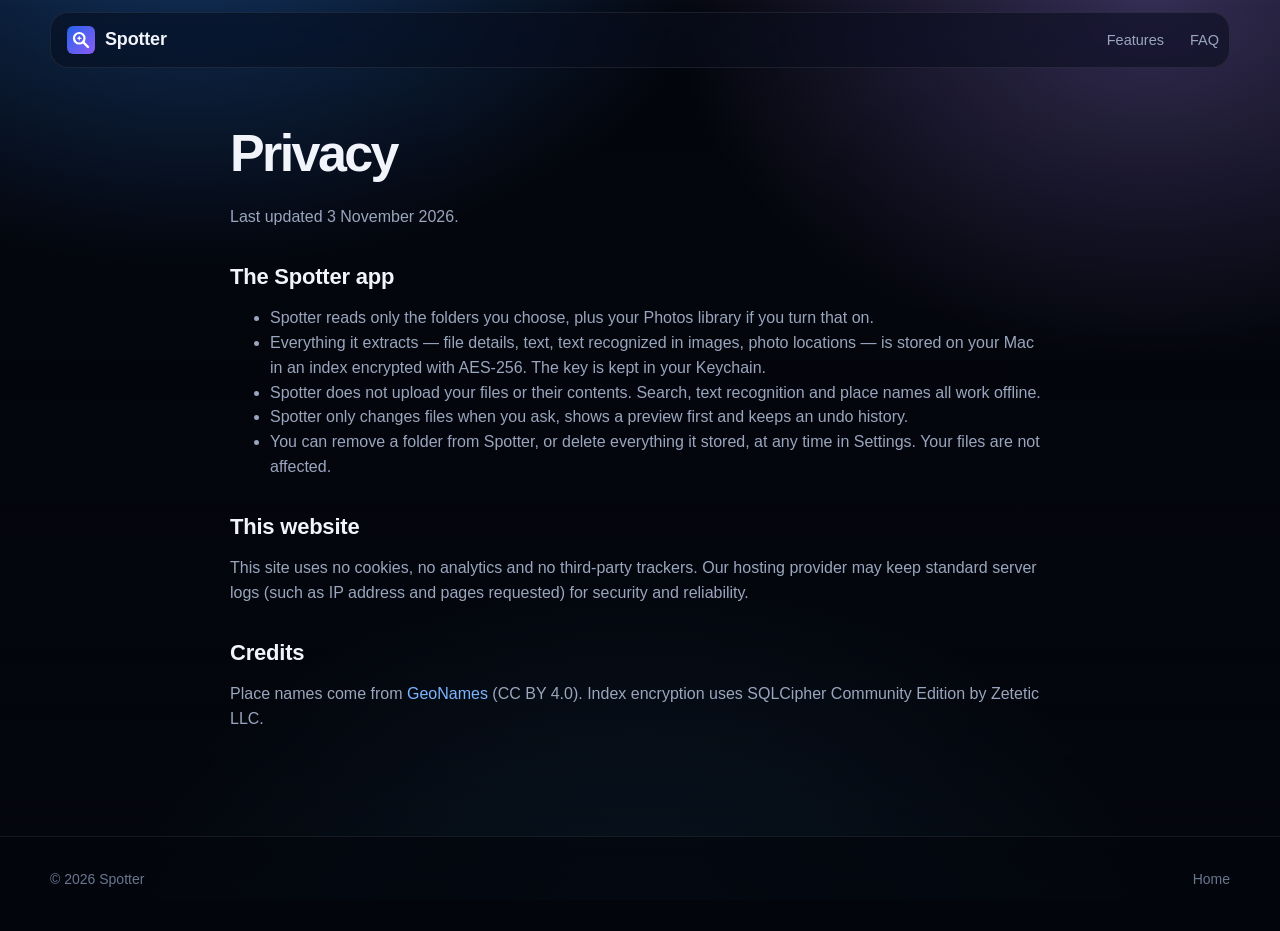
==== privacy.html @ 15b6519f "Website: motion background, Match Score, Spotter Clean, file manager Dark redesign with a WebGL flow" ====
<!doctype html>
<html lang="en">
<head>
<meta charset="utf-8">
<meta name="viewport" content="width=device-width, initial-scale=1">
<title>Privacy — Spotter</title>
<meta name="description" content="How Spotter handles your data: everything stays on your Mac.">
<link rel="icon" href="favicon.svg" type="image/svg+xml">
<link rel="stylesheet" href="styles.css">
</head>
<body>
<div class="bg-fallback" aria-hidden="true"></div>
<header class="nav">
  <div class="wrap nav-inner">
    <a class="brand" href="/"><img src="favicon.svg" alt="" width="28" height="28"> Spotter</a>
    <nav><a href="/#features">Features</a><a href="/#faq">FAQ</a></nav>
  </div>
</header>
<main class="policy">
  <div class="wrap narrow">
    <h1>Privacy</h1>
    <p>Last updated 3 November 2026.</p>

    <h2>The Spotter app</h2>
    <ul>
      <li>Spotter reads only the folders you choose, plus your Photos library if you turn that on.</li>
      <li>Everything it extracts — file details, text, text recognized in images, photo locations — is stored on your Mac in an index encrypted with AES‑256. The key is kept in your Keychain.</li>
      <li>Spotter does not upload your files or their contents. Search, text recognition and place names all work offline.</li>
      <li>Spotter only changes files when you ask, shows a preview first and keeps an undo history.</li>
      <li>You can remove a folder from Spotter, or delete everything it stored, at any time in Settings. Your files are not affected.</li>
    </ul>

    <h2>This website</h2>
    <p>This site uses no cookies, no analytics and no third‑party trackers. Our hosting provider may keep standard server logs (such as IP address and pages requested) for security and reliability.</p>

    <h2>Credits</h2>
    <p>Place names come from <a href="https://www.geonames.org">GeoNames</a> (CC BY 4.0). Index encryption uses SQLCipher Community Edition by Zetetic LLC.</p>
  </div>
</main>
<footer class="footer">
  <div class="wrap footer-inner"><span>© 2026 Spotter</span><a href="/">Home</a></div>
</footer>
</body>
</html>
---- styles.css ----
:root {
  --bg: #04060d;
  --ink: #f1f4fa;
  --ink-soft: #9aa6bd;
  --ink-dim: #6b778f;
  --line: rgba(255, 255, 255, 0.08);
  --line-2: rgba(255, 255, 255, 0.14);
  --blue: #2f8cff;
  --violet: #a78bfa;
  --cyan: #38bdf8;
  --green: #34d399;
  --card: rgba(13, 18, 32, 0.66);
  --card-2: rgba(20, 27, 46, 0.78);
  --chip: rgba(47, 140, 255, 0.14);
  --shadow: 0 30px 80px -30px rgba(0, 0, 0, 0.8);
  color-scheme: dark;
}

* { box-sizing: border-box; }
html { scroll-behavior: smooth; background: var(--bg); }
body {
  margin: 0;
  font-family: -apple-system, BlinkMacSystemFont, "SF Pro Text", "Inter", "Helvetica Neue", Arial, sans-serif;
  color: var(--ink);
  background: transparent;
  line-height: 1.55;
  -webkit-font-smoothing: antialiased;
  overflow-x: hidden;
}
a { color: inherit; text-decoration: none; }
button { font: inherit; color: inherit; }
svg { width: 18px; height: 18px; fill: none; stroke: currentColor; stroke-width: 1.7; stroke-linecap: round; stroke-linejoin: round; flex: none; }
.wrap { width: min(1180px, calc(100% - 32px)); margin: 0 auto; position: relative; }
.narrow { width: min(820px, calc(100% - 32px)); }
.center { text-align: center; }
.center .section-lede { margin-left: auto; margin-right: auto; }
mark { background: none; color: #fff; font-weight: 700; }

/* Background */
#bg { position: fixed; inset: 0; width: 100vw; height: 100vh; z-index: -2; display: block; }
.bg-fallback { position: fixed; inset: 0; z-index: -3; background:
  radial-gradient(900px 600px at 15% -10%, rgba(47, 140, 255, 0.35), transparent 60%),
  radial-gradient(800px 600px at 90% 0%, rgba(167, 139, 250, 0.3), transparent 60%),
  radial-gradient(900px 700px at 50% 110%, rgba(56, 189, 248, 0.18), transparent 60%), var(--bg); }
.has-gl .bg-fallback { display: none; }
main::before { content: ""; position: fixed; inset: 0; z-index: -1; pointer-events: none;
  background: linear-gradient(180deg, transparent 0, rgba(4, 6, 13, 0.25) 60vh, rgba(4, 6, 13, 0.55) 100vh); }

/* Glass */
.glass { background: var(--card); border: 1px solid var(--line); border-radius: 24px; box-shadow: var(--shadow), inset 0 1px 0 rgba(255, 255, 255, 0.05); }

/* Nav */
.nav { position: sticky; top: 0; z-index: 30; padding: 12px 0; }
.nav-inner { display: flex; align-items: center; gap: 20px; height: 56px; padding: 0 10px 0 16px; border-radius: 18px; background: rgba(10, 14, 26, 0.6); border: 1px solid var(--line); backdrop-filter: blur(22px) saturate(160%); -webkit-backdrop-filter: blur(22px) saturate(160%); }
.brand { display: flex; align-items: center; gap: 10px; font-weight: 700; font-size: 18px; letter-spacing: -0.01em; }
.nav nav { display: flex; gap: 26px; font-size: 14.5px; color: var(--ink-soft); margin-left: auto; }
.nav nav a:hover { color: var(--ink); }
.nav-cta { font-size: 14px; font-weight: 600; background: #fff; color: #05070e; padding: 9px 16px; border-radius: 12px; }

/* Hero */
.hero { padding: 72px 0 30px; }
.hero-inner { text-align: center; }
.eyebrow { display: inline-flex; align-items: center; gap: 10px; font-size: 13px; font-weight: 600; color: #c7d7ff; background: rgba(255, 255, 255, 0.06); border: 1px solid var(--line-2); padding: 7px 14px; border-radius: 999px; margin: 0 0 28px; }
.pulse { width: 8px; height: 8px; border-radius: 50%; background: var(--green); box-shadow: 0 0 0 0 rgba(52, 211, 153, 0.6); animation: pulse 2s infinite; }
@keyframes pulse { 70% { box-shadow: 0 0 0 10px rgba(52, 211, 153, 0); } 100% { box-shadow: 0 0 0 0 rgba(52, 211, 153, 0); } }
h1 { font-size: clamp(46px, 8.2vw, 108px); line-height: 0.98; letter-spacing: -0.05em; margin: 0 0 26px; font-weight: 800; }
.grad { background: linear-gradient(100deg, #5aa9ff 0%, #8b8cff 30%, #c084fc 55%, #67e8f9 80%, #5aa9ff 100%); background-size: 220% auto; -webkit-background-clip: text; background-clip: text; color: transparent; animation: shine 9s linear infinite; }
.grad-green { background: linear-gradient(100deg, #6ee7b7, #34d399 40%, #67e8f9); -webkit-background-clip: text; background-clip: text; color: transparent; }
@keyframes shine { to { background-position: 220% center; } }
.lede { font-size: clamp(17px, 2vw, 21px); color: var(--ink-soft); max-width: 720px; margin: 0 auto 34px; }
.cta-row { display: flex; gap: 12px; justify-content: center; flex-wrap: wrap; }
.btn { display: inline-flex; align-items: center; justify-content: center; gap: 8px; height: 52px; padding: 0 26px; border-radius: 14px; font-weight: 600; font-size: 16px; transition: transform .2s, box-shadow .2s, border-color .2s; }
.btn-primary { background: #fff; color: #05070e; cursor: default; box-shadow: 0 0 0 1px rgba(255, 255, 255, 0.2), 0 12px 40px -10px rgba(120, 160, 255, 0.6); }
.btn-glass { background: rgba(255, 255, 255, 0.06); border: 1px solid var(--line-2); }
.btn-glass:hover { border-color: rgba(255, 255, 255, 0.35); transform: translateY(-1px); }
.btn-green { background: linear-gradient(135deg, #34d399, #10b981); color: #03110b; cursor: default; box-shadow: 0 12px 40px -12px rgba(52, 211, 153, 0.7); }
.btn.wide { width: 100%; margin-top: 26px; }
.fine { font-size: 13px; color: var(--ink-dim); margin: 18px 0 60px; }

/* Desktop mock */
.desk { max-width: 1120px; margin: 0 auto; border-radius: 22px; padding: 0 28px 34px; border: 1px solid var(--line-2); background: linear-gradient(180deg, rgba(255, 255, 255, 0.06), rgba(255, 255, 255, 0.015)); box-shadow: 0 60px 140px -50px rgba(47, 140, 255, 0.45), 0 30px 80px -40px rgba(0, 0, 0, 0.9); transition: transform .4s cubic-bezier(.2, .8, .2, 1); transform-style: preserve-3d; }
.menubar { display: flex; align-items: center; gap: 18px; height: 30px; font-size: 12.5px; color: rgba(255, 255, 255, 0.85); margin: 0 -28px 26px; padding: 0 18px; border-bottom: 1px solid var(--line); border-radius: 22px 22px 0 0; background: rgba(255, 255, 255, 0.05); }
.menubar i { flex: 1; }
.app { border-radius: 16px; overflow: hidden; background: rgba(14, 19, 34, 0.72); border: 1px solid var(--line-2); backdrop-filter: blur(28px) saturate(170%); -webkit-backdrop-filter: blur(28px) saturate(170%); text-align: left; box-shadow: 0 40px 90px -30px rgba(0, 0, 0, 0.9); }
.app-bar { display: flex; align-items: center; gap: 14px; height: 46px; padding: 0 16px; border-bottom: 1px solid var(--line); background: rgba(255, 255, 255, 0.03); }
.lights { display: flex; gap: 8px; }
.lights i { width: 12px; height: 12px; border-radius: 50%; background: #ff5f57; }
.lights i:nth-child(2) { background: #febc2e; }
.lights i:nth-child(3) { background: #28c840; }
.app-title { display: flex; align-items: center; gap: 8px; font-weight: 600; font-size: 13.5px; margin-left: 6px; }
.app-status { margin-left: auto; display: flex; align-items: center; gap: 7px; font-size: 12px; font-weight: 600; color: var(--ink-soft); background: rgba(255, 255, 255, 0.05); border: 1px solid var(--line); padding: 4px 10px; border-radius: 999px; }
.dot { width: 7px; height: 7px; border-radius: 50%; background: var(--green); box-shadow: 0 0 10px var(--green); }
.app-body { display: grid; grid-template-columns: 200px 1fr; min-height: 500px; }
.side { padding: 12px 10px; border-right: 1px solid var(--line); background: rgba(255, 255, 255, 0.02); font-size: 13px; }
.side p { margin: 14px 10px 6px; font-size: 10.5px; font-weight: 700; letter-spacing: 0.07em; text-transform: uppercase; color: var(--ink-dim); }
.side p:first-child { margin-top: 2px; }
.side a { display: flex; align-items: center; gap: 10px; padding: 6px 10px; border-radius: 8px; color: var(--ink-soft); }
.side a svg { width: 16px; height: 16px; color: var(--blue); }
.side a.on { background: rgba(47, 140, 255, 0.9); color: #fff; }
.side a.on svg { color: #fff; }
.pane { padding: 22px 24px 24px; }
.askbar { position: relative; display: flex; align-items: center; gap: 12px; height: 56px; padding: 0 16px; border-radius: 15px; background: rgba(255, 255, 255, 0.05); border: 1px solid rgba(120, 170, 255, 0.35); box-shadow: 0 0 0 4px rgba(47, 140, 255, 0.12), 0 0 40px -8px rgba(47, 140, 255, 0.5); font-size: 17px; }
.ab-ico { width: 22px; height: 22px; color: #8fb8ff; }
.typed { white-space: nowrap; overflow: hidden; text-overflow: ellipsis; }
.caret { width: 2px; height: 22px; background: #8fb8ff; animation: blink 1s steps(1) infinite; flex: none; }
@keyframes blink { 50% { opacity: 0; } }
.ab-keys { margin-left: auto; display: flex; gap: 3px; }
.try { display: flex; flex-wrap: wrap; gap: 7px; margin: 14px 0 18px; }
.try button { border: 1px solid var(--line); background: rgba(255, 255, 255, 0.04); border-radius: 9px; padding: 5px 11px; font-size: 12.5px; color: var(--ink-soft); cursor: pointer; transition: all .15s; }
.try button:hover { color: var(--ink); border-color: var(--line-2); }
.try button.on { background: rgba(47, 140, 255, 0.9); border-color: transparent; color: #fff; }
.answer { opacity: 0; transform: translateY(8px); transition: opacity .35s, transform .35s; min-height: 270px; }
.answer.in { opacity: 1; transform: none; }
.chips { display: flex; flex-wrap: wrap; gap: 7px; margin-bottom: 12px; }
.chips span { font-size: 12px; color: var(--ink-soft); background: var(--chip); padding: 4px 10px; border-radius: 999px; }
.chips span.m { background: rgba(167, 139, 250, 0.16); }
.chips b { color: var(--ink); }
.files { list-style: none; margin: 0; padding: 0; border-radius: 13px; overflow: hidden; border: 1px solid var(--line); background: rgba(255, 255, 255, 0.025); }
.files li { display: grid; grid-template-columns: 38px 1fr 46px; gap: 12px; align-items: center; padding: 11px 14px; border-top: 1px solid var(--line); animation: rise .4s ease both; }
.files li:nth-child(2) { animation-delay: .07s; }
.files li:nth-child(3) { animation-delay: .14s; }
@keyframes rise { from { opacity: 0; transform: translateY(6px); } }
.files li:first-child { border-top: 0; }
.f-main b { display: block; font-size: 13.5px; overflow-wrap: anywhere; }
.f-main small { display: block; font-size: 12px; color: var(--ink-dim); }
.f-main .snip { color: var(--ink-soft); }
.f-main .tags { margin-top: 5px; }
.ico { width: 38px; height: 46px; border-radius: 7px; display: grid; place-items: center; font-size: 9.5px; font-weight: 700; color: #fff; font-style: normal; box-shadow: inset 0 -12px 20px rgba(0, 0, 0, 0.15); }
.ico.pdf { background: linear-gradient(160deg, #ff7a7a, #e5484d); }
.ico.img { background: linear-gradient(160deg, #2dd4bf, #0d9488); }
.ico.vid { background: linear-gradient(160deg, #a78bfa, #7c3aed); }
.tags { display: flex; gap: 5px; flex-wrap: wrap; }
.tags em, .sc-why span { font-style: normal; font-size: 11px; font-weight: 600; padding: 2px 8px; border-radius: 999px; white-space: nowrap; }
.t-name { color: #93c5fd; background: rgba(59, 130, 246, 0.16); }
.t-text { color: #6ee7b7; background: rgba(16, 185, 129, 0.15); }
.t-ocr { color: #fcd34d; background: rgba(245, 158, 11, 0.15); }
.t-mean { color: #d8b4fe; background: rgba(168, 85, 247, 0.18); }
.t-meta { color: #5eead4; background: rgba(20, 184, 166, 0.16); }
.t-src { color: #a5b4fc; background: rgba(99, 102, 241, 0.18); }

/* Score ring */
.score { position: relative; width: 44px; height: 44px; display: grid; place-items: center; }
.score svg { position: absolute; inset: 0; width: 100%; height: 100%; transform: rotate(-90deg); stroke-width: 3; }
.score circle { stroke: rgba(255, 255, 255, 0.1); }
.score .fill { stroke: hsl(calc(var(--v) * 1.4) 80% 60%); stroke-dasharray: var(--v) 100; animation: fillring 1.1s cubic-bezier(.2, .8, .2, 1) both; }
@keyframes fillring { from { stroke-dasharray: 0 100; } }
.score b { font-size: 12.5px; font-weight: 700; }
.score.big { width: 76px; height: 76px; }
.score.big svg { stroke-width: 2.6; }
.score.big b { font-size: 22px; letter-spacing: -0.02em; }
.score-card:not(.in) .score .fill { animation: none; stroke-dasharray: 0 100; }

.ai-answer { padding: 18px 20px; border-radius: 15px; background: rgba(255, 255, 255, 0.04); border: 1px solid rgba(167, 139, 250, 0.35); box-shadow: 0 0 40px -15px rgba(167, 139, 250, 0.6); }
.ai-answer p { margin: 10px 0 0; font-size: 15px; }
.ai-badge { display: inline-flex; align-items: center; gap: 6px; font-size: 12px; font-weight: 700; color: #d8b4fe; background: rgba(168, 85, 247, 0.16); padding: 3px 10px; border-radius: 999px; }
.ai-badge svg { width: 14px; height: 14px; }
.cite { display: inline-block; margin: 10px 6px 0 0; font-size: 12px; font-weight: 600; color: #93c5fd; background: var(--chip); padding: 3px 9px; border-radius: 999px; }
.ai-more { color: var(--ink-soft); font-size: 13.5px !important; }
.ai-more a { color: #93c5fd; font-weight: 600; }
.ai-list { list-style: none; padding: 0; margin: 12px 0 0; display: grid; gap: 6px; }
.ai-list li { display: flex; justify-content: space-between; padding: 8px 12px; border-radius: 10px; background: rgba(255, 255, 255, 0.04); font-size: 13.5px; }
.ai-list b { color: var(--green); }
kbd { font-family: inherit; font-size: 11.5px; font-weight: 600; min-width: 22px; text-align: center; border: 1px solid var(--line-2); border-bottom-width: 2px; border-radius: 6px; padding: 1px 6px; background: rgba(255, 255, 255, 0.05); color: var(--ink-soft); display: inline-block; }

/* Marquee */
.marquee { overflow: hidden; padding: 46px 0 10px; -webkit-mask: linear-gradient(90deg, transparent, #000 12%, #000 88%, transparent); mask: linear-gradient(90deg, transparent, #000 12%, #000 88%, transparent); }
.track { display: flex; gap: 14px; width: max-content; animation: scroll 60s linear infinite; }
.track span { white-space: nowrap; font-size: 15px; color: var(--ink-soft); padding: 10px 18px; border-radius: 999px; border: 1px solid var(--line); background: rgba(255, 255, 255, 0.035); }
@keyframes scroll { to { transform: translateX(-50%); } }

/* Sections */
.section { padding: 120px 0; position: relative; }
h2 { font-size: clamp(36px, 5.4vw, 66px); letter-spacing: -0.045em; line-height: 1.02; margin: 0 0 18px; font-weight: 800; }
.section-lede { font-size: 19px; color: var(--ink-soft); max-width: 660px; margin: 0 0 48px; }
.kicker { font-size: 12.5px; font-weight: 700; text-transform: uppercase; letter-spacing: .12em; margin: 0 0 16px; }
.k-blue { color: #7cb5ff; } .k-violet { color: #c4b5fd; } .k-green { color: #6ee7b7; } .k-orange { color: #fdba74; } .k-pink { color: #f9a8d4; } .k-cyan { color: #67e8f9; }
.note { font-size: 13px; color: var(--ink-dim); margin: 20px 0 0; }
.cap { color: var(--ink-dim); font-size: 13px; margin: 6px 0 0; }
.ticks { list-style: none; padding: 0; margin: 0; display: grid; gap: 12px; text-align: left; }
.ticks li { padding-left: 30px; position: relative; color: var(--ink-soft); }
.ticks li::before { content: ""; position: absolute; left: 0; top: 3px; width: 18px; height: 18px; border-radius: 50%; background: rgba(47, 140, 255, 0.18) url("data:image/svg+xml,%3Csvg xmlns='http://www.w3.org/2000/svg' viewBox='0 0 24 24' fill='none' stroke='%237cb5ff' stroke-width='3' stroke-linecap='round' stroke-linejoin='round'%3E%3Cpath d='M6 12.5l4 4L18 8'/%3E%3C/svg%3E") center / 12px no-repeat; }

/* Reveal */
.reveal { opacity: 0; transform: translateY(28px); transition: opacity .9s cubic-bezier(.2, .8, .2, 1), transform .9s cubic-bezier(.2, .8, .2, 1); }
.reveal.in { opacity: 1; transform: none; }

/* Pillars */
.pillars { display: grid; grid-template-columns: repeat(4, 1fr); gap: 16px; }
.pillar { position: relative; overflow: hidden; display: grid; gap: 6px; padding: 26px; border-radius: 22px; border: 1px solid var(--line); background: var(--card); transition: transform .3s, border-color .3s; }
.pillar::after { content: ""; position: absolute; inset: auto -30% -60% -30%; height: 120%; background: radial-gradient(closest-side, var(--c), transparent); opacity: .22; transition: opacity .3s; }
.pillar:hover { transform: translateY(-4px); border-color: var(--line-2); }
.pillar:hover::after { opacity: .4; }
.pillar svg { width: 30px; height: 30px; color: var(--c); stroke-width: 1.6; margin-bottom: 10px; }
.pillar b { font-size: 22px; letter-spacing: -0.02em; }
.pillar span { color: var(--ink-soft); font-size: 15px; position: relative; z-index: 1; }
.p-find { --c: #2f8cff; } .p-ask { --c: #a78bfa; } .p-clean { --c: #34d399; } .p-manage { --c: #38bdf8; }

/* Split rows */
.split { display: grid; grid-template-columns: 1fr 1fr; gap: 64px; align-items: center; }
.row { display: grid; grid-template-columns: 1fr 1fr; gap: 64px; align-items: center; margin-bottom: 120px; }
.row:last-child { margin-bottom: 0; }
.row.flip .row-copy { order: 2; }
.row h2 { font-size: clamp(32px, 4.2vw, 52px); }
.row .section-lede { margin-bottom: 0; }

/* Score card */
.score-card { padding: 24px; display: grid; gap: 16px; }
.sc-q, .mini-search { display: flex; align-items: center; gap: 10px; padding: 11px 14px; border-radius: 12px; background: rgba(255, 255, 255, 0.05); border: 1px solid var(--line); font-size: 15.5px; }
.sc-q svg, .mini-search svg { color: #8fb8ff; }
.sc-top { display: grid; grid-template-columns: 38px 1fr auto; gap: 14px; align-items: center; }
.sc-top b { display: block; font-size: 15.5px; overflow-wrap: anywhere; }
.sc-top small { color: var(--ink-dim); font-size: 13px; }
.sc-snip { margin: 0; color: var(--ink-soft); font-size: 14px; padding: 12px 14px; border-radius: 12px; background: rgba(255, 255, 255, 0.03); border-left: 2px solid var(--green); }
.bars { display: grid; gap: 11px; }
.bars div { display: grid; grid-template-columns: 170px 1fr 130px; gap: 12px; align-items: center; font-size: 13.5px; }
.bars span { color: var(--ink-soft); }
.bars b { font-weight: 600; text-align: right; font-size: 13px; }
.bars i { height: 6px; border-radius: 6px; background: rgba(255, 255, 255, 0.08); position: relative; overflow: hidden; }
.bars i::after { content: ""; position: absolute; inset: 0; width: 0; border-radius: inherit; background: linear-gradient(90deg, #2f8cff, #67e8f9); transition: width 1.4s cubic-bezier(.2, .8, .2, 1) .3s; }
.bars i.v::after { background: linear-gradient(90deg, #8b5cf6, #d8b4fe); }
.bars i.t::after { background: linear-gradient(90deg, #14b8a6, #6ee7b7); }
.score-card.in .bars i::after { width: var(--w); }
.sc-why { display: flex; gap: 6px; flex-wrap: wrap; }

/* Intelligence grid */
.intel { display: grid; grid-template-columns: repeat(3, 1fr); gap: 16px; }
.intel article, .clean-grid article, .every article { position: relative; background: var(--card); border: 1px solid var(--line); border-radius: 20px; padding: 26px; transition: border-color .3s, transform .3s; overflow: hidden; }
.intel article:hover, .clean-grid article:hover, .every article:hover { border-color: rgba(124, 181, 255, 0.4); transform: translateY(-3px); }
.intel svg, .every svg { width: 28px; height: 28px; color: #8fb8ff; stroke-width: 1.5; }
.intel h3, .clean-grid h3, .every h3 { margin: 14px 0 8px; font-size: 18px; letter-spacing: -0.01em; }
.intel p, .clean-grid p, .every p { margin: 0; color: var(--ink-soft); font-size: 15px; }

/* Mocks */
.mock { padding: 22px; display: grid; gap: 12px; }
.chat { background: var(--card); }
.bubble { max-width: 92%; padding: 11px 15px; border-radius: 16px; font-size: 14.5px; }
.bubble.me { justify-self: end; background: linear-gradient(135deg, #2f8cff, #5b6cff); color: #fff; border-bottom-right-radius: 5px; }
.bubble.ai { background: rgba(255, 255, 255, 0.05); border: 1px solid var(--line); border-bottom-left-radius: 5px; width: 92%; }
.mini-table { width: 100%; border-collapse: collapse; margin-top: 10px; font-size: 13.5px; }
.mini-table th { text-align: left; color: var(--ink-dim); font-weight: 600; font-size: 12px; padding: 6px 4px; border-bottom: 1px solid var(--line); }
.mini-table td { padding: 7px 4px; border-bottom: 1px solid var(--line); }
.mini-table td:last-child, .mini-table th:last-child { text-align: right; }
.mini-table .muted td { color: var(--ink-soft); border-bottom: 0; }
.mini-table b { color: var(--green); }
.plan { border: 1px solid var(--line); border-radius: 14px; overflow: hidden; font-size: 13.5px; }
.plan p { margin: 0; padding: 10px 12px; background: rgba(255, 255, 255, 0.04); }
.plan div { display: flex; justify-content: space-between; gap: 10px; padding: 9px 12px; border-top: 1px solid var(--line); }
.plan div span:last-child { color: var(--green); font-weight: 600; text-align: right; }
.plan .muted { color: var(--ink-soft); }
.btns { display: flex; gap: 8px; justify-content: flex-end; }
.mini { border: 0; background: linear-gradient(135deg, #2f8cff, #5b6cff); color: #fff; font-size: 13px; font-weight: 600; padding: 8px 14px; border-radius: 10px; }
.mini.ghost { background: rgba(255, 255, 255, 0.06); border: 1px solid var(--line-2); }
.versions { display: grid; gap: 8px; font-size: 14px; }
.versions div { display: grid; grid-template-columns: 64px 1fr auto; gap: 10px; align-items: center; padding: 11px 13px; border: 1px solid var(--line); border-radius: 12px; background: rgba(255, 255, 255, 0.03); }
.versions .hit { border-color: rgba(244, 114, 182, 0.6); background: rgba(244, 114, 182, 0.08); box-shadow: 0 0 30px -12px rgba(244, 114, 182, 0.7); }
.versions em { font-style: normal; font-size: 11.5px; font-weight: 700; color: #f9a8d4; background: rgba(244, 114, 182, 0.15); padding: 2px 8px; border-radius: 999px; }

/* Clean */
.clean::before { content: ""; position: absolute; inset: 0; z-index: -1; background: radial-gradient(800px 500px at 50% 30%, rgba(16, 185, 129, 0.16), transparent 70%); }
.clean-hero { display: grid; grid-template-columns: 1fr 1fr; gap: 56px; align-items: center; padding: 40px; border-radius: 28px; background: var(--card); border: 1px solid rgba(52, 211, 153, 0.22); box-shadow: 0 50px 120px -50px rgba(16, 185, 129, 0.45); margin-bottom: 18px; }
.orb-wrap { position: relative; width: min(380px, 100%); aspect-ratio: 1; margin: 0 auto; display: grid; place-items: center; }
.orb { position: absolute; inset: 16%; border-radius: 50%; background: radial-gradient(circle at 35% 30%, #a7f3d0, #10b981 45%, #064e3b 80%); box-shadow: 0 0 80px rgba(52, 211, 153, 0.55), inset -20px -30px 60px rgba(0, 0, 0, 0.35); }
.orb i { position: absolute; inset: -14%; border-radius: 50%; border: 1px solid rgba(110, 231, 183, 0.35); animation: ripple 3.6s ease-out infinite; }
.orb i:nth-child(2) { animation-delay: 1.2s; }
.orb i:nth-child(3) { animation-delay: 2.4s; }
@keyframes ripple { from { transform: scale(.85); opacity: .9; } to { transform: scale(1.35); opacity: 0; } }
.donut { position: absolute; inset: 0; width: 100%; height: 100%; transform: rotate(-90deg); stroke-width: 9; }
.donut .track { stroke: rgba(255, 255, 255, 0.06); }
.donut .seg { stroke-dasharray: 0 100; stroke-dashoffset: calc(var(--off) * -1); transition: stroke-dasharray 1.4s cubic-bezier(.2, .8, .2, 1); stroke-linecap: butt; }
.clean-hero.in .seg { stroke-dasharray: calc(var(--len) - 1) 100; }
.clean-hero.in .s2 { transition-delay: .15s; } .clean-hero.in .s3 { transition-delay: .3s; } .clean-hero.in .s4 { transition-delay: .45s; } .clean-hero.in .s5 { transition-delay: .6s; }
.s1, .c1 { stroke: #34d399; background: #34d399; } .s2, .c2 { stroke: #38bdf8; background: #38bdf8; } .s3, .c3 { stroke: #a78bfa; background: #a78bfa; } .s4, .c4 { stroke: #fbbf24; background: #fbbf24; } .s5, .c5 { stroke: #f472b6; background: #f472b6; }
.orb-text { position: relative; text-align: center; color: #022c22; }
.orb-text b { display: block; font-size: clamp(34px, 5vw, 50px); letter-spacing: -0.04em; line-height: 1; color: #fff; text-shadow: 0 2px 20px rgba(0, 0, 0, 0.35); }
.orb-text > span { color: rgba(255, 255, 255, 0.85); font-weight: 600; font-size: 14px; }
.clean-list { display: grid; gap: 10px; }
.clean-list div { display: grid; grid-template-columns: 12px 1fr auto; gap: 12px; align-items: center; padding: 13px 16px; border-radius: 14px; background: rgba(255, 255, 255, 0.04); border: 1px solid var(--line); }
.clean-list i { width: 10px; height: 10px; border-radius: 3px; }
.clean-list b { font-variant-numeric: tabular-nums; }
.clean-list .btn { justify-self: start; margin-top: 8px; }
.clean-grid { display: grid; grid-template-columns: repeat(3, 1fr); gap: 16px; }
.clean-grid svg { width: 28px; height: 28px; color: var(--green); stroke-width: 1.5; }
.honest { display: grid; grid-template-columns: repeat(3, 1fr); gap: 16px; margin-top: 18px; }
.honest div { padding: 20px 22px; border-radius: 18px; border: 1px dashed rgba(52, 211, 153, 0.35); display: grid; gap: 4px; }
.honest b { color: #a7f3d0; }
.honest span { color: var(--ink-soft); font-size: 14.5px; }

/* File manager mock */
.fm { overflow: hidden; margin-bottom: 18px; }
.fm-bar { display: flex; align-items: center; gap: 18px; height: 48px; padding: 0 16px; border-bottom: 1px solid var(--line); background: rgba(255, 255, 255, 0.03); }
.tabs { display: flex; gap: 4px; flex: 1; overflow: hidden; }
.tabs span { font-size: 12.5px; padding: 5px 14px; border-radius: 8px; color: var(--ink-soft); white-space: nowrap; }
.tabs span.on { background: rgba(255, 255, 255, 0.08); color: var(--ink); }
.tabs .plus { color: var(--ink-dim); }
.views { display: flex; gap: 4px; }
.views svg { width: 28px; height: 24px; padding: 4px 6px; border-radius: 6px; color: var(--ink-soft); }
.views svg.on { background: rgba(255, 255, 255, 0.1); color: var(--ink); }
.fm-panes { display: grid; grid-template-columns: 1fr 1fr; }
.fm-pane { padding: 14px 16px 18px; }
.fm-pane + .fm-pane { border-left: 1px solid var(--line); }
.crumb { margin: 0 0 10px; font-size: 12px; color: var(--ink-dim); }
.crumb b { color: var(--ink); }
.fm-pane ul { list-style: none; margin: 0; padding: 0; display: grid; gap: 2px; }
.fm-pane li { display: grid; grid-template-columns: 20px 1fr auto; gap: 10px; align-items: center; padding: 7px 10px; border-radius: 8px; font-size: 13.5px; }
.fm-pane li svg { width: 17px; height: 17px; color: var(--cyan); }
.fm-pane li em { font-style: normal; color: var(--ink-dim); font-size: 12.5px; font-variant-numeric: tabular-nums; }
.fm-pane li.sel { background: rgba(47, 140, 255, 0.28); }
.fm-pane li.sel em { color: var(--ink-soft); }
.fm-pane li.drop { border: 1px dashed rgba(56, 189, 248, 0.6); color: #7dd3fc; margin-top: 6px; animation: glowdash 2.4s ease-in-out infinite; }
@keyframes glowdash { 50% { background: rgba(56, 189, 248, 0.08); } }
.rename { border-top: 1px solid var(--line); padding: 16px 18px; display: grid; gap: 8px; background: rgba(255, 255, 255, 0.02); }
.rn-head { display: flex; align-items: center; gap: 10px; font-size: 14px; }
.rn-head svg { color: var(--violet); }
.rn-head span { margin-left: auto; color: var(--ink-dim); font-size: 12.5px; }
.rn-row { display: grid; grid-template-columns: 1fr 24px 1.4fr; gap: 10px; font-size: 13.5px; padding: 6px 10px; border-radius: 8px; background: rgba(255, 255, 255, 0.03); }
.rn-row s { color: var(--ink-dim); }
.rn-row span { color: var(--ink-dim); text-align: center; }
.rn-row b { color: #c4b5fd; font-weight: 600; }
.icons { display: grid; grid-template-columns: repeat(4, 1fr); gap: 14px; }
.icons div { background: var(--card); border: 1px solid var(--line); border-radius: 18px; padding: 20px; display: grid; gap: 4px; align-content: start; transition: border-color .3s; }
.icons div:hover { border-color: rgba(56, 189, 248, 0.4); }
.icons svg { width: 26px; height: 26px; color: var(--cyan); stroke-width: 1.5; margin-bottom: 8px; }
.icons b { font-size: 15.5px; }
.icons span { color: var(--ink-soft); font-size: 14px; }

/* Everywhere */
.every { display: grid; grid-template-columns: repeat(3, 1fr); gap: 16px; margin-top: 16px; }

/* Compare */
.table-wrap { overflow-x: auto; padding: 0; }
.compare { width: 100%; border-collapse: collapse; font-size: 14.5px; min-width: 760px; }
.compare th, .compare td { padding: 15px 18px; border-bottom: 1px solid var(--line); text-align: center; }
.compare td:first-child, .compare th:first-child { text-align: left; }
.compare tr:last-child td { border-bottom: 0; }
.compare th { font-size: 12px; text-transform: uppercase; letter-spacing: .06em; color: var(--ink-dim); font-weight: 700; }
.compare th.us { color: #fff; }
.compare td:nth-child(2), .compare th:nth-child(2) { background: rgba(47, 140, 255, 0.1); }
.compare td.y::before, .compare td.n::before { content: ""; display: inline-block; width: 20px; height: 20px; vertical-align: middle; background: center / contain no-repeat; }
.compare td.y::before { background-image: url("data:image/svg+xml,%3Csvg xmlns='http://www.w3.org/2000/svg' viewBox='0 0 24 24' fill='none' stroke='%2334d399' stroke-width='2.6' stroke-linecap='round' stroke-linejoin='round'%3E%3Cpath d='M5 12.5l4.5 4.5L19 7.5'/%3E%3C/svg%3E"); }
.compare td.n::before { background-image: url("data:image/svg+xml,%3Csvg xmlns='http://www.w3.org/2000/svg' viewBox='0 0 24 24' fill='none' stroke='%23586378' stroke-width='2.2' stroke-linecap='round'%3E%3Cpath d='M7 12h10'/%3E%3C/svg%3E"); }
.compare td.p { color: var(--ink-dim); font-size: 13px; }

/* Privacy */
.facts { display: grid; grid-template-columns: repeat(3, 1fr); gap: 12px; margin-top: 36px; }
.facts div { padding: 16px; border-radius: 16px; border: 1px solid var(--line); background: var(--card); }
.facts b { display: block; font-size: 24px; letter-spacing: -0.03em; }
.facts span { color: var(--ink-soft); font-size: 13.5px; }
.tiers { display: grid; gap: 10px; }
.tier { display: flex; gap: 14px; align-items: flex-start; background: var(--card); border: 1px solid var(--line); border-radius: 16px; padding: 15px 18px; }
.tier svg { width: 24px; height: 24px; color: #8fb8ff; margin-top: 2px; }
.tier b { display: block; }
.tier span { color: var(--ink-soft); font-size: 14.5px; }
.tier.on { border-color: rgba(124, 181, 255, 0.55); background: rgba(47, 140, 255, 0.14); box-shadow: 0 0 50px -15px rgba(47, 140, 255, 0.6); }

/* Price */
.price-card { max-width: 440px; margin: 0 auto; padding: 38px; text-align: center; border-color: var(--line-2); box-shadow: 0 50px 120px -40px rgba(47, 140, 255, 0.5); }
.price-card h3 { font-size: 30px; margin: 14px 0 2px; letter-spacing: -0.02em; }
.pc-sub { margin: 0 0 24px; color: #7cb5ff; font-weight: 600; }

/* FAQ */
.faq { padding: 6px 28px; margin-top: 36px; }
details { border-bottom: 1px solid var(--line); padding: 20px 0; }
details:last-child { border-bottom: 0; }
summary { cursor: pointer; font-weight: 600; font-size: 17px; list-style: none; display: flex; justify-content: space-between; gap: 16px; }
summary::-webkit-details-marker { display: none; }
summary::after { content: "+"; color: var(--ink-soft); font-weight: 400; font-size: 22px; line-height: 1; transition: transform .2s; }
details[open] summary::after { transform: rotate(45deg); }
details p { color: var(--ink-soft); margin: 12px 0 0; }

.final { padding: 160px 0; }
.final h2 { font-size: clamp(42px, 7vw, 88px); }
.final-icon { filter: drop-shadow(0 20px 60px rgba(47, 140, 255, 0.7)); margin-bottom: 28px; animation: float 6s ease-in-out infinite; }
@keyframes float { 50% { transform: translateY(-10px); } }

/* Footer */
.footer { padding: 32px 0 40px; color: var(--ink-dim); font-size: 14px; border-top: 1px solid var(--line); background: rgba(4, 6, 13, 0.7); }
.footer-inner { display: flex; justify-content: space-between; gap: 16px; }
.footer .links { display: flex; gap: 20px; }
.footer a:hover { color: var(--ink); }

/* Policy page */
.policy { padding: 48px 0 88px; }
.policy h1 { font-size: clamp(34px, 5vw, 52px); }
.policy h2 { font-size: 22px; margin-top: 36px; letter-spacing: -0.01em; }
.policy p, .policy li { color: var(--ink-soft); }
.policy a { color: #7cb5ff; }

@media (max-width: 1040px) {
  .pillars, .icons { grid-template-columns: repeat(2, 1fr); }
  .hide-md { display: none; }
}
@media (max-width: 880px) {
  .app-body { grid-template-columns: 1fr; }
  .side, .app-status, .ab-keys, .menubar span:not(.mb-r) { display: none; }
  .desk { padding: 0 10px 12px; }
  .menubar { margin: 0 -10px 12px; }
  .pane { padding: 16px 14px; }
  .askbar { font-size: 15px; height: 52px; }
  .split, .row, .clean-hero { grid-template-columns: 1fr; gap: 36px; }
  .row { margin-bottom: 88px; }
  .row.flip .row-copy { order: 0; }
  .intel, .clean-grid, .every, .honest { grid-template-columns: 1fr; }
  .clean-hero { padding: 24px; }
  .fm-panes { grid-template-columns: 1fr; }
  .fm-pane + .fm-pane { border-left: 0; border-top: 1px solid var(--line); }
  .bars div { grid-template-columns: 1fr 90px; }
  .bars div i { grid-column: 1 / -1; grid-row: 2; }
  .hide-sm { display: none; }
  .nav nav { gap: 16px; font-size: 14px; }
  .section { padding: 84px 0; }
  .rn-row { grid-template-columns: 1fr; gap: 0; }
  .rn-row span { display: none; }
}
@media (max-width: 560px) {
  .pillars, .icons, .facts { grid-template-columns: 1fr; }
  .nav-cta { display: none; }
  .files li { grid-template-columns: 34px 1fr 40px; gap: 10px; }
  .footer-inner { flex-direction: column; }
  .tabs span:nth-child(n+3) { display: none; }
}
@media (prefers-reduced-motion: reduce) {
  *, *::before, *::after { animation: none !important; transition: none !important; scroll-behavior: auto !important; }
  .reveal { opacity: 1; transform: none; }
  .donut .seg { stroke-dasharray: calc(var(--len) - 1) 100; }
  .bars i::after { width: var(--w); }
}
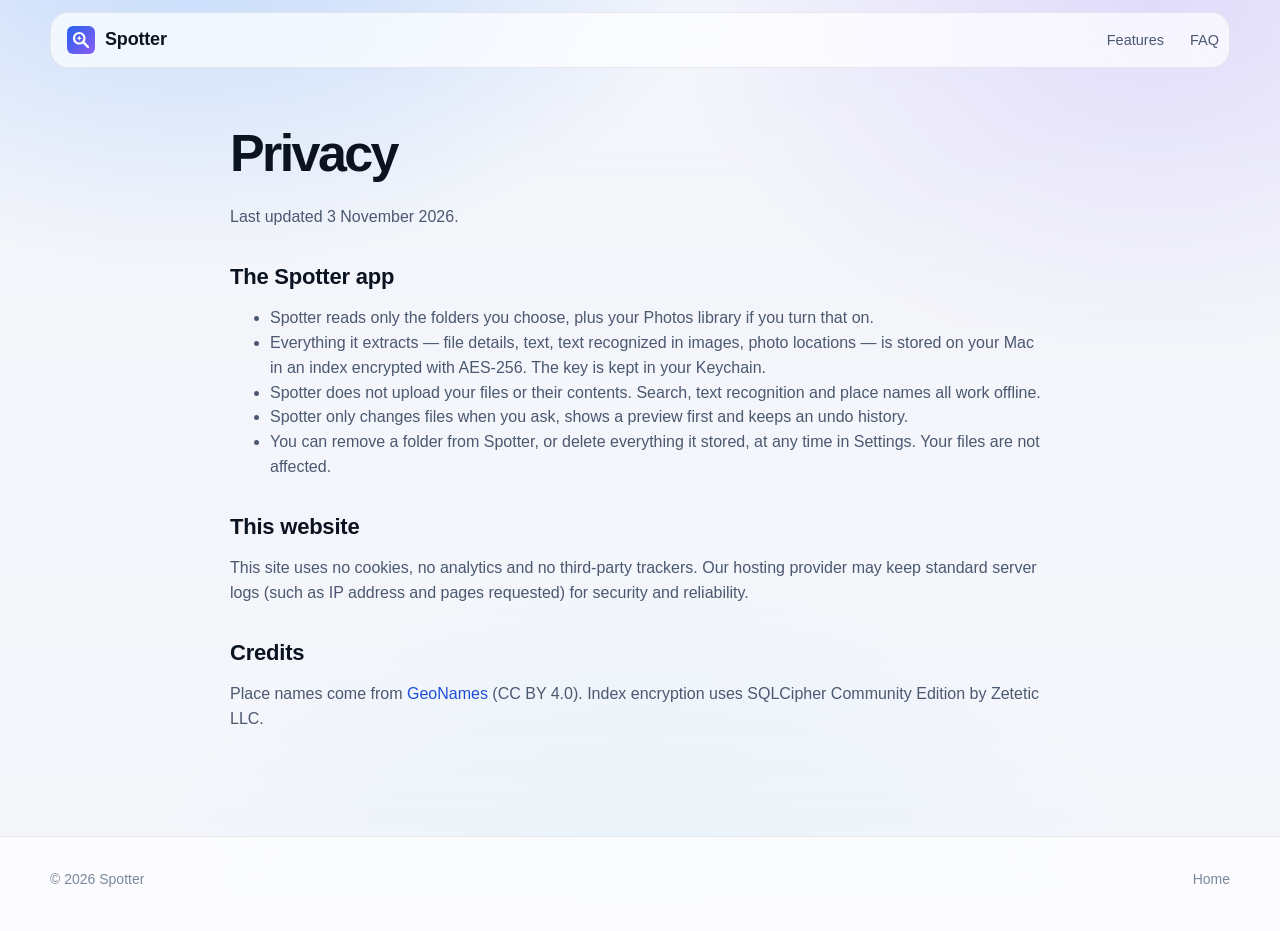
==== commit 3a3b2e47: "Website: add light mode Follows the system appearance by default, with a toggle in the nav that reme" ====
--- a/privacy.html
+++ b/privacy.html
@@ -6,6 +6,7 @@
 <title>Privacy — Spotter</title>
 <meta name="description" content="How Spotter handles your data: everything stays on your Mac.">
 <link rel="icon" href="favicon.svg" type="image/svg+xml">
+<script>(()=>{let t;try{t=localStorage.getItem('theme')}catch(e){}if(t!=='light'&&t!=='dark')t=matchMedia('(prefers-color-scheme: light)').matches?'light':'dark';document.documentElement.dataset.theme=t})()</script>
 <link rel="stylesheet" href="styles.css">
 </head>
 <body>
--- a/styles.css
+++ b/styles.css
@@ -3,7 +3,7 @@
   --ink: #f1f4fa;
   --ink-soft: #9aa6bd;
   --ink-dim: #6b778f;
-  --line: rgba(255, 255, 255, 0.08);
+  --line: var(--fill-3);
   --line-2: rgba(255, 255, 255, 0.14);
   --blue: #2f8cff;
   --violet: #a78bfa;
@@ -13,6 +13,17 @@
   --card-2: rgba(20, 27, 46, 0.78);
   --chip: rgba(47, 140, 255, 0.14);
   --shadow: 0 30px 80px -30px rgba(0, 0, 0, 0.8);
+  --fill: rgba(255, 255, 255, 0.035);
+  --fill-2: rgba(255, 255, 255, 0.055);
+  --fill-3: rgba(255, 255, 255, 0.09);
+  --nav: rgba(10, 14, 26, 0.6);
+  --app-bg: rgba(14, 19, 34, 0.72);
+  --btn-bg: #fff;
+  --btn-ink: #05070e;
+  --strong: #fff;
+  --accent-text: #8fb8ff;
+  --veil: linear-gradient(180deg, transparent 0, rgba(4, 6, 13, 0.25) 60vh, rgba(4, 6, 13, 0.55) 100vh);
+  --footer: rgba(4, 6, 13, 0.7);
   color-scheme: dark;
 }
 
@@ -34,7 +45,7 @@
 .narrow { width: min(820px, calc(100% - 32px)); }
 .center { text-align: center; }
 .center .section-lede { margin-left: auto; margin-right: auto; }
-mark { background: none; color: #fff; font-weight: 700; }
+mark { background: none; color: var(--strong); font-weight: 700; }
 
 /* Background */
 #bg { position: fixed; inset: 0; width: 100vw; height: 100vh; z-index: -2; display: block; }
@@ -44,23 +55,23 @@
   radial-gradient(900px 700px at 50% 110%, rgba(56, 189, 248, 0.18), transparent 60%), var(--bg); }
 .has-gl .bg-fallback { display: none; }
 main::before { content: ""; position: fixed; inset: 0; z-index: -1; pointer-events: none;
-  background: linear-gradient(180deg, transparent 0, rgba(4, 6, 13, 0.25) 60vh, rgba(4, 6, 13, 0.55) 100vh); }
+  background: var(--veil); }
 
 /* Glass */
-.glass { background: var(--card); border: 1px solid var(--line); border-radius: 24px; box-shadow: var(--shadow), inset 0 1px 0 rgba(255, 255, 255, 0.05); }
+.glass { background: var(--card); border: 1px solid var(--line); border-radius: 24px; box-shadow: var(--shadow), inset 0 1px 0 var(--fill-2); }
 
 /* Nav */
 .nav { position: sticky; top: 0; z-index: 30; padding: 12px 0; }
-.nav-inner { display: flex; align-items: center; gap: 20px; height: 56px; padding: 0 10px 0 16px; border-radius: 18px; background: rgba(10, 14, 26, 0.6); border: 1px solid var(--line); backdrop-filter: blur(22px) saturate(160%); -webkit-backdrop-filter: blur(22px) saturate(160%); }
+.nav-inner { display: flex; align-items: center; gap: 20px; height: 56px; padding: 0 10px 0 16px; border-radius: 18px; background: var(--nav); border: 1px solid var(--line); backdrop-filter: blur(22px) saturate(160%); -webkit-backdrop-filter: blur(22px) saturate(160%); }
 .brand { display: flex; align-items: center; gap: 10px; font-weight: 700; font-size: 18px; letter-spacing: -0.01em; }
 .nav nav { display: flex; gap: 26px; font-size: 14.5px; color: var(--ink-soft); margin-left: auto; }
 .nav nav a:hover { color: var(--ink); }
-.nav-cta { font-size: 14px; font-weight: 600; background: #fff; color: #05070e; padding: 9px 16px; border-radius: 12px; }
+.nav-cta { font-size: 14px; font-weight: 600; background: var(--btn-bg); color: var(--btn-ink); padding: 9px 16px; border-radius: 12px; }
 
 /* Hero */
 .hero { padding: 72px 0 30px; }
 .hero-inner { text-align: center; }
-.eyebrow { display: inline-flex; align-items: center; gap: 10px; font-size: 13px; font-weight: 600; color: #c7d7ff; background: rgba(255, 255, 255, 0.06); border: 1px solid var(--line-2); padding: 7px 14px; border-radius: 999px; margin: 0 0 28px; }
+.eyebrow { display: inline-flex; align-items: center; gap: 10px; font-size: 13px; font-weight: 600; color: #c7d7ff; background: var(--fill-2); border: 1px solid var(--line-2); padding: 7px 14px; border-radius: 999px; margin: 0 0 28px; }
 .pulse { width: 8px; height: 8px; border-radius: 50%; background: var(--green); box-shadow: 0 0 0 0 rgba(52, 211, 153, 0.6); animation: pulse 2s infinite; }
 @keyframes pulse { 70% { box-shadow: 0 0 0 10px rgba(52, 211, 153, 0); } 100% { box-shadow: 0 0 0 0 rgba(52, 211, 153, 0); } }
 h1 { font-size: clamp(46px, 8.2vw, 108px); line-height: 0.98; letter-spacing: -0.05em; margin: 0 0 26px; font-weight: 800; }
@@ -70,28 +81,28 @@
 .lede { font-size: clamp(17px, 2vw, 21px); color: var(--ink-soft); max-width: 720px; margin: 0 auto 34px; }
 .cta-row { display: flex; gap: 12px; justify-content: center; flex-wrap: wrap; }
 .btn { display: inline-flex; align-items: center; justify-content: center; gap: 8px; height: 52px; padding: 0 26px; border-radius: 14px; font-weight: 600; font-size: 16px; transition: transform .2s, box-shadow .2s, border-color .2s; }
-.btn-primary { background: #fff; color: #05070e; cursor: default; box-shadow: 0 0 0 1px rgba(255, 255, 255, 0.2), 0 12px 40px -10px rgba(120, 160, 255, 0.6); }
-.btn-glass { background: rgba(255, 255, 255, 0.06); border: 1px solid var(--line-2); }
+.btn-primary { background: var(--btn-bg); color: var(--btn-ink); cursor: default; box-shadow: 0 0 0 1px rgba(255, 255, 255, 0.2), 0 12px 40px -10px rgba(120, 160, 255, 0.6); }
+.btn-glass { background: var(--fill-2); border: 1px solid var(--line-2); }
 .btn-glass:hover { border-color: rgba(255, 255, 255, 0.35); transform: translateY(-1px); }
 .btn-green { background: linear-gradient(135deg, #34d399, #10b981); color: #03110b; cursor: default; box-shadow: 0 12px 40px -12px rgba(52, 211, 153, 0.7); }
 .btn.wide { width: 100%; margin-top: 26px; }
 .fine { font-size: 13px; color: var(--ink-dim); margin: 18px 0 60px; }
 
 /* Desktop mock */
-.desk { max-width: 1120px; margin: 0 auto; border-radius: 22px; padding: 0 28px 34px; border: 1px solid var(--line-2); background: linear-gradient(180deg, rgba(255, 255, 255, 0.06), rgba(255, 255, 255, 0.015)); box-shadow: 0 60px 140px -50px rgba(47, 140, 255, 0.45), 0 30px 80px -40px rgba(0, 0, 0, 0.9); transition: transform .4s cubic-bezier(.2, .8, .2, 1); transform-style: preserve-3d; }
-.menubar { display: flex; align-items: center; gap: 18px; height: 30px; font-size: 12.5px; color: rgba(255, 255, 255, 0.85); margin: 0 -28px 26px; padding: 0 18px; border-bottom: 1px solid var(--line); border-radius: 22px 22px 0 0; background: rgba(255, 255, 255, 0.05); }
+.desk { max-width: 1120px; margin: 0 auto; border-radius: 22px; padding: 0 28px 34px; border: 1px solid var(--line-2); background: linear-gradient(180deg, var(--fill-2), var(--fill)); box-shadow: 0 60px 140px -50px rgba(47, 140, 255, 0.45), 0 30px 80px -40px rgba(0, 0, 0, 0.9); transition: transform .4s cubic-bezier(.2, .8, .2, 1); transform-style: preserve-3d; }
+.menubar { display: flex; align-items: center; gap: 18px; height: 30px; font-size: 12.5px; color: var(--ink-soft); margin: 0 -28px 26px; padding: 0 18px; border-bottom: 1px solid var(--line); border-radius: 22px 22px 0 0; background: var(--fill-2); }
 .menubar i { flex: 1; }
-.app { border-radius: 16px; overflow: hidden; background: rgba(14, 19, 34, 0.72); border: 1px solid var(--line-2); backdrop-filter: blur(28px) saturate(170%); -webkit-backdrop-filter: blur(28px) saturate(170%); text-align: left; box-shadow: 0 40px 90px -30px rgba(0, 0, 0, 0.9); }
-.app-bar { display: flex; align-items: center; gap: 14px; height: 46px; padding: 0 16px; border-bottom: 1px solid var(--line); background: rgba(255, 255, 255, 0.03); }
+.app { border-radius: 16px; overflow: hidden; background: var(--app-bg); border: 1px solid var(--line-2); backdrop-filter: blur(28px) saturate(170%); -webkit-backdrop-filter: blur(28px) saturate(170%); text-align: left; box-shadow: 0 40px 90px -30px rgba(0, 0, 0, 0.9); }
+.app-bar { display: flex; align-items: center; gap: 14px; height: 46px; padding: 0 16px; border-bottom: 1px solid var(--line); background: var(--fill); }
 .lights { display: flex; gap: 8px; }
 .lights i { width: 12px; height: 12px; border-radius: 50%; background: #ff5f57; }
 .lights i:nth-child(2) { background: #febc2e; }
 .lights i:nth-child(3) { background: #28c840; }
 .app-title { display: flex; align-items: center; gap: 8px; font-weight: 600; font-size: 13.5px; margin-left: 6px; }
-.app-status { margin-left: auto; display: flex; align-items: center; gap: 7px; font-size: 12px; font-weight: 600; color: var(--ink-soft); background: rgba(255, 255, 255, 0.05); border: 1px solid var(--line); padding: 4px 10px; border-radius: 999px; }
+.app-status { margin-left: auto; display: flex; align-items: center; gap: 7px; font-size: 12px; font-weight: 600; color: var(--ink-soft); background: var(--fill-2); border: 1px solid var(--line); padding: 4px 10px; border-radius: 999px; }
 .dot { width: 7px; height: 7px; border-radius: 50%; background: var(--green); box-shadow: 0 0 10px var(--green); }
 .app-body { display: grid; grid-template-columns: 200px 1fr; min-height: 500px; }
-.side { padding: 12px 10px; border-right: 1px solid var(--line); background: rgba(255, 255, 255, 0.02); font-size: 13px; }
+.side { padding: 12px 10px; border-right: 1px solid var(--line); background: var(--fill); font-size: 13px; }
 .side p { margin: 14px 10px 6px; font-size: 10.5px; font-weight: 700; letter-spacing: 0.07em; text-transform: uppercase; color: var(--ink-dim); }
 .side p:first-child { margin-top: 2px; }
 .side a { display: flex; align-items: center; gap: 10px; padding: 6px 10px; border-radius: 8px; color: var(--ink-soft); }
@@ -99,14 +110,14 @@
 .side a.on { background: rgba(47, 140, 255, 0.9); color: #fff; }
 .side a.on svg { color: #fff; }
 .pane { padding: 22px 24px 24px; }
-.askbar { position: relative; display: flex; align-items: center; gap: 12px; height: 56px; padding: 0 16px; border-radius: 15px; background: rgba(255, 255, 255, 0.05); border: 1px solid rgba(120, 170, 255, 0.35); box-shadow: 0 0 0 4px rgba(47, 140, 255, 0.12), 0 0 40px -8px rgba(47, 140, 255, 0.5); font-size: 17px; }
-.ab-ico { width: 22px; height: 22px; color: #8fb8ff; }
+.askbar { position: relative; display: flex; align-items: center; gap: 12px; height: 56px; padding: 0 16px; border-radius: 15px; background: var(--fill-2); border: 1px solid rgba(120, 170, 255, 0.35); box-shadow: 0 0 0 4px rgba(47, 140, 255, 0.12), 0 0 40px -8px rgba(47, 140, 255, 0.5); font-size: 17px; }
+.ab-ico { width: 22px; height: 22px; color: var(--accent-text); }
 .typed { white-space: nowrap; overflow: hidden; text-overflow: ellipsis; }
 .caret { width: 2px; height: 22px; background: #8fb8ff; animation: blink 1s steps(1) infinite; flex: none; }
 @keyframes blink { 50% { opacity: 0; } }
 .ab-keys { margin-left: auto; display: flex; gap: 3px; }
 .try { display: flex; flex-wrap: wrap; gap: 7px; margin: 14px 0 18px; }
-.try button { border: 1px solid var(--line); background: rgba(255, 255, 255, 0.04); border-radius: 9px; padding: 5px 11px; font-size: 12.5px; color: var(--ink-soft); cursor: pointer; transition: all .15s; }
+.try button { border: 1px solid var(--line); background: var(--fill); border-radius: 9px; padding: 5px 11px; font-size: 12.5px; color: var(--ink-soft); cursor: pointer; transition: all .15s; }
 .try button:hover { color: var(--ink); border-color: var(--line-2); }
 .try button.on { background: rgba(47, 140, 255, 0.9); border-color: transparent; color: #fff; }
 .answer { opacity: 0; transform: translateY(8px); transition: opacity .35s, transform .35s; min-height: 270px; }
@@ -115,7 +126,7 @@
 .chips span { font-size: 12px; color: var(--ink-soft); background: var(--chip); padding: 4px 10px; border-radius: 999px; }
 .chips span.m { background: rgba(167, 139, 250, 0.16); }
 .chips b { color: var(--ink); }
-.files { list-style: none; margin: 0; padding: 0; border-radius: 13px; overflow: hidden; border: 1px solid var(--line); background: rgba(255, 255, 255, 0.025); }
+.files { list-style: none; margin: 0; padding: 0; border-radius: 13px; overflow: hidden; border: 1px solid var(--line); background: var(--fill); }
 .files li { display: grid; grid-template-columns: 38px 1fr 46px; gap: 12px; align-items: center; padding: 11px 14px; border-top: 1px solid var(--line); animation: rise .4s ease both; }
 .files li:nth-child(2) { animation-delay: .07s; }
 .files li:nth-child(3) { animation-delay: .14s; }
@@ -141,7 +152,7 @@
 /* Score ring */
 .score { position: relative; width: 44px; height: 44px; display: grid; place-items: center; }
 .score svg { position: absolute; inset: 0; width: 100%; height: 100%; transform: rotate(-90deg); stroke-width: 3; }
-.score circle { stroke: rgba(255, 255, 255, 0.1); }
+.score circle { stroke: var(--line-2); }
 .score .fill { stroke: hsl(calc(var(--v) * 1.4) 80% 60%); stroke-dasharray: var(--v) 100; animation: fillring 1.1s cubic-bezier(.2, .8, .2, 1) both; }
 @keyframes fillring { from { stroke-dasharray: 0 100; } }
 .score b { font-size: 12.5px; font-weight: 700; }
@@ -150,7 +161,7 @@
 .score.big b { font-size: 22px; letter-spacing: -0.02em; }
 .score-card:not(.in) .score .fill { animation: none; stroke-dasharray: 0 100; }
 
-.ai-answer { padding: 18px 20px; border-radius: 15px; background: rgba(255, 255, 255, 0.04); border: 1px solid rgba(167, 139, 250, 0.35); box-shadow: 0 0 40px -15px rgba(167, 139, 250, 0.6); }
+.ai-answer { padding: 18px 20px; border-radius: 15px; background: var(--fill); border: 1px solid rgba(167, 139, 250, 0.35); box-shadow: 0 0 40px -15px rgba(167, 139, 250, 0.6); }
 .ai-answer p { margin: 10px 0 0; font-size: 15px; }
 .ai-badge { display: inline-flex; align-items: center; gap: 6px; font-size: 12px; font-weight: 700; color: #d8b4fe; background: rgba(168, 85, 247, 0.16); padding: 3px 10px; border-radius: 999px; }
 .ai-badge svg { width: 14px; height: 14px; }
@@ -158,14 +169,14 @@
 .ai-more { color: var(--ink-soft); font-size: 13.5px !important; }
 .ai-more a { color: #93c5fd; font-weight: 600; }
 .ai-list { list-style: none; padding: 0; margin: 12px 0 0; display: grid; gap: 6px; }
-.ai-list li { display: flex; justify-content: space-between; padding: 8px 12px; border-radius: 10px; background: rgba(255, 255, 255, 0.04); font-size: 13.5px; }
+.ai-list li { display: flex; justify-content: space-between; padding: 8px 12px; border-radius: 10px; background: var(--fill); font-size: 13.5px; }
 .ai-list b { color: var(--green); }
-kbd { font-family: inherit; font-size: 11.5px; font-weight: 600; min-width: 22px; text-align: center; border: 1px solid var(--line-2); border-bottom-width: 2px; border-radius: 6px; padding: 1px 6px; background: rgba(255, 255, 255, 0.05); color: var(--ink-soft); display: inline-block; }
+kbd { font-family: inherit; font-size: 11.5px; font-weight: 600; min-width: 22px; text-align: center; border: 1px solid var(--line-2); border-bottom-width: 2px; border-radius: 6px; padding: 1px 6px; background: var(--fill-2); color: var(--ink-soft); display: inline-block; }
 
 /* Marquee */
 .marquee { overflow: hidden; padding: 46px 0 10px; -webkit-mask: linear-gradient(90deg, transparent, #000 12%, #000 88%, transparent); mask: linear-gradient(90deg, transparent, #000 12%, #000 88%, transparent); }
 .track { display: flex; gap: 14px; width: max-content; animation: scroll 60s linear infinite; }
-.track span { white-space: nowrap; font-size: 15px; color: var(--ink-soft); padding: 10px 18px; border-radius: 999px; border: 1px solid var(--line); background: rgba(255, 255, 255, 0.035); }
+.track span { white-space: nowrap; font-size: 15px; color: var(--ink-soft); padding: 10px 18px; border-radius: 999px; border: 1px solid var(--line); background: var(--fill); }
 @keyframes scroll { to { transform: translateX(-50%); } }
 
 /* Sections */
@@ -205,17 +216,17 @@
 
 /* Score card */
 .score-card { padding: 24px; display: grid; gap: 16px; }
-.sc-q, .mini-search { display: flex; align-items: center; gap: 10px; padding: 11px 14px; border-radius: 12px; background: rgba(255, 255, 255, 0.05); border: 1px solid var(--line); font-size: 15.5px; }
-.sc-q svg, .mini-search svg { color: #8fb8ff; }
+.sc-q, .mini-search { display: flex; align-items: center; gap: 10px; padding: 11px 14px; border-radius: 12px; background: var(--fill-2); border: 1px solid var(--line); font-size: 15.5px; }
+.sc-q svg, .mini-search svg { color: var(--accent-text); }
 .sc-top { display: grid; grid-template-columns: 38px 1fr auto; gap: 14px; align-items: center; }
 .sc-top b { display: block; font-size: 15.5px; overflow-wrap: anywhere; }
 .sc-top small { color: var(--ink-dim); font-size: 13px; }
-.sc-snip { margin: 0; color: var(--ink-soft); font-size: 14px; padding: 12px 14px; border-radius: 12px; background: rgba(255, 255, 255, 0.03); border-left: 2px solid var(--green); }
+.sc-snip { margin: 0; color: var(--ink-soft); font-size: 14px; padding: 12px 14px; border-radius: 12px; background: var(--fill); border-left: 2px solid var(--green); }
 .bars { display: grid; gap: 11px; }
 .bars div { display: grid; grid-template-columns: 170px 1fr 130px; gap: 12px; align-items: center; font-size: 13.5px; }
 .bars span { color: var(--ink-soft); }
 .bars b { font-weight: 600; text-align: right; font-size: 13px; }
-.bars i { height: 6px; border-radius: 6px; background: rgba(255, 255, 255, 0.08); position: relative; overflow: hidden; }
+.bars i { height: 6px; border-radius: 6px; background: var(--fill-3); position: relative; overflow: hidden; }
 .bars i::after { content: ""; position: absolute; inset: 0; width: 0; border-radius: inherit; background: linear-gradient(90deg, #2f8cff, #67e8f9); transition: width 1.4s cubic-bezier(.2, .8, .2, 1) .3s; }
 .bars i.v::after { background: linear-gradient(90deg, #8b5cf6, #d8b4fe); }
 .bars i.t::after { background: linear-gradient(90deg, #14b8a6, #6ee7b7); }
@@ -226,7 +237,7 @@
 .intel { display: grid; grid-template-columns: repeat(3, 1fr); gap: 16px; }
 .intel article, .clean-grid article, .every article { position: relative; background: var(--card); border: 1px solid var(--line); border-radius: 20px; padding: 26px; transition: border-color .3s, transform .3s; overflow: hidden; }
 .intel article:hover, .clean-grid article:hover, .every article:hover { border-color: rgba(124, 181, 255, 0.4); transform: translateY(-3px); }
-.intel svg, .every svg { width: 28px; height: 28px; color: #8fb8ff; stroke-width: 1.5; }
+.intel svg, .every svg { width: 28px; height: 28px; color: var(--accent-text); stroke-width: 1.5; }
 .intel h3, .clean-grid h3, .every h3 { margin: 14px 0 8px; font-size: 18px; letter-spacing: -0.01em; }
 .intel p, .clean-grid p, .every p { margin: 0; color: var(--ink-soft); font-size: 15px; }
 
@@ -235,7 +246,7 @@
 .chat { background: var(--card); }
 .bubble { max-width: 92%; padding: 11px 15px; border-radius: 16px; font-size: 14.5px; }
 .bubble.me { justify-self: end; background: linear-gradient(135deg, #2f8cff, #5b6cff); color: #fff; border-bottom-right-radius: 5px; }
-.bubble.ai { background: rgba(255, 255, 255, 0.05); border: 1px solid var(--line); border-bottom-left-radius: 5px; width: 92%; }
+.bubble.ai { background: var(--fill-2); border: 1px solid var(--line); border-bottom-left-radius: 5px; width: 92%; }
 .mini-table { width: 100%; border-collapse: collapse; margin-top: 10px; font-size: 13.5px; }
 .mini-table th { text-align: left; color: var(--ink-dim); font-weight: 600; font-size: 12px; padding: 6px 4px; border-bottom: 1px solid var(--line); }
 .mini-table td { padding: 7px 4px; border-bottom: 1px solid var(--line); }
@@ -243,15 +254,15 @@
 .mini-table .muted td { color: var(--ink-soft); border-bottom: 0; }
 .mini-table b { color: var(--green); }
 .plan { border: 1px solid var(--line); border-radius: 14px; overflow: hidden; font-size: 13.5px; }
-.plan p { margin: 0; padding: 10px 12px; background: rgba(255, 255, 255, 0.04); }
+.plan p { margin: 0; padding: 10px 12px; background: var(--fill); }
 .plan div { display: flex; justify-content: space-between; gap: 10px; padding: 9px 12px; border-top: 1px solid var(--line); }
 .plan div span:last-child { color: var(--green); font-weight: 600; text-align: right; }
 .plan .muted { color: var(--ink-soft); }
 .btns { display: flex; gap: 8px; justify-content: flex-end; }
 .mini { border: 0; background: linear-gradient(135deg, #2f8cff, #5b6cff); color: #fff; font-size: 13px; font-weight: 600; padding: 8px 14px; border-radius: 10px; }
-.mini.ghost { background: rgba(255, 255, 255, 0.06); border: 1px solid var(--line-2); }
+.mini.ghost { background: var(--fill-2); border: 1px solid var(--line-2); }
 .versions { display: grid; gap: 8px; font-size: 14px; }
-.versions div { display: grid; grid-template-columns: 64px 1fr auto; gap: 10px; align-items: center; padding: 11px 13px; border: 1px solid var(--line); border-radius: 12px; background: rgba(255, 255, 255, 0.03); }
+.versions div { display: grid; grid-template-columns: 64px 1fr auto; gap: 10px; align-items: center; padding: 11px 13px; border: 1px solid var(--line); border-radius: 12px; background: var(--fill); }
 .versions .hit { border-color: rgba(244, 114, 182, 0.6); background: rgba(244, 114, 182, 0.08); box-shadow: 0 0 30px -12px rgba(244, 114, 182, 0.7); }
 .versions em { font-style: normal; font-size: 11.5px; font-weight: 700; color: #f9a8d4; background: rgba(244, 114, 182, 0.15); padding: 2px 8px; border-radius: 999px; }
 
@@ -265,7 +276,7 @@
 .orb i:nth-child(3) { animation-delay: 2.4s; }
 @keyframes ripple { from { transform: scale(.85); opacity: .9; } to { transform: scale(1.35); opacity: 0; } }
 .donut { position: absolute; inset: 0; width: 100%; height: 100%; transform: rotate(-90deg); stroke-width: 9; }
-.donut .track { stroke: rgba(255, 255, 255, 0.06); }
+.donut .track { stroke: var(--fill-2); }
 .donut .seg { stroke-dasharray: 0 100; stroke-dashoffset: calc(var(--off) * -1); transition: stroke-dasharray 1.4s cubic-bezier(.2, .8, .2, 1); stroke-linecap: butt; }
 .clean-hero.in .seg { stroke-dasharray: calc(var(--len) - 1) 100; }
 .clean-hero.in .s2 { transition-delay: .15s; } .clean-hero.in .s3 { transition-delay: .3s; } .clean-hero.in .s4 { transition-delay: .45s; } .clean-hero.in .s5 { transition-delay: .6s; }
@@ -274,7 +285,7 @@
 .orb-text b { display: block; font-size: clamp(34px, 5vw, 50px); letter-spacing: -0.04em; line-height: 1; color: #fff; text-shadow: 0 2px 20px rgba(0, 0, 0, 0.35); }
 .orb-text > span { color: rgba(255, 255, 255, 0.85); font-weight: 600; font-size: 14px; }
 .clean-list { display: grid; gap: 10px; }
-.clean-list div { display: grid; grid-template-columns: 12px 1fr auto; gap: 12px; align-items: center; padding: 13px 16px; border-radius: 14px; background: rgba(255, 255, 255, 0.04); border: 1px solid var(--line); }
+.clean-list div { display: grid; grid-template-columns: 12px 1fr auto; gap: 12px; align-items: center; padding: 13px 16px; border-radius: 14px; background: var(--fill); border: 1px solid var(--line); }
 .clean-list i { width: 10px; height: 10px; border-radius: 3px; }
 .clean-list b { font-variant-numeric: tabular-nums; }
 .clean-list .btn { justify-self: start; margin-top: 8px; }
@@ -287,14 +298,14 @@
 
 /* File manager mock */
 .fm { overflow: hidden; margin-bottom: 18px; }
-.fm-bar { display: flex; align-items: center; gap: 18px; height: 48px; padding: 0 16px; border-bottom: 1px solid var(--line); background: rgba(255, 255, 255, 0.03); }
+.fm-bar { display: flex; align-items: center; gap: 18px; height: 48px; padding: 0 16px; border-bottom: 1px solid var(--line); background: var(--fill); }
 .tabs { display: flex; gap: 4px; flex: 1; overflow: hidden; }
 .tabs span { font-size: 12.5px; padding: 5px 14px; border-radius: 8px; color: var(--ink-soft); white-space: nowrap; }
-.tabs span.on { background: rgba(255, 255, 255, 0.08); color: var(--ink); }
+.tabs span.on { background: var(--fill-3); color: var(--ink); }
 .tabs .plus { color: var(--ink-dim); }
 .views { display: flex; gap: 4px; }
 .views svg { width: 28px; height: 24px; padding: 4px 6px; border-radius: 6px; color: var(--ink-soft); }
-.views svg.on { background: rgba(255, 255, 255, 0.1); color: var(--ink); }
+.views svg.on { background: var(--fill-3); color: var(--ink); }
 .fm-panes { display: grid; grid-template-columns: 1fr 1fr; }
 .fm-pane { padding: 14px 16px 18px; }
 .fm-pane + .fm-pane { border-left: 1px solid var(--line); }
@@ -308,11 +319,11 @@
 .fm-pane li.sel em { color: var(--ink-soft); }
 .fm-pane li.drop { border: 1px dashed rgba(56, 189, 248, 0.6); color: #7dd3fc; margin-top: 6px; animation: glowdash 2.4s ease-in-out infinite; }
 @keyframes glowdash { 50% { background: rgba(56, 189, 248, 0.08); } }
-.rename { border-top: 1px solid var(--line); padding: 16px 18px; display: grid; gap: 8px; background: rgba(255, 255, 255, 0.02); }
+.rename { border-top: 1px solid var(--line); padding: 16px 18px; display: grid; gap: 8px; background: var(--fill); }
 .rn-head { display: flex; align-items: center; gap: 10px; font-size: 14px; }
 .rn-head svg { color: var(--violet); }
 .rn-head span { margin-left: auto; color: var(--ink-dim); font-size: 12.5px; }
-.rn-row { display: grid; grid-template-columns: 1fr 24px 1.4fr; gap: 10px; font-size: 13.5px; padding: 6px 10px; border-radius: 8px; background: rgba(255, 255, 255, 0.03); }
+.rn-row { display: grid; grid-template-columns: 1fr 24px 1.4fr; gap: 10px; font-size: 13.5px; padding: 6px 10px; border-radius: 8px; background: var(--fill); }
 .rn-row s { color: var(--ink-dim); }
 .rn-row span { color: var(--ink-dim); text-align: center; }
 .rn-row b { color: #c4b5fd; font-weight: 600; }
@@ -333,7 +344,7 @@
 .compare td:first-child, .compare th:first-child { text-align: left; }
 .compare tr:last-child td { border-bottom: 0; }
 .compare th { font-size: 12px; text-transform: uppercase; letter-spacing: .06em; color: var(--ink-dim); font-weight: 700; }
-.compare th.us { color: #fff; }
+.compare th.us { color: var(--strong); }
 .compare td:nth-child(2), .compare th:nth-child(2) { background: rgba(47, 140, 255, 0.1); }
 .compare td.y::before, .compare td.n::before { content: ""; display: inline-block; width: 20px; height: 20px; vertical-align: middle; background: center / contain no-repeat; }
 .compare td.y::before { background-image: url("data:image/svg+xml,%3Csvg xmlns='http://www.w3.org/2000/svg' viewBox='0 0 24 24' fill='none' stroke='%2334d399' stroke-width='2.6' stroke-linecap='round' stroke-linejoin='round'%3E%3Cpath d='M5 12.5l4.5 4.5L19 7.5'/%3E%3C/svg%3E"); }
@@ -347,7 +358,7 @@
 .facts span { color: var(--ink-soft); font-size: 13.5px; }
 .tiers { display: grid; gap: 10px; }
 .tier { display: flex; gap: 14px; align-items: flex-start; background: var(--card); border: 1px solid var(--line); border-radius: 16px; padding: 15px 18px; }
-.tier svg { width: 24px; height: 24px; color: #8fb8ff; margin-top: 2px; }
+.tier svg { width: 24px; height: 24px; color: var(--accent-text); margin-top: 2px; }
 .tier b { display: block; }
 .tier span { color: var(--ink-soft); font-size: 14.5px; }
 .tier.on { border-color: rgba(124, 181, 255, 0.55); background: rgba(47, 140, 255, 0.14); box-shadow: 0 0 50px -15px rgba(47, 140, 255, 0.6); }
@@ -373,7 +384,7 @@
 @keyframes float { 50% { transform: translateY(-10px); } }
 
 /* Footer */
-.footer { padding: 32px 0 40px; color: var(--ink-dim); font-size: 14px; border-top: 1px solid var(--line); background: rgba(4, 6, 13, 0.7); }
+.footer { padding: 32px 0 40px; color: var(--ink-dim); font-size: 14px; border-top: 1px solid var(--line); background: var(--footer); }
 .footer-inner { display: flex; justify-content: space-between; gap: 16px; }
 .footer .links { display: flex; gap: 20px; }
 .footer a:hover { color: var(--ink); }
@@ -384,6 +395,80 @@
 .policy h2 { font-size: 22px; margin-top: 36px; letter-spacing: -0.01em; }
 .policy p, .policy li { color: var(--ink-soft); }
 .policy a { color: #7cb5ff; }
+
+
+/* Light theme */
+:root[data-theme="light"] {
+  --bg: #f4f6fb;
+  --ink: #0b1220;
+  --ink-soft: #4b5870;
+  --ink-dim: #7a879c;
+  --line: rgba(15, 23, 42, 0.08);
+  --line-2: rgba(15, 23, 42, 0.14);
+  --blue: #0a6cff;
+  --cyan: #0891b2;
+  --green: #059669;
+  --card: rgba(255, 255, 255, 0.74);
+  --card-2: rgba(255, 255, 255, 0.9);
+  --chip: rgba(10, 108, 255, 0.1);
+  --shadow: 0 1px 2px rgba(15, 23, 42, 0.05), 0 30px 70px -35px rgba(30, 64, 175, 0.35);
+  --fill: rgba(15, 23, 42, 0.03);
+  --fill-2: rgba(15, 23, 42, 0.045);
+  --fill-3: rgba(15, 23, 42, 0.07);
+  --nav: rgba(255, 255, 255, 0.7);
+  --app-bg: rgba(255, 255, 255, 0.78);
+  --btn-bg: #0b1220;
+  --btn-ink: #fff;
+  --strong: #0b1220;
+  --accent-text: #0a6cff;
+  --veil: linear-gradient(180deg, transparent 0, rgba(244, 246, 251, 0.3) 60vh, rgba(244, 246, 251, 0.6) 100vh);
+  --footer: rgba(255, 255, 255, 0.7);
+  color-scheme: light;
+}
+[data-theme="light"] .bg-fallback { background:
+  radial-gradient(900px 600px at 15% -10%, rgba(10, 108, 255, 0.22), transparent 60%),
+  radial-gradient(800px 600px at 90% 0%, rgba(167, 139, 250, 0.25), transparent 60%),
+  radial-gradient(900px 700px at 50% 110%, rgba(56, 189, 248, 0.15), transparent 60%), var(--bg); }
+[data-theme="light"] .grad { background-image: linear-gradient(100deg, #0a6cff 0%, #5b4dff 30%, #a43ef0 55%, #0891b2 80%, #0a6cff 100%); }
+[data-theme="light"] .grad-green { background-image: linear-gradient(100deg, #059669, #10b981 40%, #0891b2); }
+[data-theme="light"] .eyebrow { color: #1d4ed8; background: rgba(255, 255, 255, 0.7); }
+[data-theme="light"] .btn-primary { box-shadow: 0 12px 40px -12px rgba(30, 64, 175, 0.55); }
+[data-theme="light"] .desk { background: linear-gradient(180deg, rgba(255, 255, 255, 0.55), rgba(255, 255, 255, 0.25)); box-shadow: 0 60px 140px -50px rgba(30, 64, 175, 0.45), 0 30px 80px -40px rgba(15, 23, 42, 0.35); }
+[data-theme="light"] .app { box-shadow: 0 40px 90px -30px rgba(15, 23, 42, 0.35); }
+[data-theme="light"] .askbar { background: #fff; border-color: rgba(10, 108, 255, 0.35); box-shadow: 0 0 0 4px rgba(10, 108, 255, 0.1), 0 10px 30px -12px rgba(10, 108, 255, 0.45); }
+[data-theme="light"] .k-blue { color: #1d4ed8; } [data-theme="light"] .k-violet { color: #7c3aed; } [data-theme="light"] .k-green { color: #047857; }
+[data-theme="light"] .k-orange { color: #c2410c; } [data-theme="light"] .k-pink { color: #be185d; } [data-theme="light"] .k-cyan { color: #0e7490; }
+[data-theme="light"] .t-name { color: #1d4ed8; background: rgba(37, 99, 235, 0.1); }
+[data-theme="light"] .t-text { color: #047857; background: rgba(16, 185, 129, 0.12); }
+[data-theme="light"] .t-ocr { color: #b45309; background: rgba(245, 158, 11, 0.14); }
+[data-theme="light"] .t-mean { color: #7c3aed; background: rgba(168, 85, 247, 0.12); }
+[data-theme="light"] .t-meta { color: #0f766e; background: rgba(20, 184, 166, 0.13); }
+[data-theme="light"] .t-src { color: #4338ca; background: rgba(99, 102, 241, 0.12); }
+[data-theme="light"] .ai-badge { color: #7c3aed; background: rgba(168, 85, 247, 0.12); }
+[data-theme="light"] .cite, [data-theme="light"] .ai-more a, [data-theme="light"] .pc-sub, [data-theme="light"] .policy a { color: #1d4ed8; }
+[data-theme="light"] .ai-answer { background: #fff; border-color: rgba(124, 58, 237, 0.3); box-shadow: 0 10px 40px -18px rgba(124, 58, 237, 0.5); }
+[data-theme="light"] .versions em { color: #be185d; }
+[data-theme="light"] .versions .hit { border-color: rgba(219, 39, 119, 0.5); background: rgba(219, 39, 119, 0.06); }
+[data-theme="light"] .honest b { color: #047857; }
+[data-theme="light"] .rn-row b { color: #6d28d9; }
+[data-theme="light"] .fm-pane li.drop { color: #0e7490; }
+[data-theme="light"] .fm-pane li.sel { background: rgba(10, 108, 255, 0.16); }
+[data-theme="light"] .clean::before { background: radial-gradient(800px 500px at 50% 30%, rgba(16, 185, 129, 0.14), transparent 70%); }
+[data-theme="light"] .clean-hero { box-shadow: 0 50px 120px -50px rgba(5, 150, 105, 0.4); border-color: rgba(5, 150, 105, 0.25); }
+[data-theme="light"] .honest div { border-color: rgba(5, 150, 105, 0.35); }
+[data-theme="light"] .ai-list b, [data-theme="light"] .mini-table b, [data-theme="light"] .plan div span:last-child { color: #047857; }
+[data-theme="light"] .tier.on { border-color: rgba(10, 108, 255, 0.45); background: rgba(10, 108, 255, 0.08); box-shadow: 0 10px 40px -18px rgba(10, 108, 255, 0.55); }
+[data-theme="light"] .compare td:nth-child(2), [data-theme="light"] .compare th:nth-child(2) { background: rgba(10, 108, 255, 0.07); }
+[data-theme="light"] .ticks li::before { background-color: rgba(10, 108, 255, 0.12); }
+[data-theme="light"] .side a.on, [data-theme="light"] .try button.on { background: #0a6cff; }
+[data-theme="light"] .final-icon { filter: drop-shadow(0 20px 50px rgba(10, 108, 255, 0.45)); }
+
+/* Theme toggle */
+.theme-toggle { display: grid; place-items: center; width: 38px; height: 38px; border-radius: 11px; border: 1px solid var(--line-2); background: var(--fill-2); color: var(--ink-soft); cursor: pointer; transition: color .2s, border-color .2s; }
+.theme-toggle:hover { color: var(--ink); border-color: var(--accent-text); }
+.theme-toggle .sun { display: none; }
+[data-theme="light"] .theme-toggle .sun { display: block; }
+[data-theme="light"] .theme-toggle .moon { display: none; }
 
 @media (max-width: 1040px) {
   .pillars, .icons { grid-template-columns: repeat(2, 1fr); }
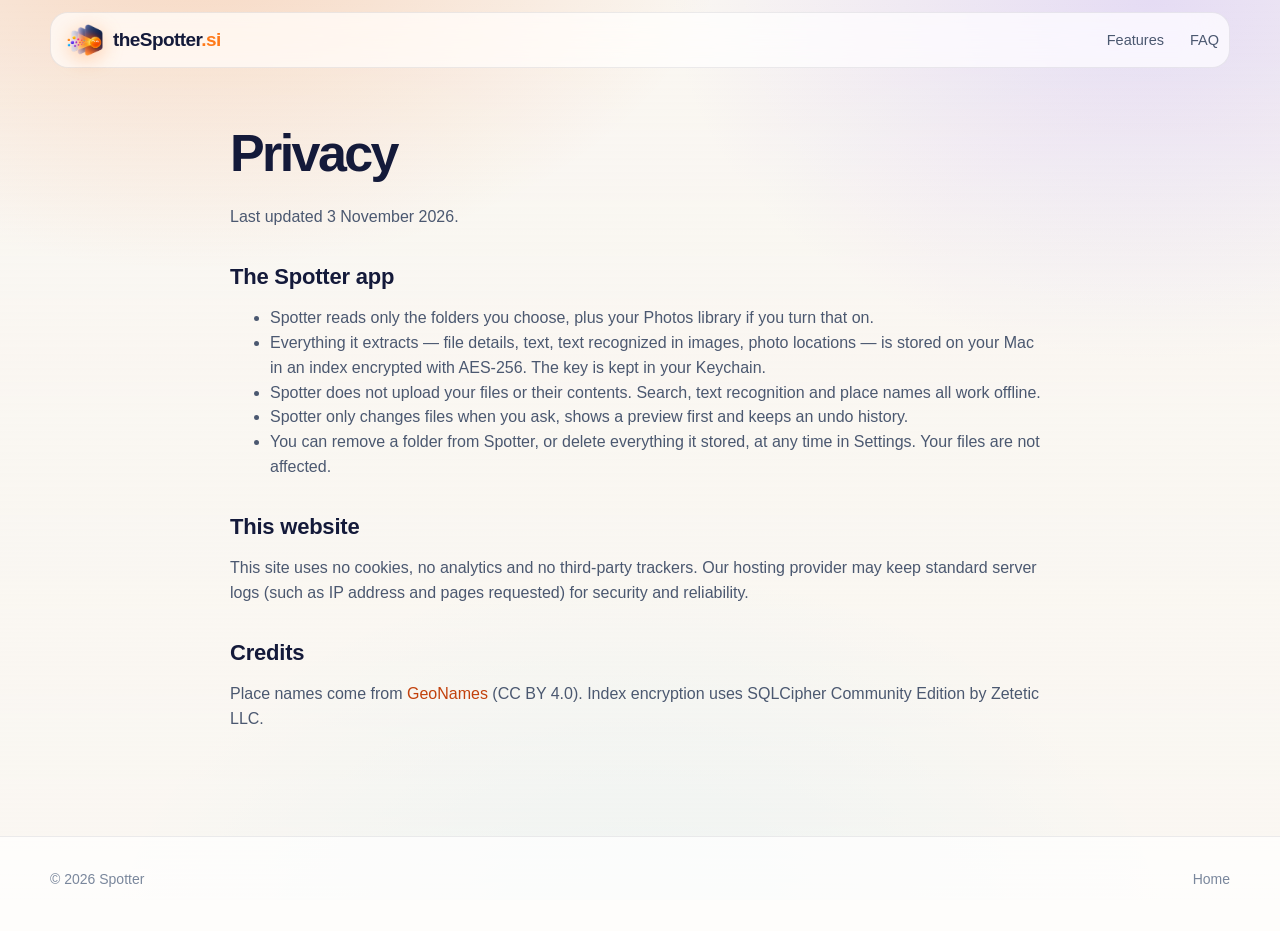
==== commit 63413620: "Website: new logo, brand palette, live search demo - New logo (glass layers, file dots, orange Spott" ====
--- a/privacy.html
+++ b/privacy.html
@@ -5,15 +5,18 @@
 <meta name="viewport" content="width=device-width, initial-scale=1">
 <title>Privacy — Spotter</title>
 <meta name="description" content="How Spotter handles your data: everything stays on your Mac.">
-<link rel="icon" href="favicon.svg" type="image/svg+xml">
+<link rel="icon" href="favicon-64.png" type="image/png" sizes="64x64">
+<link rel="icon" href="favicon-32.png" type="image/png" sizes="32x32">
+<link rel="apple-touch-icon" href="apple-touch-icon.png">
+<meta property="og:image" content="https://thespotter.si/icon-512.png">
 <script>(()=>{let t;try{t=localStorage.getItem('theme')}catch(e){}if(t!=='light'&&t!=='dark')t=matchMedia('(prefers-color-scheme: light)').matches?'light':'dark';document.documentElement.dataset.theme=t})()</script>
-<link rel="stylesheet" href="styles.css">
+<link rel="stylesheet" href="styles.css?v=4">
 </head>
 <body>
 <div class="bg-fallback" aria-hidden="true"></div>
 <header class="nav">
   <div class="wrap nav-inner">
-    <a class="brand" href="/"><img src="favicon.svg" alt="" width="28" height="28"> Spotter</a>
+    <a class="brand" href="/"><img class="mark" src="logo.webp" alt="" width="36" height="33"><span>theSpotter<b>.si</b></span></a>
     <nav><a href="/#features">Features</a><a href="/#faq">FAQ</a></nav>
   </div>
 </header>
--- a/styles.css
+++ b/styles.css
@@ -1,29 +1,29 @@
 :root {
-  --bg: #04060d;
+  --bg: #080b1d;
   --ink: #f1f4fa;
   --ink-soft: #9aa6bd;
   --ink-dim: #6b778f;
   --line: var(--fill-3);
   --line-2: rgba(255, 255, 255, 0.14);
-  --blue: #2f8cff;
+  --blue: #ff7a1a;
   --violet: #a78bfa;
   --cyan: #38bdf8;
   --green: #34d399;
-  --card: rgba(13, 18, 32, 0.66);
-  --card-2: rgba(20, 27, 46, 0.78);
-  --chip: rgba(47, 140, 255, 0.14);
+  --card: rgba(17, 20, 46, 0.62);
+  --card-2: rgba(24, 27, 58, 0.8);
+  --chip: rgba(255, 122, 26, 0.14);
   --shadow: 0 30px 80px -30px rgba(0, 0, 0, 0.8);
   --fill: rgba(255, 255, 255, 0.035);
   --fill-2: rgba(255, 255, 255, 0.055);
   --fill-3: rgba(255, 255, 255, 0.09);
-  --nav: rgba(10, 14, 26, 0.6);
-  --app-bg: rgba(14, 19, 34, 0.72);
+  --nav: rgba(12, 15, 36, 0.6);
+  --app-bg: rgba(16, 19, 44, 0.74);
   --btn-bg: #fff;
   --btn-ink: #05070e;
   --strong: #fff;
-  --accent-text: #8fb8ff;
-  --veil: linear-gradient(180deg, transparent 0, rgba(4, 6, 13, 0.25) 60vh, rgba(4, 6, 13, 0.55) 100vh);
-  --footer: rgba(4, 6, 13, 0.7);
+  --accent-text: #ffa45c;
+  --veil: linear-gradient(180deg, transparent 0, rgba(8, 11, 29, 0.25) 60vh, rgba(8, 11, 29, 0.55) 100vh);
+  --footer: rgba(8, 11, 29, 0.7);
   color-scheme: dark;
 }
 
@@ -50,9 +50,9 @@
 /* Background */
 #bg { position: fixed; inset: 0; width: 100vw; height: 100vh; z-index: -2; display: block; }
 .bg-fallback { position: fixed; inset: 0; z-index: -3; background:
-  radial-gradient(900px 600px at 15% -10%, rgba(47, 140, 255, 0.35), transparent 60%),
-  radial-gradient(800px 600px at 90% 0%, rgba(167, 139, 250, 0.3), transparent 60%),
-  radial-gradient(900px 700px at 50% 110%, rgba(56, 189, 248, 0.18), transparent 60%), var(--bg); }
+  radial-gradient(900px 600px at 15% -10%, rgba(255, 122, 26, 0.3), transparent 60%),
+  radial-gradient(800px 600px at 90% 0%, rgba(139, 92, 246, 0.3), transparent 60%),
+  radial-gradient(900px 700px at 50% 110%, rgba(255, 61, 139, 0.16), transparent 60%), var(--bg); }
 .has-gl .bg-fallback { display: none; }
 main::before { content: ""; position: fixed; inset: 0; z-index: -1; pointer-events: none;
   background: var(--veil); }
@@ -66,22 +66,23 @@
 .brand { display: flex; align-items: center; gap: 10px; font-weight: 700; font-size: 18px; letter-spacing: -0.01em; }
 .nav nav { display: flex; gap: 26px; font-size: 14.5px; color: var(--ink-soft); margin-left: auto; }
 .nav nav a:hover { color: var(--ink); }
+.nav nav a { white-space: nowrap; }
 .nav-cta { font-size: 14px; font-weight: 600; background: var(--btn-bg); color: var(--btn-ink); padding: 9px 16px; border-radius: 12px; }
 
 /* Hero */
 .hero { padding: 72px 0 30px; }
 .hero-inner { text-align: center; }
-.eyebrow { display: inline-flex; align-items: center; gap: 10px; font-size: 13px; font-weight: 600; color: #c7d7ff; background: var(--fill-2); border: 1px solid var(--line-2); padding: 7px 14px; border-radius: 999px; margin: 0 0 28px; }
+.eyebrow { display: inline-flex; align-items: center; gap: 10px; font-size: 13px; font-weight: 600; color: #ffd2ad; background: var(--fill-2); border: 1px solid var(--line-2); padding: 7px 14px; border-radius: 999px; margin: 0 0 28px; }
 .pulse { width: 8px; height: 8px; border-radius: 50%; background: var(--green); box-shadow: 0 0 0 0 rgba(52, 211, 153, 0.6); animation: pulse 2s infinite; }
 @keyframes pulse { 70% { box-shadow: 0 0 0 10px rgba(52, 211, 153, 0); } 100% { box-shadow: 0 0 0 0 rgba(52, 211, 153, 0); } }
 h1 { font-size: clamp(46px, 8.2vw, 108px); line-height: 0.98; letter-spacing: -0.05em; margin: 0 0 26px; font-weight: 800; }
-.grad { background: linear-gradient(100deg, #5aa9ff 0%, #8b8cff 30%, #c084fc 55%, #67e8f9 80%, #5aa9ff 100%); background-size: 220% auto; -webkit-background-clip: text; background-clip: text; color: transparent; animation: shine 9s linear infinite; }
+.grad { background: linear-gradient(100deg, #ffc53d 0%, #ff7a1a 28%, #ff3d8b 55%, #8b5cf6 80%, #ffc53d 100%); background-size: 220% auto; -webkit-background-clip: text; background-clip: text; color: transparent; animation: shine 9s linear infinite; }
 .grad-green { background: linear-gradient(100deg, #6ee7b7, #34d399 40%, #67e8f9); -webkit-background-clip: text; background-clip: text; color: transparent; }
 @keyframes shine { to { background-position: 220% center; } }
 .lede { font-size: clamp(17px, 2vw, 21px); color: var(--ink-soft); max-width: 720px; margin: 0 auto 34px; }
 .cta-row { display: flex; gap: 12px; justify-content: center; flex-wrap: wrap; }
 .btn { display: inline-flex; align-items: center; justify-content: center; gap: 8px; height: 52px; padding: 0 26px; border-radius: 14px; font-weight: 600; font-size: 16px; transition: transform .2s, box-shadow .2s, border-color .2s; }
-.btn-primary { background: var(--btn-bg); color: var(--btn-ink); cursor: default; box-shadow: 0 0 0 1px rgba(255, 255, 255, 0.2), 0 12px 40px -10px rgba(120, 160, 255, 0.6); }
+.btn-primary { background: var(--btn-bg); color: var(--btn-ink); cursor: default; box-shadow: 0 0 0 1px rgba(255, 255, 255, 0.2), 0 12px 40px -10px rgba(255, 140, 60, 0.55); }
 .btn-glass { background: var(--fill-2); border: 1px solid var(--line-2); }
 .btn-glass:hover { border-color: rgba(255, 255, 255, 0.35); transform: translateY(-1px); }
 .btn-green { background: linear-gradient(135deg, #34d399, #10b981); color: #03110b; cursor: default; box-shadow: 0 12px 40px -12px rgba(52, 211, 153, 0.7); }
@@ -89,7 +90,7 @@
 .fine { font-size: 13px; color: var(--ink-dim); margin: 18px 0 60px; }
 
 /* Desktop mock */
-.desk { max-width: 1120px; margin: 0 auto; border-radius: 22px; padding: 0 28px 34px; border: 1px solid var(--line-2); background: linear-gradient(180deg, var(--fill-2), var(--fill)); box-shadow: 0 60px 140px -50px rgba(47, 140, 255, 0.45), 0 30px 80px -40px rgba(0, 0, 0, 0.9); transition: transform .4s cubic-bezier(.2, .8, .2, 1); transform-style: preserve-3d; }
+.desk { max-width: 1120px; margin: 0 auto; border-radius: 22px; padding: 0 28px 34px; border: 1px solid var(--line-2); background: linear-gradient(180deg, var(--fill-2), var(--fill)); box-shadow: 0 60px 140px -50px rgba(255, 122, 26, 0.45), 0 30px 80px -40px rgba(0, 0, 0, 0.9); transition: transform .4s cubic-bezier(.2, .8, .2, 1); transform-style: preserve-3d; }
 .menubar { display: flex; align-items: center; gap: 18px; height: 30px; font-size: 12.5px; color: var(--ink-soft); margin: 0 -28px 26px; padding: 0 18px; border-bottom: 1px solid var(--line); border-radius: 22px 22px 0 0; background: var(--fill-2); }
 .menubar i { flex: 1; }
 .app { border-radius: 16px; overflow: hidden; background: var(--app-bg); border: 1px solid var(--line-2); backdrop-filter: blur(28px) saturate(170%); -webkit-backdrop-filter: blur(28px) saturate(170%); text-align: left; box-shadow: 0 40px 90px -30px rgba(0, 0, 0, 0.9); }
@@ -107,19 +108,19 @@
 .side p:first-child { margin-top: 2px; }
 .side a { display: flex; align-items: center; gap: 10px; padding: 6px 10px; border-radius: 8px; color: var(--ink-soft); }
 .side a svg { width: 16px; height: 16px; color: var(--blue); }
-.side a.on { background: rgba(47, 140, 255, 0.9); color: #fff; }
+.side a.on { background: rgba(255, 122, 26, 0.9); color: #fff; }
 .side a.on svg { color: #fff; }
 .pane { padding: 22px 24px 24px; }
-.askbar { position: relative; display: flex; align-items: center; gap: 12px; height: 56px; padding: 0 16px; border-radius: 15px; background: var(--fill-2); border: 1px solid rgba(120, 170, 255, 0.35); box-shadow: 0 0 0 4px rgba(47, 140, 255, 0.12), 0 0 40px -8px rgba(47, 140, 255, 0.5); font-size: 17px; }
+.askbar { position: relative; display: flex; align-items: center; gap: 12px; height: 56px; padding: 0 16px; border-radius: 15px; background: var(--fill-2); border: 1px solid rgba(255, 150, 70, 0.4); box-shadow: 0 0 0 4px rgba(255, 122, 26, 0.12), 0 0 40px -8px rgba(255, 122, 26, 0.5); font-size: 17px; }
 .ab-ico { width: 22px; height: 22px; color: var(--accent-text); }
 .typed { white-space: nowrap; overflow: hidden; text-overflow: ellipsis; }
-.caret { width: 2px; height: 22px; background: #8fb8ff; animation: blink 1s steps(1) infinite; flex: none; }
+.caret { width: 2px; height: 22px; background: var(--accent-text); animation: blink 1s steps(1) infinite; flex: none; }
 @keyframes blink { 50% { opacity: 0; } }
 .ab-keys { margin-left: auto; display: flex; gap: 3px; }
 .try { display: flex; flex-wrap: wrap; gap: 7px; margin: 14px 0 18px; }
 .try button { border: 1px solid var(--line); background: var(--fill); border-radius: 9px; padding: 5px 11px; font-size: 12.5px; color: var(--ink-soft); cursor: pointer; transition: all .15s; }
 .try button:hover { color: var(--ink); border-color: var(--line-2); }
-.try button.on { background: rgba(47, 140, 255, 0.9); border-color: transparent; color: #fff; }
+.try button.on { background: rgba(255, 122, 26, 0.9); border-color: transparent; color: #fff; }
 .answer { opacity: 0; transform: translateY(8px); transition: opacity .35s, transform .35s; min-height: 270px; }
 .answer.in { opacity: 1; transform: none; }
 .chips { display: flex; flex-wrap: wrap; gap: 7px; margin-bottom: 12px; }
@@ -184,12 +185,12 @@
 h2 { font-size: clamp(36px, 5.4vw, 66px); letter-spacing: -0.045em; line-height: 1.02; margin: 0 0 18px; font-weight: 800; }
 .section-lede { font-size: 19px; color: var(--ink-soft); max-width: 660px; margin: 0 0 48px; }
 .kicker { font-size: 12.5px; font-weight: 700; text-transform: uppercase; letter-spacing: .12em; margin: 0 0 16px; }
-.k-blue { color: #7cb5ff; } .k-violet { color: #c4b5fd; } .k-green { color: #6ee7b7; } .k-orange { color: #fdba74; } .k-pink { color: #f9a8d4; } .k-cyan { color: #67e8f9; }
+.k-blue { color: #ffa45c; } .k-violet { color: #c4b5fd; } .k-green { color: #6ee7b7; } .k-orange { color: #fdba74; } .k-pink { color: #f9a8d4; } .k-cyan { color: #67e8f9; }
 .note { font-size: 13px; color: var(--ink-dim); margin: 20px 0 0; }
 .cap { color: var(--ink-dim); font-size: 13px; margin: 6px 0 0; }
 .ticks { list-style: none; padding: 0; margin: 0; display: grid; gap: 12px; text-align: left; }
 .ticks li { padding-left: 30px; position: relative; color: var(--ink-soft); }
-.ticks li::before { content: ""; position: absolute; left: 0; top: 3px; width: 18px; height: 18px; border-radius: 50%; background: rgba(47, 140, 255, 0.18) url("data:image/svg+xml,%3Csvg xmlns='http://www.w3.org/2000/svg' viewBox='0 0 24 24' fill='none' stroke='%237cb5ff' stroke-width='3' stroke-linecap='round' stroke-linejoin='round'%3E%3Cpath d='M6 12.5l4 4L18 8'/%3E%3C/svg%3E") center / 12px no-repeat; }
+.ticks li::before { content: ""; position: absolute; left: 0; top: 3px; width: 18px; height: 18px; border-radius: 50%; background: rgba(255, 122, 26, 0.18) url("data:image/svg+xml,%3Csvg xmlns='http://www.w3.org/2000/svg' viewBox='0 0 24 24' fill='none' stroke='%237cb5ff' stroke-width='3' stroke-linecap='round' stroke-linejoin='round'%3E%3Cpath d='M6 12.5l4 4L18 8'/%3E%3C/svg%3E") center / 12px no-repeat; }
 
 /* Reveal */
 .reveal { opacity: 0; transform: translateY(28px); transition: opacity .9s cubic-bezier(.2, .8, .2, 1), transform .9s cubic-bezier(.2, .8, .2, 1); }
@@ -204,7 +205,7 @@
 .pillar svg { width: 30px; height: 30px; color: var(--c); stroke-width: 1.6; margin-bottom: 10px; }
 .pillar b { font-size: 22px; letter-spacing: -0.02em; }
 .pillar span { color: var(--ink-soft); font-size: 15px; position: relative; z-index: 1; }
-.p-find { --c: #2f8cff; } .p-ask { --c: #a78bfa; } .p-clean { --c: #34d399; } .p-manage { --c: #38bdf8; }
+.p-find { --c: #ff7a1a; } .p-ask { --c: #a78bfa; } .p-clean { --c: #34d399; } .p-manage { --c: #38bdf8; }
 
 /* Split rows */
 .split { display: grid; grid-template-columns: 1fr 1fr; gap: 64px; align-items: center; }
@@ -227,7 +228,7 @@
 .bars span { color: var(--ink-soft); }
 .bars b { font-weight: 600; text-align: right; font-size: 13px; }
 .bars i { height: 6px; border-radius: 6px; background: var(--fill-3); position: relative; overflow: hidden; }
-.bars i::after { content: ""; position: absolute; inset: 0; width: 0; border-radius: inherit; background: linear-gradient(90deg, #2f8cff, #67e8f9); transition: width 1.4s cubic-bezier(.2, .8, .2, 1) .3s; }
+.bars i::after { content: ""; position: absolute; inset: 0; width: 0; border-radius: inherit; background: linear-gradient(90deg, #ff7a1a, #ffc53d); transition: width 1.4s cubic-bezier(.2, .8, .2, 1) .3s; }
 .bars i.v::after { background: linear-gradient(90deg, #8b5cf6, #d8b4fe); }
 .bars i.t::after { background: linear-gradient(90deg, #14b8a6, #6ee7b7); }
 .score-card.in .bars i::after { width: var(--w); }
@@ -236,7 +237,7 @@
 /* Intelligence grid */
 .intel { display: grid; grid-template-columns: repeat(3, 1fr); gap: 16px; }
 .intel article, .clean-grid article, .every article { position: relative; background: var(--card); border: 1px solid var(--line); border-radius: 20px; padding: 26px; transition: border-color .3s, transform .3s; overflow: hidden; }
-.intel article:hover, .clean-grid article:hover, .every article:hover { border-color: rgba(124, 181, 255, 0.4); transform: translateY(-3px); }
+.intel article:hover, .clean-grid article:hover, .every article:hover { border-color: rgba(255, 164, 92, 0.4); transform: translateY(-3px); }
 .intel svg, .every svg { width: 28px; height: 28px; color: var(--accent-text); stroke-width: 1.5; }
 .intel h3, .clean-grid h3, .every h3 { margin: 14px 0 8px; font-size: 18px; letter-spacing: -0.01em; }
 .intel p, .clean-grid p, .every p { margin: 0; color: var(--ink-soft); font-size: 15px; }
@@ -245,7 +246,7 @@
 .mock { padding: 22px; display: grid; gap: 12px; }
 .chat { background: var(--card); }
 .bubble { max-width: 92%; padding: 11px 15px; border-radius: 16px; font-size: 14.5px; }
-.bubble.me { justify-self: end; background: linear-gradient(135deg, #2f8cff, #5b6cff); color: #fff; border-bottom-right-radius: 5px; }
+.bubble.me { justify-self: end; background: linear-gradient(135deg, #ff8a1f, #ff3d6e); color: #fff; border-bottom-right-radius: 5px; }
 .bubble.ai { background: var(--fill-2); border: 1px solid var(--line); border-bottom-left-radius: 5px; width: 92%; }
 .mini-table { width: 100%; border-collapse: collapse; margin-top: 10px; font-size: 13.5px; }
 .mini-table th { text-align: left; color: var(--ink-dim); font-weight: 600; font-size: 12px; padding: 6px 4px; border-bottom: 1px solid var(--line); }
@@ -259,7 +260,7 @@
 .plan div span:last-child { color: var(--green); font-weight: 600; text-align: right; }
 .plan .muted { color: var(--ink-soft); }
 .btns { display: flex; gap: 8px; justify-content: flex-end; }
-.mini { border: 0; background: linear-gradient(135deg, #2f8cff, #5b6cff); color: #fff; font-size: 13px; font-weight: 600; padding: 8px 14px; border-radius: 10px; }
+.mini { border: 0; background: linear-gradient(135deg, #ff8a1f, #ff3d6e); color: #fff; font-size: 13px; font-weight: 600; padding: 8px 14px; border-radius: 10px; }
 .mini.ghost { background: var(--fill-2); border: 1px solid var(--line-2); }
 .versions { display: grid; gap: 8px; font-size: 14px; }
 .versions div { display: grid; grid-template-columns: 64px 1fr auto; gap: 10px; align-items: center; padding: 11px 13px; border: 1px solid var(--line); border-radius: 12px; background: var(--fill); }
@@ -315,7 +316,7 @@
 .fm-pane li { display: grid; grid-template-columns: 20px 1fr auto; gap: 10px; align-items: center; padding: 7px 10px; border-radius: 8px; font-size: 13.5px; }
 .fm-pane li svg { width: 17px; height: 17px; color: var(--cyan); }
 .fm-pane li em { font-style: normal; color: var(--ink-dim); font-size: 12.5px; font-variant-numeric: tabular-nums; }
-.fm-pane li.sel { background: rgba(47, 140, 255, 0.28); }
+.fm-pane li.sel { background: rgba(255, 122, 26, 0.28); }
 .fm-pane li.sel em { color: var(--ink-soft); }
 .fm-pane li.drop { border: 1px dashed rgba(56, 189, 248, 0.6); color: #7dd3fc; margin-top: 6px; animation: glowdash 2.4s ease-in-out infinite; }
 @keyframes glowdash { 50% { background: rgba(56, 189, 248, 0.08); } }
@@ -345,7 +346,7 @@
 .compare tr:last-child td { border-bottom: 0; }
 .compare th { font-size: 12px; text-transform: uppercase; letter-spacing: .06em; color: var(--ink-dim); font-weight: 700; }
 .compare th.us { color: var(--strong); }
-.compare td:nth-child(2), .compare th:nth-child(2) { background: rgba(47, 140, 255, 0.1); }
+.compare td:nth-child(2), .compare th:nth-child(2) { background: rgba(255, 122, 26, 0.1); }
 .compare td.y::before, .compare td.n::before { content: ""; display: inline-block; width: 20px; height: 20px; vertical-align: middle; background: center / contain no-repeat; }
 .compare td.y::before { background-image: url("data:image/svg+xml,%3Csvg xmlns='http://www.w3.org/2000/svg' viewBox='0 0 24 24' fill='none' stroke='%2334d399' stroke-width='2.6' stroke-linecap='round' stroke-linejoin='round'%3E%3Cpath d='M5 12.5l4.5 4.5L19 7.5'/%3E%3C/svg%3E"); }
 .compare td.n::before { background-image: url("data:image/svg+xml,%3Csvg xmlns='http://www.w3.org/2000/svg' viewBox='0 0 24 24' fill='none' stroke='%23586378' stroke-width='2.2' stroke-linecap='round'%3E%3Cpath d='M7 12h10'/%3E%3C/svg%3E"); }
@@ -361,12 +362,12 @@
 .tier svg { width: 24px; height: 24px; color: var(--accent-text); margin-top: 2px; }
 .tier b { display: block; }
 .tier span { color: var(--ink-soft); font-size: 14.5px; }
-.tier.on { border-color: rgba(124, 181, 255, 0.55); background: rgba(47, 140, 255, 0.14); box-shadow: 0 0 50px -15px rgba(47, 140, 255, 0.6); }
+.tier.on { border-color: rgba(255, 164, 92, 0.55); background: rgba(255, 122, 26, 0.14); box-shadow: 0 0 50px -15px rgba(255, 122, 26, 0.6); }
 
 /* Price */
-.price-card { max-width: 440px; margin: 0 auto; padding: 38px; text-align: center; border-color: var(--line-2); box-shadow: 0 50px 120px -40px rgba(47, 140, 255, 0.5); }
+.price-card { max-width: 440px; margin: 0 auto; padding: 38px; text-align: center; border-color: var(--line-2); box-shadow: 0 50px 120px -40px rgba(255, 122, 26, 0.5); }
 .price-card h3 { font-size: 30px; margin: 14px 0 2px; letter-spacing: -0.02em; }
-.pc-sub { margin: 0 0 24px; color: #7cb5ff; font-weight: 600; }
+.pc-sub { margin: 0 0 24px; color: #ffa45c; font-weight: 600; }
 
 /* FAQ */
 .faq { padding: 6px 28px; margin-top: 36px; }
@@ -380,7 +381,7 @@
 
 .final { padding: 160px 0; }
 .final h2 { font-size: clamp(42px, 7vw, 88px); }
-.final-icon { filter: drop-shadow(0 20px 60px rgba(47, 140, 255, 0.7)); margin-bottom: 28px; animation: float 6s ease-in-out infinite; }
+.final-icon { filter: drop-shadow(0 20px 60px rgba(255, 122, 26, 0.7)); margin-bottom: 28px; animation: float 6s ease-in-out infinite; }
 @keyframes float { 50% { transform: translateY(-10px); } }
 
 /* Footer */
@@ -394,74 +395,167 @@
 .policy h1 { font-size: clamp(34px, 5vw, 52px); }
 .policy h2 { font-size: 22px; margin-top: 36px; letter-spacing: -0.01em; }
 .policy p, .policy li { color: var(--ink-soft); }
-.policy a { color: #7cb5ff; }
-
+.policy a { color: #ffa45c; }
+
+
+/* Brand */
+.brand .mark { width: 36px; height: auto; filter: drop-shadow(0 4px 10px rgba(255, 122, 26, 0.35)); }
+.brand span { font-size: 19px; font-weight: 800; letter-spacing: -0.03em; }
+.brand b { color: #ff7a1a; font-weight: 800; }
+
+/* Hero grid and logo scene */
+.hero { padding: 40px 0 30px; }
+.hero-grid { display: grid; grid-template-columns: 1.05fr 1fr; gap: 40px; align-items: center; min-height: min(78vh, 760px); }
+.hero-copy { text-align: left; }
+.hero-copy .lede { margin: 0 0 34px; }
+.hero-copy .cta-row { justify-content: flex-start; }
+.hero-copy .fine { margin-bottom: 0; }
+.hero-copy h1 { font-size: clamp(46px, 7vw, 100px); }
+.scene { position: relative; aspect-ratio: 1 / 0.95; width: 100%; max-width: 620px; justify-self: end; }
+.scene-logo { position: absolute; left: 14%; top: 8%; width: 82%; height: auto; filter: drop-shadow(0 40px 60px rgba(255, 110, 30, 0.35)) drop-shadow(0 10px 30px rgba(40, 30, 120, 0.35)); animation: bob 7s ease-in-out infinite; }
+@keyframes bob { 50% { transform: translateY(-10px) rotate(-0.6deg); } }
+#flow { position: absolute; inset: 0; width: 100%; height: 100%; pointer-events: none; }
+.scene-glow { position: absolute; left: 30%; top: 20%; width: 70%; height: 70%; border-radius: 50%; background: radial-gradient(closest-side, rgba(255, 122, 26, 0.45), rgba(255, 61, 139, 0.18) 55%, transparent); filter: blur(30px); animation: breathe 6s ease-in-out infinite; }
+@keyframes breathe { 50% { transform: scale(1.12); opacity: .8; } }
+.scene-tag { position: absolute; display: flex; align-items: center; gap: 8px; font-size: 12.5px; font-weight: 600; padding: 8px 12px; border-radius: 12px; background: var(--card-2); border: 1px solid var(--line-2); box-shadow: var(--shadow); backdrop-filter: blur(12px); -webkit-backdrop-filter: blur(12px); white-space: nowrap; animation: floaty 8s ease-in-out infinite; }
+.scene-tag i { width: 10px; height: 10px; border-radius: 3px; }
+.scene-tag b { color: #34d399; font-size: 15px; }
+.t1 { left: 0; top: 14%; } .t2 { left: 2%; bottom: 14%; animation-delay: -2s; } .t3 { right: 0; top: 2%; animation-delay: -4s; } .t4 { right: 4%; bottom: 6%; animation-delay: -6s; }
+@keyframes floaty { 50% { transform: translateY(-8px); } }
+.d-pdf { background: #ff5a5f; } .d-img { background: #14b8a6; } .d-shot { background: #ffc53d; }
+
+/* Live search box */
+.askbar { cursor: text; }
+.askbar input { flex: 1; min-width: 0; border: 0; outline: 0; background: transparent; color: var(--ink); font: inherit; font-size: 17px; }
+.askbar input::placeholder { color: var(--ink-dim); }
+.askbar input::-webkit-search-cancel-button { filter: grayscale(1); opacity: .5; }
+.askbar:focus-within { box-shadow: 0 0 0 4px rgba(255, 122, 26, 0.2), 0 0 40px -8px rgba(255, 122, 26, 0.55); }
+.try-label { font-size: 11px; font-weight: 700; letter-spacing: 0.06em; text-transform: uppercase; color: var(--ink-dim); margin-right: 4px; align-self: center; }
+.empty { display: grid; place-items: center; gap: 12px; text-align: center; padding: 40px 20px; color: var(--ink-soft); }
+.empty p { margin: 0; max-width: 420px; }
+.empty.ask { place-items: start; text-align: left; padding: 16px 18px; border-radius: 14px; border: 1px dashed var(--line-2); }
+.ico.doc { background: linear-gradient(160deg, #ffb347, #ff7a1a); }
+.ico.aud { background: linear-gradient(160deg, #ff6fae, #e11d74); }
+.ico.zip { background: linear-gradient(160deg, #94a3b8, #64748b); }
+.ico.code { background: linear-gradient(160deg, #60a5fa, #3b5bdb); }
+
+/* Before / after */
+.ba { margin: 0 0 18px; }
+.ba-head { display: flex; justify-content: space-between; align-items: flex-end; gap: 16px; margin-bottom: 14px; }
+.ba-head .kicker { margin-bottom: 6px; }
+.ba-head h3 { margin: 0; font-size: clamp(22px, 2.6vw, 30px); letter-spacing: -0.02em; }
+.ba-hint { display: inline-flex; align-items: center; gap: 8px; color: var(--ink-dim); font-size: 13.5px; }
+.ba-frame { position: relative; border-radius: 22px; overflow: hidden; border: 1px solid var(--line-2); background: var(--card); box-shadow: var(--shadow); min-height: 440px; }
+.ba-pane { position: absolute; inset: 0; padding: 22px 26px; transition: opacity .6s ease, transform .6s cubic-bezier(.2, .8, .2, 1); }
+.ba-frame[data-v="after"] .before, .ba-frame[data-v="before"] .after { opacity: 0; transform: scale(.98); pointer-events: none; }
+.seg { display: inline-flex; padding: 4px; border-radius: 12px; background: var(--fill-2); border: 1px solid var(--line); }
+.seg button { border: 0; background: none; padding: 7px 16px; border-radius: 9px; font-size: 14px; font-weight: 600; color: var(--ink-soft); cursor: pointer; }
+.seg button.on { background: linear-gradient(135deg, #ff8a1f, #ff3d6e); color: #fff; box-shadow: 0 6px 20px -6px rgba(255, 90, 40, 0.6); }
+.ba-pane.after { background: linear-gradient(135deg, rgba(255, 122, 26, 0.12), rgba(139, 92, 246, 0.1)), var(--card-2); }
+.ba-pane.before { background: var(--card); }
+.ba-label { margin: 0 0 14px; font-size: 12px; font-weight: 700; letter-spacing: .06em; text-transform: uppercase; color: var(--ink-dim); }
+.after .ba-label { color: var(--accent-text); }
+.ba-pane ul { list-style: none; margin: 0; padding: 0; display: grid; gap: 4px; }
+.ba-pane li { display: grid; grid-template-columns: 20px 1fr auto; gap: 10px; align-items: center; padding: 8px 10px; border-radius: 9px; font-size: 14px; }
+.ba-pane li:nth-child(odd) { background: var(--fill); }
+.ba-pane li svg { width: 17px; height: 17px; color: var(--ink-soft); }
+.ba-pane li em { font-style: normal; font-size: 12.5px; color: var(--ink-dim); font-variant-numeric: tabular-nums; }
+.ba-pane li small { color: var(--ink-dim); }
+.after li svg { color: var(--accent-text); }
+.after li.done svg { color: #34d399; }
+.after li.done span { color: var(--ink-soft); }
+.ba-total { position: absolute; right: 26px; bottom: 18px; margin: 0; font-weight: 700; color: #34d399; font-size: 14px; }
+
+@media (max-width: 960px) {
+  .hero-grid { grid-template-columns: 1fr; min-height: 0; gap: 10px; }
+  .hero-copy { text-align: center; }
+  .hero-copy .cta-row { justify-content: center; }
+  .hero-copy .lede { margin: 0 auto 30px; }
+  .scene { justify-self: center; max-width: 520px; }
+}
+@media (max-width: 560px) {
+  .hide-xs { display: none; }
+  .scene-tag { font-size: 11px; padding: 6px 9px; }
+  .t3, .t2 { display: none; }
+  .brand span { font-size: 17px; }
+  .ba-frame { min-height: 520px; }
+  .ba-pane { padding: 16px; }
+  .ba-pane li { grid-template-columns: 18px 1fr; }
+  .ba-pane li em { display: none; }
+  .ba-total { left: 16px; right: 16px; }
+}
 
 /* Light theme */
 :root[data-theme="light"] {
-  --bg: #f4f6fb;
-  --ink: #0b1220;
+  --bg: #faf7f2;
+  --ink: #141a3a;
   --ink-soft: #4b5870;
   --ink-dim: #7a879c;
   --line: rgba(15, 23, 42, 0.08);
   --line-2: rgba(15, 23, 42, 0.14);
-  --blue: #0a6cff;
+  --blue: #ea5a00;
   --cyan: #0891b2;
   --green: #059669;
   --card: rgba(255, 255, 255, 0.74);
   --card-2: rgba(255, 255, 255, 0.9);
-  --chip: rgba(10, 108, 255, 0.1);
-  --shadow: 0 1px 2px rgba(15, 23, 42, 0.05), 0 30px 70px -35px rgba(30, 64, 175, 0.35);
+  --chip: rgba(234, 90, 0, 0.1);
+  --shadow: 0 1px 2px rgba(15, 23, 42, 0.05), 0 30px 70px -35px rgba(120, 60, 20, 0.35);
   --fill: rgba(15, 23, 42, 0.03);
   --fill-2: rgba(15, 23, 42, 0.045);
   --fill-3: rgba(15, 23, 42, 0.07);
   --nav: rgba(255, 255, 255, 0.7);
   --app-bg: rgba(255, 255, 255, 0.78);
-  --btn-bg: #0b1220;
+  --btn-bg: #141a3a;
   --btn-ink: #fff;
-  --strong: #0b1220;
-  --accent-text: #0a6cff;
-  --veil: linear-gradient(180deg, transparent 0, rgba(244, 246, 251, 0.3) 60vh, rgba(244, 246, 251, 0.6) 100vh);
+  --strong: #141a3a;
+  --accent-text: #c2410c;
+  --veil: linear-gradient(180deg, transparent 0, rgba(250, 247, 242, 0.3) 60vh, rgba(250, 247, 242, 0.6) 100vh);
   --footer: rgba(255, 255, 255, 0.7);
   color-scheme: light;
 }
 [data-theme="light"] .bg-fallback { background:
-  radial-gradient(900px 600px at 15% -10%, rgba(10, 108, 255, 0.22), transparent 60%),
+  radial-gradient(900px 600px at 15% -10%, rgba(234, 90, 0, 0.22), transparent 60%),
   radial-gradient(800px 600px at 90% 0%, rgba(167, 139, 250, 0.25), transparent 60%),
   radial-gradient(900px 700px at 50% 110%, rgba(56, 189, 248, 0.15), transparent 60%), var(--bg); }
-[data-theme="light"] .grad { background-image: linear-gradient(100deg, #0a6cff 0%, #5b4dff 30%, #a43ef0 55%, #0891b2 80%, #0a6cff 100%); }
+[data-theme="light"] .grad { background-image: linear-gradient(100deg, #f59e0b 0%, #ea5a00 28%, #e11d74 55%, #6d28d9 80%, #f59e0b 100%); }
 [data-theme="light"] .grad-green { background-image: linear-gradient(100deg, #059669, #10b981 40%, #0891b2); }
-[data-theme="light"] .eyebrow { color: #1d4ed8; background: rgba(255, 255, 255, 0.7); }
-[data-theme="light"] .btn-primary { box-shadow: 0 12px 40px -12px rgba(30, 64, 175, 0.55); }
-[data-theme="light"] .desk { background: linear-gradient(180deg, rgba(255, 255, 255, 0.55), rgba(255, 255, 255, 0.25)); box-shadow: 0 60px 140px -50px rgba(30, 64, 175, 0.45), 0 30px 80px -40px rgba(15, 23, 42, 0.35); }
+[data-theme="light"] .eyebrow { color: #c2410c; background: rgba(255, 255, 255, 0.7); }
+[data-theme="light"] .btn-primary { box-shadow: 0 12px 40px -12px rgba(120, 60, 20, 0.55); }
+[data-theme="light"] .desk { background: linear-gradient(180deg, rgba(255, 255, 255, 0.55), rgba(255, 255, 255, 0.25)); box-shadow: 0 60px 140px -50px rgba(120, 60, 20, 0.45), 0 30px 80px -40px rgba(15, 23, 42, 0.35); }
 [data-theme="light"] .app { box-shadow: 0 40px 90px -30px rgba(15, 23, 42, 0.35); }
-[data-theme="light"] .askbar { background: #fff; border-color: rgba(10, 108, 255, 0.35); box-shadow: 0 0 0 4px rgba(10, 108, 255, 0.1), 0 10px 30px -12px rgba(10, 108, 255, 0.45); }
-[data-theme="light"] .k-blue { color: #1d4ed8; } [data-theme="light"] .k-violet { color: #7c3aed; } [data-theme="light"] .k-green { color: #047857; }
+[data-theme="light"] .askbar { background: #fff; border-color: rgba(234, 90, 0, 0.35); box-shadow: 0 0 0 4px rgba(234, 90, 0, 0.1), 0 10px 30px -12px rgba(234, 90, 0, 0.45); }
+[data-theme="light"] .k-blue { color: #c2410c; } [data-theme="light"] .k-violet { color: #7c3aed; } [data-theme="light"] .k-green { color: #047857; }
 [data-theme="light"] .k-orange { color: #c2410c; } [data-theme="light"] .k-pink { color: #be185d; } [data-theme="light"] .k-cyan { color: #0e7490; }
-[data-theme="light"] .t-name { color: #1d4ed8; background: rgba(37, 99, 235, 0.1); }
+[data-theme="light"] .t-name { color: #c2410c; background: rgba(37, 99, 235, 0.1); }
 [data-theme="light"] .t-text { color: #047857; background: rgba(16, 185, 129, 0.12); }
 [data-theme="light"] .t-ocr { color: #b45309; background: rgba(245, 158, 11, 0.14); }
 [data-theme="light"] .t-mean { color: #7c3aed; background: rgba(168, 85, 247, 0.12); }
 [data-theme="light"] .t-meta { color: #0f766e; background: rgba(20, 184, 166, 0.13); }
 [data-theme="light"] .t-src { color: #4338ca; background: rgba(99, 102, 241, 0.12); }
 [data-theme="light"] .ai-badge { color: #7c3aed; background: rgba(168, 85, 247, 0.12); }
-[data-theme="light"] .cite, [data-theme="light"] .ai-more a, [data-theme="light"] .pc-sub, [data-theme="light"] .policy a { color: #1d4ed8; }
+[data-theme="light"] .cite, [data-theme="light"] .ai-more a, [data-theme="light"] .pc-sub, [data-theme="light"] .policy a { color: #c2410c; }
 [data-theme="light"] .ai-answer { background: #fff; border-color: rgba(124, 58, 237, 0.3); box-shadow: 0 10px 40px -18px rgba(124, 58, 237, 0.5); }
 [data-theme="light"] .versions em { color: #be185d; }
 [data-theme="light"] .versions .hit { border-color: rgba(219, 39, 119, 0.5); background: rgba(219, 39, 119, 0.06); }
 [data-theme="light"] .honest b { color: #047857; }
 [data-theme="light"] .rn-row b { color: #6d28d9; }
 [data-theme="light"] .fm-pane li.drop { color: #0e7490; }
-[data-theme="light"] .fm-pane li.sel { background: rgba(10, 108, 255, 0.16); }
+[data-theme="light"] .fm-pane li.sel { background: rgba(234, 90, 0, 0.16); }
 [data-theme="light"] .clean::before { background: radial-gradient(800px 500px at 50% 30%, rgba(16, 185, 129, 0.14), transparent 70%); }
 [data-theme="light"] .clean-hero { box-shadow: 0 50px 120px -50px rgba(5, 150, 105, 0.4); border-color: rgba(5, 150, 105, 0.25); }
 [data-theme="light"] .honest div { border-color: rgba(5, 150, 105, 0.35); }
 [data-theme="light"] .ai-list b, [data-theme="light"] .mini-table b, [data-theme="light"] .plan div span:last-child { color: #047857; }
-[data-theme="light"] .tier.on { border-color: rgba(10, 108, 255, 0.45); background: rgba(10, 108, 255, 0.08); box-shadow: 0 10px 40px -18px rgba(10, 108, 255, 0.55); }
-[data-theme="light"] .compare td:nth-child(2), [data-theme="light"] .compare th:nth-child(2) { background: rgba(10, 108, 255, 0.07); }
-[data-theme="light"] .ticks li::before { background-color: rgba(10, 108, 255, 0.12); }
-[data-theme="light"] .side a.on, [data-theme="light"] .try button.on { background: #0a6cff; }
-[data-theme="light"] .final-icon { filter: drop-shadow(0 20px 50px rgba(10, 108, 255, 0.45)); }
+[data-theme="light"] .tier.on { border-color: rgba(234, 90, 0, 0.45); background: rgba(234, 90, 0, 0.08); box-shadow: 0 10px 40px -18px rgba(234, 90, 0, 0.55); }
+[data-theme="light"] .compare td:nth-child(2), [data-theme="light"] .compare th:nth-child(2) { background: rgba(234, 90, 0, 0.07); }
+[data-theme="light"] .ticks li::before { background-color: rgba(234, 90, 0, 0.12); }
+[data-theme="light"] .side a.on, [data-theme="light"] .try button.on { background: #ea5a00; }
+[data-theme="light"] .final-icon { filter: drop-shadow(0 20px 50px rgba(234, 90, 0, 0.45)); }
+
+[data-theme="light"] .scene-logo { filter: drop-shadow(0 40px 50px rgba(255, 110, 30, 0.3)) drop-shadow(0 10px 25px rgba(40, 30, 120, 0.18)); }
+[data-theme="light"] .scene-glow { background: radial-gradient(closest-side, rgba(255, 140, 50, 0.35), rgba(255, 61, 139, 0.12) 55%, transparent); }
+[data-theme="light"] .scene-tag { background: rgba(255, 255, 255, 0.85); }
+[data-theme="light"] .scene-tag b, [data-theme="light"] .ba-total, [data-theme="light"] .after li.done svg { color: #059669; }
+[data-theme="light"] .ba-pane.after { background: linear-gradient(135deg, rgba(255, 122, 26, 0.1), rgba(139, 92, 246, 0.08)), #fff; }
 
 /* Theme toggle */
 .theme-toggle { display: grid; place-items: center; width: 38px; height: 38px; border-radius: 11px; border: 1px solid var(--line-2); background: var(--fill-2); color: var(--ink-soft); cursor: pointer; transition: color .2s, border-color .2s; }
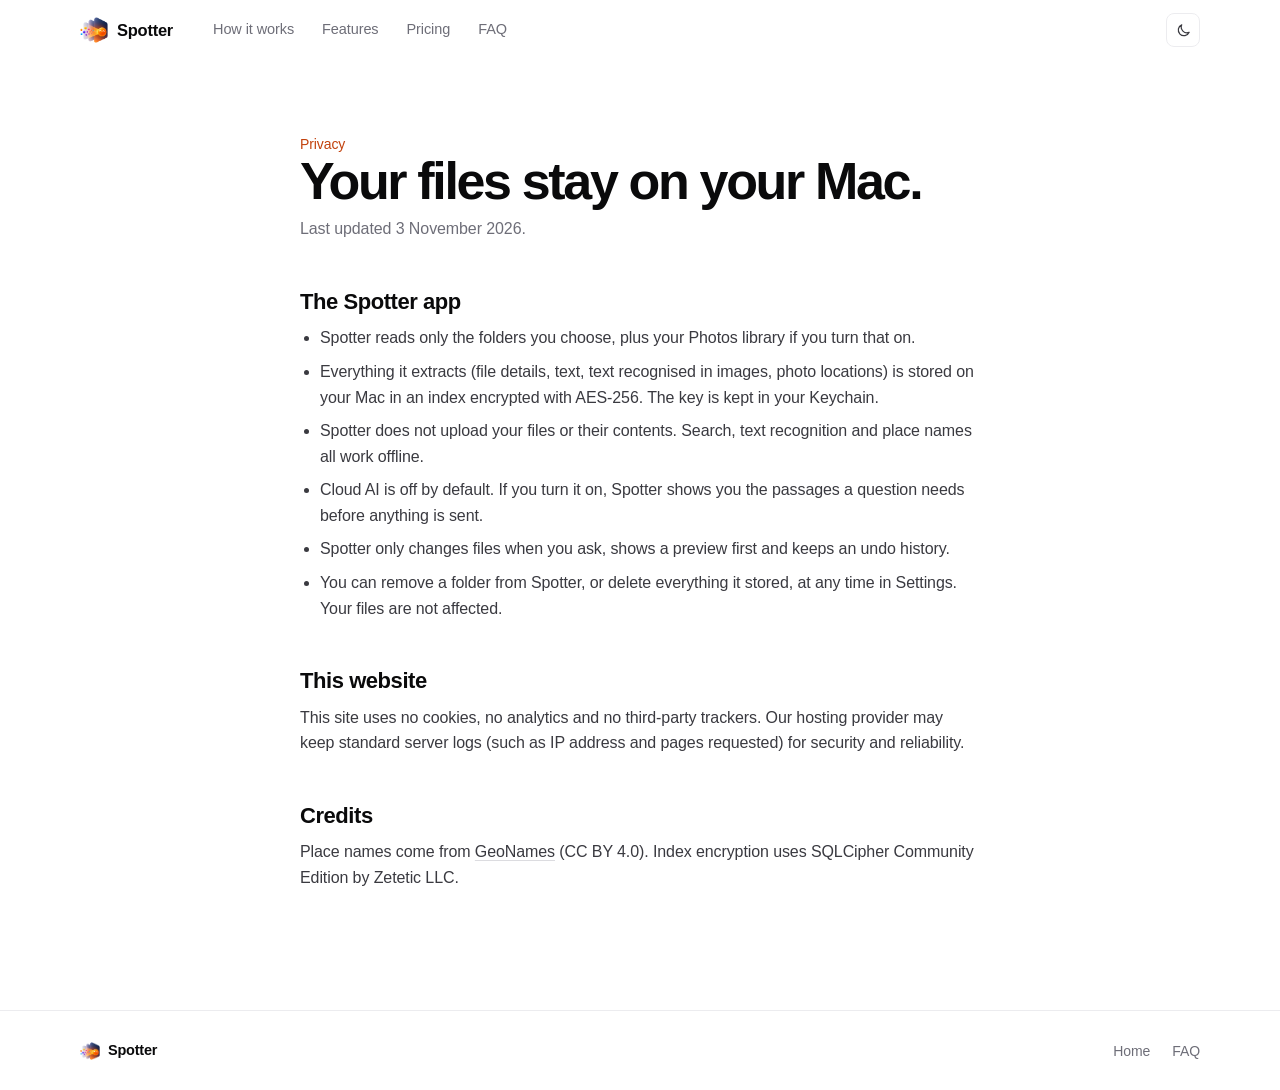
==== commit 1270b0b6: "Redesign: quiet, native-feeling site built around the live search Greyscale palette with one orange " ====
--- a/privacy.html
+++ b/privacy.html
@@ -5,44 +5,59 @@
 <meta name="viewport" content="width=device-width, initial-scale=1">
 <title>Privacy — Spotter</title>
 <meta name="description" content="How Spotter handles your data: everything stays on your Mac.">
+<meta name="color-scheme" content="light dark">
 <link rel="icon" href="favicon-64.png" type="image/png" sizes="64x64">
 <link rel="icon" href="favicon-32.png" type="image/png" sizes="32x32">
 <link rel="apple-touch-icon" href="apple-touch-icon.png">
 <meta property="og:image" content="https://thespotter.si/icon-512.png">
-<script>(()=>{let t;try{t=localStorage.getItem('theme')}catch(e){}if(t!=='light'&&t!=='dark')t=matchMedia('(prefers-color-scheme: light)').matches?'light':'dark';document.documentElement.dataset.theme=t})()</script>
-<link rel="stylesheet" href="styles.css?v=4">
+<script>(()=>{let t;try{t=localStorage.getItem('theme')}catch(e){}if(t!=='light'&&t!=='dark')t=matchMedia('(prefers-color-scheme: dark)').matches?'dark':'light';document.documentElement.dataset.theme=t})()</script>
+<link rel="stylesheet" href="styles.css?v=6">
 </head>
 <body>
-<div class="bg-fallback" aria-hidden="true"></div>
+<svg width="0" height="0" style="position:absolute" aria-hidden="true">
+  <defs>
+    <symbol id="i-sun" viewBox="0 0 24 24"><circle cx="12" cy="12" r="4"/><path d="M12 2.5v2M12 19.5v2M2.5 12h2M19.5 12h2M5.3 5.3l1.4 1.4M17.3 17.3l1.4 1.4M5.3 18.7l1.4-1.4M17.3 6.7l1.4-1.4"/></symbol>
+    <symbol id="i-moon" viewBox="0 0 24 24"><path d="M20 14.5A8 8 0 0 1 9.5 4a8 8 0 1 0 10.5 10.5z"/></symbol>
+  </defs>
+</svg>
 <header class="nav">
   <div class="wrap nav-inner">
-    <a class="brand" href="/"><img class="mark" src="logo.webp" alt="" width="36" height="33"><span>theSpotter<b>.si</b></span></a>
-    <nav><a href="/#features">Features</a><a href="/#faq">FAQ</a></nav>
+    <a class="brand" href="/" aria-label="Spotter home"><img src="logo.webp" alt="" width="28" height="26"><span>Spotter</span></a>
+    <nav class="nav-links"><a href="/#how">How it works</a><a href="/#features">Features</a><a href="/#pricing">Pricing</a><a href="/#faq">FAQ</a></nav>
+    <div class="nav-right">
+      <button class="icon-btn theme-toggle" type="button" aria-label="Switch theme"><svg class="moon"><use href="#i-moon"/></svg><svg class="sun"><use href="#i-sun"/></svg></button>
+    </div>
   </div>
 </header>
 <main class="policy">
   <div class="wrap narrow">
-    <h1>Privacy</h1>
-    <p>Last updated 3 November 2026.</p>
+    <p class="label">Privacy</p>
+    <h1>Your files stay on your Mac.</h1>
+    <p class="updated">Last updated 3 November 2026.</p>
 
     <h2>The Spotter app</h2>
     <ul>
       <li>Spotter reads only the folders you choose, plus your Photos library if you turn that on.</li>
-      <li>Everything it extracts — file details, text, text recognized in images, photo locations — is stored on your Mac in an index encrypted with AES‑256. The key is kept in your Keychain.</li>
+      <li>Everything it extracts (file details, text, text recognised in images, photo locations) is stored on your Mac in an index encrypted with AES-256. The key is kept in your Keychain.</li>
       <li>Spotter does not upload your files or their contents. Search, text recognition and place names all work offline.</li>
+      <li>Cloud AI is off by default. If you turn it on, Spotter shows you the passages a question needs before anything is sent.</li>
       <li>Spotter only changes files when you ask, shows a preview first and keeps an undo history.</li>
       <li>You can remove a folder from Spotter, or delete everything it stored, at any time in Settings. Your files are not affected.</li>
     </ul>
 
     <h2>This website</h2>
-    <p>This site uses no cookies, no analytics and no third‑party trackers. Our hosting provider may keep standard server logs (such as IP address and pages requested) for security and reliability.</p>
+    <p>This site uses no cookies, no analytics and no third-party trackers. Our hosting provider may keep standard server logs (such as IP address and pages requested) for security and reliability.</p>
 
     <h2>Credits</h2>
     <p>Place names come from <a href="https://www.geonames.org">GeoNames</a> (CC BY 4.0). Index encryption uses SQLCipher Community Edition by Zetetic LLC.</p>
   </div>
 </main>
 <footer class="footer">
-  <div class="wrap footer-inner"><span>© 2026 Spotter</span><a href="/">Home</a></div>
+  <div class="wrap footer-inner">
+    <span class="brand small"><img src="logo.webp" alt="" width="20" height="18"><span>Spotter</span></span>
+    <span class="footer-links"><a href="/">Home</a><a href="/#faq">FAQ</a></span>
+  </div>
 </footer>
+<script src="app.js?v=6"></script>
 </body>
 </html>
--- a/styles.css
+++ b/styles.css
@@ -1,605 +1,450 @@
+/* Spotter website. Quiet, native-feeling, one accent. */
+
 :root {
-  --bg: #080b1d;
-  --ink: #f1f4fa;
-  --ink-soft: #9aa6bd;
-  --ink-dim: #6b778f;
-  --line: var(--fill-3);
-  --line-2: rgba(255, 255, 255, 0.14);
-  --blue: #ff7a1a;
-  --violet: #a78bfa;
-  --cyan: #38bdf8;
-  --green: #34d399;
-  --card: rgba(17, 20, 46, 0.62);
-  --card-2: rgba(24, 27, 58, 0.8);
-  --chip: rgba(255, 122, 26, 0.14);
-  --shadow: 0 30px 80px -30px rgba(0, 0, 0, 0.8);
-  --fill: rgba(255, 255, 255, 0.035);
-  --fill-2: rgba(255, 255, 255, 0.055);
-  --fill-3: rgba(255, 255, 255, 0.09);
-  --nav: rgba(12, 15, 36, 0.6);
-  --app-bg: rgba(16, 19, 44, 0.74);
-  --btn-bg: #fff;
-  --btn-ink: #05070e;
-  --strong: #fff;
-  --accent-text: #ffa45c;
-  --veil: linear-gradient(180deg, transparent 0, rgba(8, 11, 29, 0.25) 60vh, rgba(8, 11, 29, 0.55) 100vh);
-  --footer: rgba(8, 11, 29, 0.7);
+  --bg: #ffffff;
+  --bg-soft: #f7f7f8;
+  --surface: #ffffff;
+  --surface-2: #f4f4f5;
+  --line: #ececef;
+  --line-2: #dcdce0;
+  --ink: #0a0a0b;
+  --ink-2: #3a3a40;
+  --muted: #6e6e78;
+  --faint: #a0a0aa;
+  --accent: #f26a0f;
+  --accent-ink: #c2410c;
+  --accent-soft: rgba(242, 106, 15, .13);
+  --g1: #3a3a40; --g2: #74747e; --g3: #a8a8b0; --g4: #d6d6db;
+  --btn-bg: #0a0a0b;
+  --btn-fg: #ffffff;
+  --inv-bg: #0b0b0c;
+  --inv-ink: #f4f4f5;
+  --inv-muted: #9d9da6;
+  --inv-line: rgba(255, 255, 255, .1);
+  --shadow-sm: 0 1px 2px rgba(10, 10, 11, .04), 0 4px 12px -4px rgba(10, 10, 11, .06);
+  --shadow: 0 1px 2px rgba(10, 10, 11, .04), 0 12px 32px -10px rgba(10, 10, 11, .12), 0 40px 80px -32px rgba(10, 10, 11, .14);
+  --font: -apple-system, BlinkMacSystemFont, "Segoe UI Variable Text", "Segoe UI", Roboto, "Inter", Helvetica, Arial, sans-serif;
+  --mono: ui-monospace, "SF Mono", SFMono-Regular, Menlo, Consolas, monospace;
+  color-scheme: light;
+}
+:root[data-theme="dark"] {
+  --bg: #0b0b0c;
+  --bg-soft: #0f0f11;
+  --surface: #151517;
+  --surface-2: #1b1b1e;
+  --line: #232327;
+  --line-2: #303036;
+  --ink: #f4f4f5;
+  --ink-2: #d2d2d8;
+  --muted: #9d9da6;
+  --faint: #6c6c76;
+  --accent: #ff7a1f;
+  --accent-ink: #ff8d40;
+  --accent-soft: rgba(255, 122, 31, .17);
+  --g1: #e4e4e7; --g2: #a1a1aa; --g3: #6c6c76; --g4: #44444b;
+  --btn-bg: #f4f4f5;
+  --btn-fg: #0b0b0c;
+  --inv-bg: #141416;
+  --inv-ink: #f4f4f5;
+  --inv-muted: #9d9da6;
+  --inv-line: #26262b;
+  --shadow-sm: 0 1px 2px rgba(0, 0, 0, .3);
+  --shadow: 0 1px 2px rgba(0, 0, 0, .4), 0 24px 60px -20px rgba(0, 0, 0, .6);
   color-scheme: dark;
 }
 
-* { box-sizing: border-box; }
-html { scroll-behavior: smooth; background: var(--bg); }
+*, *::before, *::after { box-sizing: border-box; }
+html { background: var(--bg); -webkit-text-size-adjust: 100%; scroll-behavior: smooth; scroll-padding-top: 72px; }
 body {
-  margin: 0;
-  font-family: -apple-system, BlinkMacSystemFont, "SF Pro Text", "Inter", "Helvetica Neue", Arial, sans-serif;
-  color: var(--ink);
-  background: transparent;
-  line-height: 1.55;
-  -webkit-font-smoothing: antialiased;
-  overflow-x: hidden;
-}
+  margin: 0; background: var(--bg); color: var(--ink);
+  font: 16px/1.6 var(--font); letter-spacing: -0.006em;
+  -webkit-font-smoothing: antialiased; -moz-osx-font-smoothing: grayscale;
+  text-rendering: optimizeLegibility; overflow-x: hidden;
+}
+img { display: block; max-width: 100%; height: auto; }
 a { color: inherit; text-decoration: none; }
-button { font: inherit; color: inherit; }
-svg { width: 18px; height: 18px; fill: none; stroke: currentColor; stroke-width: 1.7; stroke-linecap: round; stroke-linejoin: round; flex: none; }
-.wrap { width: min(1180px, calc(100% - 32px)); margin: 0 auto; position: relative; }
-.narrow { width: min(820px, calc(100% - 32px)); }
+button { font: inherit; color: inherit; cursor: pointer; }
+h1, h2, h3, p { margin: 0; }
+ul { margin: 0; padding: 0; list-style: none; }
+svg { width: 1em; height: 1em; fill: none; stroke: currentColor; stroke-width: 1.7; stroke-linecap: round; stroke-linejoin: round; flex: none; }
+kbd {
+  font: 500 11.5px/1 var(--font); color: var(--muted);
+  display: inline-grid; place-items: center; min-width: 22px; height: 22px; padding: 0 6px;
+  border: 1px solid var(--line-2); border-bottom-width: 2px; border-radius: 6px; background: var(--surface);
+}
+::selection { background: var(--accent-soft); }
+:focus-visible { outline: 2px solid var(--accent); outline-offset: 2px; border-radius: 6px; }
+
+.wrap { width: min(1120px, 100% - 48px); margin-inline: auto; }
 .center { text-align: center; }
-.center .section-lede { margin-left: auto; margin-right: auto; }
-mark { background: none; color: var(--strong); font-weight: 700; }
-
-/* Background */
-#bg { position: fixed; inset: 0; width: 100vw; height: 100vh; z-index: -2; display: block; }
-.bg-fallback { position: fixed; inset: 0; z-index: -3; background:
-  radial-gradient(900px 600px at 15% -10%, rgba(255, 122, 26, 0.3), transparent 60%),
-  radial-gradient(800px 600px at 90% 0%, rgba(139, 92, 246, 0.3), transparent 60%),
-  radial-gradient(900px 700px at 50% 110%, rgba(255, 61, 139, 0.16), transparent 60%), var(--bg); }
-.has-gl .bg-fallback { display: none; }
-main::before { content: ""; position: fixed; inset: 0; z-index: -1; pointer-events: none;
-  background: var(--veil); }
-
-/* Glass */
-.glass { background: var(--card); border: 1px solid var(--line); border-radius: 24px; box-shadow: var(--shadow), inset 0 1px 0 var(--fill-2); }
-
-/* Nav */
-.nav { position: sticky; top: 0; z-index: 30; padding: 12px 0; }
-.nav-inner { display: flex; align-items: center; gap: 20px; height: 56px; padding: 0 10px 0 16px; border-radius: 18px; background: var(--nav); border: 1px solid var(--line); backdrop-filter: blur(22px) saturate(160%); -webkit-backdrop-filter: blur(22px) saturate(160%); }
-.brand { display: flex; align-items: center; gap: 10px; font-weight: 700; font-size: 18px; letter-spacing: -0.01em; }
-.nav nav { display: flex; gap: 26px; font-size: 14.5px; color: var(--ink-soft); margin-left: auto; }
-.nav nav a:hover { color: var(--ink); }
-.nav nav a { white-space: nowrap; }
-.nav-cta { font-size: 14px; font-weight: 600; background: var(--btn-bg); color: var(--btn-ink); padding: 9px 16px; border-radius: 12px; }
-
-/* Hero */
-.hero { padding: 72px 0 30px; }
-.hero-inner { text-align: center; }
-.eyebrow { display: inline-flex; align-items: center; gap: 10px; font-size: 13px; font-weight: 600; color: #ffd2ad; background: var(--fill-2); border: 1px solid var(--line-2); padding: 7px 14px; border-radius: 999px; margin: 0 0 28px; }
-.pulse { width: 8px; height: 8px; border-radius: 50%; background: var(--green); box-shadow: 0 0 0 0 rgba(52, 211, 153, 0.6); animation: pulse 2s infinite; }
-@keyframes pulse { 70% { box-shadow: 0 0 0 10px rgba(52, 211, 153, 0); } 100% { box-shadow: 0 0 0 0 rgba(52, 211, 153, 0); } }
-h1 { font-size: clamp(46px, 8.2vw, 108px); line-height: 0.98; letter-spacing: -0.05em; margin: 0 0 26px; font-weight: 800; }
-.grad { background: linear-gradient(100deg, #ffc53d 0%, #ff7a1a 28%, #ff3d8b 55%, #8b5cf6 80%, #ffc53d 100%); background-size: 220% auto; -webkit-background-clip: text; background-clip: text; color: transparent; animation: shine 9s linear infinite; }
-.grad-green { background: linear-gradient(100deg, #6ee7b7, #34d399 40%, #67e8f9); -webkit-background-clip: text; background-clip: text; color: transparent; }
-@keyframes shine { to { background-position: 220% center; } }
-.lede { font-size: clamp(17px, 2vw, 21px); color: var(--ink-soft); max-width: 720px; margin: 0 auto 34px; }
-.cta-row { display: flex; gap: 12px; justify-content: center; flex-wrap: wrap; }
-.btn { display: inline-flex; align-items: center; justify-content: center; gap: 8px; height: 52px; padding: 0 26px; border-radius: 14px; font-weight: 600; font-size: 16px; transition: transform .2s, box-shadow .2s, border-color .2s; }
-.btn-primary { background: var(--btn-bg); color: var(--btn-ink); cursor: default; box-shadow: 0 0 0 1px rgba(255, 255, 255, 0.2), 0 12px 40px -10px rgba(255, 140, 60, 0.55); }
-.btn-glass { background: var(--fill-2); border: 1px solid var(--line-2); }
-.btn-glass:hover { border-color: rgba(255, 255, 255, 0.35); transform: translateY(-1px); }
-.btn-green { background: linear-gradient(135deg, #34d399, #10b981); color: #03110b; cursor: default; box-shadow: 0 12px 40px -12px rgba(52, 211, 153, 0.7); }
-.btn.wide { width: 100%; margin-top: 26px; }
-.fine { font-size: 13px; color: var(--ink-dim); margin: 18px 0 60px; }
-
-/* Desktop mock */
-.desk { max-width: 1120px; margin: 0 auto; border-radius: 22px; padding: 0 28px 34px; border: 1px solid var(--line-2); background: linear-gradient(180deg, var(--fill-2), var(--fill)); box-shadow: 0 60px 140px -50px rgba(255, 122, 26, 0.45), 0 30px 80px -40px rgba(0, 0, 0, 0.9); transition: transform .4s cubic-bezier(.2, .8, .2, 1); transform-style: preserve-3d; }
-.menubar { display: flex; align-items: center; gap: 18px; height: 30px; font-size: 12.5px; color: var(--ink-soft); margin: 0 -28px 26px; padding: 0 18px; border-bottom: 1px solid var(--line); border-radius: 22px 22px 0 0; background: var(--fill-2); }
-.menubar i { flex: 1; }
-.app { border-radius: 16px; overflow: hidden; background: var(--app-bg); border: 1px solid var(--line-2); backdrop-filter: blur(28px) saturate(170%); -webkit-backdrop-filter: blur(28px) saturate(170%); text-align: left; box-shadow: 0 40px 90px -30px rgba(0, 0, 0, 0.9); }
-.app-bar { display: flex; align-items: center; gap: 14px; height: 46px; padding: 0 16px; border-bottom: 1px solid var(--line); background: var(--fill); }
-.lights { display: flex; gap: 8px; }
-.lights i { width: 12px; height: 12px; border-radius: 50%; background: #ff5f57; }
-.lights i:nth-child(2) { background: #febc2e; }
-.lights i:nth-child(3) { background: #28c840; }
-.app-title { display: flex; align-items: center; gap: 8px; font-weight: 600; font-size: 13.5px; margin-left: 6px; }
-.app-status { margin-left: auto; display: flex; align-items: center; gap: 7px; font-size: 12px; font-weight: 600; color: var(--ink-soft); background: var(--fill-2); border: 1px solid var(--line); padding: 4px 10px; border-radius: 999px; }
-.dot { width: 7px; height: 7px; border-radius: 50%; background: var(--green); box-shadow: 0 0 10px var(--green); }
-.app-body { display: grid; grid-template-columns: 200px 1fr; min-height: 500px; }
-.side { padding: 12px 10px; border-right: 1px solid var(--line); background: var(--fill); font-size: 13px; }
-.side p { margin: 14px 10px 6px; font-size: 10.5px; font-weight: 700; letter-spacing: 0.07em; text-transform: uppercase; color: var(--ink-dim); }
-.side p:first-child { margin-top: 2px; }
-.side a { display: flex; align-items: center; gap: 10px; padding: 6px 10px; border-radius: 8px; color: var(--ink-soft); }
-.side a svg { width: 16px; height: 16px; color: var(--blue); }
-.side a.on { background: rgba(255, 122, 26, 0.9); color: #fff; }
-.side a.on svg { color: #fff; }
-.pane { padding: 22px 24px 24px; }
-.askbar { position: relative; display: flex; align-items: center; gap: 12px; height: 56px; padding: 0 16px; border-radius: 15px; background: var(--fill-2); border: 1px solid rgba(255, 150, 70, 0.4); box-shadow: 0 0 0 4px rgba(255, 122, 26, 0.12), 0 0 40px -8px rgba(255, 122, 26, 0.5); font-size: 17px; }
-.ab-ico { width: 22px; height: 22px; color: var(--accent-text); }
-.typed { white-space: nowrap; overflow: hidden; text-overflow: ellipsis; }
-.caret { width: 2px; height: 22px; background: var(--accent-text); animation: blink 1s steps(1) infinite; flex: none; }
-@keyframes blink { 50% { opacity: 0; } }
-.ab-keys { margin-left: auto; display: flex; gap: 3px; }
-.try { display: flex; flex-wrap: wrap; gap: 7px; margin: 14px 0 18px; }
-.try button { border: 1px solid var(--line); background: var(--fill); border-radius: 9px; padding: 5px 11px; font-size: 12.5px; color: var(--ink-soft); cursor: pointer; transition: all .15s; }
-.try button:hover { color: var(--ink); border-color: var(--line-2); }
-.try button.on { background: rgba(255, 122, 26, 0.9); border-color: transparent; color: #fff; }
-.answer { opacity: 0; transform: translateY(8px); transition: opacity .35s, transform .35s; min-height: 270px; }
-.answer.in { opacity: 1; transform: none; }
-.chips { display: flex; flex-wrap: wrap; gap: 7px; margin-bottom: 12px; }
-.chips span { font-size: 12px; color: var(--ink-soft); background: var(--chip); padding: 4px 10px; border-radius: 999px; }
-.chips span.m { background: rgba(167, 139, 250, 0.16); }
-.chips b { color: var(--ink); }
-.files { list-style: none; margin: 0; padding: 0; border-radius: 13px; overflow: hidden; border: 1px solid var(--line); background: var(--fill); }
-.files li { display: grid; grid-template-columns: 38px 1fr 46px; gap: 12px; align-items: center; padding: 11px 14px; border-top: 1px solid var(--line); animation: rise .4s ease both; }
-.files li:nth-child(2) { animation-delay: .07s; }
-.files li:nth-child(3) { animation-delay: .14s; }
+.muted { color: var(--muted); }
+
+/* ---------- Buttons ---------- */
+.btn {
+  display: inline-flex; align-items: center; justify-content: center; gap: 8px;
+  height: 44px; padding: 0 20px; border-radius: 10px; border: 0;
+  background: var(--btn-bg); color: var(--btn-fg); font-size: 15px; font-weight: 500;
+  transition: opacity .2s;
+}
+.btn:hover { opacity: .86; }
+.btn-sm { height: 34px; padding: 0 14px; font-size: 14px; border-radius: 8px; }
+.btn-block { display: flex; width: 100%; }
+.btn[aria-disabled="true"] { opacity: .45; cursor: default; }
+.icon-btn {
+  display: grid; place-items: center; width: 34px; height: 34px; padding: 0;
+  border: 1px solid var(--line); border-radius: 8px; background: transparent; color: var(--ink-2);
+  transition: background .2s, border-color .2s;
+}
+.icon-btn:hover { background: var(--surface-2); border-color: var(--line-2); }
+.icon-btn svg { font-size: 17px; }
+.theme-toggle .sun { display: none; }
+:root[data-theme="dark"] .theme-toggle .sun { display: block; }
+:root[data-theme="dark"] .theme-toggle .moon { display: none; }
+.text-link { display: inline-flex; align-items: center; gap: 6px; font-weight: 500; }
+.text-link svg { transition: transform .2s; }
+.text-link:hover svg { transform: translateX(3px); }
+
+/* ---------- Nav ---------- */
+.nav {
+  position: sticky; top: 0; z-index: 50;
+  background: color-mix(in srgb, var(--bg) 82%, transparent);
+  -webkit-backdrop-filter: saturate(180%) blur(14px); backdrop-filter: saturate(180%) blur(14px);
+  border-bottom: 1px solid transparent; transition: border-color .25s;
+}
+.nav.scrolled { border-bottom-color: var(--line); }
+.nav-inner { display: flex; align-items: center; gap: 40px; height: 60px; }
+.brand { display: inline-flex; align-items: center; gap: 9px; font-size: 16.5px; font-weight: 600; letter-spacing: -0.015em; }
+.brand img { width: 28px; }
+.brand.small { font-size: 14.5px; gap: 8px; color: var(--ink); }
+.brand.small img { width: 20px; }
+.nav-links { display: flex; gap: 28px; font-size: 14.5px; color: var(--muted); }
+.nav-links a { transition: color .2s; }
+.nav-links a:hover { color: var(--ink); }
+.nav-right { margin-left: auto; display: flex; align-items: center; gap: 10px; }
+
+/* ---------- Hero ---------- */
+.hero { padding: 84px 0 40px; text-align: center; }
+.eyebrow {
+  display: inline-flex; align-items: center; gap: 8px; padding: 5px 12px 5px 10px;
+  font-size: 13.5px; font-weight: 500; color: var(--ink-2);
+  border: 1px solid var(--line); border-radius: 999px; background: var(--surface);
+}
+.dot { width: 6px; height: 6px; border-radius: 50%; background: var(--accent); }
+h1 {
+  margin: 24px auto 20px; max-width: 860px; text-wrap: balance;
+  font-size: clamp(42px, 7.2vw, 78px); line-height: 1.02; font-weight: 600; letter-spacing: -0.045em;
+}
+.lede { text-wrap: balance; max-width: 580px; margin: 0 auto; font-size: 19px; line-height: 1.55; color: var(--muted); letter-spacing: -0.012em; }
+
+/* The search panel */
+.spot {
+  max-width: 760px; margin: 52px auto 0; text-align: left;
+  background: var(--surface); border: 1px solid var(--line); border-radius: 18px;
+  box-shadow: var(--shadow); overflow: hidden;
+}
+.spot-bar { display: flex; align-items: center; gap: 14px; height: 66px; padding: 0 20px; cursor: text; }
+.spot-ico { font-size: 22px; color: var(--muted); }
+.spot-bar input {
+  flex: 1; min-width: 0; height: 100%; border: 0; outline: 0; background: transparent; color: var(--ink);
+  font: 400 20px/1 var(--font); letter-spacing: -0.015em;
+}
+.spot-bar input::placeholder { color: var(--faint); }
+.spot-bar input::-webkit-search-cancel-button { display: none; }
+.spot-body { display: flex; flex-direction: column; border-top: 1px solid var(--line); min-height: 300px; }
+.spot-body > .empty { flex: 1; }
+.files-foot { margin-top: auto; padding: 4px 20px 16px; font-size: 12.5px; color: var(--faint); }
+.spot-foot { border-top: 1px solid var(--line); padding: 10px 20px; font-size: 12.5px; color: var(--faint); background: var(--surface-2); }
+
+.chips { display: flex; flex-wrap: wrap; gap: 6px; padding: 14px 20px 6px; }
+.chips span { font-size: 12.5px; color: var(--muted); padding: 3px 8px; border-radius: 6px; background: var(--surface-2); border: 1px solid var(--line); }
+.chips span b { color: var(--ink); font-weight: 500; }
+.chips span.m { background: transparent; border-color: transparent; color: var(--accent-ink); }
+.chips span.m b { color: var(--accent-ink); }
+
+.files { padding: 4px 8px 10px; }
+.files li {
+  display: grid; grid-template-columns: 30px minmax(0, 1fr) auto; gap: 14px; align-items: center;
+  padding: 11px 12px; border-radius: 10px;
+}
+.files li:first-child { background: var(--surface-2); }
+.spot-body.in .files li, .spot-body.in .ai-answer { animation: rise .38s cubic-bezier(.2, .7, .2, 1) both; animation-delay: calc(var(--i, 0) * 45ms); }
 @keyframes rise { from { opacity: 0; transform: translateY(6px); } }
-.files li:first-child { border-top: 0; }
-.f-main b { display: block; font-size: 13.5px; overflow-wrap: anywhere; }
-.f-main small { display: block; font-size: 12px; color: var(--ink-dim); }
-.f-main .snip { color: var(--ink-soft); }
-.f-main .tags { margin-top: 5px; }
-.ico { width: 38px; height: 46px; border-radius: 7px; display: grid; place-items: center; font-size: 9.5px; font-weight: 700; color: #fff; font-style: normal; box-shadow: inset 0 -12px 20px rgba(0, 0, 0, 0.15); }
-.ico.pdf { background: linear-gradient(160deg, #ff7a7a, #e5484d); }
-.ico.img { background: linear-gradient(160deg, #2dd4bf, #0d9488); }
-.ico.vid { background: linear-gradient(160deg, #a78bfa, #7c3aed); }
-.tags { display: flex; gap: 5px; flex-wrap: wrap; }
-.tags em, .sc-why span { font-style: normal; font-size: 11px; font-weight: 600; padding: 2px 8px; border-radius: 999px; white-space: nowrap; }
-.t-name { color: #93c5fd; background: rgba(59, 130, 246, 0.16); }
-.t-text { color: #6ee7b7; background: rgba(16, 185, 129, 0.15); }
-.t-ocr { color: #fcd34d; background: rgba(245, 158, 11, 0.15); }
-.t-mean { color: #d8b4fe; background: rgba(168, 85, 247, 0.18); }
-.t-meta { color: #5eead4; background: rgba(20, 184, 166, 0.16); }
-.t-src { color: #a5b4fc; background: rgba(99, 102, 241, 0.18); }
-
-/* Score ring */
-.score { position: relative; width: 44px; height: 44px; display: grid; place-items: center; }
-.score svg { position: absolute; inset: 0; width: 100%; height: 100%; transform: rotate(-90deg); stroke-width: 3; }
-.score circle { stroke: var(--line-2); }
-.score .fill { stroke: hsl(calc(var(--v) * 1.4) 80% 60%); stroke-dasharray: var(--v) 100; animation: fillring 1.1s cubic-bezier(.2, .8, .2, 1) both; }
-@keyframes fillring { from { stroke-dasharray: 0 100; } }
-.score b { font-size: 12.5px; font-weight: 700; }
-.score.big { width: 76px; height: 76px; }
-.score.big svg { stroke-width: 2.6; }
-.score.big b { font-size: 22px; letter-spacing: -0.02em; }
-.score-card:not(.in) .score .fill { animation: none; stroke-dasharray: 0 100; }
-
-.ai-answer { padding: 18px 20px; border-radius: 15px; background: var(--fill); border: 1px solid rgba(167, 139, 250, 0.35); box-shadow: 0 0 40px -15px rgba(167, 139, 250, 0.6); }
-.ai-answer p { margin: 10px 0 0; font-size: 15px; }
-.ai-badge { display: inline-flex; align-items: center; gap: 6px; font-size: 12px; font-weight: 700; color: #d8b4fe; background: rgba(168, 85, 247, 0.16); padding: 3px 10px; border-radius: 999px; }
-.ai-badge svg { width: 14px; height: 14px; }
-.cite { display: inline-block; margin: 10px 6px 0 0; font-size: 12px; font-weight: 600; color: #93c5fd; background: var(--chip); padding: 3px 9px; border-radius: 999px; }
-.ai-more { color: var(--ink-soft); font-size: 13.5px !important; }
-.ai-more a { color: #93c5fd; font-weight: 600; }
-.ai-list { list-style: none; padding: 0; margin: 12px 0 0; display: grid; gap: 6px; }
-.ai-list li { display: flex; justify-content: space-between; padding: 8px 12px; border-radius: 10px; background: var(--fill); font-size: 13.5px; }
-.ai-list b { color: var(--green); }
-kbd { font-family: inherit; font-size: 11.5px; font-weight: 600; min-width: 22px; text-align: center; border: 1px solid var(--line-2); border-bottom-width: 2px; border-radius: 6px; padding: 1px 6px; background: var(--fill-2); color: var(--ink-soft); display: inline-block; }
-
-/* Marquee */
-.marquee { overflow: hidden; padding: 46px 0 10px; -webkit-mask: linear-gradient(90deg, transparent, #000 12%, #000 88%, transparent); mask: linear-gradient(90deg, transparent, #000 12%, #000 88%, transparent); }
-.track { display: flex; gap: 14px; width: max-content; animation: scroll 60s linear infinite; }
-.track span { white-space: nowrap; font-size: 15px; color: var(--ink-soft); padding: 10px 18px; border-radius: 999px; border: 1px solid var(--line); background: var(--fill); }
-@keyframes scroll { to { transform: translateX(-50%); } }
-
-/* Sections */
-.section { padding: 120px 0; position: relative; }
-h2 { font-size: clamp(36px, 5.4vw, 66px); letter-spacing: -0.045em; line-height: 1.02; margin: 0 0 18px; font-weight: 800; }
-.section-lede { font-size: 19px; color: var(--ink-soft); max-width: 660px; margin: 0 0 48px; }
-.kicker { font-size: 12.5px; font-weight: 700; text-transform: uppercase; letter-spacing: .12em; margin: 0 0 16px; }
-.k-blue { color: #ffa45c; } .k-violet { color: #c4b5fd; } .k-green { color: #6ee7b7; } .k-orange { color: #fdba74; } .k-pink { color: #f9a8d4; } .k-cyan { color: #67e8f9; }
-.note { font-size: 13px; color: var(--ink-dim); margin: 20px 0 0; }
-.cap { color: var(--ink-dim); font-size: 13px; margin: 6px 0 0; }
-.ticks { list-style: none; padding: 0; margin: 0; display: grid; gap: 12px; text-align: left; }
-.ticks li { padding-left: 30px; position: relative; color: var(--ink-soft); }
-.ticks li::before { content: ""; position: absolute; left: 0; top: 3px; width: 18px; height: 18px; border-radius: 50%; background: rgba(255, 122, 26, 0.18) url("data:image/svg+xml,%3Csvg xmlns='http://www.w3.org/2000/svg' viewBox='0 0 24 24' fill='none' stroke='%237cb5ff' stroke-width='3' stroke-linecap='round' stroke-linejoin='round'%3E%3Cpath d='M6 12.5l4 4L18 8'/%3E%3C/svg%3E") center / 12px no-repeat; }
-
-/* Reveal */
-.reveal { opacity: 0; transform: translateY(28px); transition: opacity .9s cubic-bezier(.2, .8, .2, 1), transform .9s cubic-bezier(.2, .8, .2, 1); }
-.reveal.in { opacity: 1; transform: none; }
-
-/* Pillars */
-.pillars { display: grid; grid-template-columns: repeat(4, 1fr); gap: 16px; }
-.pillar { position: relative; overflow: hidden; display: grid; gap: 6px; padding: 26px; border-radius: 22px; border: 1px solid var(--line); background: var(--card); transition: transform .3s, border-color .3s; }
-.pillar::after { content: ""; position: absolute; inset: auto -30% -60% -30%; height: 120%; background: radial-gradient(closest-side, var(--c), transparent); opacity: .22; transition: opacity .3s; }
-.pillar:hover { transform: translateY(-4px); border-color: var(--line-2); }
-.pillar:hover::after { opacity: .4; }
-.pillar svg { width: 30px; height: 30px; color: var(--c); stroke-width: 1.6; margin-bottom: 10px; }
-.pillar b { font-size: 22px; letter-spacing: -0.02em; }
-.pillar span { color: var(--ink-soft); font-size: 15px; position: relative; z-index: 1; }
-.p-find { --c: #ff7a1a; } .p-ask { --c: #a78bfa; } .p-clean { --c: #34d399; } .p-manage { --c: #38bdf8; }
-
-/* Split rows */
-.split { display: grid; grid-template-columns: 1fr 1fr; gap: 64px; align-items: center; }
-.row { display: grid; grid-template-columns: 1fr 1fr; gap: 64px; align-items: center; margin-bottom: 120px; }
-.row:last-child { margin-bottom: 0; }
-.row.flip .row-copy { order: 2; }
-.row h2 { font-size: clamp(32px, 4.2vw, 52px); }
-.row .section-lede { margin-bottom: 0; }
-
-/* Score card */
-.score-card { padding: 24px; display: grid; gap: 16px; }
-.sc-q, .mini-search { display: flex; align-items: center; gap: 10px; padding: 11px 14px; border-radius: 12px; background: var(--fill-2); border: 1px solid var(--line); font-size: 15.5px; }
-.sc-q svg, .mini-search svg { color: var(--accent-text); }
-.sc-top { display: grid; grid-template-columns: 38px 1fr auto; gap: 14px; align-items: center; }
-.sc-top b { display: block; font-size: 15.5px; overflow-wrap: anywhere; }
-.sc-top small { color: var(--ink-dim); font-size: 13px; }
-.sc-snip { margin: 0; color: var(--ink-soft); font-size: 14px; padding: 12px 14px; border-radius: 12px; background: var(--fill); border-left: 2px solid var(--green); }
-.bars { display: grid; gap: 11px; }
-.bars div { display: grid; grid-template-columns: 170px 1fr 130px; gap: 12px; align-items: center; font-size: 13.5px; }
-.bars span { color: var(--ink-soft); }
-.bars b { font-weight: 600; text-align: right; font-size: 13px; }
-.bars i { height: 6px; border-radius: 6px; background: var(--fill-3); position: relative; overflow: hidden; }
-.bars i::after { content: ""; position: absolute; inset: 0; width: 0; border-radius: inherit; background: linear-gradient(90deg, #ff7a1a, #ffc53d); transition: width 1.4s cubic-bezier(.2, .8, .2, 1) .3s; }
-.bars i.v::after { background: linear-gradient(90deg, #8b5cf6, #d8b4fe); }
-.bars i.t::after { background: linear-gradient(90deg, #14b8a6, #6ee7b7); }
-.score-card.in .bars i::after { width: var(--w); }
-.sc-why { display: flex; gap: 6px; flex-wrap: wrap; }
-
-/* Intelligence grid */
-.intel { display: grid; grid-template-columns: repeat(3, 1fr); gap: 16px; }
-.intel article, .clean-grid article, .every article { position: relative; background: var(--card); border: 1px solid var(--line); border-radius: 20px; padding: 26px; transition: border-color .3s, transform .3s; overflow: hidden; }
-.intel article:hover, .clean-grid article:hover, .every article:hover { border-color: rgba(255, 164, 92, 0.4); transform: translateY(-3px); }
-.intel svg, .every svg { width: 28px; height: 28px; color: var(--accent-text); stroke-width: 1.5; }
-.intel h3, .clean-grid h3, .every h3 { margin: 14px 0 8px; font-size: 18px; letter-spacing: -0.01em; }
-.intel p, .clean-grid p, .every p { margin: 0; color: var(--ink-soft); font-size: 15px; }
-
-/* Mocks */
-.mock { padding: 22px; display: grid; gap: 12px; }
-.chat { background: var(--card); }
-.bubble { max-width: 92%; padding: 11px 15px; border-radius: 16px; font-size: 14.5px; }
-.bubble.me { justify-self: end; background: linear-gradient(135deg, #ff8a1f, #ff3d6e); color: #fff; border-bottom-right-radius: 5px; }
-.bubble.ai { background: var(--fill-2); border: 1px solid var(--line); border-bottom-left-radius: 5px; width: 92%; }
-.mini-table { width: 100%; border-collapse: collapse; margin-top: 10px; font-size: 13.5px; }
-.mini-table th { text-align: left; color: var(--ink-dim); font-weight: 600; font-size: 12px; padding: 6px 4px; border-bottom: 1px solid var(--line); }
-.mini-table td { padding: 7px 4px; border-bottom: 1px solid var(--line); }
-.mini-table td:last-child, .mini-table th:last-child { text-align: right; }
-.mini-table .muted td { color: var(--ink-soft); border-bottom: 0; }
-.mini-table b { color: var(--green); }
-.plan { border: 1px solid var(--line); border-radius: 14px; overflow: hidden; font-size: 13.5px; }
-.plan p { margin: 0; padding: 10px 12px; background: var(--fill); }
-.plan div { display: flex; justify-content: space-between; gap: 10px; padding: 9px 12px; border-top: 1px solid var(--line); }
-.plan div span:last-child { color: var(--green); font-weight: 600; text-align: right; }
-.plan .muted { color: var(--ink-soft); }
-.btns { display: flex; gap: 8px; justify-content: flex-end; }
-.mini { border: 0; background: linear-gradient(135deg, #ff8a1f, #ff3d6e); color: #fff; font-size: 13px; font-weight: 600; padding: 8px 14px; border-radius: 10px; }
-.mini.ghost { background: var(--fill-2); border: 1px solid var(--line-2); }
-.versions { display: grid; gap: 8px; font-size: 14px; }
-.versions div { display: grid; grid-template-columns: 64px 1fr auto; gap: 10px; align-items: center; padding: 11px 13px; border: 1px solid var(--line); border-radius: 12px; background: var(--fill); }
-.versions .hit { border-color: rgba(244, 114, 182, 0.6); background: rgba(244, 114, 182, 0.08); box-shadow: 0 0 30px -12px rgba(244, 114, 182, 0.7); }
-.versions em { font-style: normal; font-size: 11.5px; font-weight: 700; color: #f9a8d4; background: rgba(244, 114, 182, 0.15); padding: 2px 8px; border-radius: 999px; }
-
-/* Clean */
-.clean::before { content: ""; position: absolute; inset: 0; z-index: -1; background: radial-gradient(800px 500px at 50% 30%, rgba(16, 185, 129, 0.16), transparent 70%); }
-.clean-hero { display: grid; grid-template-columns: 1fr 1fr; gap: 56px; align-items: center; padding: 40px; border-radius: 28px; background: var(--card); border: 1px solid rgba(52, 211, 153, 0.22); box-shadow: 0 50px 120px -50px rgba(16, 185, 129, 0.45); margin-bottom: 18px; }
-.orb-wrap { position: relative; width: min(380px, 100%); aspect-ratio: 1; margin: 0 auto; display: grid; place-items: center; }
-.orb { position: absolute; inset: 16%; border-radius: 50%; background: radial-gradient(circle at 35% 30%, #a7f3d0, #10b981 45%, #064e3b 80%); box-shadow: 0 0 80px rgba(52, 211, 153, 0.55), inset -20px -30px 60px rgba(0, 0, 0, 0.35); }
-.orb i { position: absolute; inset: -14%; border-radius: 50%; border: 1px solid rgba(110, 231, 183, 0.35); animation: ripple 3.6s ease-out infinite; }
-.orb i:nth-child(2) { animation-delay: 1.2s; }
-.orb i:nth-child(3) { animation-delay: 2.4s; }
-@keyframes ripple { from { transform: scale(.85); opacity: .9; } to { transform: scale(1.35); opacity: 0; } }
-.donut { position: absolute; inset: 0; width: 100%; height: 100%; transform: rotate(-90deg); stroke-width: 9; }
-.donut .track { stroke: var(--fill-2); }
-.donut .seg { stroke-dasharray: 0 100; stroke-dashoffset: calc(var(--off) * -1); transition: stroke-dasharray 1.4s cubic-bezier(.2, .8, .2, 1); stroke-linecap: butt; }
-.clean-hero.in .seg { stroke-dasharray: calc(var(--len) - 1) 100; }
-.clean-hero.in .s2 { transition-delay: .15s; } .clean-hero.in .s3 { transition-delay: .3s; } .clean-hero.in .s4 { transition-delay: .45s; } .clean-hero.in .s5 { transition-delay: .6s; }
-.s1, .c1 { stroke: #34d399; background: #34d399; } .s2, .c2 { stroke: #38bdf8; background: #38bdf8; } .s3, .c3 { stroke: #a78bfa; background: #a78bfa; } .s4, .c4 { stroke: #fbbf24; background: #fbbf24; } .s5, .c5 { stroke: #f472b6; background: #f472b6; }
-.orb-text { position: relative; text-align: center; color: #022c22; }
-.orb-text b { display: block; font-size: clamp(34px, 5vw, 50px); letter-spacing: -0.04em; line-height: 1; color: #fff; text-shadow: 0 2px 20px rgba(0, 0, 0, 0.35); }
-.orb-text > span { color: rgba(255, 255, 255, 0.85); font-weight: 600; font-size: 14px; }
-.clean-list { display: grid; gap: 10px; }
-.clean-list div { display: grid; grid-template-columns: 12px 1fr auto; gap: 12px; align-items: center; padding: 13px 16px; border-radius: 14px; background: var(--fill); border: 1px solid var(--line); }
-.clean-list i { width: 10px; height: 10px; border-radius: 3px; }
-.clean-list b { font-variant-numeric: tabular-nums; }
-.clean-list .btn { justify-self: start; margin-top: 8px; }
-.clean-grid { display: grid; grid-template-columns: repeat(3, 1fr); gap: 16px; }
-.clean-grid svg { width: 28px; height: 28px; color: var(--green); stroke-width: 1.5; }
-.honest { display: grid; grid-template-columns: repeat(3, 1fr); gap: 16px; margin-top: 18px; }
-.honest div { padding: 20px 22px; border-radius: 18px; border: 1px dashed rgba(52, 211, 153, 0.35); display: grid; gap: 4px; }
-.honest b { color: #a7f3d0; }
-.honest span { color: var(--ink-soft); font-size: 14.5px; }
-
-/* File manager mock */
-.fm { overflow: hidden; margin-bottom: 18px; }
-.fm-bar { display: flex; align-items: center; gap: 18px; height: 48px; padding: 0 16px; border-bottom: 1px solid var(--line); background: var(--fill); }
-.tabs { display: flex; gap: 4px; flex: 1; overflow: hidden; }
-.tabs span { font-size: 12.5px; padding: 5px 14px; border-radius: 8px; color: var(--ink-soft); white-space: nowrap; }
-.tabs span.on { background: var(--fill-3); color: var(--ink); }
-.tabs .plus { color: var(--ink-dim); }
-.views { display: flex; gap: 4px; }
-.views svg { width: 28px; height: 24px; padding: 4px 6px; border-radius: 6px; color: var(--ink-soft); }
-.views svg.on { background: var(--fill-3); color: var(--ink); }
-.fm-panes { display: grid; grid-template-columns: 1fr 1fr; }
-.fm-pane { padding: 14px 16px 18px; }
-.fm-pane + .fm-pane { border-left: 1px solid var(--line); }
-.crumb { margin: 0 0 10px; font-size: 12px; color: var(--ink-dim); }
-.crumb b { color: var(--ink); }
-.fm-pane ul { list-style: none; margin: 0; padding: 0; display: grid; gap: 2px; }
-.fm-pane li { display: grid; grid-template-columns: 20px 1fr auto; gap: 10px; align-items: center; padding: 7px 10px; border-radius: 8px; font-size: 13.5px; }
-.fm-pane li svg { width: 17px; height: 17px; color: var(--cyan); }
-.fm-pane li em { font-style: normal; color: var(--ink-dim); font-size: 12.5px; font-variant-numeric: tabular-nums; }
-.fm-pane li.sel { background: rgba(255, 122, 26, 0.28); }
-.fm-pane li.sel em { color: var(--ink-soft); }
-.fm-pane li.drop { border: 1px dashed rgba(56, 189, 248, 0.6); color: #7dd3fc; margin-top: 6px; animation: glowdash 2.4s ease-in-out infinite; }
-@keyframes glowdash { 50% { background: rgba(56, 189, 248, 0.08); } }
-.rename { border-top: 1px solid var(--line); padding: 16px 18px; display: grid; gap: 8px; background: var(--fill); }
-.rn-head { display: flex; align-items: center; gap: 10px; font-size: 14px; }
-.rn-head svg { color: var(--violet); }
-.rn-head span { margin-left: auto; color: var(--ink-dim); font-size: 12.5px; }
-.rn-row { display: grid; grid-template-columns: 1fr 24px 1.4fr; gap: 10px; font-size: 13.5px; padding: 6px 10px; border-radius: 8px; background: var(--fill); }
-.rn-row s { color: var(--ink-dim); }
-.rn-row span { color: var(--ink-dim); text-align: center; }
-.rn-row b { color: #c4b5fd; font-weight: 600; }
-.icons { display: grid; grid-template-columns: repeat(4, 1fr); gap: 14px; }
-.icons div { background: var(--card); border: 1px solid var(--line); border-radius: 18px; padding: 20px; display: grid; gap: 4px; align-content: start; transition: border-color .3s; }
-.icons div:hover { border-color: rgba(56, 189, 248, 0.4); }
-.icons svg { width: 26px; height: 26px; color: var(--cyan); stroke-width: 1.5; margin-bottom: 8px; }
-.icons b { font-size: 15.5px; }
-.icons span { color: var(--ink-soft); font-size: 14px; }
-
-/* Everywhere */
-.every { display: grid; grid-template-columns: repeat(3, 1fr); gap: 16px; margin-top: 16px; }
-
-/* Compare */
-.table-wrap { overflow-x: auto; padding: 0; }
-.compare { width: 100%; border-collapse: collapse; font-size: 14.5px; min-width: 760px; }
-.compare th, .compare td { padding: 15px 18px; border-bottom: 1px solid var(--line); text-align: center; }
-.compare td:first-child, .compare th:first-child { text-align: left; }
-.compare tr:last-child td { border-bottom: 0; }
-.compare th { font-size: 12px; text-transform: uppercase; letter-spacing: .06em; color: var(--ink-dim); font-weight: 700; }
-.compare th.us { color: var(--strong); }
-.compare td:nth-child(2), .compare th:nth-child(2) { background: rgba(255, 122, 26, 0.1); }
-.compare td.y::before, .compare td.n::before { content: ""; display: inline-block; width: 20px; height: 20px; vertical-align: middle; background: center / contain no-repeat; }
-.compare td.y::before { background-image: url("data:image/svg+xml,%3Csvg xmlns='http://www.w3.org/2000/svg' viewBox='0 0 24 24' fill='none' stroke='%2334d399' stroke-width='2.6' stroke-linecap='round' stroke-linejoin='round'%3E%3Cpath d='M5 12.5l4.5 4.5L19 7.5'/%3E%3C/svg%3E"); }
-.compare td.n::before { background-image: url("data:image/svg+xml,%3Csvg xmlns='http://www.w3.org/2000/svg' viewBox='0 0 24 24' fill='none' stroke='%23586378' stroke-width='2.2' stroke-linecap='round'%3E%3Cpath d='M7 12h10'/%3E%3C/svg%3E"); }
-.compare td.p { color: var(--ink-dim); font-size: 13px; }
-
-/* Privacy */
-.facts { display: grid; grid-template-columns: repeat(3, 1fr); gap: 12px; margin-top: 36px; }
-.facts div { padding: 16px; border-radius: 16px; border: 1px solid var(--line); background: var(--card); }
-.facts b { display: block; font-size: 24px; letter-spacing: -0.03em; }
-.facts span { color: var(--ink-soft); font-size: 13.5px; }
-.tiers { display: grid; gap: 10px; }
-.tier { display: flex; gap: 14px; align-items: flex-start; background: var(--card); border: 1px solid var(--line); border-radius: 16px; padding: 15px 18px; }
-.tier svg { width: 24px; height: 24px; color: var(--accent-text); margin-top: 2px; }
-.tier b { display: block; }
-.tier span { color: var(--ink-soft); font-size: 14.5px; }
-.tier.on { border-color: rgba(255, 164, 92, 0.55); background: rgba(255, 122, 26, 0.14); box-shadow: 0 0 50px -15px rgba(255, 122, 26, 0.6); }
-
-/* Price */
-.price-card { max-width: 440px; margin: 0 auto; padding: 38px; text-align: center; border-color: var(--line-2); box-shadow: 0 50px 120px -40px rgba(255, 122, 26, 0.5); }
-.price-card h3 { font-size: 30px; margin: 14px 0 2px; letter-spacing: -0.02em; }
-.pc-sub { margin: 0 0 24px; color: #ffa45c; font-weight: 600; }
-
-/* FAQ */
-.faq { padding: 6px 28px; margin-top: 36px; }
-details { border-bottom: 1px solid var(--line); padding: 20px 0; }
-details:last-child { border-bottom: 0; }
-summary { cursor: pointer; font-weight: 600; font-size: 17px; list-style: none; display: flex; justify-content: space-between; gap: 16px; }
-summary::-webkit-details-marker { display: none; }
-summary::after { content: "+"; color: var(--ink-soft); font-weight: 400; font-size: 22px; line-height: 1; transition: transform .2s; }
-details[open] summary::after { transform: rotate(45deg); }
-details p { color: var(--ink-soft); margin: 12px 0 0; }
-
-.final { padding: 160px 0; }
-.final h2 { font-size: clamp(42px, 7vw, 88px); }
-.final-icon { filter: drop-shadow(0 20px 60px rgba(255, 122, 26, 0.7)); margin-bottom: 28px; animation: float 6s ease-in-out infinite; }
-@keyframes float { 50% { transform: translateY(-10px); } }
-
-/* Footer */
-.footer { padding: 32px 0 40px; color: var(--ink-dim); font-size: 14px; border-top: 1px solid var(--line); background: var(--footer); }
-.footer-inner { display: flex; justify-content: space-between; gap: 16px; }
-.footer .links { display: flex; gap: 20px; }
-.footer a:hover { color: var(--ink); }
-
-/* Policy page */
-.policy { padding: 48px 0 88px; }
-.policy h1 { font-size: clamp(34px, 5vw, 52px); }
-.policy h2 { font-size: 22px; margin-top: 36px; letter-spacing: -0.01em; }
-.policy p, .policy li { color: var(--ink-soft); }
-.policy a { color: #ffa45c; }
-
-
-/* Brand */
-.brand .mark { width: 36px; height: auto; filter: drop-shadow(0 4px 10px rgba(255, 122, 26, 0.35)); }
-.brand span { font-size: 19px; font-weight: 800; letter-spacing: -0.03em; }
-.brand b { color: #ff7a1a; font-weight: 800; }
-
-/* Hero grid and logo scene */
-.hero { padding: 40px 0 30px; }
-.hero-grid { display: grid; grid-template-columns: 1.05fr 1fr; gap: 40px; align-items: center; min-height: min(78vh, 760px); }
-.hero-copy { text-align: left; }
-.hero-copy .lede { margin: 0 0 34px; }
-.hero-copy .cta-row { justify-content: flex-start; }
-.hero-copy .fine { margin-bottom: 0; }
-.hero-copy h1 { font-size: clamp(46px, 7vw, 100px); }
-.scene { position: relative; aspect-ratio: 1 / 0.95; width: 100%; max-width: 620px; justify-self: end; }
-.scene-logo { position: absolute; left: 14%; top: 8%; width: 82%; height: auto; filter: drop-shadow(0 40px 60px rgba(255, 110, 30, 0.35)) drop-shadow(0 10px 30px rgba(40, 30, 120, 0.35)); animation: bob 7s ease-in-out infinite; }
-@keyframes bob { 50% { transform: translateY(-10px) rotate(-0.6deg); } }
-#flow { position: absolute; inset: 0; width: 100%; height: 100%; pointer-events: none; }
-.scene-glow { position: absolute; left: 30%; top: 20%; width: 70%; height: 70%; border-radius: 50%; background: radial-gradient(closest-side, rgba(255, 122, 26, 0.45), rgba(255, 61, 139, 0.18) 55%, transparent); filter: blur(30px); animation: breathe 6s ease-in-out infinite; }
-@keyframes breathe { 50% { transform: scale(1.12); opacity: .8; } }
-.scene-tag { position: absolute; display: flex; align-items: center; gap: 8px; font-size: 12.5px; font-weight: 600; padding: 8px 12px; border-radius: 12px; background: var(--card-2); border: 1px solid var(--line-2); box-shadow: var(--shadow); backdrop-filter: blur(12px); -webkit-backdrop-filter: blur(12px); white-space: nowrap; animation: floaty 8s ease-in-out infinite; }
-.scene-tag i { width: 10px; height: 10px; border-radius: 3px; }
-.scene-tag b { color: #34d399; font-size: 15px; }
-.t1 { left: 0; top: 14%; } .t2 { left: 2%; bottom: 14%; animation-delay: -2s; } .t3 { right: 0; top: 2%; animation-delay: -4s; } .t4 { right: 4%; bottom: 6%; animation-delay: -6s; }
-@keyframes floaty { 50% { transform: translateY(-8px); } }
-.d-pdf { background: #ff5a5f; } .d-img { background: #14b8a6; } .d-shot { background: #ffc53d; }
-
-/* Live search box */
-.askbar { cursor: text; }
-.askbar input { flex: 1; min-width: 0; border: 0; outline: 0; background: transparent; color: var(--ink); font: inherit; font-size: 17px; }
-.askbar input::placeholder { color: var(--ink-dim); }
-.askbar input::-webkit-search-cancel-button { filter: grayscale(1); opacity: .5; }
-.askbar:focus-within { box-shadow: 0 0 0 4px rgba(255, 122, 26, 0.2), 0 0 40px -8px rgba(255, 122, 26, 0.55); }
-.try-label { font-size: 11px; font-weight: 700; letter-spacing: 0.06em; text-transform: uppercase; color: var(--ink-dim); margin-right: 4px; align-self: center; }
-.empty { display: grid; place-items: center; gap: 12px; text-align: center; padding: 40px 20px; color: var(--ink-soft); }
-.empty p { margin: 0; max-width: 420px; }
-.empty.ask { place-items: start; text-align: left; padding: 16px 18px; border-radius: 14px; border: 1px dashed var(--line-2); }
-.ico.doc { background: linear-gradient(160deg, #ffb347, #ff7a1a); }
-.ico.aud { background: linear-gradient(160deg, #ff6fae, #e11d74); }
-.ico.zip { background: linear-gradient(160deg, #94a3b8, #64748b); }
-.ico.code { background: linear-gradient(160deg, #60a5fa, #3b5bdb); }
-
-/* Before / after */
-.ba { margin: 0 0 18px; }
-.ba-head { display: flex; justify-content: space-between; align-items: flex-end; gap: 16px; margin-bottom: 14px; }
-.ba-head .kicker { margin-bottom: 6px; }
-.ba-head h3 { margin: 0; font-size: clamp(22px, 2.6vw, 30px); letter-spacing: -0.02em; }
-.ba-hint { display: inline-flex; align-items: center; gap: 8px; color: var(--ink-dim); font-size: 13.5px; }
-.ba-frame { position: relative; border-radius: 22px; overflow: hidden; border: 1px solid var(--line-2); background: var(--card); box-shadow: var(--shadow); min-height: 440px; }
-.ba-pane { position: absolute; inset: 0; padding: 22px 26px; transition: opacity .6s ease, transform .6s cubic-bezier(.2, .8, .2, 1); }
-.ba-frame[data-v="after"] .before, .ba-frame[data-v="before"] .after { opacity: 0; transform: scale(.98); pointer-events: none; }
-.seg { display: inline-flex; padding: 4px; border-radius: 12px; background: var(--fill-2); border: 1px solid var(--line); }
-.seg button { border: 0; background: none; padding: 7px 16px; border-radius: 9px; font-size: 14px; font-weight: 600; color: var(--ink-soft); cursor: pointer; }
-.seg button.on { background: linear-gradient(135deg, #ff8a1f, #ff3d6e); color: #fff; box-shadow: 0 6px 20px -6px rgba(255, 90, 40, 0.6); }
-.ba-pane.after { background: linear-gradient(135deg, rgba(255, 122, 26, 0.12), rgba(139, 92, 246, 0.1)), var(--card-2); }
-.ba-pane.before { background: var(--card); }
-.ba-label { margin: 0 0 14px; font-size: 12px; font-weight: 700; letter-spacing: .06em; text-transform: uppercase; color: var(--ink-dim); }
-.after .ba-label { color: var(--accent-text); }
-.ba-pane ul { list-style: none; margin: 0; padding: 0; display: grid; gap: 4px; }
-.ba-pane li { display: grid; grid-template-columns: 20px 1fr auto; gap: 10px; align-items: center; padding: 8px 10px; border-radius: 9px; font-size: 14px; }
-.ba-pane li:nth-child(odd) { background: var(--fill); }
-.ba-pane li svg { width: 17px; height: 17px; color: var(--ink-soft); }
-.ba-pane li em { font-style: normal; font-size: 12.5px; color: var(--ink-dim); font-variant-numeric: tabular-nums; }
-.ba-pane li small { color: var(--ink-dim); }
-.after li svg { color: var(--accent-text); }
-.after li.done svg { color: #34d399; }
-.after li.done span { color: var(--ink-soft); }
-.ba-total { position: absolute; right: 26px; bottom: 18px; margin: 0; font-weight: 700; color: #34d399; font-size: 14px; }
-
-@media (max-width: 960px) {
-  .hero-grid { grid-template-columns: 1fr; min-height: 0; gap: 10px; }
-  .hero-copy { text-align: center; }
-  .hero-copy .cta-row { justify-content: center; }
-  .hero-copy .lede { margin: 0 auto 30px; }
-  .scene { justify-self: center; max-width: 520px; }
-}
-@media (max-width: 560px) {
-  .hide-xs { display: none; }
-  .scene-tag { font-size: 11px; padding: 6px 9px; }
-  .t3, .t2 { display: none; }
-  .brand span { font-size: 17px; }
-  .ba-frame { min-height: 520px; }
-  .ba-pane { padding: 16px; }
-  .ba-pane li { grid-template-columns: 18px 1fr; }
-  .ba-pane li em { display: none; }
-  .ba-total { left: 16px; right: 16px; }
-}
-
-/* Light theme */
-:root[data-theme="light"] {
-  --bg: #faf7f2;
-  --ink: #141a3a;
-  --ink-soft: #4b5870;
-  --ink-dim: #7a879c;
-  --line: rgba(15, 23, 42, 0.08);
-  --line-2: rgba(15, 23, 42, 0.14);
-  --blue: #ea5a00;
-  --cyan: #0891b2;
-  --green: #059669;
-  --card: rgba(255, 255, 255, 0.74);
-  --card-2: rgba(255, 255, 255, 0.9);
-  --chip: rgba(234, 90, 0, 0.1);
-  --shadow: 0 1px 2px rgba(15, 23, 42, 0.05), 0 30px 70px -35px rgba(120, 60, 20, 0.35);
-  --fill: rgba(15, 23, 42, 0.03);
-  --fill-2: rgba(15, 23, 42, 0.045);
-  --fill-3: rgba(15, 23, 42, 0.07);
-  --nav: rgba(255, 255, 255, 0.7);
-  --app-bg: rgba(255, 255, 255, 0.78);
-  --btn-bg: #141a3a;
-  --btn-ink: #fff;
-  --strong: #141a3a;
-  --accent-text: #c2410c;
-  --veil: linear-gradient(180deg, transparent 0, rgba(250, 247, 242, 0.3) 60vh, rgba(250, 247, 242, 0.6) 100vh);
-  --footer: rgba(255, 255, 255, 0.7);
-  color-scheme: light;
-}
-[data-theme="light"] .bg-fallback { background:
-  radial-gradient(900px 600px at 15% -10%, rgba(234, 90, 0, 0.22), transparent 60%),
-  radial-gradient(800px 600px at 90% 0%, rgba(167, 139, 250, 0.25), transparent 60%),
-  radial-gradient(900px 700px at 50% 110%, rgba(56, 189, 248, 0.15), transparent 60%), var(--bg); }
-[data-theme="light"] .grad { background-image: linear-gradient(100deg, #f59e0b 0%, #ea5a00 28%, #e11d74 55%, #6d28d9 80%, #f59e0b 100%); }
-[data-theme="light"] .grad-green { background-image: linear-gradient(100deg, #059669, #10b981 40%, #0891b2); }
-[data-theme="light"] .eyebrow { color: #c2410c; background: rgba(255, 255, 255, 0.7); }
-[data-theme="light"] .btn-primary { box-shadow: 0 12px 40px -12px rgba(120, 60, 20, 0.55); }
-[data-theme="light"] .desk { background: linear-gradient(180deg, rgba(255, 255, 255, 0.55), rgba(255, 255, 255, 0.25)); box-shadow: 0 60px 140px -50px rgba(120, 60, 20, 0.45), 0 30px 80px -40px rgba(15, 23, 42, 0.35); }
-[data-theme="light"] .app { box-shadow: 0 40px 90px -30px rgba(15, 23, 42, 0.35); }
-[data-theme="light"] .askbar { background: #fff; border-color: rgba(234, 90, 0, 0.35); box-shadow: 0 0 0 4px rgba(234, 90, 0, 0.1), 0 10px 30px -12px rgba(234, 90, 0, 0.45); }
-[data-theme="light"] .k-blue { color: #c2410c; } [data-theme="light"] .k-violet { color: #7c3aed; } [data-theme="light"] .k-green { color: #047857; }
-[data-theme="light"] .k-orange { color: #c2410c; } [data-theme="light"] .k-pink { color: #be185d; } [data-theme="light"] .k-cyan { color: #0e7490; }
-[data-theme="light"] .t-name { color: #c2410c; background: rgba(37, 99, 235, 0.1); }
-[data-theme="light"] .t-text { color: #047857; background: rgba(16, 185, 129, 0.12); }
-[data-theme="light"] .t-ocr { color: #b45309; background: rgba(245, 158, 11, 0.14); }
-[data-theme="light"] .t-mean { color: #7c3aed; background: rgba(168, 85, 247, 0.12); }
-[data-theme="light"] .t-meta { color: #0f766e; background: rgba(20, 184, 166, 0.13); }
-[data-theme="light"] .t-src { color: #4338ca; background: rgba(99, 102, 241, 0.12); }
-[data-theme="light"] .ai-badge { color: #7c3aed; background: rgba(168, 85, 247, 0.12); }
-[data-theme="light"] .cite, [data-theme="light"] .ai-more a, [data-theme="light"] .pc-sub, [data-theme="light"] .policy a { color: #c2410c; }
-[data-theme="light"] .ai-answer { background: #fff; border-color: rgba(124, 58, 237, 0.3); box-shadow: 0 10px 40px -18px rgba(124, 58, 237, 0.5); }
-[data-theme="light"] .versions em { color: #be185d; }
-[data-theme="light"] .versions .hit { border-color: rgba(219, 39, 119, 0.5); background: rgba(219, 39, 119, 0.06); }
-[data-theme="light"] .honest b { color: #047857; }
-[data-theme="light"] .rn-row b { color: #6d28d9; }
-[data-theme="light"] .fm-pane li.drop { color: #0e7490; }
-[data-theme="light"] .fm-pane li.sel { background: rgba(234, 90, 0, 0.16); }
-[data-theme="light"] .clean::before { background: radial-gradient(800px 500px at 50% 30%, rgba(16, 185, 129, 0.14), transparent 70%); }
-[data-theme="light"] .clean-hero { box-shadow: 0 50px 120px -50px rgba(5, 150, 105, 0.4); border-color: rgba(5, 150, 105, 0.25); }
-[data-theme="light"] .honest div { border-color: rgba(5, 150, 105, 0.35); }
-[data-theme="light"] .ai-list b, [data-theme="light"] .mini-table b, [data-theme="light"] .plan div span:last-child { color: #047857; }
-[data-theme="light"] .tier.on { border-color: rgba(234, 90, 0, 0.45); background: rgba(234, 90, 0, 0.08); box-shadow: 0 10px 40px -18px rgba(234, 90, 0, 0.55); }
-[data-theme="light"] .compare td:nth-child(2), [data-theme="light"] .compare th:nth-child(2) { background: rgba(234, 90, 0, 0.07); }
-[data-theme="light"] .ticks li::before { background-color: rgba(234, 90, 0, 0.12); }
-[data-theme="light"] .side a.on, [data-theme="light"] .try button.on { background: #ea5a00; }
-[data-theme="light"] .final-icon { filter: drop-shadow(0 20px 50px rgba(234, 90, 0, 0.45)); }
-
-[data-theme="light"] .scene-logo { filter: drop-shadow(0 40px 50px rgba(255, 110, 30, 0.3)) drop-shadow(0 10px 25px rgba(40, 30, 120, 0.18)); }
-[data-theme="light"] .scene-glow { background: radial-gradient(closest-side, rgba(255, 140, 50, 0.35), rgba(255, 61, 139, 0.12) 55%, transparent); }
-[data-theme="light"] .scene-tag { background: rgba(255, 255, 255, 0.85); }
-[data-theme="light"] .scene-tag b, [data-theme="light"] .ba-total, [data-theme="light"] .after li.done svg { color: #059669; }
-[data-theme="light"] .ba-pane.after { background: linear-gradient(135deg, rgba(255, 122, 26, 0.1), rgba(139, 92, 246, 0.08)), #fff; }
-
-/* Theme toggle */
-.theme-toggle { display: grid; place-items: center; width: 38px; height: 38px; border-radius: 11px; border: 1px solid var(--line-2); background: var(--fill-2); color: var(--ink-soft); cursor: pointer; transition: color .2s, border-color .2s; }
-.theme-toggle:hover { color: var(--ink); border-color: var(--accent-text); }
-.theme-toggle .sun { display: none; }
-[data-theme="light"] .theme-toggle .sun { display: block; }
-[data-theme="light"] .theme-toggle .moon { display: none; }
-
-@media (max-width: 1040px) {
-  .pillars, .icons { grid-template-columns: repeat(2, 1fr); }
-  .hide-md { display: none; }
-}
-@media (max-width: 880px) {
-  .app-body { grid-template-columns: 1fr; }
-  .side, .app-status, .ab-keys, .menubar span:not(.mb-r) { display: none; }
-  .desk { padding: 0 10px 12px; }
-  .menubar { margin: 0 -10px 12px; }
-  .pane { padding: 16px 14px; }
-  .askbar { font-size: 15px; height: 52px; }
-  .split, .row, .clean-hero { grid-template-columns: 1fr; gap: 36px; }
-  .row { margin-bottom: 88px; }
-  .row.flip .row-copy { order: 0; }
-  .intel, .clean-grid, .every, .honest { grid-template-columns: 1fr; }
-  .clean-hero { padding: 24px; }
-  .fm-panes { grid-template-columns: 1fr; }
-  .fm-pane + .fm-pane { border-left: 0; border-top: 1px solid var(--line); }
-  .bars div { grid-template-columns: 1fr 90px; }
-  .bars div i { grid-column: 1 / -1; grid-row: 2; }
-  .hide-sm { display: none; }
-  .nav nav { gap: 16px; font-size: 14px; }
-  .section { padding: 84px 0; }
-  .rn-row { grid-template-columns: 1fr; gap: 0; }
-  .rn-row span { display: none; }
-}
-@media (max-width: 560px) {
-  .pillars, .icons, .facts { grid-template-columns: 1fr; }
-  .nav-cta { display: none; }
-  .files li { grid-template-columns: 34px 1fr 40px; gap: 10px; }
-  .footer-inner { flex-direction: column; }
-  .tabs span:nth-child(n+3) { display: none; }
-}
+.f-main { min-width: 0; }
+.f-main b { display: block; font-size: 15px; font-weight: 500; white-space: nowrap; overflow: hidden; text-overflow: ellipsis; }
+.f-main small { display: block; font-size: 13px; color: var(--muted); white-space: nowrap; overflow: hidden; text-overflow: ellipsis; }
+.f-main .snip { color: var(--ink-2); margin-top: 2px; }
+.f-main .tags { display: block; margin-top: 3px; font-size: 12px; color: var(--faint); }
+mark { background: var(--accent-soft); color: inherit; border-radius: 3px; padding: 0 2px; }
+
+.empty { display: grid; place-items: center; min-height: 240px; padding: 24px; text-align: center; color: var(--muted); font-size: 15px; }
+.empty b { color: var(--ink); font-weight: 500; }
+
+
+/* File glyph */
+.fi {
+  position: relative; display: block; width: 30px; height: 36px;
+  border: 1.5px solid var(--line-2); border-radius: 4px 10px 4px 4px; background: var(--surface);
+}
+.fi::after {
+  content: attr(data-k); position: absolute; left: 0; right: 0; bottom: 4px; text-align: center;
+  font: 700 7.5px/1 var(--font); letter-spacing: .02em; color: var(--muted);
+}
+
+/* Score */
+.score { display: flex; align-items: center; gap: 10px; }
+.score b { min-width: 22px; text-align: right; font-size: 15px; font-weight: 600; font-variant-numeric: tabular-nums; line-height: 1; }
+.score i { position: relative; display: block; width: 44px; height: 4px; border-radius: 2px; background: var(--line); overflow: hidden; }
+.score i::after { content: ""; position: absolute; inset: 0 auto 0 0; width: calc(var(--v) * 1%); background: var(--accent); border-radius: inherit; }
+
+/* Answers in the hero */
+.ai-answer { padding: 22px; }
+.answer-label { display: flex; align-items: center; gap: 8px; font-size: 12.5px; font-weight: 500; color: var(--muted); }
+.answer-label::before { content: ""; width: 6px; height: 6px; border-radius: 50%; background: var(--accent); }
+.answer-text { margin: 10px 0 16px; font-size: 17px; line-height: 1.55; color: var(--ink-2); }
+.answer-text b { color: var(--ink); font-weight: 600; }
+.cites { display: flex; flex-wrap: wrap; gap: 8px; }
+.cite {
+  display: inline-flex; align-items: center; gap: 6px; font-size: 12.5px; color: var(--ink-2);
+  padding: 5px 10px; border-radius: 7px; border: 1px solid var(--line); background: var(--surface-2);
+}
+.cite svg { font-size: 13px; color: var(--muted); }
+.answer-body > p:first-child { margin: 10px 0 16px; font-size: 17px; line-height: 1.55; color: var(--ink-2); }
+.answer-body > p:first-child b { color: var(--ink); font-weight: 600; }
+.answer-body > .cite { margin: 0 6px 6px 0; }
+.ai-more a { color: var(--ink); font-weight: 500; }
+.ai-list { margin-top: 14px; }
+.ai-list li { display: flex; justify-content: space-between; gap: 12px; padding: 10px 0; border-top: 1px solid var(--line); font-size: 14.5px; color: var(--ink-2); }
+.ai-list b { font-weight: 500; font-variant-numeric: tabular-nums; }
+.ai-more { margin-top: 14px; font-size: 14px; color: var(--muted); }
+
+/* Example chips */
+.try { display: flex; flex-wrap: wrap; justify-content: center; align-items: center; gap: 8px; max-width: 780px; margin: 22px auto 0; }
+.try > span { font-size: 13.5px; color: var(--faint); margin-right: 2px; }
+.try button {
+  font-size: 13.5px; padding: 6px 12px; border-radius: 999px; color: var(--ink-2);
+  background: transparent; border: 1px solid var(--line); transition: background .2s, border-color .2s, color .2s;
+}
+.try button:hover { background: var(--surface-2); border-color: var(--line-2); }
+.try button.on { background: var(--surface-2); border-color: var(--line-2); color: var(--ink); }
+
+/* ---------- Sections ---------- */
+.section { padding: 112px 0; }
+#privacy { padding-top: 0; }
+.section.soft { background: var(--bg-soft); border-block: 1px solid var(--line); }
+.head { max-width: 680px; }
+.head.center { margin-inline: auto; }
+.label { font-size: 14px; font-weight: 500; color: var(--accent-ink); }
+h2 { text-wrap: balance; margin: 10px 0 0; font-size: clamp(32px, 4.4vw, 50px); line-height: 1.06; font-weight: 600; letter-spacing: -0.038em; }
+.sub { text-wrap: pretty; margin-top: 16px; font-size: 18px; line-height: 1.55; color: var(--muted); max-width: 600px; }
+.head.center .sub { margin-inline: auto; }
+.note { max-width: 640px; margin: 28px 0 0; font-size: 14.5px; color: var(--muted); }
+
+/* Shared mini search bar */
+.mini-bar {
+  display: flex; align-items: center; gap: 10px; height: 44px; padding: 0 14px;
+  border-radius: 10px; background: var(--surface-2); border: 1px solid var(--line);
+  font-size: 15px; color: var(--ink-2); white-space: nowrap; overflow: hidden;
+}
+.mini-bar svg { font-size: 17px; color: var(--muted); }
+.hit { display: grid; grid-template-columns: 30px minmax(0, 1fr) auto; gap: 14px; align-items: center; padding: 18px 2px 16px; }
+.hit-main { min-width: 0; }
+.hit-main b { display: block; font-size: 15px; font-weight: 500; white-space: nowrap; overflow: hidden; text-overflow: ellipsis; }
+.hit-main small { display: block; font-size: 13px; color: var(--muted); }
+
+/* Versus */
+.versus { display: grid; grid-template-columns: 1fr 1fr; gap: 20px; margin-top: 56px; }
+.vs-col { background: var(--surface); border: 1px solid var(--line); border-radius: 16px; padding: 22px; }
+.vs-new { box-shadow: var(--shadow-sm); border-color: var(--line-2); }
+.vs-title { display: flex; align-items: center; gap: 8px; font-size: 14px; font-weight: 500; color: var(--muted); margin-bottom: 14px; }
+.vs-title img { width: 18px; }
+.vs-new .vs-title { color: var(--ink); }
+.vs-empty { display: grid; place-content: center; text-align: center; min-height: 236px; }
+.vs-empty p { font-size: 16px; font-weight: 500; color: var(--ink-2); }
+.vs-empty span { font-size: 14px; color: var(--faint); }
+.why { border-top: 1px solid var(--line); }
+.why li { display: flex; justify-content: space-between; gap: 16px; padding: 12px 2px; border-bottom: 1px solid var(--line); font-size: 14.5px; }
+.why li:last-child { border-bottom: 0; padding-bottom: 0; }
+.why span { font-weight: 500; }
+.why em { font-style: normal; color: var(--muted); text-align: right; }
+
+/* ---------- Four jobs ---------- */
+.jobs { display: grid; grid-template-columns: 340px minmax(0, 1fr); gap: 40px; margin-top: 56px; align-items: start; }
+.job-tabs { display: flex; flex-direction: column; gap: 6px; }
+.job-tabs button {
+  position: relative; overflow: hidden; text-align: left; padding: 18px 20px; border-radius: 12px;
+  background: transparent; border: 1px solid transparent; transition: background .25s, border-color .25s;
+}
+.job-tabs button:hover { background: color-mix(in srgb, var(--surface) 60%, transparent); }
+.job-tabs b { display: block; font-size: 17px; font-weight: 600; color: var(--muted); letter-spacing: -0.015em; transition: color .25s; }
+.job-tabs span { display: block; margin-top: 4px; font-size: 14.5px; line-height: 1.5; color: var(--muted); }
+.job-tabs button.on { background: var(--surface); border-color: var(--line); box-shadow: var(--shadow-sm); }
+.job-tabs button.on b { color: var(--ink); }
+.prog { position: absolute; left: 0; bottom: 0; height: 2px; width: 0; background: var(--accent); }
+.jobs.auto .job-tabs button.on .prog { animation: prog var(--dur, 7s) linear forwards; }
+.jobs.paused .job-tabs button.on .prog { animation-play-state: paused; }
+@keyframes prog { to { width: 100%; } }
+
+.window { background: var(--surface); border: 1px solid var(--line); border-radius: 14px; box-shadow: var(--shadow); overflow: hidden; min-height: 488px; }
+.win-bar { position: relative; display: flex; align-items: center; height: 40px; padding: 0 14px; border-bottom: 1px solid var(--line); background: var(--surface-2); }
+.lights { display: flex; gap: 7px; }
+.lights i { width: 11px; height: 11px; border-radius: 50%; background: var(--line-2); }
+.win-title { position: absolute; left: 50%; transform: translateX(-50%); font-size: 13px; font-weight: 500; color: var(--muted); }
+.panel { padding: 22px; }
+.panel[hidden] { display: none; }
+.panel.on { animation: rise .4s cubic-bezier(.2, .7, .2, 1) both; }
+.panel .hit { border-bottom: 1px solid var(--line); }
+.panel-note { margin-top: 16px; font-size: 13.5px; color: var(--muted); }
+
+.shot { margin-top: 18px; padding: 28px; border-radius: 12px; background: var(--surface-2); border: 1px solid var(--line); display: grid; place-items: center; }
+.shot-win { width: min(320px, 100%); background: var(--surface); border: 1px solid var(--line); border-radius: 10px; padding: 14px 18px 6px; box-shadow: var(--shadow-sm); }
+.shot-h { font-size: 13px; font-weight: 600; margin-bottom: 6px; }
+.shot-row { display: flex; justify-content: space-between; gap: 12px; padding: 9px 0; border-top: 1px solid var(--line); font-size: 13.5px; }
+.shot-row span { color: var(--muted); }
+.shot-row b { font-weight: 500; font-family: var(--mono); font-size: 12.5px; }
+.shot-row.hl b { background: var(--accent-soft); color: var(--accent-ink); padding: 1px 6px; border-radius: 4px; }
+
+.answer { margin-top: 18px; padding: 20px; border: 1px solid var(--line); border-radius: 12px; }
+.aside-line { display: flex; justify-content: space-between; align-items: center; gap: 12px; flex-wrap: wrap; margin-top: 14px; padding: 12px 16px; border-radius: 10px; background: var(--surface-2); font-size: 14px; color: var(--muted); }
+.aside-line a { display: inline-flex; align-items: center; gap: 4px; color: var(--ink); font-weight: 500; }
+
+.clean-top { display: flex; align-items: baseline; gap: 10px; margin: 24px 0 14px; }
+.clean-top b { font-size: 40px; font-weight: 600; letter-spacing: -0.035em; line-height: 1; }
+.clean-top span { font-size: 15px; color: var(--muted); }
+.stack { display: flex; gap: 3px; height: 8px; border-radius: 4px; overflow: hidden; }
+.stack i { flex: var(--w); }
+.stack i:nth-child(1), .sw.s1 { background: var(--accent); }
+.stack i:nth-child(2), .sw.s2 { background: var(--g1); }
+.stack i:nth-child(3), .sw.s3 { background: var(--g2); }
+.stack i:nth-child(4), .sw.s4 { background: var(--g3); }
+.stack i:nth-child(5), .sw.s5 { background: var(--g4); }
+.rows { margin-top: 14px; }
+.rows li { display: grid; grid-template-columns: 9px minmax(0, 1fr) auto; gap: 12px; align-items: center; padding: 11px 0; border-bottom: 1px solid var(--line); font-size: 14.5px; color: var(--ink-2); }
+.rows b { font-weight: 500; color: var(--ink); font-variant-numeric: tabular-nums; }
+.sw { width: 9px; height: 9px; border-radius: 3px; }
+.panel-actions { display: flex; align-items: center; justify-content: space-between; gap: 16px; margin-top: 18px; }
+.panel-actions .panel-note { margin: 0; }
+.mini-btn { flex: none; padding: 8px 16px; border-radius: 8px; background: var(--btn-bg); color: var(--btn-fg); font-size: 13.5px; font-weight: 500; }
+
+.plan-head { margin: 20px 0 6px; font-size: 14px; color: var(--muted); }
+.plan-head b { color: var(--ink); font-weight: 600; }
+.plan li { display: grid; grid-template-columns: minmax(0, 1fr) 16px minmax(0, 1.35fr); gap: 12px; align-items: center; padding: 12px 0; border-bottom: 1px solid var(--line); font-size: 13.5px; }
+.plan s { text-decoration: none; color: var(--muted); white-space: nowrap; overflow: hidden; text-overflow: ellipsis; }
+.plan svg { font-size: 14px; color: var(--faint); }
+.plan span { font-weight: 500; white-space: nowrap; overflow: hidden; text-overflow: ellipsis; }
+.plan li.more { display: block; color: var(--muted); border-bottom: 0; }
+
+/* ---------- Everyday lists ---------- */
+.lists { display: grid; grid-template-columns: repeat(3, 1fr); gap: 48px; margin-top: 52px; }
+.lists h3 { font-size: 14px; font-weight: 500; color: var(--muted); padding-bottom: 12px; border-bottom: 1px solid var(--line-2); }
+.lists li { display: flex; align-items: center; gap: 5px; flex-wrap: wrap; padding: 14px 0; border-bottom: 1px solid var(--line); font-size: 15.5px; }
+.lists li kbd:first-of-type { margin-left: 6px; }
+
+/* ---------- Privacy ---------- */
+.privacy {
+  display: grid; grid-template-columns: 1.1fr 1fr; gap: 72px; align-items: start;
+  padding: 72px; border-radius: 24px; background: var(--inv-bg); color: var(--inv-ink);
+}
+:root[data-theme="dark"] .privacy { border: 1px solid var(--line); }
+.privacy .label { color: var(--accent); }
+.privacy .sub { color: var(--inv-muted); }
+.privacy .text-link { margin-top: 28px; }
+.facts li { padding: 22px 0; border-top: 1px solid var(--inv-line); }
+.facts li:first-child { border-top: 0; padding-top: 6px; }
+.facts b { display: block; font-size: 16px; font-weight: 600; }
+.facts span { display: block; margin-top: 4px; font-size: 14.5px; color: var(--inv-muted); }
+
+/* ---------- Pricing ---------- */
+.price { max-width: 460px; margin: 48px auto 0; padding: 32px; background: var(--surface); border: 1px solid var(--line); border-radius: 20px; box-shadow: var(--shadow-sm); }
+.price-top { display: flex; align-items: center; gap: 16px; }
+.price-top img { width: 56px; }
+.price-top b { display: block; font-size: 18px; font-weight: 600; letter-spacing: -0.015em; }
+.price-top span { font-size: 14px; color: var(--muted); }
+.soon { display: flex; align-items: center; justify-content: center; gap: 8px; padding: 12px; border-radius: 10px; background: var(--surface-2); font-size: 14px; color: var(--ink-2); }
+.ticks { margin: 26px 0 24px; padding-top: 18px; border-top: 1px solid var(--line); }
+.ticks li { display: flex; align-items: center; gap: 12px; padding: 8px 0; font-size: 15px; color: var(--ink-2); }
+.ticks svg { font-size: 18px; color: var(--ink); stroke-width: 2; }
+
+/* ---------- FAQ ---------- */
+.faq-grid { display: grid; grid-template-columns: 1fr 1.7fr; gap: 72px; align-items: start; }
+.faq details { border-bottom: 1px solid var(--line); }
+.faq details:first-child { border-top: 1px solid var(--line); }
+.faq summary { display: flex; justify-content: space-between; align-items: center; gap: 20px; padding: 20px 0; font-size: 17px; font-weight: 500; cursor: pointer; list-style: none; letter-spacing: -0.012em; }
+.faq summary::-webkit-details-marker { display: none; }
+.faq summary svg { font-size: 18px; color: var(--muted); transition: transform .25s; }
+.faq details[open] summary svg { transform: rotate(45deg); }
+.faq details p { padding: 0 40px 22px 0; font-size: 15.5px; color: var(--muted); }
+
+/* ---------- Final ---------- */
+.final { padding: 140px 0 150px; }
+.final img { width: 96px; margin: 0 auto; }
+.final h2 { margin-top: 30px; }
+.final .sub { margin: 14px auto 0; }
+
+/* ---------- Footer ---------- */
+.footer { border-top: 1px solid var(--line); padding: 28px 0; font-size: 14px; }
+.footer-inner { display: flex; align-items: center; justify-content: space-between; gap: 16px; flex-wrap: wrap; }
+.footer-links { display: flex; gap: 22px; color: var(--muted); }
+.footer-links a:hover { color: var(--ink); }
+
+/* ---------- Privacy policy page ---------- */
+.policy { padding: 72px 0 120px; }
+.policy .narrow { max-width: 680px; }
+.policy h1 { margin: 0 0 8px; font-size: clamp(36px, 5vw, 52px); text-align: left; }
+.policy h2 { margin: 48px 0 12px; font-size: 22px; letter-spacing: -0.02em; }
+.policy p, .policy li { color: var(--ink-2); font-size: 16px; }
+.policy ul { list-style: disc; padding-left: 20px; }
+.policy li { margin: 8px 0; }
+.policy a { text-decoration: underline; text-underline-offset: 3px; text-decoration-color: var(--line-2); }
+.policy .updated { color: var(--muted); }
+.policy .label { color: var(--accent-ink); font-size: 14px; }
+
+/* ---------- Reveal ---------- */
+.js .reveal { opacity: 0; transform: translateY(16px); transition: opacity .8s cubic-bezier(.2, .7, .2, 1), transform .8s cubic-bezier(.2, .7, .2, 1); }
+.js .reveal.in { opacity: 1; transform: none; }
+
+/* ---------- Responsive ---------- */
+@media (max-width: 980px) {
+  .jobs { grid-template-columns: 1fr; gap: 20px; }
+  .job-tabs { flex-direction: row; gap: 4px; padding: 4px; border-radius: 12px; background: var(--surface-2); border: 1px solid var(--line); overflow-x: auto; scrollbar-width: none; }
+  .job-tabs button { flex: 1; padding: 9px 14px; border-radius: 9px; text-align: center; }
+  .job-tabs button span { display: none; }
+  .job-tabs b { font-size: 15px; }
+  .privacy { grid-template-columns: 1fr; gap: 36px; padding: 48px; }
+  .faq-grid { grid-template-columns: 1fr; gap: 28px; }
+}
+@media (max-width: 760px) {
+  .wrap { width: min(1120px, 100% - 32px); }
+  .nav-links { display: none; }
+  .hero { padding: 56px 0 24px; }
+  .lede { font-size: 17px; }
+  .spot { margin-top: 36px; border-radius: 16px; }
+  .spot-bar { height: 58px; padding: 0 16px; gap: 12px; }
+  .spot-bar input { font-size: 17px; }
+  .spot-key { display: none; }
+  .spot-body { min-height: 340px; }
+  .files { padding: 4px 4px 8px; }
+  .files li { padding: 10px; gap: 12px; }
+  .try { justify-content: flex-start; }
+  .try > span { width: 100%; }
+  .section { padding: 88px 0; }
+  .sub { font-size: 17px; }
+  .versus { grid-template-columns: 1fr; margin-top: 40px; }
+  .vs-empty { min-height: 140px; }
+  .jobs { margin-top: 40px; }
+  .window { min-height: 0; }
+  .panel { padding: 16px; }
+  .plan li { grid-template-columns: 1fr; gap: 2px; }
+  .plan svg { display: none; }
+  .panel-actions { flex-direction: column; align-items: flex-start; }
+  .lists { grid-template-columns: 1fr; gap: 36px; margin-top: 40px; }
+  .privacy { padding: 36px 24px; border-radius: 20px; }
+  .price { padding: 24px; }
+  .final { padding: 96px 0 104px; }
+  .footer-inner { flex-direction: column; align-items: flex-start; }
+}
+
 @media (prefers-reduced-motion: reduce) {
-  *, *::before, *::after { animation: none !important; transition: none !important; scroll-behavior: auto !important; }
-  .reveal { opacity: 1; transform: none; }
-  .donut .seg { stroke-dasharray: calc(var(--len) - 1) 100; }
-  .bars i::after { width: var(--w); }
-}
+  html { scroll-behavior: auto; }
+  *, *::before, *::after { animation: none !important; transition: none !important; }
+  .js .reveal { opacity: 1; transform: none; }
+}
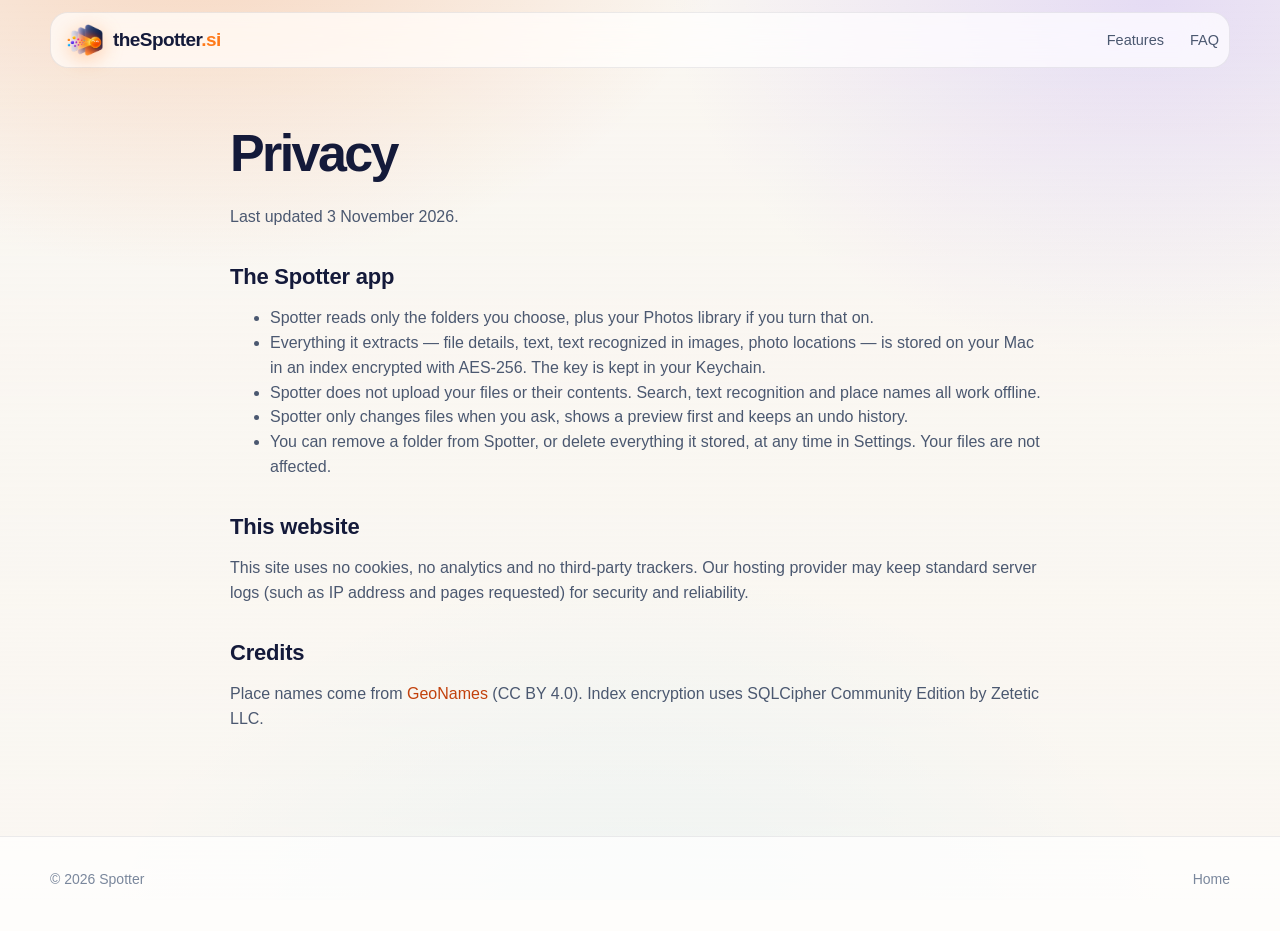
==== commit cacf798b: "Restore the super intelligence design Co-Authored-By: Claude Opus 5.5 <noreply@anthropic.com>" ====
--- a/privacy.html
+++ b/privacy.html
@@ -5,59 +5,44 @@
 <meta name="viewport" content="width=device-width, initial-scale=1">
 <title>Privacy — Spotter</title>
 <meta name="description" content="How Spotter handles your data: everything stays on your Mac.">
-<meta name="color-scheme" content="light dark">
 <link rel="icon" href="favicon-64.png" type="image/png" sizes="64x64">
 <link rel="icon" href="favicon-32.png" type="image/png" sizes="32x32">
 <link rel="apple-touch-icon" href="apple-touch-icon.png">
 <meta property="og:image" content="https://thespotter.si/icon-512.png">
-<script>(()=>{let t;try{t=localStorage.getItem('theme')}catch(e){}if(t!=='light'&&t!=='dark')t=matchMedia('(prefers-color-scheme: dark)').matches?'dark':'light';document.documentElement.dataset.theme=t})()</script>
-<link rel="stylesheet" href="styles.css?v=6">
+<script>(()=>{let t;try{t=localStorage.getItem('theme')}catch(e){}if(t!=='light'&&t!=='dark')t=matchMedia('(prefers-color-scheme: light)').matches?'light':'dark';document.documentElement.dataset.theme=t})()</script>
+<link rel="stylesheet" href="styles.css?v=4">
 </head>
 <body>
-<svg width="0" height="0" style="position:absolute" aria-hidden="true">
-  <defs>
-    <symbol id="i-sun" viewBox="0 0 24 24"><circle cx="12" cy="12" r="4"/><path d="M12 2.5v2M12 19.5v2M2.5 12h2M19.5 12h2M5.3 5.3l1.4 1.4M17.3 17.3l1.4 1.4M5.3 18.7l1.4-1.4M17.3 6.7l1.4-1.4"/></symbol>
-    <symbol id="i-moon" viewBox="0 0 24 24"><path d="M20 14.5A8 8 0 0 1 9.5 4a8 8 0 1 0 10.5 10.5z"/></symbol>
-  </defs>
-</svg>
+<div class="bg-fallback" aria-hidden="true"></div>
 <header class="nav">
   <div class="wrap nav-inner">
-    <a class="brand" href="/" aria-label="Spotter home"><img src="logo.webp" alt="" width="28" height="26"><span>Spotter</span></a>
-    <nav class="nav-links"><a href="/#how">How it works</a><a href="/#features">Features</a><a href="/#pricing">Pricing</a><a href="/#faq">FAQ</a></nav>
-    <div class="nav-right">
-      <button class="icon-btn theme-toggle" type="button" aria-label="Switch theme"><svg class="moon"><use href="#i-moon"/></svg><svg class="sun"><use href="#i-sun"/></svg></button>
-    </div>
+    <a class="brand" href="/"><img class="mark" src="logo.webp" alt="" width="36" height="33"><span>theSpotter<b>.si</b></span></a>
+    <nav><a href="/#features">Features</a><a href="/#faq">FAQ</a></nav>
   </div>
 </header>
 <main class="policy">
   <div class="wrap narrow">
-    <p class="label">Privacy</p>
-    <h1>Your files stay on your Mac.</h1>
-    <p class="updated">Last updated 3 November 2026.</p>
+    <h1>Privacy</h1>
+    <p>Last updated 3 November 2026.</p>
 
     <h2>The Spotter app</h2>
     <ul>
       <li>Spotter reads only the folders you choose, plus your Photos library if you turn that on.</li>
-      <li>Everything it extracts (file details, text, text recognised in images, photo locations) is stored on your Mac in an index encrypted with AES-256. The key is kept in your Keychain.</li>
+      <li>Everything it extracts — file details, text, text recognized in images, photo locations — is stored on your Mac in an index encrypted with AES‑256. The key is kept in your Keychain.</li>
       <li>Spotter does not upload your files or their contents. Search, text recognition and place names all work offline.</li>
-      <li>Cloud AI is off by default. If you turn it on, Spotter shows you the passages a question needs before anything is sent.</li>
       <li>Spotter only changes files when you ask, shows a preview first and keeps an undo history.</li>
       <li>You can remove a folder from Spotter, or delete everything it stored, at any time in Settings. Your files are not affected.</li>
     </ul>
 
     <h2>This website</h2>
-    <p>This site uses no cookies, no analytics and no third-party trackers. Our hosting provider may keep standard server logs (such as IP address and pages requested) for security and reliability.</p>
+    <p>This site uses no cookies, no analytics and no third‑party trackers. Our hosting provider may keep standard server logs (such as IP address and pages requested) for security and reliability.</p>
 
     <h2>Credits</h2>
     <p>Place names come from <a href="https://www.geonames.org">GeoNames</a> (CC BY 4.0). Index encryption uses SQLCipher Community Edition by Zetetic LLC.</p>
   </div>
 </main>
 <footer class="footer">
-  <div class="wrap footer-inner">
-    <span class="brand small"><img src="logo.webp" alt="" width="20" height="18"><span>Spotter</span></span>
-    <span class="footer-links"><a href="/">Home</a><a href="/#faq">FAQ</a></span>
-  </div>
+  <div class="wrap footer-inner"><span>© 2026 Spotter</span><a href="/">Home</a></div>
 </footer>
-<script src="app.js?v=6"></script>
 </body>
 </html>
--- a/styles.css
+++ b/styles.css
@@ -1,450 +1,605 @@
-/* Spotter website. Quiet, native-feeling, one accent. */
-
 :root {
-  --bg: #ffffff;
-  --bg-soft: #f7f7f8;
-  --surface: #ffffff;
-  --surface-2: #f4f4f5;
-  --line: #ececef;
-  --line-2: #dcdce0;
-  --ink: #0a0a0b;
-  --ink-2: #3a3a40;
-  --muted: #6e6e78;
-  --faint: #a0a0aa;
-  --accent: #f26a0f;
-  --accent-ink: #c2410c;
-  --accent-soft: rgba(242, 106, 15, .13);
-  --g1: #3a3a40; --g2: #74747e; --g3: #a8a8b0; --g4: #d6d6db;
-  --btn-bg: #0a0a0b;
-  --btn-fg: #ffffff;
-  --inv-bg: #0b0b0c;
-  --inv-ink: #f4f4f5;
-  --inv-muted: #9d9da6;
-  --inv-line: rgba(255, 255, 255, .1);
-  --shadow-sm: 0 1px 2px rgba(10, 10, 11, .04), 0 4px 12px -4px rgba(10, 10, 11, .06);
-  --shadow: 0 1px 2px rgba(10, 10, 11, .04), 0 12px 32px -10px rgba(10, 10, 11, .12), 0 40px 80px -32px rgba(10, 10, 11, .14);
-  --font: -apple-system, BlinkMacSystemFont, "Segoe UI Variable Text", "Segoe UI", Roboto, "Inter", Helvetica, Arial, sans-serif;
-  --mono: ui-monospace, "SF Mono", SFMono-Regular, Menlo, Consolas, monospace;
+  --bg: #080b1d;
+  --ink: #f1f4fa;
+  --ink-soft: #9aa6bd;
+  --ink-dim: #6b778f;
+  --line: var(--fill-3);
+  --line-2: rgba(255, 255, 255, 0.14);
+  --blue: #ff7a1a;
+  --violet: #a78bfa;
+  --cyan: #38bdf8;
+  --green: #34d399;
+  --card: rgba(17, 20, 46, 0.62);
+  --card-2: rgba(24, 27, 58, 0.8);
+  --chip: rgba(255, 122, 26, 0.14);
+  --shadow: 0 30px 80px -30px rgba(0, 0, 0, 0.8);
+  --fill: rgba(255, 255, 255, 0.035);
+  --fill-2: rgba(255, 255, 255, 0.055);
+  --fill-3: rgba(255, 255, 255, 0.09);
+  --nav: rgba(12, 15, 36, 0.6);
+  --app-bg: rgba(16, 19, 44, 0.74);
+  --btn-bg: #fff;
+  --btn-ink: #05070e;
+  --strong: #fff;
+  --accent-text: #ffa45c;
+  --veil: linear-gradient(180deg, transparent 0, rgba(8, 11, 29, 0.25) 60vh, rgba(8, 11, 29, 0.55) 100vh);
+  --footer: rgba(8, 11, 29, 0.7);
+  color-scheme: dark;
+}
+
+* { box-sizing: border-box; }
+html { scroll-behavior: smooth; background: var(--bg); }
+body {
+  margin: 0;
+  font-family: -apple-system, BlinkMacSystemFont, "SF Pro Text", "Inter", "Helvetica Neue", Arial, sans-serif;
+  color: var(--ink);
+  background: transparent;
+  line-height: 1.55;
+  -webkit-font-smoothing: antialiased;
+  overflow-x: hidden;
+}
+a { color: inherit; text-decoration: none; }
+button { font: inherit; color: inherit; }
+svg { width: 18px; height: 18px; fill: none; stroke: currentColor; stroke-width: 1.7; stroke-linecap: round; stroke-linejoin: round; flex: none; }
+.wrap { width: min(1180px, calc(100% - 32px)); margin: 0 auto; position: relative; }
+.narrow { width: min(820px, calc(100% - 32px)); }
+.center { text-align: center; }
+.center .section-lede { margin-left: auto; margin-right: auto; }
+mark { background: none; color: var(--strong); font-weight: 700; }
+
+/* Background */
+#bg { position: fixed; inset: 0; width: 100vw; height: 100vh; z-index: -2; display: block; }
+.bg-fallback { position: fixed; inset: 0; z-index: -3; background:
+  radial-gradient(900px 600px at 15% -10%, rgba(255, 122, 26, 0.3), transparent 60%),
+  radial-gradient(800px 600px at 90% 0%, rgba(139, 92, 246, 0.3), transparent 60%),
+  radial-gradient(900px 700px at 50% 110%, rgba(255, 61, 139, 0.16), transparent 60%), var(--bg); }
+.has-gl .bg-fallback { display: none; }
+main::before { content: ""; position: fixed; inset: 0; z-index: -1; pointer-events: none;
+  background: var(--veil); }
+
+/* Glass */
+.glass { background: var(--card); border: 1px solid var(--line); border-radius: 24px; box-shadow: var(--shadow), inset 0 1px 0 var(--fill-2); }
+
+/* Nav */
+.nav { position: sticky; top: 0; z-index: 30; padding: 12px 0; }
+.nav-inner { display: flex; align-items: center; gap: 20px; height: 56px; padding: 0 10px 0 16px; border-radius: 18px; background: var(--nav); border: 1px solid var(--line); backdrop-filter: blur(22px) saturate(160%); -webkit-backdrop-filter: blur(22px) saturate(160%); }
+.brand { display: flex; align-items: center; gap: 10px; font-weight: 700; font-size: 18px; letter-spacing: -0.01em; }
+.nav nav { display: flex; gap: 26px; font-size: 14.5px; color: var(--ink-soft); margin-left: auto; }
+.nav nav a:hover { color: var(--ink); }
+.nav nav a { white-space: nowrap; }
+.nav-cta { font-size: 14px; font-weight: 600; background: var(--btn-bg); color: var(--btn-ink); padding: 9px 16px; border-radius: 12px; }
+
+/* Hero */
+.hero { padding: 72px 0 30px; }
+.hero-inner { text-align: center; }
+.eyebrow { display: inline-flex; align-items: center; gap: 10px; font-size: 13px; font-weight: 600; color: #ffd2ad; background: var(--fill-2); border: 1px solid var(--line-2); padding: 7px 14px; border-radius: 999px; margin: 0 0 28px; }
+.pulse { width: 8px; height: 8px; border-radius: 50%; background: var(--green); box-shadow: 0 0 0 0 rgba(52, 211, 153, 0.6); animation: pulse 2s infinite; }
+@keyframes pulse { 70% { box-shadow: 0 0 0 10px rgba(52, 211, 153, 0); } 100% { box-shadow: 0 0 0 0 rgba(52, 211, 153, 0); } }
+h1 { font-size: clamp(46px, 8.2vw, 108px); line-height: 0.98; letter-spacing: -0.05em; margin: 0 0 26px; font-weight: 800; }
+.grad { background: linear-gradient(100deg, #ffc53d 0%, #ff7a1a 28%, #ff3d8b 55%, #8b5cf6 80%, #ffc53d 100%); background-size: 220% auto; -webkit-background-clip: text; background-clip: text; color: transparent; animation: shine 9s linear infinite; }
+.grad-green { background: linear-gradient(100deg, #6ee7b7, #34d399 40%, #67e8f9); -webkit-background-clip: text; background-clip: text; color: transparent; }
+@keyframes shine { to { background-position: 220% center; } }
+.lede { font-size: clamp(17px, 2vw, 21px); color: var(--ink-soft); max-width: 720px; margin: 0 auto 34px; }
+.cta-row { display: flex; gap: 12px; justify-content: center; flex-wrap: wrap; }
+.btn { display: inline-flex; align-items: center; justify-content: center; gap: 8px; height: 52px; padding: 0 26px; border-radius: 14px; font-weight: 600; font-size: 16px; transition: transform .2s, box-shadow .2s, border-color .2s; }
+.btn-primary { background: var(--btn-bg); color: var(--btn-ink); cursor: default; box-shadow: 0 0 0 1px rgba(255, 255, 255, 0.2), 0 12px 40px -10px rgba(255, 140, 60, 0.55); }
+.btn-glass { background: var(--fill-2); border: 1px solid var(--line-2); }
+.btn-glass:hover { border-color: rgba(255, 255, 255, 0.35); transform: translateY(-1px); }
+.btn-green { background: linear-gradient(135deg, #34d399, #10b981); color: #03110b; cursor: default; box-shadow: 0 12px 40px -12px rgba(52, 211, 153, 0.7); }
+.btn.wide { width: 100%; margin-top: 26px; }
+.fine { font-size: 13px; color: var(--ink-dim); margin: 18px 0 60px; }
+
+/* Desktop mock */
+.desk { max-width: 1120px; margin: 0 auto; border-radius: 22px; padding: 0 28px 34px; border: 1px solid var(--line-2); background: linear-gradient(180deg, var(--fill-2), var(--fill)); box-shadow: 0 60px 140px -50px rgba(255, 122, 26, 0.45), 0 30px 80px -40px rgba(0, 0, 0, 0.9); transition: transform .4s cubic-bezier(.2, .8, .2, 1); transform-style: preserve-3d; }
+.menubar { display: flex; align-items: center; gap: 18px; height: 30px; font-size: 12.5px; color: var(--ink-soft); margin: 0 -28px 26px; padding: 0 18px; border-bottom: 1px solid var(--line); border-radius: 22px 22px 0 0; background: var(--fill-2); }
+.menubar i { flex: 1; }
+.app { border-radius: 16px; overflow: hidden; background: var(--app-bg); border: 1px solid var(--line-2); backdrop-filter: blur(28px) saturate(170%); -webkit-backdrop-filter: blur(28px) saturate(170%); text-align: left; box-shadow: 0 40px 90px -30px rgba(0, 0, 0, 0.9); }
+.app-bar { display: flex; align-items: center; gap: 14px; height: 46px; padding: 0 16px; border-bottom: 1px solid var(--line); background: var(--fill); }
+.lights { display: flex; gap: 8px; }
+.lights i { width: 12px; height: 12px; border-radius: 50%; background: #ff5f57; }
+.lights i:nth-child(2) { background: #febc2e; }
+.lights i:nth-child(3) { background: #28c840; }
+.app-title { display: flex; align-items: center; gap: 8px; font-weight: 600; font-size: 13.5px; margin-left: 6px; }
+.app-status { margin-left: auto; display: flex; align-items: center; gap: 7px; font-size: 12px; font-weight: 600; color: var(--ink-soft); background: var(--fill-2); border: 1px solid var(--line); padding: 4px 10px; border-radius: 999px; }
+.dot { width: 7px; height: 7px; border-radius: 50%; background: var(--green); box-shadow: 0 0 10px var(--green); }
+.app-body { display: grid; grid-template-columns: 200px 1fr; min-height: 500px; }
+.side { padding: 12px 10px; border-right: 1px solid var(--line); background: var(--fill); font-size: 13px; }
+.side p { margin: 14px 10px 6px; font-size: 10.5px; font-weight: 700; letter-spacing: 0.07em; text-transform: uppercase; color: var(--ink-dim); }
+.side p:first-child { margin-top: 2px; }
+.side a { display: flex; align-items: center; gap: 10px; padding: 6px 10px; border-radius: 8px; color: var(--ink-soft); }
+.side a svg { width: 16px; height: 16px; color: var(--blue); }
+.side a.on { background: rgba(255, 122, 26, 0.9); color: #fff; }
+.side a.on svg { color: #fff; }
+.pane { padding: 22px 24px 24px; }
+.askbar { position: relative; display: flex; align-items: center; gap: 12px; height: 56px; padding: 0 16px; border-radius: 15px; background: var(--fill-2); border: 1px solid rgba(255, 150, 70, 0.4); box-shadow: 0 0 0 4px rgba(255, 122, 26, 0.12), 0 0 40px -8px rgba(255, 122, 26, 0.5); font-size: 17px; }
+.ab-ico { width: 22px; height: 22px; color: var(--accent-text); }
+.typed { white-space: nowrap; overflow: hidden; text-overflow: ellipsis; }
+.caret { width: 2px; height: 22px; background: var(--accent-text); animation: blink 1s steps(1) infinite; flex: none; }
+@keyframes blink { 50% { opacity: 0; } }
+.ab-keys { margin-left: auto; display: flex; gap: 3px; }
+.try { display: flex; flex-wrap: wrap; gap: 7px; margin: 14px 0 18px; }
+.try button { border: 1px solid var(--line); background: var(--fill); border-radius: 9px; padding: 5px 11px; font-size: 12.5px; color: var(--ink-soft); cursor: pointer; transition: all .15s; }
+.try button:hover { color: var(--ink); border-color: var(--line-2); }
+.try button.on { background: rgba(255, 122, 26, 0.9); border-color: transparent; color: #fff; }
+.answer { opacity: 0; transform: translateY(8px); transition: opacity .35s, transform .35s; min-height: 270px; }
+.answer.in { opacity: 1; transform: none; }
+.chips { display: flex; flex-wrap: wrap; gap: 7px; margin-bottom: 12px; }
+.chips span { font-size: 12px; color: var(--ink-soft); background: var(--chip); padding: 4px 10px; border-radius: 999px; }
+.chips span.m { background: rgba(167, 139, 250, 0.16); }
+.chips b { color: var(--ink); }
+.files { list-style: none; margin: 0; padding: 0; border-radius: 13px; overflow: hidden; border: 1px solid var(--line); background: var(--fill); }
+.files li { display: grid; grid-template-columns: 38px 1fr 46px; gap: 12px; align-items: center; padding: 11px 14px; border-top: 1px solid var(--line); animation: rise .4s ease both; }
+.files li:nth-child(2) { animation-delay: .07s; }
+.files li:nth-child(3) { animation-delay: .14s; }
+@keyframes rise { from { opacity: 0; transform: translateY(6px); } }
+.files li:first-child { border-top: 0; }
+.f-main b { display: block; font-size: 13.5px; overflow-wrap: anywhere; }
+.f-main small { display: block; font-size: 12px; color: var(--ink-dim); }
+.f-main .snip { color: var(--ink-soft); }
+.f-main .tags { margin-top: 5px; }
+.ico { width: 38px; height: 46px; border-radius: 7px; display: grid; place-items: center; font-size: 9.5px; font-weight: 700; color: #fff; font-style: normal; box-shadow: inset 0 -12px 20px rgba(0, 0, 0, 0.15); }
+.ico.pdf { background: linear-gradient(160deg, #ff7a7a, #e5484d); }
+.ico.img { background: linear-gradient(160deg, #2dd4bf, #0d9488); }
+.ico.vid { background: linear-gradient(160deg, #a78bfa, #7c3aed); }
+.tags { display: flex; gap: 5px; flex-wrap: wrap; }
+.tags em, .sc-why span { font-style: normal; font-size: 11px; font-weight: 600; padding: 2px 8px; border-radius: 999px; white-space: nowrap; }
+.t-name { color: #93c5fd; background: rgba(59, 130, 246, 0.16); }
+.t-text { color: #6ee7b7; background: rgba(16, 185, 129, 0.15); }
+.t-ocr { color: #fcd34d; background: rgba(245, 158, 11, 0.15); }
+.t-mean { color: #d8b4fe; background: rgba(168, 85, 247, 0.18); }
+.t-meta { color: #5eead4; background: rgba(20, 184, 166, 0.16); }
+.t-src { color: #a5b4fc; background: rgba(99, 102, 241, 0.18); }
+
+/* Score ring */
+.score { position: relative; width: 44px; height: 44px; display: grid; place-items: center; }
+.score svg { position: absolute; inset: 0; width: 100%; height: 100%; transform: rotate(-90deg); stroke-width: 3; }
+.score circle { stroke: var(--line-2); }
+.score .fill { stroke: hsl(calc(var(--v) * 1.4) 80% 60%); stroke-dasharray: var(--v) 100; animation: fillring 1.1s cubic-bezier(.2, .8, .2, 1) both; }
+@keyframes fillring { from { stroke-dasharray: 0 100; } }
+.score b { font-size: 12.5px; font-weight: 700; }
+.score.big { width: 76px; height: 76px; }
+.score.big svg { stroke-width: 2.6; }
+.score.big b { font-size: 22px; letter-spacing: -0.02em; }
+.score-card:not(.in) .score .fill { animation: none; stroke-dasharray: 0 100; }
+
+.ai-answer { padding: 18px 20px; border-radius: 15px; background: var(--fill); border: 1px solid rgba(167, 139, 250, 0.35); box-shadow: 0 0 40px -15px rgba(167, 139, 250, 0.6); }
+.ai-answer p { margin: 10px 0 0; font-size: 15px; }
+.ai-badge { display: inline-flex; align-items: center; gap: 6px; font-size: 12px; font-weight: 700; color: #d8b4fe; background: rgba(168, 85, 247, 0.16); padding: 3px 10px; border-radius: 999px; }
+.ai-badge svg { width: 14px; height: 14px; }
+.cite { display: inline-block; margin: 10px 6px 0 0; font-size: 12px; font-weight: 600; color: #93c5fd; background: var(--chip); padding: 3px 9px; border-radius: 999px; }
+.ai-more { color: var(--ink-soft); font-size: 13.5px !important; }
+.ai-more a { color: #93c5fd; font-weight: 600; }
+.ai-list { list-style: none; padding: 0; margin: 12px 0 0; display: grid; gap: 6px; }
+.ai-list li { display: flex; justify-content: space-between; padding: 8px 12px; border-radius: 10px; background: var(--fill); font-size: 13.5px; }
+.ai-list b { color: var(--green); }
+kbd { font-family: inherit; font-size: 11.5px; font-weight: 600; min-width: 22px; text-align: center; border: 1px solid var(--line-2); border-bottom-width: 2px; border-radius: 6px; padding: 1px 6px; background: var(--fill-2); color: var(--ink-soft); display: inline-block; }
+
+/* Marquee */
+.marquee { overflow: hidden; padding: 46px 0 10px; -webkit-mask: linear-gradient(90deg, transparent, #000 12%, #000 88%, transparent); mask: linear-gradient(90deg, transparent, #000 12%, #000 88%, transparent); }
+.track { display: flex; gap: 14px; width: max-content; animation: scroll 60s linear infinite; }
+.track span { white-space: nowrap; font-size: 15px; color: var(--ink-soft); padding: 10px 18px; border-radius: 999px; border: 1px solid var(--line); background: var(--fill); }
+@keyframes scroll { to { transform: translateX(-50%); } }
+
+/* Sections */
+.section { padding: 120px 0; position: relative; }
+h2 { font-size: clamp(36px, 5.4vw, 66px); letter-spacing: -0.045em; line-height: 1.02; margin: 0 0 18px; font-weight: 800; }
+.section-lede { font-size: 19px; color: var(--ink-soft); max-width: 660px; margin: 0 0 48px; }
+.kicker { font-size: 12.5px; font-weight: 700; text-transform: uppercase; letter-spacing: .12em; margin: 0 0 16px; }
+.k-blue { color: #ffa45c; } .k-violet { color: #c4b5fd; } .k-green { color: #6ee7b7; } .k-orange { color: #fdba74; } .k-pink { color: #f9a8d4; } .k-cyan { color: #67e8f9; }
+.note { font-size: 13px; color: var(--ink-dim); margin: 20px 0 0; }
+.cap { color: var(--ink-dim); font-size: 13px; margin: 6px 0 0; }
+.ticks { list-style: none; padding: 0; margin: 0; display: grid; gap: 12px; text-align: left; }
+.ticks li { padding-left: 30px; position: relative; color: var(--ink-soft); }
+.ticks li::before { content: ""; position: absolute; left: 0; top: 3px; width: 18px; height: 18px; border-radius: 50%; background: rgba(255, 122, 26, 0.18) url("data:image/svg+xml,%3Csvg xmlns='http://www.w3.org/2000/svg' viewBox='0 0 24 24' fill='none' stroke='%237cb5ff' stroke-width='3' stroke-linecap='round' stroke-linejoin='round'%3E%3Cpath d='M6 12.5l4 4L18 8'/%3E%3C/svg%3E") center / 12px no-repeat; }
+
+/* Reveal */
+.reveal { opacity: 0; transform: translateY(28px); transition: opacity .9s cubic-bezier(.2, .8, .2, 1), transform .9s cubic-bezier(.2, .8, .2, 1); }
+.reveal.in { opacity: 1; transform: none; }
+
+/* Pillars */
+.pillars { display: grid; grid-template-columns: repeat(4, 1fr); gap: 16px; }
+.pillar { position: relative; overflow: hidden; display: grid; gap: 6px; padding: 26px; border-radius: 22px; border: 1px solid var(--line); background: var(--card); transition: transform .3s, border-color .3s; }
+.pillar::after { content: ""; position: absolute; inset: auto -30% -60% -30%; height: 120%; background: radial-gradient(closest-side, var(--c), transparent); opacity: .22; transition: opacity .3s; }
+.pillar:hover { transform: translateY(-4px); border-color: var(--line-2); }
+.pillar:hover::after { opacity: .4; }
+.pillar svg { width: 30px; height: 30px; color: var(--c); stroke-width: 1.6; margin-bottom: 10px; }
+.pillar b { font-size: 22px; letter-spacing: -0.02em; }
+.pillar span { color: var(--ink-soft); font-size: 15px; position: relative; z-index: 1; }
+.p-find { --c: #ff7a1a; } .p-ask { --c: #a78bfa; } .p-clean { --c: #34d399; } .p-manage { --c: #38bdf8; }
+
+/* Split rows */
+.split { display: grid; grid-template-columns: 1fr 1fr; gap: 64px; align-items: center; }
+.row { display: grid; grid-template-columns: 1fr 1fr; gap: 64px; align-items: center; margin-bottom: 120px; }
+.row:last-child { margin-bottom: 0; }
+.row.flip .row-copy { order: 2; }
+.row h2 { font-size: clamp(32px, 4.2vw, 52px); }
+.row .section-lede { margin-bottom: 0; }
+
+/* Score card */
+.score-card { padding: 24px; display: grid; gap: 16px; }
+.sc-q, .mini-search { display: flex; align-items: center; gap: 10px; padding: 11px 14px; border-radius: 12px; background: var(--fill-2); border: 1px solid var(--line); font-size: 15.5px; }
+.sc-q svg, .mini-search svg { color: var(--accent-text); }
+.sc-top { display: grid; grid-template-columns: 38px 1fr auto; gap: 14px; align-items: center; }
+.sc-top b { display: block; font-size: 15.5px; overflow-wrap: anywhere; }
+.sc-top small { color: var(--ink-dim); font-size: 13px; }
+.sc-snip { margin: 0; color: var(--ink-soft); font-size: 14px; padding: 12px 14px; border-radius: 12px; background: var(--fill); border-left: 2px solid var(--green); }
+.bars { display: grid; gap: 11px; }
+.bars div { display: grid; grid-template-columns: 170px 1fr 130px; gap: 12px; align-items: center; font-size: 13.5px; }
+.bars span { color: var(--ink-soft); }
+.bars b { font-weight: 600; text-align: right; font-size: 13px; }
+.bars i { height: 6px; border-radius: 6px; background: var(--fill-3); position: relative; overflow: hidden; }
+.bars i::after { content: ""; position: absolute; inset: 0; width: 0; border-radius: inherit; background: linear-gradient(90deg, #ff7a1a, #ffc53d); transition: width 1.4s cubic-bezier(.2, .8, .2, 1) .3s; }
+.bars i.v::after { background: linear-gradient(90deg, #8b5cf6, #d8b4fe); }
+.bars i.t::after { background: linear-gradient(90deg, #14b8a6, #6ee7b7); }
+.score-card.in .bars i::after { width: var(--w); }
+.sc-why { display: flex; gap: 6px; flex-wrap: wrap; }
+
+/* Intelligence grid */
+.intel { display: grid; grid-template-columns: repeat(3, 1fr); gap: 16px; }
+.intel article, .clean-grid article, .every article { position: relative; background: var(--card); border: 1px solid var(--line); border-radius: 20px; padding: 26px; transition: border-color .3s, transform .3s; overflow: hidden; }
+.intel article:hover, .clean-grid article:hover, .every article:hover { border-color: rgba(255, 164, 92, 0.4); transform: translateY(-3px); }
+.intel svg, .every svg { width: 28px; height: 28px; color: var(--accent-text); stroke-width: 1.5; }
+.intel h3, .clean-grid h3, .every h3 { margin: 14px 0 8px; font-size: 18px; letter-spacing: -0.01em; }
+.intel p, .clean-grid p, .every p { margin: 0; color: var(--ink-soft); font-size: 15px; }
+
+/* Mocks */
+.mock { padding: 22px; display: grid; gap: 12px; }
+.chat { background: var(--card); }
+.bubble { max-width: 92%; padding: 11px 15px; border-radius: 16px; font-size: 14.5px; }
+.bubble.me { justify-self: end; background: linear-gradient(135deg, #ff8a1f, #ff3d6e); color: #fff; border-bottom-right-radius: 5px; }
+.bubble.ai { background: var(--fill-2); border: 1px solid var(--line); border-bottom-left-radius: 5px; width: 92%; }
+.mini-table { width: 100%; border-collapse: collapse; margin-top: 10px; font-size: 13.5px; }
+.mini-table th { text-align: left; color: var(--ink-dim); font-weight: 600; font-size: 12px; padding: 6px 4px; border-bottom: 1px solid var(--line); }
+.mini-table td { padding: 7px 4px; border-bottom: 1px solid var(--line); }
+.mini-table td:last-child, .mini-table th:last-child { text-align: right; }
+.mini-table .muted td { color: var(--ink-soft); border-bottom: 0; }
+.mini-table b { color: var(--green); }
+.plan { border: 1px solid var(--line); border-radius: 14px; overflow: hidden; font-size: 13.5px; }
+.plan p { margin: 0; padding: 10px 12px; background: var(--fill); }
+.plan div { display: flex; justify-content: space-between; gap: 10px; padding: 9px 12px; border-top: 1px solid var(--line); }
+.plan div span:last-child { color: var(--green); font-weight: 600; text-align: right; }
+.plan .muted { color: var(--ink-soft); }
+.btns { display: flex; gap: 8px; justify-content: flex-end; }
+.mini { border: 0; background: linear-gradient(135deg, #ff8a1f, #ff3d6e); color: #fff; font-size: 13px; font-weight: 600; padding: 8px 14px; border-radius: 10px; }
+.mini.ghost { background: var(--fill-2); border: 1px solid var(--line-2); }
+.versions { display: grid; gap: 8px; font-size: 14px; }
+.versions div { display: grid; grid-template-columns: 64px 1fr auto; gap: 10px; align-items: center; padding: 11px 13px; border: 1px solid var(--line); border-radius: 12px; background: var(--fill); }
+.versions .hit { border-color: rgba(244, 114, 182, 0.6); background: rgba(244, 114, 182, 0.08); box-shadow: 0 0 30px -12px rgba(244, 114, 182, 0.7); }
+.versions em { font-style: normal; font-size: 11.5px; font-weight: 700; color: #f9a8d4; background: rgba(244, 114, 182, 0.15); padding: 2px 8px; border-radius: 999px; }
+
+/* Clean */
+.clean::before { content: ""; position: absolute; inset: 0; z-index: -1; background: radial-gradient(800px 500px at 50% 30%, rgba(16, 185, 129, 0.16), transparent 70%); }
+.clean-hero { display: grid; grid-template-columns: 1fr 1fr; gap: 56px; align-items: center; padding: 40px; border-radius: 28px; background: var(--card); border: 1px solid rgba(52, 211, 153, 0.22); box-shadow: 0 50px 120px -50px rgba(16, 185, 129, 0.45); margin-bottom: 18px; }
+.orb-wrap { position: relative; width: min(380px, 100%); aspect-ratio: 1; margin: 0 auto; display: grid; place-items: center; }
+.orb { position: absolute; inset: 16%; border-radius: 50%; background: radial-gradient(circle at 35% 30%, #a7f3d0, #10b981 45%, #064e3b 80%); box-shadow: 0 0 80px rgba(52, 211, 153, 0.55), inset -20px -30px 60px rgba(0, 0, 0, 0.35); }
+.orb i { position: absolute; inset: -14%; border-radius: 50%; border: 1px solid rgba(110, 231, 183, 0.35); animation: ripple 3.6s ease-out infinite; }
+.orb i:nth-child(2) { animation-delay: 1.2s; }
+.orb i:nth-child(3) { animation-delay: 2.4s; }
+@keyframes ripple { from { transform: scale(.85); opacity: .9; } to { transform: scale(1.35); opacity: 0; } }
+.donut { position: absolute; inset: 0; width: 100%; height: 100%; transform: rotate(-90deg); stroke-width: 9; }
+.donut .track { stroke: var(--fill-2); }
+.donut .seg { stroke-dasharray: 0 100; stroke-dashoffset: calc(var(--off) * -1); transition: stroke-dasharray 1.4s cubic-bezier(.2, .8, .2, 1); stroke-linecap: butt; }
+.clean-hero.in .seg { stroke-dasharray: calc(var(--len) - 1) 100; }
+.clean-hero.in .s2 { transition-delay: .15s; } .clean-hero.in .s3 { transition-delay: .3s; } .clean-hero.in .s4 { transition-delay: .45s; } .clean-hero.in .s5 { transition-delay: .6s; }
+.s1, .c1 { stroke: #34d399; background: #34d399; } .s2, .c2 { stroke: #38bdf8; background: #38bdf8; } .s3, .c3 { stroke: #a78bfa; background: #a78bfa; } .s4, .c4 { stroke: #fbbf24; background: #fbbf24; } .s5, .c5 { stroke: #f472b6; background: #f472b6; }
+.orb-text { position: relative; text-align: center; color: #022c22; }
+.orb-text b { display: block; font-size: clamp(34px, 5vw, 50px); letter-spacing: -0.04em; line-height: 1; color: #fff; text-shadow: 0 2px 20px rgba(0, 0, 0, 0.35); }
+.orb-text > span { color: rgba(255, 255, 255, 0.85); font-weight: 600; font-size: 14px; }
+.clean-list { display: grid; gap: 10px; }
+.clean-list div { display: grid; grid-template-columns: 12px 1fr auto; gap: 12px; align-items: center; padding: 13px 16px; border-radius: 14px; background: var(--fill); border: 1px solid var(--line); }
+.clean-list i { width: 10px; height: 10px; border-radius: 3px; }
+.clean-list b { font-variant-numeric: tabular-nums; }
+.clean-list .btn { justify-self: start; margin-top: 8px; }
+.clean-grid { display: grid; grid-template-columns: repeat(3, 1fr); gap: 16px; }
+.clean-grid svg { width: 28px; height: 28px; color: var(--green); stroke-width: 1.5; }
+.honest { display: grid; grid-template-columns: repeat(3, 1fr); gap: 16px; margin-top: 18px; }
+.honest div { padding: 20px 22px; border-radius: 18px; border: 1px dashed rgba(52, 211, 153, 0.35); display: grid; gap: 4px; }
+.honest b { color: #a7f3d0; }
+.honest span { color: var(--ink-soft); font-size: 14.5px; }
+
+/* File manager mock */
+.fm { overflow: hidden; margin-bottom: 18px; }
+.fm-bar { display: flex; align-items: center; gap: 18px; height: 48px; padding: 0 16px; border-bottom: 1px solid var(--line); background: var(--fill); }
+.tabs { display: flex; gap: 4px; flex: 1; overflow: hidden; }
+.tabs span { font-size: 12.5px; padding: 5px 14px; border-radius: 8px; color: var(--ink-soft); white-space: nowrap; }
+.tabs span.on { background: var(--fill-3); color: var(--ink); }
+.tabs .plus { color: var(--ink-dim); }
+.views { display: flex; gap: 4px; }
+.views svg { width: 28px; height: 24px; padding: 4px 6px; border-radius: 6px; color: var(--ink-soft); }
+.views svg.on { background: var(--fill-3); color: var(--ink); }
+.fm-panes { display: grid; grid-template-columns: 1fr 1fr; }
+.fm-pane { padding: 14px 16px 18px; }
+.fm-pane + .fm-pane { border-left: 1px solid var(--line); }
+.crumb { margin: 0 0 10px; font-size: 12px; color: var(--ink-dim); }
+.crumb b { color: var(--ink); }
+.fm-pane ul { list-style: none; margin: 0; padding: 0; display: grid; gap: 2px; }
+.fm-pane li { display: grid; grid-template-columns: 20px 1fr auto; gap: 10px; align-items: center; padding: 7px 10px; border-radius: 8px; font-size: 13.5px; }
+.fm-pane li svg { width: 17px; height: 17px; color: var(--cyan); }
+.fm-pane li em { font-style: normal; color: var(--ink-dim); font-size: 12.5px; font-variant-numeric: tabular-nums; }
+.fm-pane li.sel { background: rgba(255, 122, 26, 0.28); }
+.fm-pane li.sel em { color: var(--ink-soft); }
+.fm-pane li.drop { border: 1px dashed rgba(56, 189, 248, 0.6); color: #7dd3fc; margin-top: 6px; animation: glowdash 2.4s ease-in-out infinite; }
+@keyframes glowdash { 50% { background: rgba(56, 189, 248, 0.08); } }
+.rename { border-top: 1px solid var(--line); padding: 16px 18px; display: grid; gap: 8px; background: var(--fill); }
+.rn-head { display: flex; align-items: center; gap: 10px; font-size: 14px; }
+.rn-head svg { color: var(--violet); }
+.rn-head span { margin-left: auto; color: var(--ink-dim); font-size: 12.5px; }
+.rn-row { display: grid; grid-template-columns: 1fr 24px 1.4fr; gap: 10px; font-size: 13.5px; padding: 6px 10px; border-radius: 8px; background: var(--fill); }
+.rn-row s { color: var(--ink-dim); }
+.rn-row span { color: var(--ink-dim); text-align: center; }
+.rn-row b { color: #c4b5fd; font-weight: 600; }
+.icons { display: grid; grid-template-columns: repeat(4, 1fr); gap: 14px; }
+.icons div { background: var(--card); border: 1px solid var(--line); border-radius: 18px; padding: 20px; display: grid; gap: 4px; align-content: start; transition: border-color .3s; }
+.icons div:hover { border-color: rgba(56, 189, 248, 0.4); }
+.icons svg { width: 26px; height: 26px; color: var(--cyan); stroke-width: 1.5; margin-bottom: 8px; }
+.icons b { font-size: 15.5px; }
+.icons span { color: var(--ink-soft); font-size: 14px; }
+
+/* Everywhere */
+.every { display: grid; grid-template-columns: repeat(3, 1fr); gap: 16px; margin-top: 16px; }
+
+/* Compare */
+.table-wrap { overflow-x: auto; padding: 0; }
+.compare { width: 100%; border-collapse: collapse; font-size: 14.5px; min-width: 760px; }
+.compare th, .compare td { padding: 15px 18px; border-bottom: 1px solid var(--line); text-align: center; }
+.compare td:first-child, .compare th:first-child { text-align: left; }
+.compare tr:last-child td { border-bottom: 0; }
+.compare th { font-size: 12px; text-transform: uppercase; letter-spacing: .06em; color: var(--ink-dim); font-weight: 700; }
+.compare th.us { color: var(--strong); }
+.compare td:nth-child(2), .compare th:nth-child(2) { background: rgba(255, 122, 26, 0.1); }
+.compare td.y::before, .compare td.n::before { content: ""; display: inline-block; width: 20px; height: 20px; vertical-align: middle; background: center / contain no-repeat; }
+.compare td.y::before { background-image: url("data:image/svg+xml,%3Csvg xmlns='http://www.w3.org/2000/svg' viewBox='0 0 24 24' fill='none' stroke='%2334d399' stroke-width='2.6' stroke-linecap='round' stroke-linejoin='round'%3E%3Cpath d='M5 12.5l4.5 4.5L19 7.5'/%3E%3C/svg%3E"); }
+.compare td.n::before { background-image: url("data:image/svg+xml,%3Csvg xmlns='http://www.w3.org/2000/svg' viewBox='0 0 24 24' fill='none' stroke='%23586378' stroke-width='2.2' stroke-linecap='round'%3E%3Cpath d='M7 12h10'/%3E%3C/svg%3E"); }
+.compare td.p { color: var(--ink-dim); font-size: 13px; }
+
+/* Privacy */
+.facts { display: grid; grid-template-columns: repeat(3, 1fr); gap: 12px; margin-top: 36px; }
+.facts div { padding: 16px; border-radius: 16px; border: 1px solid var(--line); background: var(--card); }
+.facts b { display: block; font-size: 24px; letter-spacing: -0.03em; }
+.facts span { color: var(--ink-soft); font-size: 13.5px; }
+.tiers { display: grid; gap: 10px; }
+.tier { display: flex; gap: 14px; align-items: flex-start; background: var(--card); border: 1px solid var(--line); border-radius: 16px; padding: 15px 18px; }
+.tier svg { width: 24px; height: 24px; color: var(--accent-text); margin-top: 2px; }
+.tier b { display: block; }
+.tier span { color: var(--ink-soft); font-size: 14.5px; }
+.tier.on { border-color: rgba(255, 164, 92, 0.55); background: rgba(255, 122, 26, 0.14); box-shadow: 0 0 50px -15px rgba(255, 122, 26, 0.6); }
+
+/* Price */
+.price-card { max-width: 440px; margin: 0 auto; padding: 38px; text-align: center; border-color: var(--line-2); box-shadow: 0 50px 120px -40px rgba(255, 122, 26, 0.5); }
+.price-card h3 { font-size: 30px; margin: 14px 0 2px; letter-spacing: -0.02em; }
+.pc-sub { margin: 0 0 24px; color: #ffa45c; font-weight: 600; }
+
+/* FAQ */
+.faq { padding: 6px 28px; margin-top: 36px; }
+details { border-bottom: 1px solid var(--line); padding: 20px 0; }
+details:last-child { border-bottom: 0; }
+summary { cursor: pointer; font-weight: 600; font-size: 17px; list-style: none; display: flex; justify-content: space-between; gap: 16px; }
+summary::-webkit-details-marker { display: none; }
+summary::after { content: "+"; color: var(--ink-soft); font-weight: 400; font-size: 22px; line-height: 1; transition: transform .2s; }
+details[open] summary::after { transform: rotate(45deg); }
+details p { color: var(--ink-soft); margin: 12px 0 0; }
+
+.final { padding: 160px 0; }
+.final h2 { font-size: clamp(42px, 7vw, 88px); }
+.final-icon { filter: drop-shadow(0 20px 60px rgba(255, 122, 26, 0.7)); margin-bottom: 28px; animation: float 6s ease-in-out infinite; }
+@keyframes float { 50% { transform: translateY(-10px); } }
+
+/* Footer */
+.footer { padding: 32px 0 40px; color: var(--ink-dim); font-size: 14px; border-top: 1px solid var(--line); background: var(--footer); }
+.footer-inner { display: flex; justify-content: space-between; gap: 16px; }
+.footer .links { display: flex; gap: 20px; }
+.footer a:hover { color: var(--ink); }
+
+/* Policy page */
+.policy { padding: 48px 0 88px; }
+.policy h1 { font-size: clamp(34px, 5vw, 52px); }
+.policy h2 { font-size: 22px; margin-top: 36px; letter-spacing: -0.01em; }
+.policy p, .policy li { color: var(--ink-soft); }
+.policy a { color: #ffa45c; }
+
+
+/* Brand */
+.brand .mark { width: 36px; height: auto; filter: drop-shadow(0 4px 10px rgba(255, 122, 26, 0.35)); }
+.brand span { font-size: 19px; font-weight: 800; letter-spacing: -0.03em; }
+.brand b { color: #ff7a1a; font-weight: 800; }
+
+/* Hero grid and logo scene */
+.hero { padding: 40px 0 30px; }
+.hero-grid { display: grid; grid-template-columns: 1.05fr 1fr; gap: 40px; align-items: center; min-height: min(78vh, 760px); }
+.hero-copy { text-align: left; }
+.hero-copy .lede { margin: 0 0 34px; }
+.hero-copy .cta-row { justify-content: flex-start; }
+.hero-copy .fine { margin-bottom: 0; }
+.hero-copy h1 { font-size: clamp(46px, 7vw, 100px); }
+.scene { position: relative; aspect-ratio: 1 / 0.95; width: 100%; max-width: 620px; justify-self: end; }
+.scene-logo { position: absolute; left: 14%; top: 8%; width: 82%; height: auto; filter: drop-shadow(0 40px 60px rgba(255, 110, 30, 0.35)) drop-shadow(0 10px 30px rgba(40, 30, 120, 0.35)); animation: bob 7s ease-in-out infinite; }
+@keyframes bob { 50% { transform: translateY(-10px) rotate(-0.6deg); } }
+#flow { position: absolute; inset: 0; width: 100%; height: 100%; pointer-events: none; }
+.scene-glow { position: absolute; left: 30%; top: 20%; width: 70%; height: 70%; border-radius: 50%; background: radial-gradient(closest-side, rgba(255, 122, 26, 0.45), rgba(255, 61, 139, 0.18) 55%, transparent); filter: blur(30px); animation: breathe 6s ease-in-out infinite; }
+@keyframes breathe { 50% { transform: scale(1.12); opacity: .8; } }
+.scene-tag { position: absolute; display: flex; align-items: center; gap: 8px; font-size: 12.5px; font-weight: 600; padding: 8px 12px; border-radius: 12px; background: var(--card-2); border: 1px solid var(--line-2); box-shadow: var(--shadow); backdrop-filter: blur(12px); -webkit-backdrop-filter: blur(12px); white-space: nowrap; animation: floaty 8s ease-in-out infinite; }
+.scene-tag i { width: 10px; height: 10px; border-radius: 3px; }
+.scene-tag b { color: #34d399; font-size: 15px; }
+.t1 { left: 0; top: 14%; } .t2 { left: 2%; bottom: 14%; animation-delay: -2s; } .t3 { right: 0; top: 2%; animation-delay: -4s; } .t4 { right: 4%; bottom: 6%; animation-delay: -6s; }
+@keyframes floaty { 50% { transform: translateY(-8px); } }
+.d-pdf { background: #ff5a5f; } .d-img { background: #14b8a6; } .d-shot { background: #ffc53d; }
+
+/* Live search box */
+.askbar { cursor: text; }
+.askbar input { flex: 1; min-width: 0; border: 0; outline: 0; background: transparent; color: var(--ink); font: inherit; font-size: 17px; }
+.askbar input::placeholder { color: var(--ink-dim); }
+.askbar input::-webkit-search-cancel-button { filter: grayscale(1); opacity: .5; }
+.askbar:focus-within { box-shadow: 0 0 0 4px rgba(255, 122, 26, 0.2), 0 0 40px -8px rgba(255, 122, 26, 0.55); }
+.try-label { font-size: 11px; font-weight: 700; letter-spacing: 0.06em; text-transform: uppercase; color: var(--ink-dim); margin-right: 4px; align-self: center; }
+.empty { display: grid; place-items: center; gap: 12px; text-align: center; padding: 40px 20px; color: var(--ink-soft); }
+.empty p { margin: 0; max-width: 420px; }
+.empty.ask { place-items: start; text-align: left; padding: 16px 18px; border-radius: 14px; border: 1px dashed var(--line-2); }
+.ico.doc { background: linear-gradient(160deg, #ffb347, #ff7a1a); }
+.ico.aud { background: linear-gradient(160deg, #ff6fae, #e11d74); }
+.ico.zip { background: linear-gradient(160deg, #94a3b8, #64748b); }
+.ico.code { background: linear-gradient(160deg, #60a5fa, #3b5bdb); }
+
+/* Before / after */
+.ba { margin: 0 0 18px; }
+.ba-head { display: flex; justify-content: space-between; align-items: flex-end; gap: 16px; margin-bottom: 14px; }
+.ba-head .kicker { margin-bottom: 6px; }
+.ba-head h3 { margin: 0; font-size: clamp(22px, 2.6vw, 30px); letter-spacing: -0.02em; }
+.ba-hint { display: inline-flex; align-items: center; gap: 8px; color: var(--ink-dim); font-size: 13.5px; }
+.ba-frame { position: relative; border-radius: 22px; overflow: hidden; border: 1px solid var(--line-2); background: var(--card); box-shadow: var(--shadow); min-height: 440px; }
+.ba-pane { position: absolute; inset: 0; padding: 22px 26px; transition: opacity .6s ease, transform .6s cubic-bezier(.2, .8, .2, 1); }
+.ba-frame[data-v="after"] .before, .ba-frame[data-v="before"] .after { opacity: 0; transform: scale(.98); pointer-events: none; }
+.seg { display: inline-flex; padding: 4px; border-radius: 12px; background: var(--fill-2); border: 1px solid var(--line); }
+.seg button { border: 0; background: none; padding: 7px 16px; border-radius: 9px; font-size: 14px; font-weight: 600; color: var(--ink-soft); cursor: pointer; }
+.seg button.on { background: linear-gradient(135deg, #ff8a1f, #ff3d6e); color: #fff; box-shadow: 0 6px 20px -6px rgba(255, 90, 40, 0.6); }
+.ba-pane.after { background: linear-gradient(135deg, rgba(255, 122, 26, 0.12), rgba(139, 92, 246, 0.1)), var(--card-2); }
+.ba-pane.before { background: var(--card); }
+.ba-label { margin: 0 0 14px; font-size: 12px; font-weight: 700; letter-spacing: .06em; text-transform: uppercase; color: var(--ink-dim); }
+.after .ba-label { color: var(--accent-text); }
+.ba-pane ul { list-style: none; margin: 0; padding: 0; display: grid; gap: 4px; }
+.ba-pane li { display: grid; grid-template-columns: 20px 1fr auto; gap: 10px; align-items: center; padding: 8px 10px; border-radius: 9px; font-size: 14px; }
+.ba-pane li:nth-child(odd) { background: var(--fill); }
+.ba-pane li svg { width: 17px; height: 17px; color: var(--ink-soft); }
+.ba-pane li em { font-style: normal; font-size: 12.5px; color: var(--ink-dim); font-variant-numeric: tabular-nums; }
+.ba-pane li small { color: var(--ink-dim); }
+.after li svg { color: var(--accent-text); }
+.after li.done svg { color: #34d399; }
+.after li.done span { color: var(--ink-soft); }
+.ba-total { position: absolute; right: 26px; bottom: 18px; margin: 0; font-weight: 700; color: #34d399; font-size: 14px; }
+
+@media (max-width: 960px) {
+  .hero-grid { grid-template-columns: 1fr; min-height: 0; gap: 10px; }
+  .hero-copy { text-align: center; }
+  .hero-copy .cta-row { justify-content: center; }
+  .hero-copy .lede { margin: 0 auto 30px; }
+  .scene { justify-self: center; max-width: 520px; }
+}
+@media (max-width: 560px) {
+  .hide-xs { display: none; }
+  .scene-tag { font-size: 11px; padding: 6px 9px; }
+  .t3, .t2 { display: none; }
+  .brand span { font-size: 17px; }
+  .ba-frame { min-height: 520px; }
+  .ba-pane { padding: 16px; }
+  .ba-pane li { grid-template-columns: 18px 1fr; }
+  .ba-pane li em { display: none; }
+  .ba-total { left: 16px; right: 16px; }
+}
+
+/* Light theme */
+:root[data-theme="light"] {
+  --bg: #faf7f2;
+  --ink: #141a3a;
+  --ink-soft: #4b5870;
+  --ink-dim: #7a879c;
+  --line: rgba(15, 23, 42, 0.08);
+  --line-2: rgba(15, 23, 42, 0.14);
+  --blue: #ea5a00;
+  --cyan: #0891b2;
+  --green: #059669;
+  --card: rgba(255, 255, 255, 0.74);
+  --card-2: rgba(255, 255, 255, 0.9);
+  --chip: rgba(234, 90, 0, 0.1);
+  --shadow: 0 1px 2px rgba(15, 23, 42, 0.05), 0 30px 70px -35px rgba(120, 60, 20, 0.35);
+  --fill: rgba(15, 23, 42, 0.03);
+  --fill-2: rgba(15, 23, 42, 0.045);
+  --fill-3: rgba(15, 23, 42, 0.07);
+  --nav: rgba(255, 255, 255, 0.7);
+  --app-bg: rgba(255, 255, 255, 0.78);
+  --btn-bg: #141a3a;
+  --btn-ink: #fff;
+  --strong: #141a3a;
+  --accent-text: #c2410c;
+  --veil: linear-gradient(180deg, transparent 0, rgba(250, 247, 242, 0.3) 60vh, rgba(250, 247, 242, 0.6) 100vh);
+  --footer: rgba(255, 255, 255, 0.7);
   color-scheme: light;
 }
-:root[data-theme="dark"] {
-  --bg: #0b0b0c;
-  --bg-soft: #0f0f11;
-  --surface: #151517;
-  --surface-2: #1b1b1e;
-  --line: #232327;
-  --line-2: #303036;
-  --ink: #f4f4f5;
-  --ink-2: #d2d2d8;
-  --muted: #9d9da6;
-  --faint: #6c6c76;
-  --accent: #ff7a1f;
-  --accent-ink: #ff8d40;
-  --accent-soft: rgba(255, 122, 31, .17);
-  --g1: #e4e4e7; --g2: #a1a1aa; --g3: #6c6c76; --g4: #44444b;
-  --btn-bg: #f4f4f5;
-  --btn-fg: #0b0b0c;
-  --inv-bg: #141416;
-  --inv-ink: #f4f4f5;
-  --inv-muted: #9d9da6;
-  --inv-line: #26262b;
-  --shadow-sm: 0 1px 2px rgba(0, 0, 0, .3);
-  --shadow: 0 1px 2px rgba(0, 0, 0, .4), 0 24px 60px -20px rgba(0, 0, 0, .6);
-  color-scheme: dark;
-}
-
-*, *::before, *::after { box-sizing: border-box; }
-html { background: var(--bg); -webkit-text-size-adjust: 100%; scroll-behavior: smooth; scroll-padding-top: 72px; }
-body {
-  margin: 0; background: var(--bg); color: var(--ink);
-  font: 16px/1.6 var(--font); letter-spacing: -0.006em;
-  -webkit-font-smoothing: antialiased; -moz-osx-font-smoothing: grayscale;
-  text-rendering: optimizeLegibility; overflow-x: hidden;
-}
-img { display: block; max-width: 100%; height: auto; }
-a { color: inherit; text-decoration: none; }
-button { font: inherit; color: inherit; cursor: pointer; }
-h1, h2, h3, p { margin: 0; }
-ul { margin: 0; padding: 0; list-style: none; }
-svg { width: 1em; height: 1em; fill: none; stroke: currentColor; stroke-width: 1.7; stroke-linecap: round; stroke-linejoin: round; flex: none; }
-kbd {
-  font: 500 11.5px/1 var(--font); color: var(--muted);
-  display: inline-grid; place-items: center; min-width: 22px; height: 22px; padding: 0 6px;
-  border: 1px solid var(--line-2); border-bottom-width: 2px; border-radius: 6px; background: var(--surface);
-}
-::selection { background: var(--accent-soft); }
-:focus-visible { outline: 2px solid var(--accent); outline-offset: 2px; border-radius: 6px; }
-
-.wrap { width: min(1120px, 100% - 48px); margin-inline: auto; }
-.center { text-align: center; }
-.muted { color: var(--muted); }
-
-/* ---------- Buttons ---------- */
-.btn {
-  display: inline-flex; align-items: center; justify-content: center; gap: 8px;
-  height: 44px; padding: 0 20px; border-radius: 10px; border: 0;
-  background: var(--btn-bg); color: var(--btn-fg); font-size: 15px; font-weight: 500;
-  transition: opacity .2s;
-}
-.btn:hover { opacity: .86; }
-.btn-sm { height: 34px; padding: 0 14px; font-size: 14px; border-radius: 8px; }
-.btn-block { display: flex; width: 100%; }
-.btn[aria-disabled="true"] { opacity: .45; cursor: default; }
-.icon-btn {
-  display: grid; place-items: center; width: 34px; height: 34px; padding: 0;
-  border: 1px solid var(--line); border-radius: 8px; background: transparent; color: var(--ink-2);
-  transition: background .2s, border-color .2s;
-}
-.icon-btn:hover { background: var(--surface-2); border-color: var(--line-2); }
-.icon-btn svg { font-size: 17px; }
+[data-theme="light"] .bg-fallback { background:
+  radial-gradient(900px 600px at 15% -10%, rgba(234, 90, 0, 0.22), transparent 60%),
+  radial-gradient(800px 600px at 90% 0%, rgba(167, 139, 250, 0.25), transparent 60%),
+  radial-gradient(900px 700px at 50% 110%, rgba(56, 189, 248, 0.15), transparent 60%), var(--bg); }
+[data-theme="light"] .grad { background-image: linear-gradient(100deg, #f59e0b 0%, #ea5a00 28%, #e11d74 55%, #6d28d9 80%, #f59e0b 100%); }
+[data-theme="light"] .grad-green { background-image: linear-gradient(100deg, #059669, #10b981 40%, #0891b2); }
+[data-theme="light"] .eyebrow { color: #c2410c; background: rgba(255, 255, 255, 0.7); }
+[data-theme="light"] .btn-primary { box-shadow: 0 12px 40px -12px rgba(120, 60, 20, 0.55); }
+[data-theme="light"] .desk { background: linear-gradient(180deg, rgba(255, 255, 255, 0.55), rgba(255, 255, 255, 0.25)); box-shadow: 0 60px 140px -50px rgba(120, 60, 20, 0.45), 0 30px 80px -40px rgba(15, 23, 42, 0.35); }
+[data-theme="light"] .app { box-shadow: 0 40px 90px -30px rgba(15, 23, 42, 0.35); }
+[data-theme="light"] .askbar { background: #fff; border-color: rgba(234, 90, 0, 0.35); box-shadow: 0 0 0 4px rgba(234, 90, 0, 0.1), 0 10px 30px -12px rgba(234, 90, 0, 0.45); }
+[data-theme="light"] .k-blue { color: #c2410c; } [data-theme="light"] .k-violet { color: #7c3aed; } [data-theme="light"] .k-green { color: #047857; }
+[data-theme="light"] .k-orange { color: #c2410c; } [data-theme="light"] .k-pink { color: #be185d; } [data-theme="light"] .k-cyan { color: #0e7490; }
+[data-theme="light"] .t-name { color: #c2410c; background: rgba(37, 99, 235, 0.1); }
+[data-theme="light"] .t-text { color: #047857; background: rgba(16, 185, 129, 0.12); }
+[data-theme="light"] .t-ocr { color: #b45309; background: rgba(245, 158, 11, 0.14); }
+[data-theme="light"] .t-mean { color: #7c3aed; background: rgba(168, 85, 247, 0.12); }
+[data-theme="light"] .t-meta { color: #0f766e; background: rgba(20, 184, 166, 0.13); }
+[data-theme="light"] .t-src { color: #4338ca; background: rgba(99, 102, 241, 0.12); }
+[data-theme="light"] .ai-badge { color: #7c3aed; background: rgba(168, 85, 247, 0.12); }
+[data-theme="light"] .cite, [data-theme="light"] .ai-more a, [data-theme="light"] .pc-sub, [data-theme="light"] .policy a { color: #c2410c; }
+[data-theme="light"] .ai-answer { background: #fff; border-color: rgba(124, 58, 237, 0.3); box-shadow: 0 10px 40px -18px rgba(124, 58, 237, 0.5); }
+[data-theme="light"] .versions em { color: #be185d; }
+[data-theme="light"] .versions .hit { border-color: rgba(219, 39, 119, 0.5); background: rgba(219, 39, 119, 0.06); }
+[data-theme="light"] .honest b { color: #047857; }
+[data-theme="light"] .rn-row b { color: #6d28d9; }
+[data-theme="light"] .fm-pane li.drop { color: #0e7490; }
+[data-theme="light"] .fm-pane li.sel { background: rgba(234, 90, 0, 0.16); }
+[data-theme="light"] .clean::before { background: radial-gradient(800px 500px at 50% 30%, rgba(16, 185, 129, 0.14), transparent 70%); }
+[data-theme="light"] .clean-hero { box-shadow: 0 50px 120px -50px rgba(5, 150, 105, 0.4); border-color: rgba(5, 150, 105, 0.25); }
+[data-theme="light"] .honest div { border-color: rgba(5, 150, 105, 0.35); }
+[data-theme="light"] .ai-list b, [data-theme="light"] .mini-table b, [data-theme="light"] .plan div span:last-child { color: #047857; }
+[data-theme="light"] .tier.on { border-color: rgba(234, 90, 0, 0.45); background: rgba(234, 90, 0, 0.08); box-shadow: 0 10px 40px -18px rgba(234, 90, 0, 0.55); }
+[data-theme="light"] .compare td:nth-child(2), [data-theme="light"] .compare th:nth-child(2) { background: rgba(234, 90, 0, 0.07); }
+[data-theme="light"] .ticks li::before { background-color: rgba(234, 90, 0, 0.12); }
+[data-theme="light"] .side a.on, [data-theme="light"] .try button.on { background: #ea5a00; }
+[data-theme="light"] .final-icon { filter: drop-shadow(0 20px 50px rgba(234, 90, 0, 0.45)); }
+
+[data-theme="light"] .scene-logo { filter: drop-shadow(0 40px 50px rgba(255, 110, 30, 0.3)) drop-shadow(0 10px 25px rgba(40, 30, 120, 0.18)); }
+[data-theme="light"] .scene-glow { background: radial-gradient(closest-side, rgba(255, 140, 50, 0.35), rgba(255, 61, 139, 0.12) 55%, transparent); }
+[data-theme="light"] .scene-tag { background: rgba(255, 255, 255, 0.85); }
+[data-theme="light"] .scene-tag b, [data-theme="light"] .ba-total, [data-theme="light"] .after li.done svg { color: #059669; }
+[data-theme="light"] .ba-pane.after { background: linear-gradient(135deg, rgba(255, 122, 26, 0.1), rgba(139, 92, 246, 0.08)), #fff; }
+
+/* Theme toggle */
+.theme-toggle { display: grid; place-items: center; width: 38px; height: 38px; border-radius: 11px; border: 1px solid var(--line-2); background: var(--fill-2); color: var(--ink-soft); cursor: pointer; transition: color .2s, border-color .2s; }
+.theme-toggle:hover { color: var(--ink); border-color: var(--accent-text); }
 .theme-toggle .sun { display: none; }
-:root[data-theme="dark"] .theme-toggle .sun { display: block; }
-:root[data-theme="dark"] .theme-toggle .moon { display: none; }
-.text-link { display: inline-flex; align-items: center; gap: 6px; font-weight: 500; }
-.text-link svg { transition: transform .2s; }
-.text-link:hover svg { transform: translateX(3px); }
-
-/* ---------- Nav ---------- */
-.nav {
-  position: sticky; top: 0; z-index: 50;
-  background: color-mix(in srgb, var(--bg) 82%, transparent);
-  -webkit-backdrop-filter: saturate(180%) blur(14px); backdrop-filter: saturate(180%) blur(14px);
-  border-bottom: 1px solid transparent; transition: border-color .25s;
-}
-.nav.scrolled { border-bottom-color: var(--line); }
-.nav-inner { display: flex; align-items: center; gap: 40px; height: 60px; }
-.brand { display: inline-flex; align-items: center; gap: 9px; font-size: 16.5px; font-weight: 600; letter-spacing: -0.015em; }
-.brand img { width: 28px; }
-.brand.small { font-size: 14.5px; gap: 8px; color: var(--ink); }
-.brand.small img { width: 20px; }
-.nav-links { display: flex; gap: 28px; font-size: 14.5px; color: var(--muted); }
-.nav-links a { transition: color .2s; }
-.nav-links a:hover { color: var(--ink); }
-.nav-right { margin-left: auto; display: flex; align-items: center; gap: 10px; }
-
-/* ---------- Hero ---------- */
-.hero { padding: 84px 0 40px; text-align: center; }
-.eyebrow {
-  display: inline-flex; align-items: center; gap: 8px; padding: 5px 12px 5px 10px;
-  font-size: 13.5px; font-weight: 500; color: var(--ink-2);
-  border: 1px solid var(--line); border-radius: 999px; background: var(--surface);
-}
-.dot { width: 6px; height: 6px; border-radius: 50%; background: var(--accent); }
-h1 {
-  margin: 24px auto 20px; max-width: 860px; text-wrap: balance;
-  font-size: clamp(42px, 7.2vw, 78px); line-height: 1.02; font-weight: 600; letter-spacing: -0.045em;
-}
-.lede { text-wrap: balance; max-width: 580px; margin: 0 auto; font-size: 19px; line-height: 1.55; color: var(--muted); letter-spacing: -0.012em; }
-
-/* The search panel */
-.spot {
-  max-width: 760px; margin: 52px auto 0; text-align: left;
-  background: var(--surface); border: 1px solid var(--line); border-radius: 18px;
-  box-shadow: var(--shadow); overflow: hidden;
-}
-.spot-bar { display: flex; align-items: center; gap: 14px; height: 66px; padding: 0 20px; cursor: text; }
-.spot-ico { font-size: 22px; color: var(--muted); }
-.spot-bar input {
-  flex: 1; min-width: 0; height: 100%; border: 0; outline: 0; background: transparent; color: var(--ink);
-  font: 400 20px/1 var(--font); letter-spacing: -0.015em;
-}
-.spot-bar input::placeholder { color: var(--faint); }
-.spot-bar input::-webkit-search-cancel-button { display: none; }
-.spot-body { display: flex; flex-direction: column; border-top: 1px solid var(--line); min-height: 300px; }
-.spot-body > .empty { flex: 1; }
-.files-foot { margin-top: auto; padding: 4px 20px 16px; font-size: 12.5px; color: var(--faint); }
-.spot-foot { border-top: 1px solid var(--line); padding: 10px 20px; font-size: 12.5px; color: var(--faint); background: var(--surface-2); }
-
-.chips { display: flex; flex-wrap: wrap; gap: 6px; padding: 14px 20px 6px; }
-.chips span { font-size: 12.5px; color: var(--muted); padding: 3px 8px; border-radius: 6px; background: var(--surface-2); border: 1px solid var(--line); }
-.chips span b { color: var(--ink); font-weight: 500; }
-.chips span.m { background: transparent; border-color: transparent; color: var(--accent-ink); }
-.chips span.m b { color: var(--accent-ink); }
-
-.files { padding: 4px 8px 10px; }
-.files li {
-  display: grid; grid-template-columns: 30px minmax(0, 1fr) auto; gap: 14px; align-items: center;
-  padding: 11px 12px; border-radius: 10px;
-}
-.files li:first-child { background: var(--surface-2); }
-.spot-body.in .files li, .spot-body.in .ai-answer { animation: rise .38s cubic-bezier(.2, .7, .2, 1) both; animation-delay: calc(var(--i, 0) * 45ms); }
-@keyframes rise { from { opacity: 0; transform: translateY(6px); } }
-.f-main { min-width: 0; }
-.f-main b { display: block; font-size: 15px; font-weight: 500; white-space: nowrap; overflow: hidden; text-overflow: ellipsis; }
-.f-main small { display: block; font-size: 13px; color: var(--muted); white-space: nowrap; overflow: hidden; text-overflow: ellipsis; }
-.f-main .snip { color: var(--ink-2); margin-top: 2px; }
-.f-main .tags { display: block; margin-top: 3px; font-size: 12px; color: var(--faint); }
-mark { background: var(--accent-soft); color: inherit; border-radius: 3px; padding: 0 2px; }
-
-.empty { display: grid; place-items: center; min-height: 240px; padding: 24px; text-align: center; color: var(--muted); font-size: 15px; }
-.empty b { color: var(--ink); font-weight: 500; }
-
-
-/* File glyph */
-.fi {
-  position: relative; display: block; width: 30px; height: 36px;
-  border: 1.5px solid var(--line-2); border-radius: 4px 10px 4px 4px; background: var(--surface);
-}
-.fi::after {
-  content: attr(data-k); position: absolute; left: 0; right: 0; bottom: 4px; text-align: center;
-  font: 700 7.5px/1 var(--font); letter-spacing: .02em; color: var(--muted);
-}
-
-/* Score */
-.score { display: flex; align-items: center; gap: 10px; }
-.score b { min-width: 22px; text-align: right; font-size: 15px; font-weight: 600; font-variant-numeric: tabular-nums; line-height: 1; }
-.score i { position: relative; display: block; width: 44px; height: 4px; border-radius: 2px; background: var(--line); overflow: hidden; }
-.score i::after { content: ""; position: absolute; inset: 0 auto 0 0; width: calc(var(--v) * 1%); background: var(--accent); border-radius: inherit; }
-
-/* Answers in the hero */
-.ai-answer { padding: 22px; }
-.answer-label { display: flex; align-items: center; gap: 8px; font-size: 12.5px; font-weight: 500; color: var(--muted); }
-.answer-label::before { content: ""; width: 6px; height: 6px; border-radius: 50%; background: var(--accent); }
-.answer-text { margin: 10px 0 16px; font-size: 17px; line-height: 1.55; color: var(--ink-2); }
-.answer-text b { color: var(--ink); font-weight: 600; }
-.cites { display: flex; flex-wrap: wrap; gap: 8px; }
-.cite {
-  display: inline-flex; align-items: center; gap: 6px; font-size: 12.5px; color: var(--ink-2);
-  padding: 5px 10px; border-radius: 7px; border: 1px solid var(--line); background: var(--surface-2);
-}
-.cite svg { font-size: 13px; color: var(--muted); }
-.answer-body > p:first-child { margin: 10px 0 16px; font-size: 17px; line-height: 1.55; color: var(--ink-2); }
-.answer-body > p:first-child b { color: var(--ink); font-weight: 600; }
-.answer-body > .cite { margin: 0 6px 6px 0; }
-.ai-more a { color: var(--ink); font-weight: 500; }
-.ai-list { margin-top: 14px; }
-.ai-list li { display: flex; justify-content: space-between; gap: 12px; padding: 10px 0; border-top: 1px solid var(--line); font-size: 14.5px; color: var(--ink-2); }
-.ai-list b { font-weight: 500; font-variant-numeric: tabular-nums; }
-.ai-more { margin-top: 14px; font-size: 14px; color: var(--muted); }
-
-/* Example chips */
-.try { display: flex; flex-wrap: wrap; justify-content: center; align-items: center; gap: 8px; max-width: 780px; margin: 22px auto 0; }
-.try > span { font-size: 13.5px; color: var(--faint); margin-right: 2px; }
-.try button {
-  font-size: 13.5px; padding: 6px 12px; border-radius: 999px; color: var(--ink-2);
-  background: transparent; border: 1px solid var(--line); transition: background .2s, border-color .2s, color .2s;
-}
-.try button:hover { background: var(--surface-2); border-color: var(--line-2); }
-.try button.on { background: var(--surface-2); border-color: var(--line-2); color: var(--ink); }
-
-/* ---------- Sections ---------- */
-.section { padding: 112px 0; }
-#privacy { padding-top: 0; }
-.section.soft { background: var(--bg-soft); border-block: 1px solid var(--line); }
-.head { max-width: 680px; }
-.head.center { margin-inline: auto; }
-.label { font-size: 14px; font-weight: 500; color: var(--accent-ink); }
-h2 { text-wrap: balance; margin: 10px 0 0; font-size: clamp(32px, 4.4vw, 50px); line-height: 1.06; font-weight: 600; letter-spacing: -0.038em; }
-.sub { text-wrap: pretty; margin-top: 16px; font-size: 18px; line-height: 1.55; color: var(--muted); max-width: 600px; }
-.head.center .sub { margin-inline: auto; }
-.note { max-width: 640px; margin: 28px 0 0; font-size: 14.5px; color: var(--muted); }
-
-/* Shared mini search bar */
-.mini-bar {
-  display: flex; align-items: center; gap: 10px; height: 44px; padding: 0 14px;
-  border-radius: 10px; background: var(--surface-2); border: 1px solid var(--line);
-  font-size: 15px; color: var(--ink-2); white-space: nowrap; overflow: hidden;
-}
-.mini-bar svg { font-size: 17px; color: var(--muted); }
-.hit { display: grid; grid-template-columns: 30px minmax(0, 1fr) auto; gap: 14px; align-items: center; padding: 18px 2px 16px; }
-.hit-main { min-width: 0; }
-.hit-main b { display: block; font-size: 15px; font-weight: 500; white-space: nowrap; overflow: hidden; text-overflow: ellipsis; }
-.hit-main small { display: block; font-size: 13px; color: var(--muted); }
-
-/* Versus */
-.versus { display: grid; grid-template-columns: 1fr 1fr; gap: 20px; margin-top: 56px; }
-.vs-col { background: var(--surface); border: 1px solid var(--line); border-radius: 16px; padding: 22px; }
-.vs-new { box-shadow: var(--shadow-sm); border-color: var(--line-2); }
-.vs-title { display: flex; align-items: center; gap: 8px; font-size: 14px; font-weight: 500; color: var(--muted); margin-bottom: 14px; }
-.vs-title img { width: 18px; }
-.vs-new .vs-title { color: var(--ink); }
-.vs-empty { display: grid; place-content: center; text-align: center; min-height: 236px; }
-.vs-empty p { font-size: 16px; font-weight: 500; color: var(--ink-2); }
-.vs-empty span { font-size: 14px; color: var(--faint); }
-.why { border-top: 1px solid var(--line); }
-.why li { display: flex; justify-content: space-between; gap: 16px; padding: 12px 2px; border-bottom: 1px solid var(--line); font-size: 14.5px; }
-.why li:last-child { border-bottom: 0; padding-bottom: 0; }
-.why span { font-weight: 500; }
-.why em { font-style: normal; color: var(--muted); text-align: right; }
-
-/* ---------- Four jobs ---------- */
-.jobs { display: grid; grid-template-columns: 340px minmax(0, 1fr); gap: 40px; margin-top: 56px; align-items: start; }
-.job-tabs { display: flex; flex-direction: column; gap: 6px; }
-.job-tabs button {
-  position: relative; overflow: hidden; text-align: left; padding: 18px 20px; border-radius: 12px;
-  background: transparent; border: 1px solid transparent; transition: background .25s, border-color .25s;
-}
-.job-tabs button:hover { background: color-mix(in srgb, var(--surface) 60%, transparent); }
-.job-tabs b { display: block; font-size: 17px; font-weight: 600; color: var(--muted); letter-spacing: -0.015em; transition: color .25s; }
-.job-tabs span { display: block; margin-top: 4px; font-size: 14.5px; line-height: 1.5; color: var(--muted); }
-.job-tabs button.on { background: var(--surface); border-color: var(--line); box-shadow: var(--shadow-sm); }
-.job-tabs button.on b { color: var(--ink); }
-.prog { position: absolute; left: 0; bottom: 0; height: 2px; width: 0; background: var(--accent); }
-.jobs.auto .job-tabs button.on .prog { animation: prog var(--dur, 7s) linear forwards; }
-.jobs.paused .job-tabs button.on .prog { animation-play-state: paused; }
-@keyframes prog { to { width: 100%; } }
-
-.window { background: var(--surface); border: 1px solid var(--line); border-radius: 14px; box-shadow: var(--shadow); overflow: hidden; min-height: 488px; }
-.win-bar { position: relative; display: flex; align-items: center; height: 40px; padding: 0 14px; border-bottom: 1px solid var(--line); background: var(--surface-2); }
-.lights { display: flex; gap: 7px; }
-.lights i { width: 11px; height: 11px; border-radius: 50%; background: var(--line-2); }
-.win-title { position: absolute; left: 50%; transform: translateX(-50%); font-size: 13px; font-weight: 500; color: var(--muted); }
-.panel { padding: 22px; }
-.panel[hidden] { display: none; }
-.panel.on { animation: rise .4s cubic-bezier(.2, .7, .2, 1) both; }
-.panel .hit { border-bottom: 1px solid var(--line); }
-.panel-note { margin-top: 16px; font-size: 13.5px; color: var(--muted); }
-
-.shot { margin-top: 18px; padding: 28px; border-radius: 12px; background: var(--surface-2); border: 1px solid var(--line); display: grid; place-items: center; }
-.shot-win { width: min(320px, 100%); background: var(--surface); border: 1px solid var(--line); border-radius: 10px; padding: 14px 18px 6px; box-shadow: var(--shadow-sm); }
-.shot-h { font-size: 13px; font-weight: 600; margin-bottom: 6px; }
-.shot-row { display: flex; justify-content: space-between; gap: 12px; padding: 9px 0; border-top: 1px solid var(--line); font-size: 13.5px; }
-.shot-row span { color: var(--muted); }
-.shot-row b { font-weight: 500; font-family: var(--mono); font-size: 12.5px; }
-.shot-row.hl b { background: var(--accent-soft); color: var(--accent-ink); padding: 1px 6px; border-radius: 4px; }
-
-.answer { margin-top: 18px; padding: 20px; border: 1px solid var(--line); border-radius: 12px; }
-.aside-line { display: flex; justify-content: space-between; align-items: center; gap: 12px; flex-wrap: wrap; margin-top: 14px; padding: 12px 16px; border-radius: 10px; background: var(--surface-2); font-size: 14px; color: var(--muted); }
-.aside-line a { display: inline-flex; align-items: center; gap: 4px; color: var(--ink); font-weight: 500; }
-
-.clean-top { display: flex; align-items: baseline; gap: 10px; margin: 24px 0 14px; }
-.clean-top b { font-size: 40px; font-weight: 600; letter-spacing: -0.035em; line-height: 1; }
-.clean-top span { font-size: 15px; color: var(--muted); }
-.stack { display: flex; gap: 3px; height: 8px; border-radius: 4px; overflow: hidden; }
-.stack i { flex: var(--w); }
-.stack i:nth-child(1), .sw.s1 { background: var(--accent); }
-.stack i:nth-child(2), .sw.s2 { background: var(--g1); }
-.stack i:nth-child(3), .sw.s3 { background: var(--g2); }
-.stack i:nth-child(4), .sw.s4 { background: var(--g3); }
-.stack i:nth-child(5), .sw.s5 { background: var(--g4); }
-.rows { margin-top: 14px; }
-.rows li { display: grid; grid-template-columns: 9px minmax(0, 1fr) auto; gap: 12px; align-items: center; padding: 11px 0; border-bottom: 1px solid var(--line); font-size: 14.5px; color: var(--ink-2); }
-.rows b { font-weight: 500; color: var(--ink); font-variant-numeric: tabular-nums; }
-.sw { width: 9px; height: 9px; border-radius: 3px; }
-.panel-actions { display: flex; align-items: center; justify-content: space-between; gap: 16px; margin-top: 18px; }
-.panel-actions .panel-note { margin: 0; }
-.mini-btn { flex: none; padding: 8px 16px; border-radius: 8px; background: var(--btn-bg); color: var(--btn-fg); font-size: 13.5px; font-weight: 500; }
-
-.plan-head { margin: 20px 0 6px; font-size: 14px; color: var(--muted); }
-.plan-head b { color: var(--ink); font-weight: 600; }
-.plan li { display: grid; grid-template-columns: minmax(0, 1fr) 16px minmax(0, 1.35fr); gap: 12px; align-items: center; padding: 12px 0; border-bottom: 1px solid var(--line); font-size: 13.5px; }
-.plan s { text-decoration: none; color: var(--muted); white-space: nowrap; overflow: hidden; text-overflow: ellipsis; }
-.plan svg { font-size: 14px; color: var(--faint); }
-.plan span { font-weight: 500; white-space: nowrap; overflow: hidden; text-overflow: ellipsis; }
-.plan li.more { display: block; color: var(--muted); border-bottom: 0; }
-
-/* ---------- Everyday lists ---------- */
-.lists { display: grid; grid-template-columns: repeat(3, 1fr); gap: 48px; margin-top: 52px; }
-.lists h3 { font-size: 14px; font-weight: 500; color: var(--muted); padding-bottom: 12px; border-bottom: 1px solid var(--line-2); }
-.lists li { display: flex; align-items: center; gap: 5px; flex-wrap: wrap; padding: 14px 0; border-bottom: 1px solid var(--line); font-size: 15.5px; }
-.lists li kbd:first-of-type { margin-left: 6px; }
-
-/* ---------- Privacy ---------- */
-.privacy {
-  display: grid; grid-template-columns: 1.1fr 1fr; gap: 72px; align-items: start;
-  padding: 72px; border-radius: 24px; background: var(--inv-bg); color: var(--inv-ink);
-}
-:root[data-theme="dark"] .privacy { border: 1px solid var(--line); }
-.privacy .label { color: var(--accent); }
-.privacy .sub { color: var(--inv-muted); }
-.privacy .text-link { margin-top: 28px; }
-.facts li { padding: 22px 0; border-top: 1px solid var(--inv-line); }
-.facts li:first-child { border-top: 0; padding-top: 6px; }
-.facts b { display: block; font-size: 16px; font-weight: 600; }
-.facts span { display: block; margin-top: 4px; font-size: 14.5px; color: var(--inv-muted); }
-
-/* ---------- Pricing ---------- */
-.price { max-width: 460px; margin: 48px auto 0; padding: 32px; background: var(--surface); border: 1px solid var(--line); border-radius: 20px; box-shadow: var(--shadow-sm); }
-.price-top { display: flex; align-items: center; gap: 16px; }
-.price-top img { width: 56px; }
-.price-top b { display: block; font-size: 18px; font-weight: 600; letter-spacing: -0.015em; }
-.price-top span { font-size: 14px; color: var(--muted); }
-.soon { display: flex; align-items: center; justify-content: center; gap: 8px; padding: 12px; border-radius: 10px; background: var(--surface-2); font-size: 14px; color: var(--ink-2); }
-.ticks { margin: 26px 0 24px; padding-top: 18px; border-top: 1px solid var(--line); }
-.ticks li { display: flex; align-items: center; gap: 12px; padding: 8px 0; font-size: 15px; color: var(--ink-2); }
-.ticks svg { font-size: 18px; color: var(--ink); stroke-width: 2; }
-
-/* ---------- FAQ ---------- */
-.faq-grid { display: grid; grid-template-columns: 1fr 1.7fr; gap: 72px; align-items: start; }
-.faq details { border-bottom: 1px solid var(--line); }
-.faq details:first-child { border-top: 1px solid var(--line); }
-.faq summary { display: flex; justify-content: space-between; align-items: center; gap: 20px; padding: 20px 0; font-size: 17px; font-weight: 500; cursor: pointer; list-style: none; letter-spacing: -0.012em; }
-.faq summary::-webkit-details-marker { display: none; }
-.faq summary svg { font-size: 18px; color: var(--muted); transition: transform .25s; }
-.faq details[open] summary svg { transform: rotate(45deg); }
-.faq details p { padding: 0 40px 22px 0; font-size: 15.5px; color: var(--muted); }
-
-/* ---------- Final ---------- */
-.final { padding: 140px 0 150px; }
-.final img { width: 96px; margin: 0 auto; }
-.final h2 { margin-top: 30px; }
-.final .sub { margin: 14px auto 0; }
-
-/* ---------- Footer ---------- */
-.footer { border-top: 1px solid var(--line); padding: 28px 0; font-size: 14px; }
-.footer-inner { display: flex; align-items: center; justify-content: space-between; gap: 16px; flex-wrap: wrap; }
-.footer-links { display: flex; gap: 22px; color: var(--muted); }
-.footer-links a:hover { color: var(--ink); }
-
-/* ---------- Privacy policy page ---------- */
-.policy { padding: 72px 0 120px; }
-.policy .narrow { max-width: 680px; }
-.policy h1 { margin: 0 0 8px; font-size: clamp(36px, 5vw, 52px); text-align: left; }
-.policy h2 { margin: 48px 0 12px; font-size: 22px; letter-spacing: -0.02em; }
-.policy p, .policy li { color: var(--ink-2); font-size: 16px; }
-.policy ul { list-style: disc; padding-left: 20px; }
-.policy li { margin: 8px 0; }
-.policy a { text-decoration: underline; text-underline-offset: 3px; text-decoration-color: var(--line-2); }
-.policy .updated { color: var(--muted); }
-.policy .label { color: var(--accent-ink); font-size: 14px; }
-
-/* ---------- Reveal ---------- */
-.js .reveal { opacity: 0; transform: translateY(16px); transition: opacity .8s cubic-bezier(.2, .7, .2, 1), transform .8s cubic-bezier(.2, .7, .2, 1); }
-.js .reveal.in { opacity: 1; transform: none; }
-
-/* ---------- Responsive ---------- */
-@media (max-width: 980px) {
-  .jobs { grid-template-columns: 1fr; gap: 20px; }
-  .job-tabs { flex-direction: row; gap: 4px; padding: 4px; border-radius: 12px; background: var(--surface-2); border: 1px solid var(--line); overflow-x: auto; scrollbar-width: none; }
-  .job-tabs button { flex: 1; padding: 9px 14px; border-radius: 9px; text-align: center; }
-  .job-tabs button span { display: none; }
-  .job-tabs b { font-size: 15px; }
-  .privacy { grid-template-columns: 1fr; gap: 36px; padding: 48px; }
-  .faq-grid { grid-template-columns: 1fr; gap: 28px; }
-}
-@media (max-width: 760px) {
-  .wrap { width: min(1120px, 100% - 32px); }
-  .nav-links { display: none; }
-  .hero { padding: 56px 0 24px; }
-  .lede { font-size: 17px; }
-  .spot { margin-top: 36px; border-radius: 16px; }
-  .spot-bar { height: 58px; padding: 0 16px; gap: 12px; }
-  .spot-bar input { font-size: 17px; }
-  .spot-key { display: none; }
-  .spot-body { min-height: 340px; }
-  .files { padding: 4px 4px 8px; }
-  .files li { padding: 10px; gap: 12px; }
-  .try { justify-content: flex-start; }
-  .try > span { width: 100%; }
-  .section { padding: 88px 0; }
-  .sub { font-size: 17px; }
-  .versus { grid-template-columns: 1fr; margin-top: 40px; }
-  .vs-empty { min-height: 140px; }
-  .jobs { margin-top: 40px; }
-  .window { min-height: 0; }
-  .panel { padding: 16px; }
-  .plan li { grid-template-columns: 1fr; gap: 2px; }
-  .plan svg { display: none; }
-  .panel-actions { flex-direction: column; align-items: flex-start; }
-  .lists { grid-template-columns: 1fr; gap: 36px; margin-top: 40px; }
-  .privacy { padding: 36px 24px; border-radius: 20px; }
-  .price { padding: 24px; }
-  .final { padding: 96px 0 104px; }
-  .footer-inner { flex-direction: column; align-items: flex-start; }
-}
-
+[data-theme="light"] .theme-toggle .sun { display: block; }
+[data-theme="light"] .theme-toggle .moon { display: none; }
+
+@media (max-width: 1040px) {
+  .pillars, .icons { grid-template-columns: repeat(2, 1fr); }
+  .hide-md { display: none; }
+}
+@media (max-width: 880px) {
+  .app-body { grid-template-columns: 1fr; }
+  .side, .app-status, .ab-keys, .menubar span:not(.mb-r) { display: none; }
+  .desk { padding: 0 10px 12px; }
+  .menubar { margin: 0 -10px 12px; }
+  .pane { padding: 16px 14px; }
+  .askbar { font-size: 15px; height: 52px; }
+  .split, .row, .clean-hero { grid-template-columns: 1fr; gap: 36px; }
+  .row { margin-bottom: 88px; }
+  .row.flip .row-copy { order: 0; }
+  .intel, .clean-grid, .every, .honest { grid-template-columns: 1fr; }
+  .clean-hero { padding: 24px; }
+  .fm-panes { grid-template-columns: 1fr; }
+  .fm-pane + .fm-pane { border-left: 0; border-top: 1px solid var(--line); }
+  .bars div { grid-template-columns: 1fr 90px; }
+  .bars div i { grid-column: 1 / -1; grid-row: 2; }
+  .hide-sm { display: none; }
+  .nav nav { gap: 16px; font-size: 14px; }
+  .section { padding: 84px 0; }
+  .rn-row { grid-template-columns: 1fr; gap: 0; }
+  .rn-row span { display: none; }
+}
+@media (max-width: 560px) {
+  .pillars, .icons, .facts { grid-template-columns: 1fr; }
+  .nav-cta { display: none; }
+  .files li { grid-template-columns: 34px 1fr 40px; gap: 10px; }
+  .footer-inner { flex-direction: column; }
+  .tabs span:nth-child(n+3) { display: none; }
+}
 @media (prefers-reduced-motion: reduce) {
-  html { scroll-behavior: auto; }
-  *, *::before, *::after { animation: none !important; transition: none !important; }
-  .js .reveal { opacity: 1; transform: none; }
-}
+  *, *::before, *::after { animation: none !important; transition: none !important; scroll-behavior: auto !important; }
+  .reveal { opacity: 1; transform: none; }
+  .donut .seg { stroke-dasharray: calc(var(--len) - 1) 100; }
+  .bars i::after { width: var(--w); }
+}
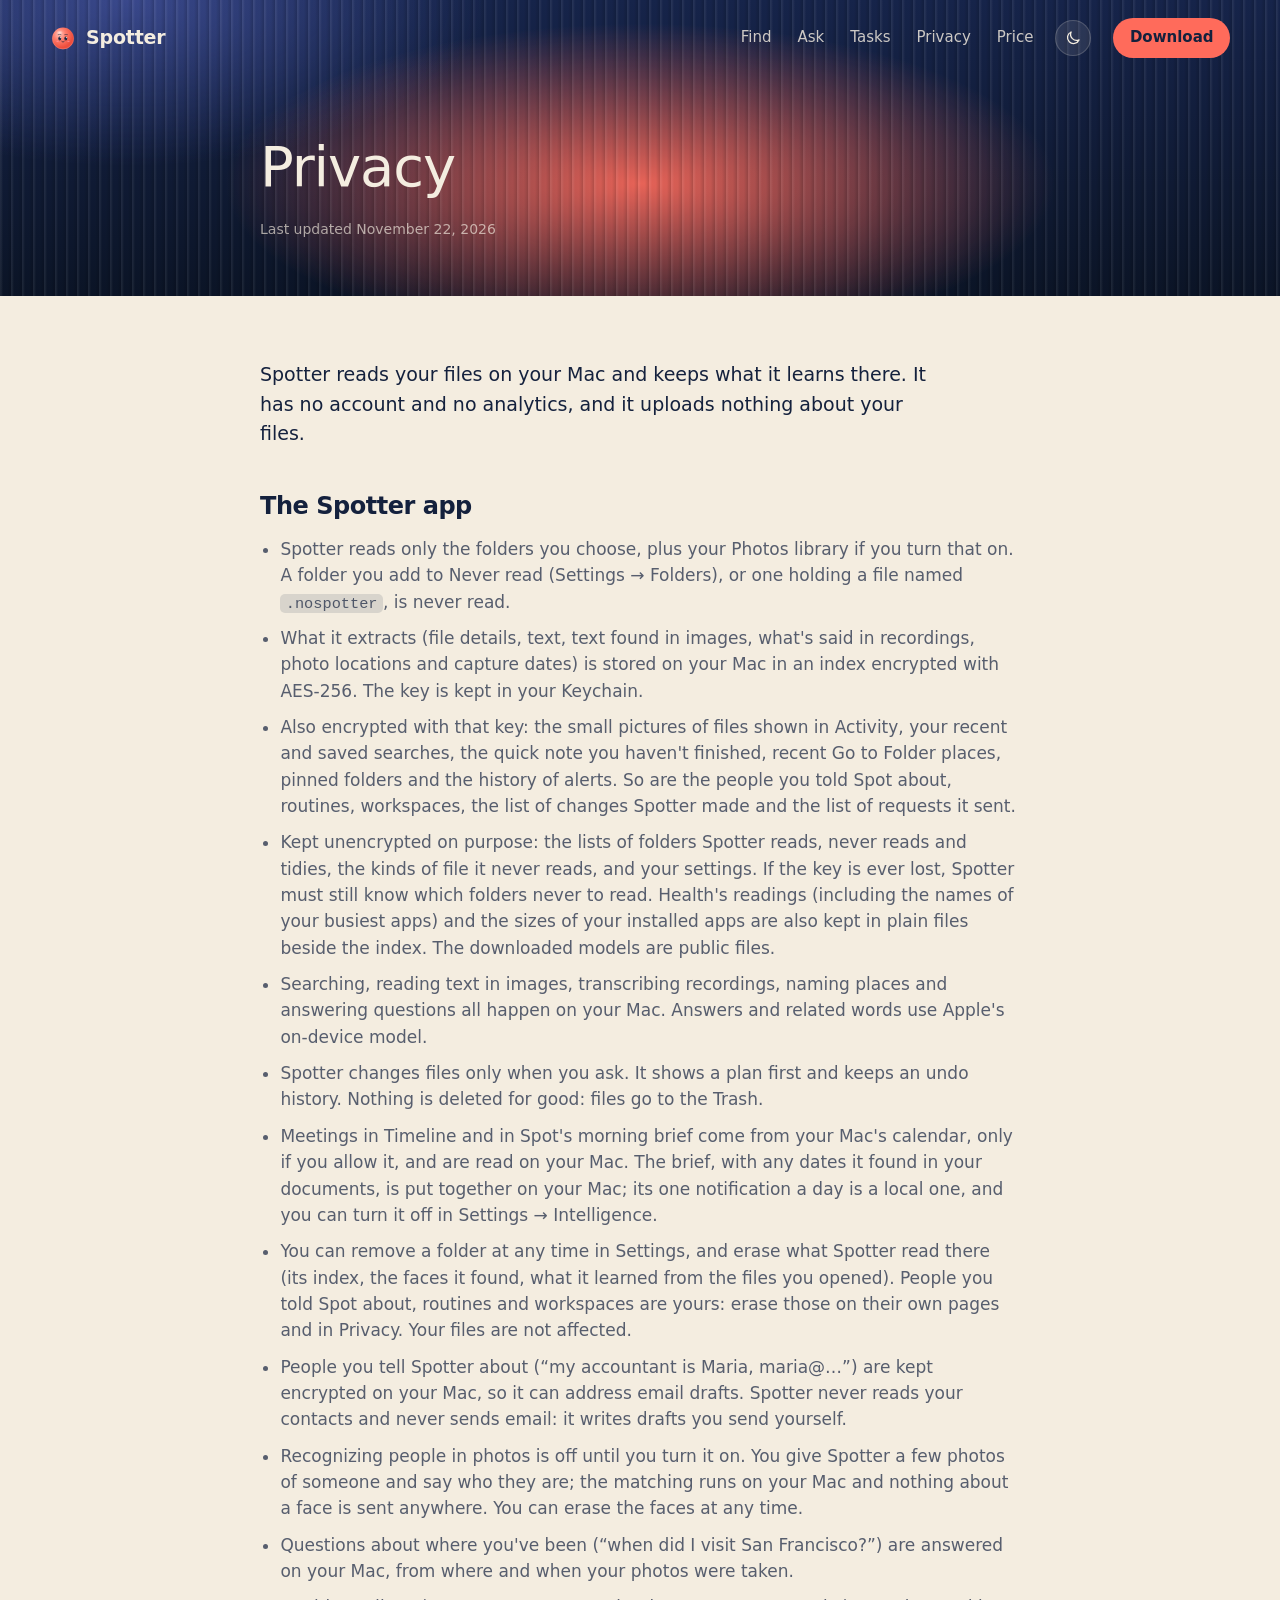
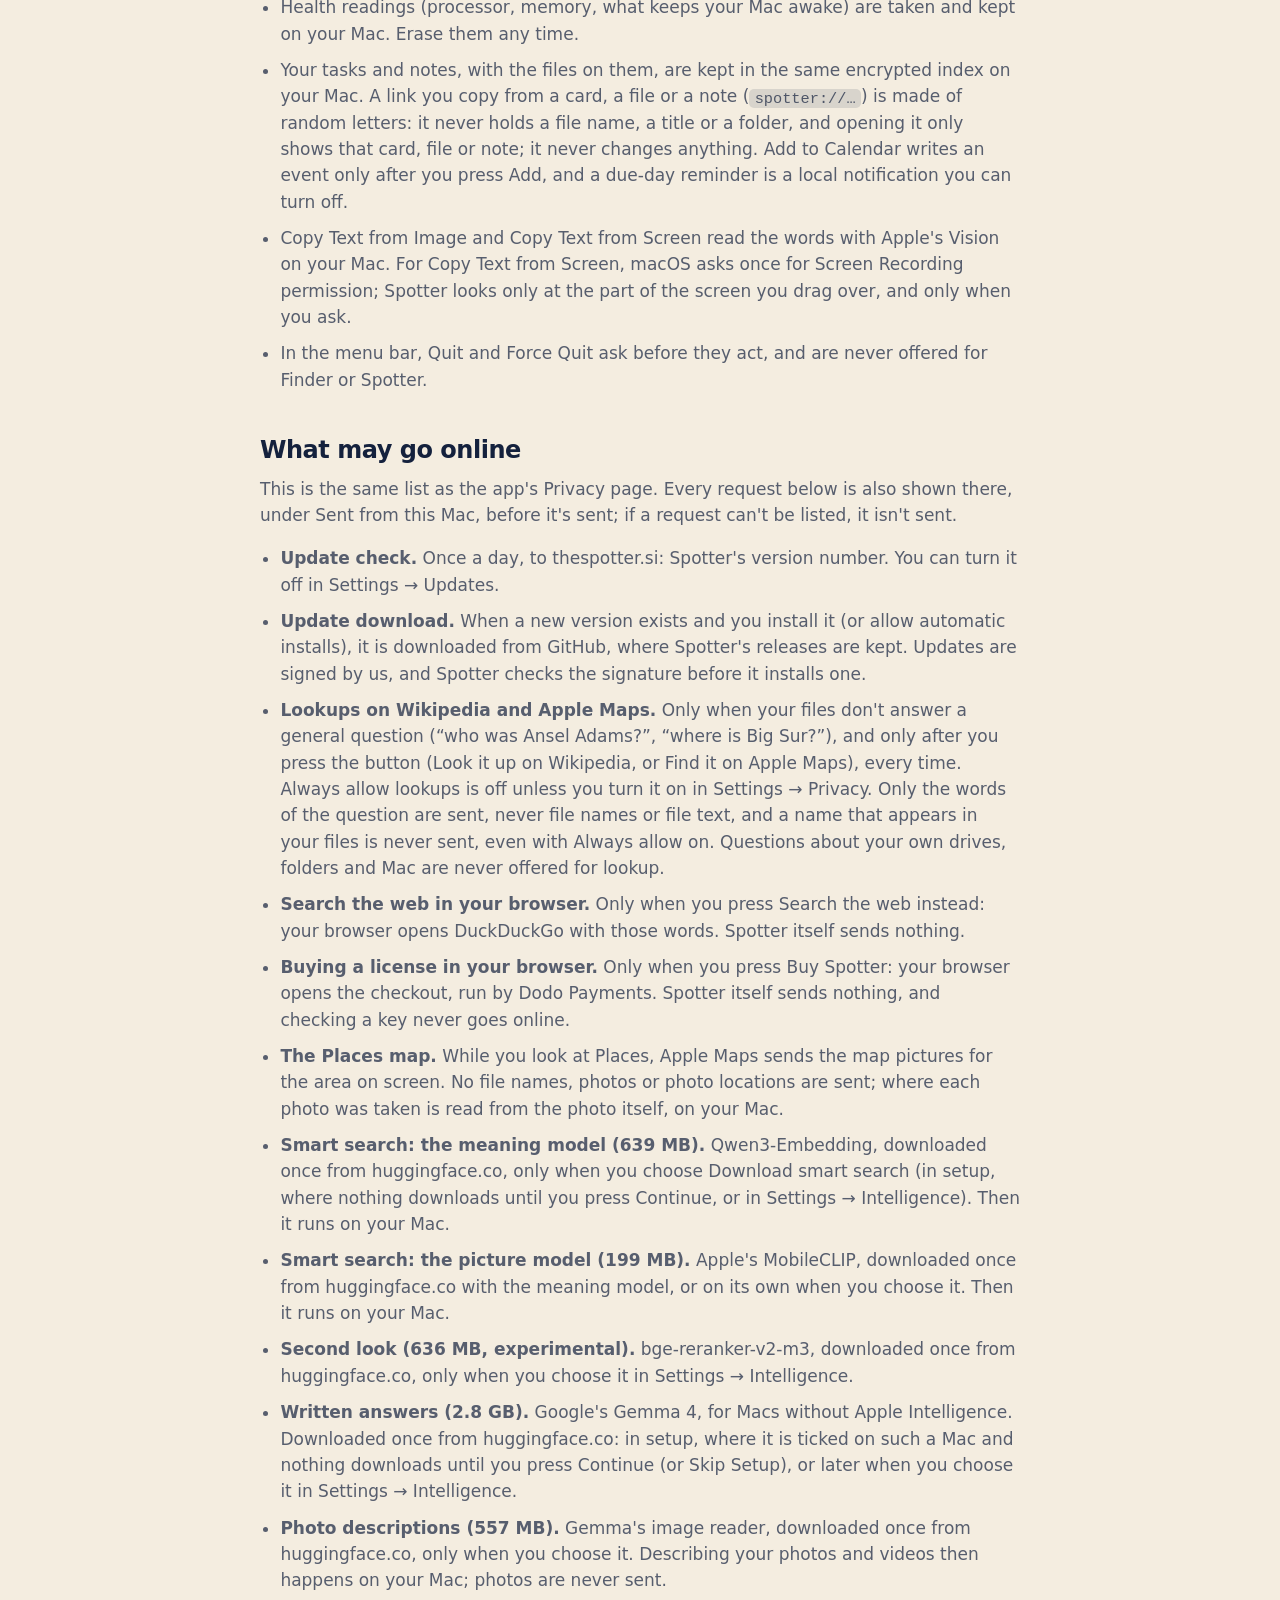
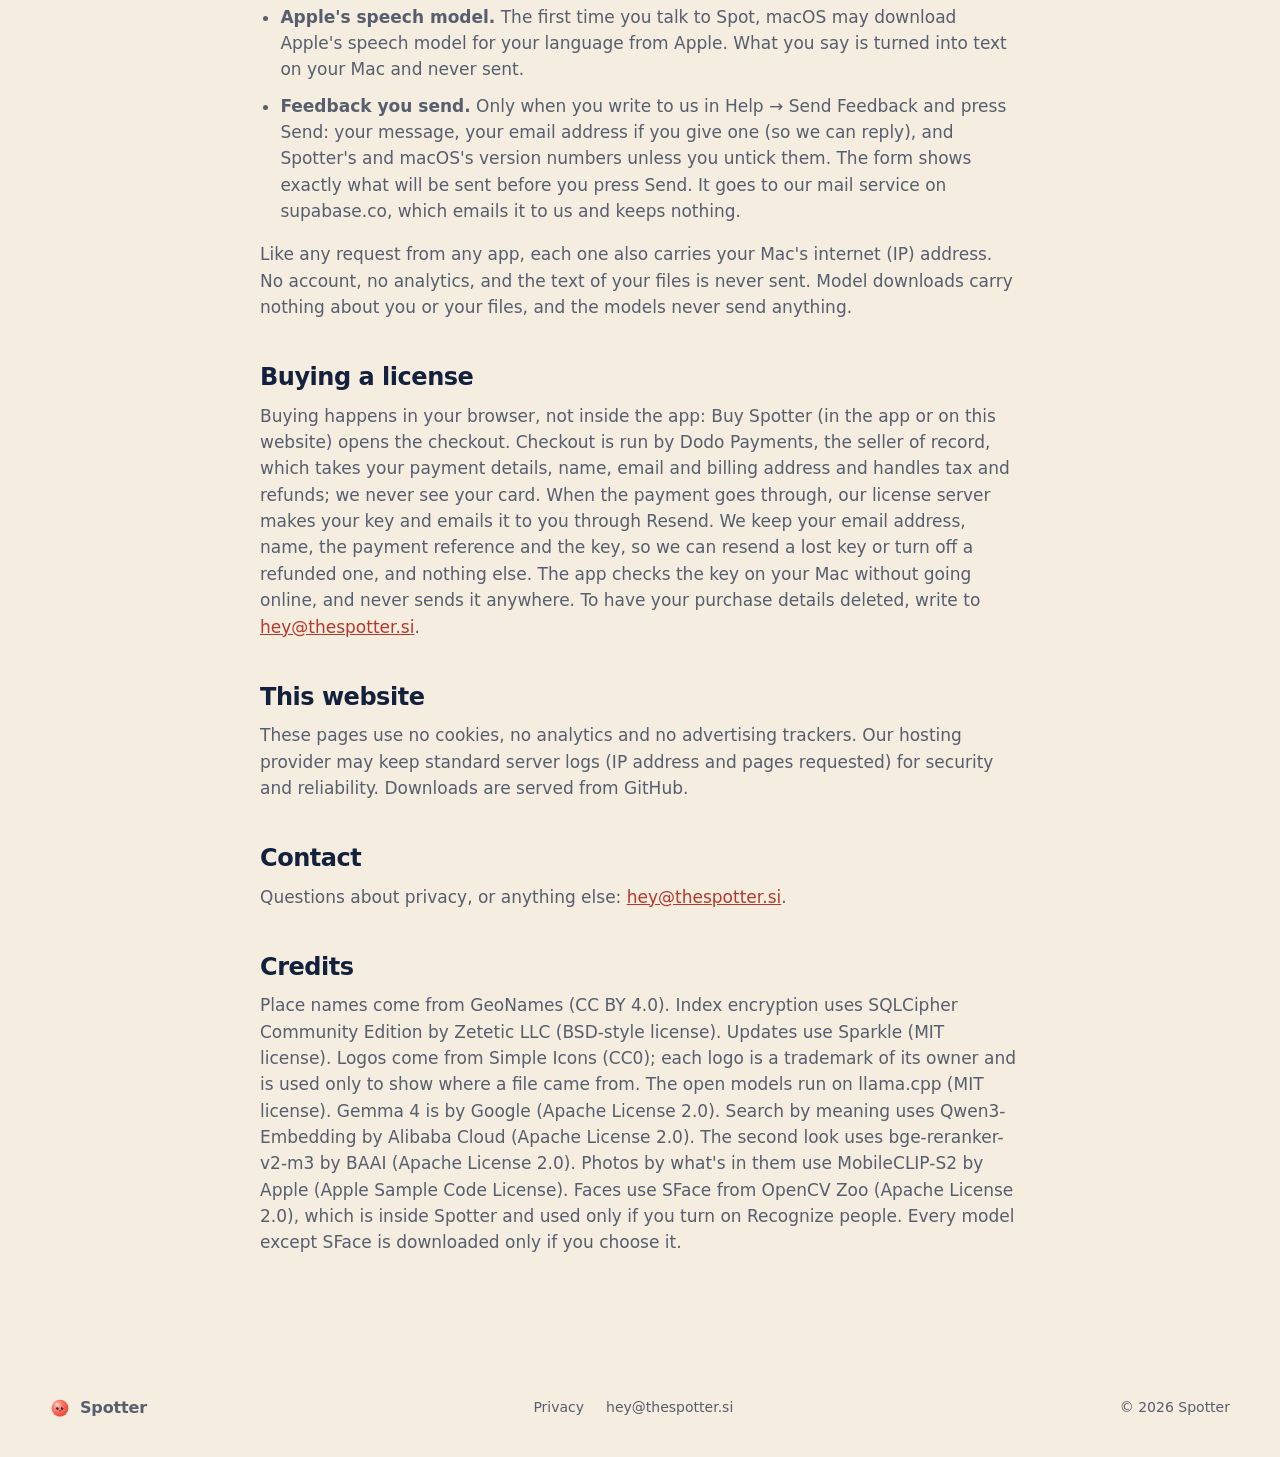
==== commit 3ce3308a: "Publish website from spotter@b0dd074" ====
--- a/privacy.html
+++ b/privacy.html
@@ -3,46 +3,102 @@
 <head>
 <meta charset="utf-8">
 <meta name="viewport" content="width=device-width, initial-scale=1">
-<title>Privacy — Spotter</title>
-<meta name="description" content="How Spotter handles your data: everything stays on your Mac.">
-<link rel="icon" href="favicon-64.png" type="image/png" sizes="64x64">
-<link rel="icon" href="favicon-32.png" type="image/png" sizes="32x32">
+<title>Spotter privacy</title>
+<meta name="description" content="How Spotter handles your data: your files and what Spotter learns about them stay on your Mac.">
+<meta name="theme-color" content="#14213D">
+<link rel="icon" type="image/png" sizes="32x32" href="favicon-32.png">
+<link rel="icon" type="image/png" sizes="64x64" href="favicon-64.png">
 <link rel="apple-touch-icon" href="apple-touch-icon.png">
-<meta property="og:image" content="https://thespotter.si/icon-512.png">
-<script>(()=>{let t;try{t=localStorage.getItem('theme')}catch(e){}if(t!=='light'&&t!=='dark')t=matchMedia('(prefers-color-scheme: light)').matches?'light':'dark';document.documentElement.dataset.theme=t})()</script>
-<link rel="stylesheet" href="styles.css?v=4">
+<script>(()=>{let t=new URLSearchParams(location.search).get('theme');if(!t)try{t=localStorage.getItem('theme')}catch(e){}if(t==='light'||t==='dark')document.documentElement.dataset.theme=t})()</script>
+<link rel="stylesheet" href="styles.css">
 </head>
 <body>
-<div class="bg-fallback" aria-hidden="true"></div>
-<header class="nav">
-  <div class="wrap nav-inner">
-    <a class="brand" href="/"><img class="mark" src="logo.webp" alt="" width="36" height="33"><span>theSpotter<b>.si</b></span></a>
-    <nav><a href="/#features">Features</a><a href="/#faq">FAQ</a></nav>
+<header class="stage stage-slim">
+  <div class="final-glass" aria-hidden="true"></div>
+  <nav class="nav wrap" aria-label="Main">
+    <a class="brand" href="index.html" aria-label="Spotter home"><span class="spot" data-spot data-size="26"></span><span>Spotter</span></a>
+    <div class="nav-links">
+      <a href="index.html#find">Find</a>
+      <a href="index.html#ask">Ask</a>
+      <a href="index.html#tasks">Tasks</a>
+      <a href="index.html#privacy">Privacy</a>
+      <a href="index.html#price">Price</a>
+    </div>
+    <button class="icon-btn theme-toggle" type="button" id="themeToggle" aria-label="Switch to dark theme">
+      <svg class="i sun" viewBox="0 0 24 24"><circle cx="12" cy="12" r="4"/><path d="M12 2.5v2M12 19.5v2M2.5 12h2M19.5 12h2M5.3 5.3l1.4 1.4M17.3 17.3l1.4 1.4M5.3 18.7l1.4-1.4M17.3 6.7l1.4-1.4"/></svg>
+      <svg class="i moon" viewBox="0 0 24 24"><path d="M20 14.5A8 8 0 0 1 9.5 4a8 8 0 1 0 10.5 10.5z"/></svg>
+    </button>
+    <a class="pill pill-coral nav-download" href="https://github.com/whiterabbit-vibe/thespotter-site/releases/latest/download/Spotter.dmg">Download</a>
+  </nav>
+  <div class="wrap narrow policy-head">
+    <h1>Privacy</h1>
+    <p class="fine">Last updated November 22, 2026</p>
   </div>
 </header>
-<main class="policy">
+
+<main class="section policy" id="main">
   <div class="wrap narrow">
-    <h1>Privacy</h1>
-    <p>Last updated 3 November 2026.</p>
+    <p class="lead">Spotter reads your files on your Mac and keeps what it learns there. It has no account and no analytics, and it uploads nothing about your files.</p>
 
     <h2>The Spotter app</h2>
     <ul>
-      <li>Spotter reads only the folders you choose, plus your Photos library if you turn that on.</li>
-      <li>Everything it extracts — file details, text, text recognized in images, photo locations — is stored on your Mac in an index encrypted with AES‑256. The key is kept in your Keychain.</li>
-      <li>Spotter does not upload your files or their contents. Search, text recognition and place names all work offline.</li>
-      <li>Spotter only changes files when you ask, shows a preview first and keeps an undo history.</li>
-      <li>You can remove a folder from Spotter, or delete everything it stored, at any time in Settings. Your files are not affected.</li>
+      <li>Spotter reads only the folders you choose, plus your Photos library if you turn that on. A folder you add to Never read (Settings → Folders), or one holding a file named <code>.nospotter</code>, is never read.</li>
+      <li>What it extracts (file details, text, text found in images, what's said in recordings, photo locations and capture dates) is stored on your Mac in an index encrypted with AES-256. The key is kept in your Keychain.</li>
+      <li>Also encrypted with that key: the small pictures of files shown in Activity, your recent and saved searches, the quick note you haven't finished, recent Go to Folder places, pinned folders and the history of alerts. So are the people you told Spot about, routines, workspaces, the list of changes Spotter made and the list of requests it sent.</li>
+      <li>Kept unencrypted on purpose: the lists of folders Spotter reads, never reads and tidies, the kinds of file it never reads, and your settings. If the key is ever lost, Spotter must still know which folders never to read. Health's readings (including the names of your busiest apps) and the sizes of your installed apps are also kept in plain files beside the index. The downloaded models are public files.</li>
+      <li>Searching, reading text in images, transcribing recordings, naming places and answering questions all happen on your Mac. Answers and related words use Apple's on-device model.</li>
+      <li>Spotter changes files only when you ask. It shows a plan first and keeps an undo history. Nothing is deleted for good: files go to the Trash.</li>
+      <li>Meetings in Timeline and in Spot's morning brief come from your Mac's calendar, only if you allow it, and are read on your Mac. The brief, with any dates it found in your documents, is put together on your Mac; its one notification a day is a local one, and you can turn it off in Settings → Intelligence.</li>
+      <li>You can remove a folder at any time in Settings, and erase what Spotter read there (its index, the faces it found, what it learned from the files you opened). People you told Spot about, routines and workspaces are yours: erase those on their own pages and in Privacy. Your files are not affected.</li>
+      <li>People you tell Spotter about (“my accountant is Maria, maria@…”) are kept encrypted on your Mac, so it can address email drafts. Spotter never reads your contacts and never sends email: it writes drafts you send yourself.</li>
+      <li>Recognizing people in photos is off until you turn it on. You give Spotter a few photos of someone and say who they are; the matching runs on your Mac and nothing about a face is sent anywhere. You can erase the faces at any time.</li>
+      <li>Questions about where you've been (“when did I visit San Francisco?”) are answered on your Mac, from where and when your photos were taken.</li>
+      <li>Health readings (processor, memory, what keeps your Mac awake) are taken and kept on your Mac. Erase them any time.</li>
+      <li>Your tasks and notes, with the files on them, are kept in the same encrypted index on your Mac. A link you copy from a card, a file or a note (<code>spotter://…</code>) is made of random letters: it never holds a file name, a title or a folder, and opening it only shows that card, file or note; it never changes anything. Add to Calendar writes an event only after you press Add, and a due-day reminder is a local notification you can turn off.</li>
+      <li>Copy Text from Image and Copy Text from Screen read the words with Apple's Vision on your Mac. For Copy Text from Screen, macOS asks once for Screen Recording permission; Spotter looks only at the part of the screen you drag over, and only when you ask.</li>
+      <li>In the menu bar, Quit and Force Quit ask before they act, and are never offered for Finder or Spotter.</li>
     </ul>
 
+    <h2>What may go online</h2>
+    <p>This is the same list as the app's Privacy page. Every request below is also shown there, under Sent from this Mac, before it's sent; if a request can't be listed, it isn't sent.</p>
+    <ul>
+      <li><b>Update check.</b> Once a day, to thespotter.si: Spotter's version number. You can turn it off in Settings → Updates.</li>
+      <li><b>Update download.</b> When a new version exists and you install it (or allow automatic installs), it is downloaded from GitHub, where Spotter's releases are kept. Updates are signed by us, and Spotter checks the signature before it installs one.</li>
+      <li><b>Lookups on Wikipedia and Apple Maps.</b> Only when your files don't answer a general question (“who was Ansel Adams?”, “where is Big Sur?”), and only after you press the button (Look it up on Wikipedia, or Find it on Apple Maps), every time. Always allow lookups is off unless you turn it on in Settings → Privacy. Only the words of the question are sent, never file names or file text, and a name that appears in your files is never sent, even with Always allow on. Questions about your own drives, folders and Mac are never offered for lookup.</li>
+      <li><b>Search the web in your browser.</b> Only when you press Search the web instead: your browser opens DuckDuckGo with those words. Spotter itself sends nothing.</li>
+      <li><b>Buying a license in your browser.</b> Only when you press Buy Spotter: your browser opens the checkout, run by Dodo Payments. Spotter itself sends nothing, and checking a key never goes online.</li>
+      <li><b>The Places map.</b> While you look at Places, Apple Maps sends the map pictures for the area on screen. No file names, photos or photo locations are sent; where each photo was taken is read from the photo itself, on your Mac.</li>
+      <li><b>Smart search: the meaning model (639 MB).</b> Qwen3-Embedding, downloaded once from huggingface.co, only when you choose Download smart search (in setup, where nothing downloads until you press Continue, or in Settings → Intelligence). Then it runs on your Mac.</li>
+      <li><b>Smart search: the picture model (199 MB).</b> Apple's MobileCLIP, downloaded once from huggingface.co with the meaning model, or on its own when you choose it. Then it runs on your Mac.</li>
+      <li><b>Second look (636 MB, experimental).</b> bge-reranker-v2-m3, downloaded once from huggingface.co, only when you choose it in Settings → Intelligence.</li>
+      <li><b>Written answers (2.8 GB).</b> Google's Gemma 4, for Macs without Apple Intelligence. Downloaded once from huggingface.co: in setup, where it is ticked on such a Mac and nothing downloads until you press Continue (or Skip Setup), or later when you choose it in Settings → Intelligence.</li>
+      <li><b>Photo descriptions (557 MB).</b> Gemma's image reader, downloaded once from huggingface.co, only when you choose it. Describing your photos and videos then happens on your Mac; photos are never sent.</li>
+      <li><b>Apple's speech model.</b> The first time you talk to Spot, macOS may download Apple's speech model for your language from Apple. What you say is turned into text on your Mac and never sent.</li>
+      <li><b>Feedback you send.</b> Only when you write to us in Help → Send Feedback and press Send: your message, your email address if you give one (so we can reply), and Spotter's and macOS's version numbers unless you untick them. The form shows exactly what will be sent before you press Send. It goes to our mail service on supabase.co, which emails it to us and keeps nothing.</li>
+    </ul>
+    <p>Like any request from any app, each one also carries your Mac's internet (IP) address. No account, no analytics, and the text of your files is never sent. Model downloads carry nothing about you or your files, and the models never send anything.</p>
+
+    <h2>Buying a license</h2>
+    <p>Buying happens in your browser, not inside the app: Buy Spotter (in the app or on this website) opens the checkout. Checkout is run by Dodo Payments, the seller of record, which takes your payment details, name, email and billing address and handles tax and refunds; we never see your card. When the payment goes through, our license server makes your key and emails it to you through Resend. We keep your email address, name, the payment reference and the key, so we can resend a lost key or turn off a refunded one, and nothing else. The app checks the key on your Mac without going online, and never sends it anywhere. To have your purchase details deleted, write to <a href="mailto:hey@thespotter.si">hey@thespotter.si</a>.</p>
+
     <h2>This website</h2>
-    <p>This site uses no cookies, no analytics and no third‑party trackers. Our hosting provider may keep standard server logs (such as IP address and pages requested) for security and reliability.</p>
+    <p>These pages use no cookies, no analytics and no advertising trackers. Our hosting provider may keep standard server logs (IP address and pages requested) for security and reliability. Downloads are served from GitHub.</p>
+
+    <h2>Contact</h2>
+    <p>Questions about privacy, or anything else: <a href="mailto:hey@thespotter.si">hey@thespotter.si</a>.</p>
 
     <h2>Credits</h2>
-    <p>Place names come from <a href="https://www.geonames.org">GeoNames</a> (CC BY 4.0). Index encryption uses SQLCipher Community Edition by Zetetic LLC.</p>
+    <p>Place names come from GeoNames (CC BY 4.0). Index encryption uses SQLCipher Community Edition by Zetetic LLC (BSD-style license). Updates use Sparkle (MIT license). Logos come from Simple Icons (CC0); each logo is a trademark of its owner and is used only to show where a file came from. The open models run on llama.cpp (MIT license). Gemma 4 is by Google (Apache License 2.0). Search by meaning uses Qwen3-Embedding by Alibaba Cloud (Apache License 2.0). The second look uses bge-reranker-v2-m3 by BAAI (Apache License 2.0). Photos by what's in them use MobileCLIP-S2 by Apple (Apple Sample Code License). Faces use SFace from OpenCV Zoo (Apache License 2.0), which is inside Spotter and used only if you turn on Recognize people. Every model except SFace is downloaded only if you choose it.</p>
   </div>
 </main>
+
 <footer class="footer">
-  <div class="wrap footer-inner"><span>© 2026 Spotter</span><a href="/">Home</a></div>
+  <div class="wrap footer-inner">
+    <a class="brand" href="index.html"><span class="spot" data-spot data-size="20"></span>Spotter</a>
+    <nav aria-label="Footer"><a href="privacy.html">Privacy</a><a href="mailto:hey@thespotter.si">hey@thespotter.si</a></nav>
+    <span class="soft">© 2026 Spotter</span>
+  </div>
 </footer>
+<script src="app.js"></script>
 </body>
 </html>
--- a/styles.css
+++ b/styles.css
@@ -1,605 +1,923 @@
+/* Spotter website. Tokens match the app (DESIGN.md, Brand.swift): Navy, Cream, Coral.
+   The stage (hero, final band) is fluted glass over a navy-to-coral glow in both themes;
+   the work sits on solid ground: cream by day, navy at night. */
+
 :root {
-  --bg: #080b1d;
-  --ink: #f1f4fa;
-  --ink-soft: #9aa6bd;
-  --ink-dim: #6b778f;
-  --line: var(--fill-3);
-  --line-2: rgba(255, 255, 255, 0.14);
-  --blue: #ff7a1a;
-  --violet: #a78bfa;
-  --cyan: #38bdf8;
-  --green: #34d399;
-  --card: rgba(17, 20, 46, 0.62);
-  --card-2: rgba(24, 27, 58, 0.8);
-  --chip: rgba(255, 122, 26, 0.14);
-  --shadow: 0 30px 80px -30px rgba(0, 0, 0, 0.8);
-  --fill: rgba(255, 255, 255, 0.035);
-  --fill-2: rgba(255, 255, 255, 0.055);
-  --fill-3: rgba(255, 255, 255, 0.09);
-  --nav: rgba(12, 15, 36, 0.6);
-  --app-bg: rgba(16, 19, 44, 0.74);
-  --btn-bg: #fff;
-  --btn-ink: #05070e;
-  --strong: #fff;
-  --accent-text: #ffa45c;
-  --veil: linear-gradient(180deg, transparent 0, rgba(8, 11, 29, 0.25) 60vh, rgba(8, 11, 29, 0.55) 100vh);
-  --footer: rgba(8, 11, 29, 0.7);
+  --navy: #14213D;
+  --navy-deep: #0B1426;
+  --navy-card: #1C2B4A;
+  --cream: #F4EDE0;
+  --cream-card: #FBF7F0;
+  --cream-deep: #EBE2D1;
+  --coral: #FF6B5B;
+  --coral-ink: #B5392A;
+
+  --ground: var(--cream);
+  --ground-deep: var(--cream-deep);
+  --card: var(--cream-card);
+  --ink: var(--navy);
+  --ink-soft: rgba(20, 33, 61, .7);
+  --hair: rgba(20, 33, 61, .12);
+  --accent: var(--coral-ink);      /* words and icons on the ground */
+  --meet: rgba(255, 107, 91, .10);
+
+  --font: -apple-system, BlinkMacSystemFont, "SF Pro Text", "SF Pro Display", system-ui, "Segoe UI", Roboto, "Helvetica Neue", Arial, sans-serif;
+  --mono: ui-monospace, "SF Mono", Menlo, Consolas, monospace;
+  --radius: 16px;
+  --shadow-float: 0 12px 20px rgba(11, 20, 38, .35);
+  color-scheme: light;
+}
+
+@media (prefers-color-scheme: dark) {
+  :root:not([data-theme="light"]) {
+    --ground: var(--navy);
+    --ground-deep: var(--navy-deep);
+    --card: var(--navy-card);
+    --ink: var(--cream);
+    --ink-soft: rgba(244, 237, 224, .72);
+    --hair: rgba(244, 237, 224, .12);
+    --accent: var(--coral);
+    --meet: rgba(255, 107, 91, .14);
+    color-scheme: dark;
+  }
+}
+:root[data-theme="dark"] {
+  --ground: var(--navy);
+  --ground-deep: var(--navy-deep);
+  --card: var(--navy-card);
+  --ink: var(--cream);
+  --ink-soft: rgba(244, 237, 224, .72);
+  --hair: rgba(244, 237, 224, .12);
+  --accent: var(--coral);
+  --meet: rgba(255, 107, 91, .14);
   color-scheme: dark;
 }
 
-* { box-sizing: border-box; }
-html { scroll-behavior: smooth; background: var(--bg); }
+*, *::before, *::after { box-sizing: border-box; }
+html { -webkit-text-size-adjust: 100%; scroll-behavior: smooth; }
+@media (prefers-reduced-motion: reduce) { html { scroll-behavior: auto; } }
 body {
   margin: 0;
-  font-family: -apple-system, BlinkMacSystemFont, "SF Pro Text", "Inter", "Helvetica Neue", Arial, sans-serif;
+  background: var(--ground);
   color: var(--ink);
-  background: transparent;
-  line-height: 1.55;
+  font: 17px/1.55 var(--font);
   -webkit-font-smoothing: antialiased;
   overflow-x: hidden;
 }
-a { color: inherit; text-decoration: none; }
-button { font: inherit; color: inherit; }
-svg { width: 18px; height: 18px; fill: none; stroke: currentColor; stroke-width: 1.7; stroke-linecap: round; stroke-linejoin: round; flex: none; }
-.wrap { width: min(1180px, calc(100% - 32px)); margin: 0 auto; position: relative; }
-.narrow { width: min(820px, calc(100% - 32px)); }
-.center { text-align: center; }
-.center .section-lede { margin-left: auto; margin-right: auto; }
-mark { background: none; color: var(--strong); font-weight: 700; }
-
-/* Background */
-#bg { position: fixed; inset: 0; width: 100vw; height: 100vh; z-index: -2; display: block; }
-.bg-fallback { position: fixed; inset: 0; z-index: -3; background:
-  radial-gradient(900px 600px at 15% -10%, rgba(255, 122, 26, 0.3), transparent 60%),
-  radial-gradient(800px 600px at 90% 0%, rgba(139, 92, 246, 0.3), transparent 60%),
-  radial-gradient(900px 700px at 50% 110%, rgba(255, 61, 139, 0.16), transparent 60%), var(--bg); }
-.has-gl .bg-fallback { display: none; }
-main::before { content: ""; position: fixed; inset: 0; z-index: -1; pointer-events: none;
-  background: var(--veil); }
-
-/* Glass */
-.glass { background: var(--card); border: 1px solid var(--line); border-radius: 24px; box-shadow: var(--shadow), inset 0 1px 0 var(--fill-2); }
-
-/* Nav */
-.nav { position: sticky; top: 0; z-index: 30; padding: 12px 0; }
-.nav-inner { display: flex; align-items: center; gap: 20px; height: 56px; padding: 0 10px 0 16px; border-radius: 18px; background: var(--nav); border: 1px solid var(--line); backdrop-filter: blur(22px) saturate(160%); -webkit-backdrop-filter: blur(22px) saturate(160%); }
-.brand { display: flex; align-items: center; gap: 10px; font-weight: 700; font-size: 18px; letter-spacing: -0.01em; }
-.nav nav { display: flex; gap: 26px; font-size: 14.5px; color: var(--ink-soft); margin-left: auto; }
-.nav nav a:hover { color: var(--ink); }
-.nav nav a { white-space: nowrap; }
-.nav-cta { font-size: 14px; font-weight: 600; background: var(--btn-bg); color: var(--btn-ink); padding: 9px 16px; border-radius: 12px; }
-
-/* Hero */
-.hero { padding: 72px 0 30px; }
-.hero-inner { text-align: center; }
-.eyebrow { display: inline-flex; align-items: center; gap: 10px; font-size: 13px; font-weight: 600; color: #ffd2ad; background: var(--fill-2); border: 1px solid var(--line-2); padding: 7px 14px; border-radius: 999px; margin: 0 0 28px; }
-.pulse { width: 8px; height: 8px; border-radius: 50%; background: var(--green); box-shadow: 0 0 0 0 rgba(52, 211, 153, 0.6); animation: pulse 2s infinite; }
-@keyframes pulse { 70% { box-shadow: 0 0 0 10px rgba(52, 211, 153, 0); } 100% { box-shadow: 0 0 0 0 rgba(52, 211, 153, 0); } }
-h1 { font-size: clamp(46px, 8.2vw, 108px); line-height: 0.98; letter-spacing: -0.05em; margin: 0 0 26px; font-weight: 800; }
-.grad { background: linear-gradient(100deg, #ffc53d 0%, #ff7a1a 28%, #ff3d8b 55%, #8b5cf6 80%, #ffc53d 100%); background-size: 220% auto; -webkit-background-clip: text; background-clip: text; color: transparent; animation: shine 9s linear infinite; }
-.grad-green { background: linear-gradient(100deg, #6ee7b7, #34d399 40%, #67e8f9); -webkit-background-clip: text; background-clip: text; color: transparent; }
-@keyframes shine { to { background-position: 220% center; } }
-.lede { font-size: clamp(17px, 2vw, 21px); color: var(--ink-soft); max-width: 720px; margin: 0 auto 34px; }
-.cta-row { display: flex; gap: 12px; justify-content: center; flex-wrap: wrap; }
-.btn { display: inline-flex; align-items: center; justify-content: center; gap: 8px; height: 52px; padding: 0 26px; border-radius: 14px; font-weight: 600; font-size: 16px; transition: transform .2s, box-shadow .2s, border-color .2s; }
-.btn-primary { background: var(--btn-bg); color: var(--btn-ink); cursor: default; box-shadow: 0 0 0 1px rgba(255, 255, 255, 0.2), 0 12px 40px -10px rgba(255, 140, 60, 0.55); }
-.btn-glass { background: var(--fill-2); border: 1px solid var(--line-2); }
-.btn-glass:hover { border-color: rgba(255, 255, 255, 0.35); transform: translateY(-1px); }
-.btn-green { background: linear-gradient(135deg, #34d399, #10b981); color: #03110b; cursor: default; box-shadow: 0 12px 40px -12px rgba(52, 211, 153, 0.7); }
-.btn.wide { width: 100%; margin-top: 26px; }
-.fine { font-size: 13px; color: var(--ink-dim); margin: 18px 0 60px; }
-
-/* Desktop mock */
-.desk { max-width: 1120px; margin: 0 auto; border-radius: 22px; padding: 0 28px 34px; border: 1px solid var(--line-2); background: linear-gradient(180deg, var(--fill-2), var(--fill)); box-shadow: 0 60px 140px -50px rgba(255, 122, 26, 0.45), 0 30px 80px -40px rgba(0, 0, 0, 0.9); transition: transform .4s cubic-bezier(.2, .8, .2, 1); transform-style: preserve-3d; }
-.menubar { display: flex; align-items: center; gap: 18px; height: 30px; font-size: 12.5px; color: var(--ink-soft); margin: 0 -28px 26px; padding: 0 18px; border-bottom: 1px solid var(--line); border-radius: 22px 22px 0 0; background: var(--fill-2); }
-.menubar i { flex: 1; }
-.app { border-radius: 16px; overflow: hidden; background: var(--app-bg); border: 1px solid var(--line-2); backdrop-filter: blur(28px) saturate(170%); -webkit-backdrop-filter: blur(28px) saturate(170%); text-align: left; box-shadow: 0 40px 90px -30px rgba(0, 0, 0, 0.9); }
-.app-bar { display: flex; align-items: center; gap: 14px; height: 46px; padding: 0 16px; border-bottom: 1px solid var(--line); background: var(--fill); }
-.lights { display: flex; gap: 8px; }
-.lights i { width: 12px; height: 12px; border-radius: 50%; background: #ff5f57; }
-.lights i:nth-child(2) { background: #febc2e; }
-.lights i:nth-child(3) { background: #28c840; }
-.app-title { display: flex; align-items: center; gap: 8px; font-weight: 600; font-size: 13.5px; margin-left: 6px; }
-.app-status { margin-left: auto; display: flex; align-items: center; gap: 7px; font-size: 12px; font-weight: 600; color: var(--ink-soft); background: var(--fill-2); border: 1px solid var(--line); padding: 4px 10px; border-radius: 999px; }
-.dot { width: 7px; height: 7px; border-radius: 50%; background: var(--green); box-shadow: 0 0 10px var(--green); }
-.app-body { display: grid; grid-template-columns: 200px 1fr; min-height: 500px; }
-.side { padding: 12px 10px; border-right: 1px solid var(--line); background: var(--fill); font-size: 13px; }
-.side p { margin: 14px 10px 6px; font-size: 10.5px; font-weight: 700; letter-spacing: 0.07em; text-transform: uppercase; color: var(--ink-dim); }
-.side p:first-child { margin-top: 2px; }
-.side a { display: flex; align-items: center; gap: 10px; padding: 6px 10px; border-radius: 8px; color: var(--ink-soft); }
-.side a svg { width: 16px; height: 16px; color: var(--blue); }
-.side a.on { background: rgba(255, 122, 26, 0.9); color: #fff; }
-.side a.on svg { color: #fff; }
-.pane { padding: 22px 24px 24px; }
-.askbar { position: relative; display: flex; align-items: center; gap: 12px; height: 56px; padding: 0 16px; border-radius: 15px; background: var(--fill-2); border: 1px solid rgba(255, 150, 70, 0.4); box-shadow: 0 0 0 4px rgba(255, 122, 26, 0.12), 0 0 40px -8px rgba(255, 122, 26, 0.5); font-size: 17px; }
-.ab-ico { width: 22px; height: 22px; color: var(--accent-text); }
-.typed { white-space: nowrap; overflow: hidden; text-overflow: ellipsis; }
-.caret { width: 2px; height: 22px; background: var(--accent-text); animation: blink 1s steps(1) infinite; flex: none; }
+img { max-width: 100%; display: block; }
+a { color: var(--accent); }
+code { font: .9em var(--mono); background: var(--hair); padding: .05em .35em; border-radius: 5px; }
+h1, h2, h3, h4 { margin: 0; font-weight: 600; letter-spacing: -.01em; }
+p { margin: 0; }
+.i { width: 1em; height: 1em; fill: none; stroke: currentColor; stroke-width: 1.7; stroke-linecap: round; stroke-linejoin: round; flex: none; }
+.soft { color: var(--ink-soft); }
+.small { font-size: 14px; }
+.wrap { width: min(1180px, 100% - 32px); margin-inline: auto; }
+.narrow { width: min(760px, 100% - 32px); }
+.skip { position: absolute; left: -999px; top: 8px; z-index: 10; background: var(--coral); color: var(--navy); padding: 8px 14px; border-radius: 99px; }
+.skip:focus { left: 16px; }
+:focus-visible { outline: 2px solid var(--coral); outline-offset: 3px; border-radius: 6px; }
+
+/* Buttons */
+.pill {
+  display: inline-flex; align-items: center; gap: .5em;
+  border-radius: 999px; padding: .55em 1.1em;
+  font-weight: 600; font-size: 15px; text-decoration: none; white-space: nowrap;
+  transition: transform .15s ease, filter .15s ease;
+}
+.pill-coral { background: var(--coral); color: var(--navy); }   /* coral buttons carry navy labels */
+.pill-coral:hover { filter: brightness(1.06); transform: translateY(-1px); }
+.pill-lg { font-size: 17px; padding: .8em 1.45em; }
+.pill-outline { border: 1.5px solid currentColor; padding: calc(.8em - 1.5px) calc(1.45em - 1.5px); }
+.pill-outline:hover { background: color-mix(in srgb, currentColor 10%, transparent); transform: translateY(-1px); }
+.price .pill { vertical-align: middle; }
+.price .pill + .pill { margin-left: 10px; }
+.link-btn {
+  display: inline-flex; align-items: center; gap: .45em;
+  background: none; border: 0; padding: .6em .2em; color: inherit;
+  font: 600 16px var(--font); cursor: pointer;
+}
+a.link-btn { text-decoration: none; }
+.link-btn:hover { color: var(--coral); }
+.icon-btn {
+  display: grid; place-items: center; width: 36px; height: 36px; border-radius: 999px;
+  background: rgba(244, 237, 224, .1); border: 1px solid rgba(244, 237, 224, .18); color: var(--cream); cursor: pointer;
+}
+.icon-btn .i { width: 18px; height: 18px; }
+
+/* Theme toggle shows the theme you'd switch to */
+.theme-toggle .moon { display: none; }
+:root[data-theme="light"] .theme-toggle .sun, :root:not([data-theme]) .theme-toggle .sun { display: none; }
+:root[data-theme="light"] .theme-toggle .moon, :root:not([data-theme]) .theme-toggle .moon { display: block; }
+:root[data-theme="dark"] .theme-toggle .sun { display: block; }
+:root[data-theme="dark"] .theme-toggle .moon { display: none; }
+@media (prefers-color-scheme: dark) {
+  :root:not([data-theme]) .theme-toggle .sun { display: block; }
+  :root:not([data-theme]) .theme-toggle .moon { display: none; }
+}
+
+/* ---------- The stage ---------- */
+.stage {
+  position: relative; isolation: isolate; overflow: hidden;
+  background: #0F1A31; color: var(--cream);
+  padding-bottom: 28px;
+}
+.glass { position: absolute; inset: 0; width: 100%; height: 100%; z-index: -2; display: block; }
+.stage-fade { position: absolute; inset: 0; z-index: -1; background: linear-gradient(180deg, transparent 55%, rgba(11, 20, 38, .5)); pointer-events: none; }
+
+.nav { display: flex; align-items: center; gap: 22px; padding: 18px 0; }
+.brand { display: inline-flex; align-items: center; gap: 10px; color: inherit; text-decoration: none; font-weight: 700; font-size: 19px; letter-spacing: -.01em; }
+.nav-links { display: flex; gap: 26px; margin-left: auto; }
+.nav-links a { color: rgba(244, 237, 224, .82); text-decoration: none; font-size: 15px; font-weight: 500; }
+.nav-links a:hover { color: var(--cream); }
+
+.hero {
+  display: grid; grid-template-columns: minmax(0, 1.12fr) minmax(0, 1fr);
+  gap: 56px; align-items: center; padding: 64px 0 72px;
+}
+.eyebrow { font-size: 13px; font-weight: 600; letter-spacing: .09em; text-transform: uppercase; color: var(--accent); margin-bottom: 14px; }
+.stage .eyebrow { color: var(--coral); }
+.hero h1 {
+  font-family: "SF Pro Display", var(--font);
+  font-weight: 300; font-size: clamp(40px, 4.5vw, 62px); line-height: 1.06; letter-spacing: -.025em;
+}
+.lead { font-size: 19px; line-height: 1.55; color: var(--ink-soft); margin-top: 20px; max-width: 36em; }
+.stage .lead { color: rgba(244, 237, 224, .84); }
+.cta-row { display: flex; flex-wrap: wrap; align-items: center; gap: 14px 22px; margin-top: 32px; }
+.fine { font-size: 14px; color: var(--ink-soft); margin-top: 14px; }
+.stage .fine { color: rgba(244, 237, 224, .66); }
+
+.hero-demo { position: relative; }
+.spot-hero { position: absolute; top: -46px; right: 26px; z-index: 2; }
+
+/* Proof row */
+.proof {
+  list-style: none; margin: 0 auto; padding: 22px 0 0;
+  display: grid; grid-template-columns: repeat(4, 1fr);
+  border-top: 1px solid rgba(244, 237, 224, .16);
+}
+.proof li { padding: 4px 22px 4px 0; }
+.proof li + li { padding-left: 22px; border-left: 1px solid rgba(244, 237, 224, .16); }
+.proof b { display: block; font-size: 26px; font-weight: 600; font-variant-numeric: tabular-nums; letter-spacing: -.01em; }
+.proof span { font-size: 14px; color: rgba(244, 237, 224, .72); line-height: 1.4; display: block; margin-top: 2px; }
+
+/* ---------- Windows ---------- */
+.window { border-radius: 14px; overflow: hidden; position: relative; }
+.window-glass {
+  background: rgba(20, 33, 61, .55);
+  border: 1px solid rgba(244, 237, 224, .16);
+  box-shadow: 0 24px 60px rgba(11, 20, 38, .5);
+  -webkit-backdrop-filter: blur(22px) saturate(1.2); backdrop-filter: blur(22px) saturate(1.2);
+  min-height: 420px; display: flex; flex-direction: column;
+}
+.window-solid { background: var(--ground); border: 1px solid var(--hair); box-shadow: 0 24px 50px rgba(11, 20, 38, .14); }
+.titlebar { display: flex; gap: 8px; padding: 13px 14px; }
+.titlebar i { width: 12px; height: 12px; border-radius: 50%; background: #FF5F57; }
+.titlebar i:nth-child(2) { background: #FEBC2E; }
+.titlebar i:nth-child(3) { background: #28C840; }
+.window-solid .titlebar { position: absolute; z-index: 2; }
+
+.box {
+  display: flex; align-items: center; gap: 10px;
+  border-radius: 999px; padding: 0 18px;
+  font-size: 17px; white-space: nowrap; overflow: hidden;
+}
+.box-stage { margin: 4px 18px 0; height: 58px; background: rgba(244, 237, 224, .1); border: 1px solid rgba(244, 237, 224, .22); color: var(--cream); }
+.box-stage .i { width: 20px; height: 20px; opacity: .75; }
+.typed:empty::before { content: attr(data-placeholder); opacity: .5; }
+.caret { width: 2px; height: 1.2em; background: var(--coral); margin-left: -8px; animation: blink 1.05s steps(1) infinite; }
 @keyframes blink { 50% { opacity: 0; } }
-.ab-keys { margin-left: auto; display: flex; gap: 3px; }
-.try { display: flex; flex-wrap: wrap; gap: 7px; margin: 14px 0 18px; }
-.try button { border: 1px solid var(--line); background: var(--fill); border-radius: 9px; padding: 5px 11px; font-size: 12.5px; color: var(--ink-soft); cursor: pointer; transition: all .15s; }
-.try button:hover { color: var(--ink); border-color: var(--line-2); }
-.try button.on { background: rgba(255, 122, 26, 0.9); border-color: transparent; color: #fff; }
-.answer { opacity: 0; transform: translateY(8px); transition: opacity .35s, transform .35s; min-height: 270px; }
-.answer.in { opacity: 1; transform: none; }
-.chips { display: flex; flex-wrap: wrap; gap: 7px; margin-bottom: 12px; }
-.chips span { font-size: 12px; color: var(--ink-soft); background: var(--chip); padding: 4px 10px; border-radius: 999px; }
-.chips span.m { background: rgba(167, 139, 250, 0.16); }
-.chips b { color: var(--ink); }
-.files { list-style: none; margin: 0; padding: 0; border-radius: 13px; overflow: hidden; border: 1px solid var(--line); background: var(--fill); }
-.files li { display: grid; grid-template-columns: 38px 1fr 46px; gap: 12px; align-items: center; padding: 11px 14px; border-top: 1px solid var(--line); animation: rise .4s ease both; }
-.files li:nth-child(2) { animation-delay: .07s; }
-.files li:nth-child(3) { animation-delay: .14s; }
-@keyframes rise { from { opacity: 0; transform: translateY(6px); } }
-.files li:first-child { border-top: 0; }
-.f-main b { display: block; font-size: 13.5px; overflow-wrap: anywhere; }
-.f-main small { display: block; font-size: 12px; color: var(--ink-dim); }
-.f-main .snip { color: var(--ink-soft); }
-.f-main .tags { margin-top: 5px; }
-.ico { width: 38px; height: 46px; border-radius: 7px; display: grid; place-items: center; font-size: 9.5px; font-weight: 700; color: #fff; font-style: normal; box-shadow: inset 0 -12px 20px rgba(0, 0, 0, 0.15); }
-.ico.pdf { background: linear-gradient(160deg, #ff7a7a, #e5484d); }
-.ico.img { background: linear-gradient(160deg, #2dd4bf, #0d9488); }
-.ico.vid { background: linear-gradient(160deg, #a78bfa, #7c3aed); }
-.tags { display: flex; gap: 5px; flex-wrap: wrap; }
-.tags em, .sc-why span { font-style: normal; font-size: 11px; font-weight: 600; padding: 2px 8px; border-radius: 999px; white-space: nowrap; }
-.t-name { color: #93c5fd; background: rgba(59, 130, 246, 0.16); }
-.t-text { color: #6ee7b7; background: rgba(16, 185, 129, 0.15); }
-.t-ocr { color: #fcd34d; background: rgba(245, 158, 11, 0.15); }
-.t-mean { color: #d8b4fe; background: rgba(168, 85, 247, 0.18); }
-.t-meta { color: #5eead4; background: rgba(20, 184, 166, 0.16); }
-.t-src { color: #a5b4fc; background: rgba(99, 102, 241, 0.18); }
-
-/* Score ring */
-.score { position: relative; width: 44px; height: 44px; display: grid; place-items: center; }
-.score svg { position: absolute; inset: 0; width: 100%; height: 100%; transform: rotate(-90deg); stroke-width: 3; }
-.score circle { stroke: var(--line-2); }
-.score .fill { stroke: hsl(calc(var(--v) * 1.4) 80% 60%); stroke-dasharray: var(--v) 100; animation: fillring 1.1s cubic-bezier(.2, .8, .2, 1) both; }
-@keyframes fillring { from { stroke-dasharray: 0 100; } }
-.score b { font-size: 12.5px; font-weight: 700; }
-.score.big { width: 76px; height: 76px; }
-.score.big svg { stroke-width: 2.6; }
-.score.big b { font-size: 22px; letter-spacing: -0.02em; }
-.score-card:not(.in) .score .fill { animation: none; stroke-dasharray: 0 100; }
-
-.ai-answer { padding: 18px 20px; border-radius: 15px; background: var(--fill); border: 1px solid rgba(167, 139, 250, 0.35); box-shadow: 0 0 40px -15px rgba(167, 139, 250, 0.6); }
-.ai-answer p { margin: 10px 0 0; font-size: 15px; }
-.ai-badge { display: inline-flex; align-items: center; gap: 6px; font-size: 12px; font-weight: 700; color: #d8b4fe; background: rgba(168, 85, 247, 0.16); padding: 3px 10px; border-radius: 999px; }
-.ai-badge svg { width: 14px; height: 14px; }
-.cite { display: inline-block; margin: 10px 6px 0 0; font-size: 12px; font-weight: 600; color: #93c5fd; background: var(--chip); padding: 3px 9px; border-radius: 999px; }
-.ai-more { color: var(--ink-soft); font-size: 13.5px !important; }
-.ai-more a { color: #93c5fd; font-weight: 600; }
-.ai-list { list-style: none; padding: 0; margin: 12px 0 0; display: grid; gap: 6px; }
-.ai-list li { display: flex; justify-content: space-between; padding: 8px 12px; border-radius: 10px; background: var(--fill); font-size: 13.5px; }
-.ai-list b { color: var(--green); }
-kbd { font-family: inherit; font-size: 11.5px; font-weight: 600; min-width: 22px; text-align: center; border: 1px solid var(--line-2); border-bottom-width: 2px; border-radius: 6px; padding: 1px 6px; background: var(--fill-2); color: var(--ink-soft); display: inline-block; }
-
-/* Marquee */
-.marquee { overflow: hidden; padding: 46px 0 10px; -webkit-mask: linear-gradient(90deg, transparent, #000 12%, #000 88%, transparent); mask: linear-gradient(90deg, transparent, #000 12%, #000 88%, transparent); }
-.track { display: flex; gap: 14px; width: max-content; animation: scroll 60s linear infinite; }
-.track span { white-space: nowrap; font-size: 15px; color: var(--ink-soft); padding: 10px 18px; border-radius: 999px; border: 1px solid var(--line); background: var(--fill); }
-@keyframes scroll { to { transform: translateX(-50%); } }
-
-/* Sections */
-.section { padding: 120px 0; position: relative; }
-h2 { font-size: clamp(36px, 5.4vw, 66px); letter-spacing: -0.045em; line-height: 1.02; margin: 0 0 18px; font-weight: 800; }
-.section-lede { font-size: 19px; color: var(--ink-soft); max-width: 660px; margin: 0 0 48px; }
-.kicker { font-size: 12.5px; font-weight: 700; text-transform: uppercase; letter-spacing: .12em; margin: 0 0 16px; }
-.k-blue { color: #ffa45c; } .k-violet { color: #c4b5fd; } .k-green { color: #6ee7b7; } .k-orange { color: #fdba74; } .k-pink { color: #f9a8d4; } .k-cyan { color: #67e8f9; }
-.note { font-size: 13px; color: var(--ink-dim); margin: 20px 0 0; }
-.cap { color: var(--ink-dim); font-size: 13px; margin: 6px 0 0; }
-.ticks { list-style: none; padding: 0; margin: 0; display: grid; gap: 12px; text-align: left; }
-.ticks li { padding-left: 30px; position: relative; color: var(--ink-soft); }
-.ticks li::before { content: ""; position: absolute; left: 0; top: 3px; width: 18px; height: 18px; border-radius: 50%; background: rgba(255, 122, 26, 0.18) url("data:image/svg+xml,%3Csvg xmlns='http://www.w3.org/2000/svg' viewBox='0 0 24 24' fill='none' stroke='%237cb5ff' stroke-width='3' stroke-linecap='round' stroke-linejoin='round'%3E%3Cpath d='M6 12.5l4 4L18 8'/%3E%3C/svg%3E") center / 12px no-repeat; }
-
-/* Reveal */
-.reveal { opacity: 0; transform: translateY(28px); transition: opacity .9s cubic-bezier(.2, .8, .2, 1), transform .9s cubic-bezier(.2, .8, .2, 1); }
-.reveal.in { opacity: 1; transform: none; }
-
-/* Pillars */
-.pillars { display: grid; grid-template-columns: repeat(4, 1fr); gap: 16px; }
-.pillar { position: relative; overflow: hidden; display: grid; gap: 6px; padding: 26px; border-radius: 22px; border: 1px solid var(--line); background: var(--card); transition: transform .3s, border-color .3s; }
-.pillar::after { content: ""; position: absolute; inset: auto -30% -60% -30%; height: 120%; background: radial-gradient(closest-side, var(--c), transparent); opacity: .22; transition: opacity .3s; }
-.pillar:hover { transform: translateY(-4px); border-color: var(--line-2); }
-.pillar:hover::after { opacity: .4; }
-.pillar svg { width: 30px; height: 30px; color: var(--c); stroke-width: 1.6; margin-bottom: 10px; }
-.pillar b { font-size: 22px; letter-spacing: -0.02em; }
-.pillar span { color: var(--ink-soft); font-size: 15px; position: relative; z-index: 1; }
-.p-find { --c: #ff7a1a; } .p-ask { --c: #a78bfa; } .p-clean { --c: #34d399; } .p-manage { --c: #38bdf8; }
-
-/* Split rows */
-.split { display: grid; grid-template-columns: 1fr 1fr; gap: 64px; align-items: center; }
-.row { display: grid; grid-template-columns: 1fr 1fr; gap: 64px; align-items: center; margin-bottom: 120px; }
-.row:last-child { margin-bottom: 0; }
-.row.flip .row-copy { order: 2; }
-.row h2 { font-size: clamp(32px, 4.2vw, 52px); }
-.row .section-lede { margin-bottom: 0; }
-
-/* Score card */
-.score-card { padding: 24px; display: grid; gap: 16px; }
-.sc-q, .mini-search { display: flex; align-items: center; gap: 10px; padding: 11px 14px; border-radius: 12px; background: var(--fill-2); border: 1px solid var(--line); font-size: 15.5px; }
-.sc-q svg, .mini-search svg { color: var(--accent-text); }
-.sc-top { display: grid; grid-template-columns: 38px 1fr auto; gap: 14px; align-items: center; }
-.sc-top b { display: block; font-size: 15.5px; overflow-wrap: anywhere; }
-.sc-top small { color: var(--ink-dim); font-size: 13px; }
-.sc-snip { margin: 0; color: var(--ink-soft); font-size: 14px; padding: 12px 14px; border-radius: 12px; background: var(--fill); border-left: 2px solid var(--green); }
-.bars { display: grid; gap: 11px; }
-.bars div { display: grid; grid-template-columns: 170px 1fr 130px; gap: 12px; align-items: center; font-size: 13.5px; }
-.bars span { color: var(--ink-soft); }
-.bars b { font-weight: 600; text-align: right; font-size: 13px; }
-.bars i { height: 6px; border-radius: 6px; background: var(--fill-3); position: relative; overflow: hidden; }
-.bars i::after { content: ""; position: absolute; inset: 0; width: 0; border-radius: inherit; background: linear-gradient(90deg, #ff7a1a, #ffc53d); transition: width 1.4s cubic-bezier(.2, .8, .2, 1) .3s; }
-.bars i.v::after { background: linear-gradient(90deg, #8b5cf6, #d8b4fe); }
-.bars i.t::after { background: linear-gradient(90deg, #14b8a6, #6ee7b7); }
-.score-card.in .bars i::after { width: var(--w); }
-.sc-why { display: flex; gap: 6px; flex-wrap: wrap; }
-
-/* Intelligence grid */
-.intel { display: grid; grid-template-columns: repeat(3, 1fr); gap: 16px; }
-.intel article, .clean-grid article, .every article { position: relative; background: var(--card); border: 1px solid var(--line); border-radius: 20px; padding: 26px; transition: border-color .3s, transform .3s; overflow: hidden; }
-.intel article:hover, .clean-grid article:hover, .every article:hover { border-color: rgba(255, 164, 92, 0.4); transform: translateY(-3px); }
-.intel svg, .every svg { width: 28px; height: 28px; color: var(--accent-text); stroke-width: 1.5; }
-.intel h3, .clean-grid h3, .every h3 { margin: 14px 0 8px; font-size: 18px; letter-spacing: -0.01em; }
-.intel p, .clean-grid p, .every p { margin: 0; color: var(--ink-soft); font-size: 15px; }
-
-/* Mocks */
-.mock { padding: 22px; display: grid; gap: 12px; }
-.chat { background: var(--card); }
-.bubble { max-width: 92%; padding: 11px 15px; border-radius: 16px; font-size: 14.5px; }
-.bubble.me { justify-self: end; background: linear-gradient(135deg, #ff8a1f, #ff3d6e); color: #fff; border-bottom-right-radius: 5px; }
-.bubble.ai { background: var(--fill-2); border: 1px solid var(--line); border-bottom-left-radius: 5px; width: 92%; }
-.mini-table { width: 100%; border-collapse: collapse; margin-top: 10px; font-size: 13.5px; }
-.mini-table th { text-align: left; color: var(--ink-dim); font-weight: 600; font-size: 12px; padding: 6px 4px; border-bottom: 1px solid var(--line); }
-.mini-table td { padding: 7px 4px; border-bottom: 1px solid var(--line); }
-.mini-table td:last-child, .mini-table th:last-child { text-align: right; }
-.mini-table .muted td { color: var(--ink-soft); border-bottom: 0; }
-.mini-table b { color: var(--green); }
-.plan { border: 1px solid var(--line); border-radius: 14px; overflow: hidden; font-size: 13.5px; }
-.plan p { margin: 0; padding: 10px 12px; background: var(--fill); }
-.plan div { display: flex; justify-content: space-between; gap: 10px; padding: 9px 12px; border-top: 1px solid var(--line); }
-.plan div span:last-child { color: var(--green); font-weight: 600; text-align: right; }
-.plan .muted { color: var(--ink-soft); }
-.btns { display: flex; gap: 8px; justify-content: flex-end; }
-.mini { border: 0; background: linear-gradient(135deg, #ff8a1f, #ff3d6e); color: #fff; font-size: 13px; font-weight: 600; padding: 8px 14px; border-radius: 10px; }
-.mini.ghost { background: var(--fill-2); border: 1px solid var(--line-2); }
-.versions { display: grid; gap: 8px; font-size: 14px; }
-.versions div { display: grid; grid-template-columns: 64px 1fr auto; gap: 10px; align-items: center; padding: 11px 13px; border: 1px solid var(--line); border-radius: 12px; background: var(--fill); }
-.versions .hit { border-color: rgba(244, 114, 182, 0.6); background: rgba(244, 114, 182, 0.08); box-shadow: 0 0 30px -12px rgba(244, 114, 182, 0.7); }
-.versions em { font-style: normal; font-size: 11.5px; font-weight: 700; color: #f9a8d4; background: rgba(244, 114, 182, 0.15); padding: 2px 8px; border-radius: 999px; }
-
-/* Clean */
-.clean::before { content: ""; position: absolute; inset: 0; z-index: -1; background: radial-gradient(800px 500px at 50% 30%, rgba(16, 185, 129, 0.16), transparent 70%); }
-.clean-hero { display: grid; grid-template-columns: 1fr 1fr; gap: 56px; align-items: center; padding: 40px; border-radius: 28px; background: var(--card); border: 1px solid rgba(52, 211, 153, 0.22); box-shadow: 0 50px 120px -50px rgba(16, 185, 129, 0.45); margin-bottom: 18px; }
-.orb-wrap { position: relative; width: min(380px, 100%); aspect-ratio: 1; margin: 0 auto; display: grid; place-items: center; }
-.orb { position: absolute; inset: 16%; border-radius: 50%; background: radial-gradient(circle at 35% 30%, #a7f3d0, #10b981 45%, #064e3b 80%); box-shadow: 0 0 80px rgba(52, 211, 153, 0.55), inset -20px -30px 60px rgba(0, 0, 0, 0.35); }
-.orb i { position: absolute; inset: -14%; border-radius: 50%; border: 1px solid rgba(110, 231, 183, 0.35); animation: ripple 3.6s ease-out infinite; }
-.orb i:nth-child(2) { animation-delay: 1.2s; }
-.orb i:nth-child(3) { animation-delay: 2.4s; }
-@keyframes ripple { from { transform: scale(.85); opacity: .9; } to { transform: scale(1.35); opacity: 0; } }
-.donut { position: absolute; inset: 0; width: 100%; height: 100%; transform: rotate(-90deg); stroke-width: 9; }
-.donut .track { stroke: var(--fill-2); }
-.donut .seg { stroke-dasharray: 0 100; stroke-dashoffset: calc(var(--off) * -1); transition: stroke-dasharray 1.4s cubic-bezier(.2, .8, .2, 1); stroke-linecap: butt; }
-.clean-hero.in .seg { stroke-dasharray: calc(var(--len) - 1) 100; }
-.clean-hero.in .s2 { transition-delay: .15s; } .clean-hero.in .s3 { transition-delay: .3s; } .clean-hero.in .s4 { transition-delay: .45s; } .clean-hero.in .s5 { transition-delay: .6s; }
-.s1, .c1 { stroke: #34d399; background: #34d399; } .s2, .c2 { stroke: #38bdf8; background: #38bdf8; } .s3, .c3 { stroke: #a78bfa; background: #a78bfa; } .s4, .c4 { stroke: #fbbf24; background: #fbbf24; } .s5, .c5 { stroke: #f472b6; background: #f472b6; }
-.orb-text { position: relative; text-align: center; color: #022c22; }
-.orb-text b { display: block; font-size: clamp(34px, 5vw, 50px); letter-spacing: -0.04em; line-height: 1; color: #fff; text-shadow: 0 2px 20px rgba(0, 0, 0, 0.35); }
-.orb-text > span { color: rgba(255, 255, 255, 0.85); font-weight: 600; font-size: 14px; }
-.clean-list { display: grid; gap: 10px; }
-.clean-list div { display: grid; grid-template-columns: 12px 1fr auto; gap: 12px; align-items: center; padding: 13px 16px; border-radius: 14px; background: var(--fill); border: 1px solid var(--line); }
-.clean-list i { width: 10px; height: 10px; border-radius: 3px; }
-.clean-list b { font-variant-numeric: tabular-nums; }
-.clean-list .btn { justify-self: start; margin-top: 8px; }
-.clean-grid { display: grid; grid-template-columns: repeat(3, 1fr); gap: 16px; }
-.clean-grid svg { width: 28px; height: 28px; color: var(--green); stroke-width: 1.5; }
-.honest { display: grid; grid-template-columns: repeat(3, 1fr); gap: 16px; margin-top: 18px; }
-.honest div { padding: 20px 22px; border-radius: 18px; border: 1px dashed rgba(52, 211, 153, 0.35); display: grid; gap: 4px; }
-.honest b { color: #a7f3d0; }
-.honest span { color: var(--ink-soft); font-size: 14.5px; }
-
-/* File manager mock */
-.fm { overflow: hidden; margin-bottom: 18px; }
-.fm-bar { display: flex; align-items: center; gap: 18px; height: 48px; padding: 0 16px; border-bottom: 1px solid var(--line); background: var(--fill); }
-.tabs { display: flex; gap: 4px; flex: 1; overflow: hidden; }
-.tabs span { font-size: 12.5px; padding: 5px 14px; border-radius: 8px; color: var(--ink-soft); white-space: nowrap; }
-.tabs span.on { background: var(--fill-3); color: var(--ink); }
-.tabs .plus { color: var(--ink-dim); }
-.views { display: flex; gap: 4px; }
-.views svg { width: 28px; height: 24px; padding: 4px 6px; border-radius: 6px; color: var(--ink-soft); }
-.views svg.on { background: var(--fill-3); color: var(--ink); }
-.fm-panes { display: grid; grid-template-columns: 1fr 1fr; }
-.fm-pane { padding: 14px 16px 18px; }
-.fm-pane + .fm-pane { border-left: 1px solid var(--line); }
-.crumb { margin: 0 0 10px; font-size: 12px; color: var(--ink-dim); }
-.crumb b { color: var(--ink); }
-.fm-pane ul { list-style: none; margin: 0; padding: 0; display: grid; gap: 2px; }
-.fm-pane li { display: grid; grid-template-columns: 20px 1fr auto; gap: 10px; align-items: center; padding: 7px 10px; border-radius: 8px; font-size: 13.5px; }
-.fm-pane li svg { width: 17px; height: 17px; color: var(--cyan); }
-.fm-pane li em { font-style: normal; color: var(--ink-dim); font-size: 12.5px; font-variant-numeric: tabular-nums; }
-.fm-pane li.sel { background: rgba(255, 122, 26, 0.28); }
-.fm-pane li.sel em { color: var(--ink-soft); }
-.fm-pane li.drop { border: 1px dashed rgba(56, 189, 248, 0.6); color: #7dd3fc; margin-top: 6px; animation: glowdash 2.4s ease-in-out infinite; }
-@keyframes glowdash { 50% { background: rgba(56, 189, 248, 0.08); } }
-.rename { border-top: 1px solid var(--line); padding: 16px 18px; display: grid; gap: 8px; background: var(--fill); }
-.rn-head { display: flex; align-items: center; gap: 10px; font-size: 14px; }
-.rn-head svg { color: var(--violet); }
-.rn-head span { margin-left: auto; color: var(--ink-dim); font-size: 12.5px; }
-.rn-row { display: grid; grid-template-columns: 1fr 24px 1.4fr; gap: 10px; font-size: 13.5px; padding: 6px 10px; border-radius: 8px; background: var(--fill); }
-.rn-row s { color: var(--ink-dim); }
-.rn-row span { color: var(--ink-dim); text-align: center; }
-.rn-row b { color: #c4b5fd; font-weight: 600; }
-.icons { display: grid; grid-template-columns: repeat(4, 1fr); gap: 14px; }
-.icons div { background: var(--card); border: 1px solid var(--line); border-radius: 18px; padding: 20px; display: grid; gap: 4px; align-content: start; transition: border-color .3s; }
-.icons div:hover { border-color: rgba(56, 189, 248, 0.4); }
-.icons svg { width: 26px; height: 26px; color: var(--cyan); stroke-width: 1.5; margin-bottom: 8px; }
-.icons b { font-size: 15.5px; }
-.icons span { color: var(--ink-soft); font-size: 14px; }
-
-/* Everywhere */
-.every { display: grid; grid-template-columns: repeat(3, 1fr); gap: 16px; margin-top: 16px; }
-
-/* Compare */
-.table-wrap { overflow-x: auto; padding: 0; }
-.compare { width: 100%; border-collapse: collapse; font-size: 14.5px; min-width: 760px; }
-.compare th, .compare td { padding: 15px 18px; border-bottom: 1px solid var(--line); text-align: center; }
-.compare td:first-child, .compare th:first-child { text-align: left; }
-.compare tr:last-child td { border-bottom: 0; }
-.compare th { font-size: 12px; text-transform: uppercase; letter-spacing: .06em; color: var(--ink-dim); font-weight: 700; }
-.compare th.us { color: var(--strong); }
-.compare td:nth-child(2), .compare th:nth-child(2) { background: rgba(255, 122, 26, 0.1); }
-.compare td.y::before, .compare td.n::before { content: ""; display: inline-block; width: 20px; height: 20px; vertical-align: middle; background: center / contain no-repeat; }
-.compare td.y::before { background-image: url("data:image/svg+xml,%3Csvg xmlns='http://www.w3.org/2000/svg' viewBox='0 0 24 24' fill='none' stroke='%2334d399' stroke-width='2.6' stroke-linecap='round' stroke-linejoin='round'%3E%3Cpath d='M5 12.5l4.5 4.5L19 7.5'/%3E%3C/svg%3E"); }
-.compare td.n::before { background-image: url("data:image/svg+xml,%3Csvg xmlns='http://www.w3.org/2000/svg' viewBox='0 0 24 24' fill='none' stroke='%23586378' stroke-width='2.2' stroke-linecap='round'%3E%3Cpath d='M7 12h10'/%3E%3C/svg%3E"); }
-.compare td.p { color: var(--ink-dim); font-size: 13px; }
-
-/* Privacy */
-.facts { display: grid; grid-template-columns: repeat(3, 1fr); gap: 12px; margin-top: 36px; }
-.facts div { padding: 16px; border-radius: 16px; border: 1px solid var(--line); background: var(--card); }
-.facts b { display: block; font-size: 24px; letter-spacing: -0.03em; }
-.facts span { color: var(--ink-soft); font-size: 13.5px; }
-.tiers { display: grid; gap: 10px; }
-.tier { display: flex; gap: 14px; align-items: flex-start; background: var(--card); border: 1px solid var(--line); border-radius: 16px; padding: 15px 18px; }
-.tier svg { width: 24px; height: 24px; color: var(--accent-text); margin-top: 2px; }
-.tier b { display: block; }
-.tier span { color: var(--ink-soft); font-size: 14.5px; }
-.tier.on { border-color: rgba(255, 164, 92, 0.55); background: rgba(255, 122, 26, 0.14); box-shadow: 0 0 50px -15px rgba(255, 122, 26, 0.6); }
+
+.hero-results { flex: 1; padding: 18px; display: grid; gap: 12px; align-content: start; }
+.status { display: flex; align-items: center; gap: 8px; padding: 10px 18px 14px; font-size: 13px; color: rgba(244, 237, 224, .7); font-variant-numeric: tabular-nums; }
+.status .dot { width: 7px; height: 7px; border-radius: 50%; background: #28C840; }
+
+/* Best match card (on the glass, the work is solid ground) */
+.best {
+  display: grid; grid-template-columns: 112px 1fr; gap: 16px; align-items: center;
+  background: var(--cream-card); color: var(--navy);
+  border-radius: var(--radius); padding: 14px;
+  animation: rise .45s cubic-bezier(.2, .8, .2, 1) both;
+}
+.best .label { font-size: 11px; font-weight: 700; letter-spacing: .08em; text-transform: uppercase; color: var(--coral-ink); }
+.best h3 { font-size: 17px; margin-top: 2px; overflow-wrap: anywhere; }
+.best .why { font-size: 14px; color: rgba(20, 33, 61, .72); margin-top: 4px; line-height: 1.4; }
+.best .actions { display: flex; gap: 8px; margin-top: 10px; flex-wrap: wrap; }
+.best .actions span { font-size: 12px; font-weight: 600; padding: 4px 10px; border-radius: 99px; border: 1px solid rgba(20, 33, 61, .14); }
+.best .actions span:first-child { background: var(--coral); border-color: var(--coral); }
+.tiles { display: grid; grid-template-columns: repeat(3, 1fr); gap: 10px; }
+.tile { background: rgba(251, 247, 240, .1); border: 1px solid rgba(244, 237, 224, .14); border-radius: 12px; padding: 8px; font-size: 12px; animation: rise .45s cubic-bezier(.2, .8, .2, 1) both; min-width: 0; }
+.tile b { display: block; font-weight: 600; white-space: nowrap; overflow: hidden; text-overflow: ellipsis; margin-top: 6px; }
+.tile small { display: block; opacity: .7; white-space: nowrap; overflow: hidden; text-overflow: ellipsis; }
+.tile:nth-child(2) { animation-delay: .08s; } .tile:nth-child(3) { animation-delay: .16s; }
+@keyframes rise { from { opacity: 0; transform: translateY(10px); } }
+
+/* File previews, drawn */
+.thumb { display: block; border-radius: 8px; aspect-ratio: 4 / 3; position: relative; overflow: hidden; background: #fff; border: 1px solid rgba(20, 33, 61, .1); }
+.thumb.doc::before {
+  content: ""; position: absolute; inset: 16% 14%;
+  background: repeating-linear-gradient(180deg, rgba(20, 33, 61, .2) 0 3px, transparent 3px 9px);
+}
+.thumb.doc::after { content: ""; position: absolute; left: 14%; top: 9%; width: 40%; height: 5px; border-radius: 3px; background: var(--coral); opacity: .8; }
+.thumb.photo { background: linear-gradient(170deg, #9EC5E8 0 45%, #E9C892 45% 62%, #B98B5E 62%); border: 0; }
+.thumb.photo::after { content: ""; position: absolute; left: 18%; top: 22%; width: 26%; aspect-ratio: 1; border-radius: 50%; background: #FFE3A3; }
+.thumb.shot { background: #1C2B4A; border: 0; }
+.thumb.shot::before { content: ""; position: absolute; inset: 14% 10% auto; height: 10%; border-radius: 3px; background: rgba(244, 237, 224, .5); }
+.thumb.shot::after { content: ""; position: absolute; inset: 34% 10% 14%; border-radius: 4px; background: repeating-linear-gradient(180deg, rgba(244, 237, 224, .25) 0 3px, transparent 3px 8px); }
+.best .thumb { aspect-ratio: 4 / 3.4; }
+
+/* ---------- Sections ---------- */
+.section { padding: 112px 0; }
+.section-deep { background: var(--ground-deep); }
+.section-head { max-width: 720px; margin-bottom: 44px; }
+.section h2 { font-size: clamp(32px, 4vw, 46px); line-height: 1.1; letter-spacing: -.02em; font-weight: 600; }
+.card { background: var(--card); border: 1px solid var(--hair); border-radius: var(--radius); }
+.split { display: grid; grid-template-columns: minmax(0, .9fr) minmax(0, 1.1fr); gap: 56px; align-items: center; }
+.split .section-head { margin-bottom: 0; }
+.split-even { grid-template-columns: 1fr 1fr; align-items: start; }
+
+/* Tabs */
+.tabs { display: grid; grid-template-columns: repeat(3, 1fr); gap: 12px; margin-bottom: 20px; }
+.tabs button {
+  text-align: left; cursor: pointer; font: inherit; color: var(--ink);
+  background: var(--card); border: 1px solid var(--hair); border-radius: var(--radius);
+  padding: 16px 18px; position: relative; overflow: hidden;
+}
+.tabs button b { display: block; font-size: 18px; }
+.tabs button span { font-size: 14px; color: var(--ink-soft); }
+.tabs button[aria-selected="true"] { border-color: var(--coral); box-shadow: inset 0 0 0 1px var(--coral); }
+.tabs button[aria-selected="true"] b { color: var(--accent); }
+.tabs button .progress { position: absolute; left: 0; bottom: 0; height: 3px; background: var(--coral); width: 0; }
+
+/* The search band: a strip of the stage */
+.band {
+  padding: 46px 22px 16px;
+  background:
+    repeating-linear-gradient(90deg, rgba(255, 255, 255, .07) 0 1px, rgba(255, 255, 255, 0) 3px 7px, rgba(0, 0, 0, .14) 11px),
+    radial-gradient(60% 160% at 82% 60%, rgba(255, 107, 91, .85), rgba(255, 107, 91, 0) 70%),
+    radial-gradient(50% 140% at 12% 10%, rgba(73, 88, 168, .7), rgba(73, 88, 168, 0) 70%),
+    linear-gradient(#16244A, #0F1A31);
+}
+.box-band { height: 46px; background: rgba(244, 237, 224, .12); border: 1px solid rgba(244, 237, 224, .24); color: var(--cream); padding-left: 10px; }
+
+.demo-body { padding: 22px; min-height: 340px; display: grid; gap: 16px; align-content: start; }
+.demo-body .best { background: var(--card); color: var(--ink); border: 1px solid var(--hair); grid-template-columns: 168px 1fr; }
+.demo-body .best .why { color: var(--ink-soft); }
+.demo-body .best .label { color: var(--accent); }
+.demo-body .best .actions span { border-color: var(--hair); }
+.demo-body .best .actions span:first-child { color: var(--navy); }
+.grid { display: grid; grid-template-columns: repeat(4, 1fr); gap: 14px; }
+.grid .item { animation: rise .45s cubic-bezier(.2, .8, .2, 1) both; min-width: 0; }
+.grid .item:nth-child(2) { animation-delay: .06s; } .grid .item:nth-child(3) { animation-delay: .12s; } .grid .item:nth-child(4) { animation-delay: .18s; }
+.grid .item b { display: block; font-size: 14px; margin-top: 8px; white-space: nowrap; overflow: hidden; text-overflow: ellipsis; }
+.grid .item small { display: block; font-size: 12.5px; color: var(--ink-soft); line-height: 1.35; }
+
+.answer { background: var(--card); border: 1px solid var(--hair); border-radius: var(--radius); padding: 20px 22px; animation: rise .45s cubic-bezier(.2, .8, .2, 1) both; }
+.answer .label { font-size: 11px; font-weight: 700; letter-spacing: .08em; text-transform: uppercase; color: var(--accent); }
+.answer p.big { font-size: 22px; line-height: 1.4; margin-top: 6px; }
+.answer p.big strong { font-weight: 650; }
+.cite { display: inline-flex; align-items: center; gap: 8px; margin-top: 14px; padding: 6px 12px 6px 6px; border-radius: 99px; border: 1px solid var(--hair); font-size: 13px; }
+.cite .thumb { width: 26px; border-radius: 5px; }
+.passage { margin-top: 14px; padding-left: 14px; border-left: 3px solid var(--coral); font-size: 14.5px; color: var(--ink-soft); }
+.passage mark { background: rgba(255, 107, 91, .22); color: inherit; border-radius: 3px; padding: 0 2px; }
+
+.plan { background: var(--card); border: 1px solid var(--hair); border-radius: var(--radius); padding: 20px 22px; animation: rise .45s cubic-bezier(.2, .8, .2, 1) both; }
+.plan h3 { font-size: 19px; margin-top: 4px; }
+.plan ul { list-style: none; padding: 0; margin: 14px 0; display: grid; gap: 8px; }
+.plan li { display: grid; grid-template-columns: 22px 1fr auto; gap: 10px; align-items: center; font-size: 15px; padding: 8px 10px; border-radius: 10px; background: var(--ground); }
+.plan li .i { width: 18px; height: 18px; color: var(--accent); }
+.plan li small { color: var(--ink-soft); font-size: 13px; }
+.plan .row { display: flex; gap: 10px; align-items: center; flex-wrap: wrap; }
+.plan .ghost { border: 1px solid var(--hair); color: var(--ink); background: transparent; }
+.plan .note { font-size: 13.5px; color: var(--ink-soft); margin-left: auto; display: inline-flex; gap: 6px; align-items: center; }
+.done { display: inline-flex; gap: 8px; align-items: center; color: var(--accent); font-weight: 600; font-size: 15px; }
+
+/* Timeline */
+.timeline { padding: 20px; }
+.tl-head { display: flex; flex-wrap: wrap; justify-content: space-between; gap: 14px 20px; align-items: center; margin-bottom: 18px; }
+.tl-head b { font-size: 22px; display: block; }
+.tl-head .soft { font-size: 13.5px; }
+.chips { display: flex; flex-wrap: wrap; gap: 8px; }
+.chip { display: inline-flex; align-items: center; gap: 6px; font-size: 13px; font-weight: 500; padding: 5px 11px; border-radius: 99px; border: 1px solid var(--hair); background: var(--ground); font-variant-numeric: tabular-nums; }
+.chip.on { background: var(--coral); border-color: var(--coral); color: var(--navy); font-weight: 600; }
+.week { display: grid; grid-template-columns: repeat(7, minmax(150px, 1fr)); gap: 10px; overflow-x: auto; padding-bottom: 6px; scroll-snap-type: x proximity; }
+.day { background: var(--ground); border: 1px solid var(--hair); border-radius: var(--radius); padding: 12px 10px; min-height: 280px; scroll-snap-align: start; }
+.day h4 { font-size: 13px; font-weight: 600; color: var(--ink-soft); display: flex; justify-content: space-between; align-items: center; }
+.day h4 b { font-size: 15px; color: var(--ink); font-variant-numeric: tabular-nums; }
+.day.today { border-color: var(--coral); box-shadow: inset 0 0 0 1px var(--coral); }
+.day.today h4 b { background: var(--coral); color: var(--navy); padding: 1px 9px; border-radius: 99px; }
+.busy { display: block; height: 3px; border-radius: 3px; margin: 8px 0 12px; background: linear-gradient(90deg, var(--coral) calc(var(--b) * 100%), var(--hair) 0); }
+.f { display: grid; grid-template-columns: 16px 1fr; gap: 7px; font-size: 13px; line-height: 1.3; margin-bottom: 10px; overflow-wrap: break-word; }
+.f .i { width: 16px; height: 16px; margin-top: 1px; color: var(--ink-soft); }
+.f small { display: block; color: var(--ink-soft); font-size: 11.5px; margin-top: 2px; }
+.meet { background: var(--meet); border-radius: 12px; padding: 10px; margin-bottom: 10px; }
+.meet time { font-size: 12px; font-weight: 700; color: var(--accent); }
+.meet > b { display: block; font-size: 13.5px; margin: 2px 0 10px; }
+
+/* Connections tree */
+.tree { padding: 24px; }
+.root, .leaf { display: grid; grid-template-columns: 64px 1fr; gap: 14px; align-items: center; }
+.root b, .leaf b { display: block; font-size: 15px; overflow-wrap: anywhere; }
+.root small, .leaf small { display: block; font-size: 13.5px; color: var(--ink-soft); line-height: 1.35; }
+.root .thumb { width: 64px; }
+.tree ul { list-style: none; margin: 8px 0 0 31px; padding: 0; }
+.tree li { position: relative; padding: 14px 0 4px 30px; }
+.tree li::before { content: ""; position: absolute; left: 0; top: 60px; width: 22px; height: 2px; background: var(--coral); }
+.tree li::after { content: ""; position: absolute; left: 0; top: 0; bottom: 0; width: 2px; background: var(--coral); }
+.tree li:last-child::after { bottom: auto; height: 62px; }
+.tree em { display: block; font-style: normal; font-size: 11.5px; font-weight: 700; text-transform: uppercase; letter-spacing: .08em; color: var(--accent); margin-bottom: 6px; }
+.leaf { grid-template-columns: 52px 1fr; padding: 8px; border-radius: 12px; transition: background .15s; }
+.leaf:hover { background: var(--ground); }
+.leaf .thumb { width: 52px; }
+
+/* Proof and privacy */
+.bench { padding: 26px; }
+.bench h3 { font-size: 20px; }
+.bench > p.soft { margin-top: 6px; font-size: 15px; }
+.bars { display: grid; gap: 10px; margin: 22px 0 12px; }
+.bar { display: grid; grid-template-columns: 82px 1fr 64px; gap: 12px; align-items: center; font-size: 14px; }
+.bar i { display: block; height: 14px; border-radius: 99px; background: var(--hair); position: relative; overflow: hidden; }
+.bar i::after { content: ""; position: absolute; inset: 0; width: var(--w); border-radius: inherit; background: var(--coral); transform-origin: left; }
+.bar.dim i::after { background: var(--ink-soft); opacity: .55; }
+.bar b { font-variant-numeric: tabular-nums; text-align: right; }
+.mini { width: 100%; border-collapse: collapse; margin-top: 18px; font-size: 14px; }
+.mini th { text-align: left; font-size: 12px; font-weight: 600; color: var(--ink-soft); padding: 6px 0; border-bottom: 1px solid var(--hair); }
+.mini td { padding: 8px 0; border-bottom: 1px solid var(--hair); }
+.mini td:not(:first-child), .mini th:not(:first-child) { text-align: center; width: 84px; }
+.mini .i { width: 18px; height: 18px; }
+.mini .no { color: var(--ink-soft); }
+.mini .yes { color: var(--accent); }
+.promises { list-style: none; margin: 0; padding: 0; display: grid; gap: 22px; }
+.promises li { display: grid; grid-template-columns: 40px 1fr; gap: 14px; }
+.promises .i { width: 26px; height: 26px; color: var(--accent); margin-top: 2px; }
+.promises b { font-size: 17px; }
+.promises p { color: var(--ink-soft); font-size: 15.5px; margin-top: 2px; }
 
 /* Price */
-.price-card { max-width: 440px; margin: 0 auto; padding: 38px; text-align: center; border-color: var(--line-2); box-shadow: 0 50px 120px -40px rgba(255, 122, 26, 0.5); }
-.price-card h3 { font-size: 30px; margin: 14px 0 2px; letter-spacing: -0.02em; }
-.pc-sub { margin: 0 0 24px; color: #ffa45c; font-weight: 600; }
+.price { padding: 30px; }
+.price-tag { display: flex; align-items: center; gap: 16px; }
+.price-tag b { font-size: 72px; font-weight: 300; letter-spacing: -.03em; line-height: 1; }
+.price-tag span { font-size: 15px; color: var(--ink-soft); line-height: 1.35; }
+.price ul { list-style: none; padding: 0; margin: 22px 0 26px; display: grid; gap: 10px; }
+.price li { display: flex; gap: 10px; align-items: center; }
+.price li .i { color: var(--accent); width: 18px; height: 18px; }
 
 /* FAQ */
-.faq { padding: 6px 28px; margin-top: 36px; }
-details { border-bottom: 1px solid var(--line); padding: 20px 0; }
-details:last-child { border-bottom: 0; }
-summary { cursor: pointer; font-weight: 600; font-size: 17px; list-style: none; display: flex; justify-content: space-between; gap: 16px; }
+#faq h2 { margin-bottom: 26px; }
+details { border-bottom: 1px solid var(--hair); }
+summary { cursor: pointer; list-style: none; padding: 18px 36px 18px 0; font-weight: 600; font-size: 18px; position: relative; }
 summary::-webkit-details-marker { display: none; }
-summary::after { content: "+"; color: var(--ink-soft); font-weight: 400; font-size: 22px; line-height: 1; transition: transform .2s; }
+summary::after { content: "+"; position: absolute; right: 4px; top: 14px; font-size: 24px; font-weight: 300; color: var(--accent); transition: transform .2s; }
 details[open] summary::after { transform: rotate(45deg); }
-details p { color: var(--ink-soft); margin: 12px 0 0; }
-
-.final { padding: 160px 0; }
-.final h2 { font-size: clamp(42px, 7vw, 88px); }
-.final-icon { filter: drop-shadow(0 20px 60px rgba(255, 122, 26, 0.7)); margin-bottom: 28px; animation: float 6s ease-in-out infinite; }
-@keyframes float { 50% { transform: translateY(-10px); } }
-
-/* Footer */
-.footer { padding: 32px 0 40px; color: var(--ink-dim); font-size: 14px; border-top: 1px solid var(--line); background: var(--footer); }
-.footer-inner { display: flex; justify-content: space-between; gap: 16px; }
-.footer .links { display: flex; gap: 20px; }
-.footer a:hover { color: var(--ink); }
-
-/* Policy page */
-.policy { padding: 48px 0 88px; }
-.policy h1 { font-size: clamp(34px, 5vw, 52px); }
-.policy h2 { font-size: 22px; margin-top: 36px; letter-spacing: -0.01em; }
-.policy p, .policy li { color: var(--ink-soft); }
-.policy a { color: #ffa45c; }
-
-
-/* Brand */
-.brand .mark { width: 36px; height: auto; filter: drop-shadow(0 4px 10px rgba(255, 122, 26, 0.35)); }
-.brand span { font-size: 19px; font-weight: 800; letter-spacing: -0.03em; }
-.brand b { color: #ff7a1a; font-weight: 800; }
-
-/* Hero grid and logo scene */
-.hero { padding: 40px 0 30px; }
-.hero-grid { display: grid; grid-template-columns: 1.05fr 1fr; gap: 40px; align-items: center; min-height: min(78vh, 760px); }
-.hero-copy { text-align: left; }
-.hero-copy .lede { margin: 0 0 34px; }
-.hero-copy .cta-row { justify-content: flex-start; }
-.hero-copy .fine { margin-bottom: 0; }
-.hero-copy h1 { font-size: clamp(46px, 7vw, 100px); }
-.scene { position: relative; aspect-ratio: 1 / 0.95; width: 100%; max-width: 620px; justify-self: end; }
-.scene-logo { position: absolute; left: 14%; top: 8%; width: 82%; height: auto; filter: drop-shadow(0 40px 60px rgba(255, 110, 30, 0.35)) drop-shadow(0 10px 30px rgba(40, 30, 120, 0.35)); animation: bob 7s ease-in-out infinite; }
-@keyframes bob { 50% { transform: translateY(-10px) rotate(-0.6deg); } }
-#flow { position: absolute; inset: 0; width: 100%; height: 100%; pointer-events: none; }
-.scene-glow { position: absolute; left: 30%; top: 20%; width: 70%; height: 70%; border-radius: 50%; background: radial-gradient(closest-side, rgba(255, 122, 26, 0.45), rgba(255, 61, 139, 0.18) 55%, transparent); filter: blur(30px); animation: breathe 6s ease-in-out infinite; }
-@keyframes breathe { 50% { transform: scale(1.12); opacity: .8; } }
-.scene-tag { position: absolute; display: flex; align-items: center; gap: 8px; font-size: 12.5px; font-weight: 600; padding: 8px 12px; border-radius: 12px; background: var(--card-2); border: 1px solid var(--line-2); box-shadow: var(--shadow); backdrop-filter: blur(12px); -webkit-backdrop-filter: blur(12px); white-space: nowrap; animation: floaty 8s ease-in-out infinite; }
-.scene-tag i { width: 10px; height: 10px; border-radius: 3px; }
-.scene-tag b { color: #34d399; font-size: 15px; }
-.t1 { left: 0; top: 14%; } .t2 { left: 2%; bottom: 14%; animation-delay: -2s; } .t3 { right: 0; top: 2%; animation-delay: -4s; } .t4 { right: 4%; bottom: 6%; animation-delay: -6s; }
-@keyframes floaty { 50% { transform: translateY(-8px); } }
-.d-pdf { background: #ff5a5f; } .d-img { background: #14b8a6; } .d-shot { background: #ffc53d; }
-
-/* Live search box */
-.askbar { cursor: text; }
-.askbar input { flex: 1; min-width: 0; border: 0; outline: 0; background: transparent; color: var(--ink); font: inherit; font-size: 17px; }
-.askbar input::placeholder { color: var(--ink-dim); }
-.askbar input::-webkit-search-cancel-button { filter: grayscale(1); opacity: .5; }
-.askbar:focus-within { box-shadow: 0 0 0 4px rgba(255, 122, 26, 0.2), 0 0 40px -8px rgba(255, 122, 26, 0.55); }
-.try-label { font-size: 11px; font-weight: 700; letter-spacing: 0.06em; text-transform: uppercase; color: var(--ink-dim); margin-right: 4px; align-self: center; }
-.empty { display: grid; place-items: center; gap: 12px; text-align: center; padding: 40px 20px; color: var(--ink-soft); }
-.empty p { margin: 0; max-width: 420px; }
-.empty.ask { place-items: start; text-align: left; padding: 16px 18px; border-radius: 14px; border: 1px dashed var(--line-2); }
-.ico.doc { background: linear-gradient(160deg, #ffb347, #ff7a1a); }
-.ico.aud { background: linear-gradient(160deg, #ff6fae, #e11d74); }
-.ico.zip { background: linear-gradient(160deg, #94a3b8, #64748b); }
-.ico.code { background: linear-gradient(160deg, #60a5fa, #3b5bdb); }
-
-/* Before / after */
-.ba { margin: 0 0 18px; }
-.ba-head { display: flex; justify-content: space-between; align-items: flex-end; gap: 16px; margin-bottom: 14px; }
-.ba-head .kicker { margin-bottom: 6px; }
-.ba-head h3 { margin: 0; font-size: clamp(22px, 2.6vw, 30px); letter-spacing: -0.02em; }
-.ba-hint { display: inline-flex; align-items: center; gap: 8px; color: var(--ink-dim); font-size: 13.5px; }
-.ba-frame { position: relative; border-radius: 22px; overflow: hidden; border: 1px solid var(--line-2); background: var(--card); box-shadow: var(--shadow); min-height: 440px; }
-.ba-pane { position: absolute; inset: 0; padding: 22px 26px; transition: opacity .6s ease, transform .6s cubic-bezier(.2, .8, .2, 1); }
-.ba-frame[data-v="after"] .before, .ba-frame[data-v="before"] .after { opacity: 0; transform: scale(.98); pointer-events: none; }
-.seg { display: inline-flex; padding: 4px; border-radius: 12px; background: var(--fill-2); border: 1px solid var(--line); }
-.seg button { border: 0; background: none; padding: 7px 16px; border-radius: 9px; font-size: 14px; font-weight: 600; color: var(--ink-soft); cursor: pointer; }
-.seg button.on { background: linear-gradient(135deg, #ff8a1f, #ff3d6e); color: #fff; box-shadow: 0 6px 20px -6px rgba(255, 90, 40, 0.6); }
-.ba-pane.after { background: linear-gradient(135deg, rgba(255, 122, 26, 0.12), rgba(139, 92, 246, 0.1)), var(--card-2); }
-.ba-pane.before { background: var(--card); }
-.ba-label { margin: 0 0 14px; font-size: 12px; font-weight: 700; letter-spacing: .06em; text-transform: uppercase; color: var(--ink-dim); }
-.after .ba-label { color: var(--accent-text); }
-.ba-pane ul { list-style: none; margin: 0; padding: 0; display: grid; gap: 4px; }
-.ba-pane li { display: grid; grid-template-columns: 20px 1fr auto; gap: 10px; align-items: center; padding: 8px 10px; border-radius: 9px; font-size: 14px; }
-.ba-pane li:nth-child(odd) { background: var(--fill); }
-.ba-pane li svg { width: 17px; height: 17px; color: var(--ink-soft); }
-.ba-pane li em { font-style: normal; font-size: 12.5px; color: var(--ink-dim); font-variant-numeric: tabular-nums; }
-.ba-pane li small { color: var(--ink-dim); }
-.after li svg { color: var(--accent-text); }
-.after li.done svg { color: #34d399; }
-.after li.done span { color: var(--ink-soft); }
-.ba-total { position: absolute; right: 26px; bottom: 18px; margin: 0; font-weight: 700; color: #34d399; font-size: 14px; }
-
-@media (max-width: 960px) {
-  .hero-grid { grid-template-columns: 1fr; min-height: 0; gap: 10px; }
-  .hero-copy { text-align: center; }
-  .hero-copy .cta-row { justify-content: center; }
-  .hero-copy .lede { margin: 0 auto 30px; }
-  .scene { justify-self: center; max-width: 520px; }
-}
+details p { padding: 0 0 20px; color: var(--ink-soft); max-width: 62ch; }
+
+/* Final band */
+.final { position: relative; isolation: isolate; overflow: hidden; color: var(--cream); text-align: center; padding: 104px 0; }
+.final-glass {
+  position: absolute; inset: 0; z-index: -1;
+  background:
+    repeating-linear-gradient(90deg, rgba(255, 255, 255, .07) 0 1px, rgba(255, 255, 255, 0) 3px 7px, rgba(0, 0, 0, .14) 11px),
+    radial-gradient(45% 75% at 50% 62%, rgba(255, 107, 91, .9), rgba(255, 107, 91, 0) 72%),
+    radial-gradient(40% 80% at 10% 0%, rgba(73, 88, 168, .7), rgba(73, 88, 168, 0) 70%),
+    linear-gradient(#16244A, #0B1426);
+}
+.final-inner { display: grid; justify-items: center; gap: 22px; }
+.final img { filter: drop-shadow(var(--shadow-float)); }
+.final h2 { font-size: clamp(32px, 4.4vw, 52px); font-weight: 300; letter-spacing: -.02em; }
+.final .fine { color: rgba(244, 237, 224, .7); margin-top: -6px; }
+
+.footer { padding: 28px 0 36px; font-size: 14px; }
+.footer-inner { display: flex; flex-wrap: wrap; gap: 14px 28px; align-items: center; justify-content: space-between; }
+.footer nav { display: flex; gap: 22px; }
+.footer a { color: var(--ink-soft); text-decoration: none; }
+.footer a:hover { color: var(--accent); }
+.footer .brand { font-size: 16px; }
+
+/* Spot (SVG, drawn by app.js) */
+.spot { display: inline-block; flex: none; line-height: 0; }
+.spot svg { overflow: visible; display: block; }
+
+/* Reduce Transparency / Increase Contrast: the light without the glass */
+@media (prefers-reduced-transparency: reduce), (prefers-contrast: more) {
+  .window-glass { background: var(--navy); -webkit-backdrop-filter: none; backdrop-filter: none; }
+  .band, .final-glass { background: radial-gradient(60% 140% at 80% 60%, rgba(255, 107, 91, .6), rgba(255, 107, 91, 0) 70%), var(--navy); }
+}
+@media (prefers-reduced-motion: reduce) {
+  *, *::before, *::after { animation-duration: .01ms !important; animation-iteration-count: 1 !important; transition: none !important; }
+}
+
+/* ---------- Narrow screens ---------- */
+@media (max-width: 980px) {
+  .hero { grid-template-columns: minmax(0, 1fr); gap: 72px; padding: 40px 0 56px; }
+  .split, .split-even { grid-template-columns: 1fr; gap: 36px; }
+  .proof { grid-template-columns: 1fr 1fr; row-gap: 18px; }
+  .proof li:nth-child(3) { border-left: 0; padding-left: 0; }
+  .grid { grid-template-columns: repeat(2, 1fr); }
+  .nav-links { display: none; }
+  .theme-toggle { margin-left: auto; }
+}
+@media (max-width: 640px) {
+  body { font-size: 16px; }
+  .section { padding: 76px 0; }
+  .lead { font-size: 17px; }
+  .tabs { grid-template-columns: 1fr; gap: 8px; }
+  .tabs button { padding: 12px 14px; display: flex; gap: 10px; align-items: baseline; }
+  .tabs button b { font-size: 16px; }
+  .box { font-size: 15px; padding: 0 14px; }
+  .box-stage { height: 50px; margin: 4px 12px 0; }
+  .hero-results { padding: 14px 12px; }
+  .best, .demo-body .best { grid-template-columns: 84px 1fr; gap: 12px; padding: 12px; }
+  .best h3 { font-size: 15px; }
+  .best .why { font-size: 13px; }
+  .tiles { grid-template-columns: repeat(2, 1fr); }
+  .tiles .tile:nth-child(3) { display: none; }
+  .demo-body { padding: 14px; min-height: 380px; }
+  .band { padding: 44px 12px 12px; }
+  .answer p.big { font-size: 18px; }
+  .plan li { grid-template-columns: 20px 1fr; }
+  .plan li small { grid-column: 2; }
+  .plan .note { margin-left: 0; }
+  .spot-hero { top: -40px; right: 14px; }
+  .proof b { font-size: 22px; }
+  .proof li { padding-right: 12px; }
+  .proof li + li { padding-left: 12px; }
+  .bench, .price, .tree { padding: 18px; }
+  .tree ul { margin-left: 24px; }
+  .tree li { padding-left: 20px; }
+  .tree li::before { width: 14px; }
+  .price-tag b { font-size: 60px; }
+  .nav { gap: 12px; }
+  .nav-download { padding: .5em .95em; }
+}
+
+/* Privacy and other text pages */
+.stage-slim { padding-bottom: 0; }
+.stage-slim .final-glass { z-index: -1; }
+.policy-head { padding: 48px 0 56px; }
+.policy-head h1 { font-size: clamp(38px, 5vw, 56px); font-weight: 300; letter-spacing: -.02em; }
+.policy-head .fine { margin-top: 8px; }
+.policy { padding-top: 64px; }
+.policy h2 { font-size: 24px; margin: 44px 0 12px; }
+.policy ul { padding-left: 1.2em; display: grid; gap: 10px; }
+.policy li, .policy p { color: var(--ink-soft); }
+.policy .lead { color: var(--ink); margin-top: 0; }
+@media (max-width: 640px) { .day { min-height: 0; } }
+
+/* Tidy */
+.tidy { padding: 26px; }
+.tidy-total b { display: block; font-size: 64px; font-weight: 300; letter-spacing: -.02em; line-height: 1; font-variant-numeric: tabular-nums; }
+.tidy-total span { color: var(--ink-soft); font-size: 16px; }
+.tidy-bar { display: flex; gap: 3px; height: 12px; border-radius: 99px; overflow: hidden; margin: 18px 0 20px; }
+.tidy-bar i { width: var(--w); }
+.tidy-bar i:nth-child(1), .tidy ul li:nth-child(1) > i { background: var(--coral); }
+.tidy-bar i:nth-child(2), .tidy ul li:nth-child(2) > i { background: rgba(255, 107, 91, .72); }
+.tidy-bar i:nth-child(3), .tidy ul li:nth-child(3) > i { background: var(--coral-ink); }
+.tidy-bar i:nth-child(4), .tidy ul li:nth-child(4) > i { background: rgba(181, 57, 42, .6); }
+.tidy-bar i:nth-child(5), .tidy ul li:nth-child(5) > i { background: rgba(255, 107, 91, .45); }
+.tidy ul { list-style: none; margin: 0; padding: 0; display: grid; gap: 8px; }
+.tidy li { display: grid; grid-template-columns: 12px minmax(0, 175px) minmax(0, 1fr) auto; gap: 12px; align-items: center; padding: 10px 14px; border-radius: 12px; background: var(--ground); border: 1px solid var(--hair); font-size: 14.5px; }
+.tidy li > i { width: 12px; height: 12px; border-radius: 50%; }
+.tidy li span { color: var(--ink-soft); font-size: 13.5px; }
+.tidy li em { font-style: normal; font-weight: 600; font-size: 13px; color: var(--accent); background: rgba(255, 107, 91, .13); padding: 3px 10px; border-radius: 99px; font-variant-numeric: tabular-nums; }
+@media (max-width: 640px) {
+  .tidy li { grid-template-columns: 12px 1fr auto; }
+  .tidy li span { grid-column: 2 / 4; grid-row: 2; }
+  .tidy-total b { font-size: 52px; }
+}
+
+/* Ask Spot: a conversation card */
+.asks { margin-top: 22px; }
+.convo { padding: 22px; display: grid; gap: 14px; }
+.bubble.me { justify-self: end; max-width: 82%; margin: 0; padding: 10px 14px; border-radius: 16px; background: rgba(255, 107, 91, .16); font-size: 15px; }
+.reply { display: flex; gap: 10px; align-items: flex-start; }
+.ask-plan { flex: 1; border: 1px solid var(--hair); border-radius: 12px; padding: 14px; background: var(--ground); }
+.ask-plan-title { display: flex; gap: 8px; align-items: center; margin: 0 0 8px; color: var(--ink); }
+.ask-plan-title .i { color: var(--accent); flex: none; }
+.ask-plan ul { margin: 0 0 8px; padding-left: 26px; color: var(--ink-soft); font-size: 14px; line-height: 1.6; }
+.ask-plan-actions { display: flex; gap: 8px; justify-content: flex-end; margin: 8px 0 0; }
+.pill-mini { display: inline-block; padding: 6px 14px; border-radius: 99px; background: var(--coral); color: var(--navy); font-size: 13px; font-weight: 600; }
+.pill-ghost { display: inline-block; padding: 6px 14px; border-radius: 99px; border: 1px solid var(--hair); font-size: 13px; }
+.done { display: flex; gap: 8px; align-items: center; margin: 0; font-size: 14px; color: var(--ink-soft); }
+.done .i { color: var(--accent); flex: none; }
+.done .link { color: var(--accent); font-weight: 600; margin-left: auto; }
+
+/* Your Mac: a Health card */
+.health { padding: 24px; display: grid; gap: 18px; }
+.health-top { display: flex; gap: 22px; align-items: center; }
+.health-score { margin: 0; display: grid; grid-template-columns: auto auto; align-items: baseline; }
+.health-score b { font-size: 64px; font-weight: 300; line-height: 1; font-variant-numeric: tabular-nums; }
+.health-score span { color: var(--ink-soft); font-size: 16px; }
+.health-score em { grid-column: 1 / -1; font-style: normal; font-size: 12px; font-weight: 700; letter-spacing: .08em; text-transform: uppercase; color: var(--accent); }
+.health-why { margin: 0; display: grid; gap: 10px; justify-items: start; font-size: 15px; }
+.readings { list-style: none; margin: 0; padding: 0; display: grid; gap: 12px; }
+.readings li { display: grid; grid-template-columns: 1fr auto; gap: 6px 12px; font-size: 14px; }
+.readings li span { color: var(--ink-soft); }
+.readings li i { grid-column: 1 / -1; height: 6px; border-radius: 99px; background: linear-gradient(90deg, var(--coral) var(--w), var(--hair) var(--w)); }
+.routine { display: flex; gap: 10px; align-items: flex-start; margin: 0; padding-top: 14px; border-top: 1px solid var(--hair); font-size: 14px; color: var(--ink-soft); }
+.routine .i { color: var(--accent); flex: none; margin-top: 2px; }
+.routine b { color: var(--ink); font-weight: 600; }
 @media (max-width: 560px) {
-  .hide-xs { display: none; }
-  .scene-tag { font-size: 11px; padding: 6px 9px; }
-  .t3, .t2 { display: none; }
-  .brand span { font-size: 17px; }
-  .ba-frame { min-height: 520px; }
-  .ba-pane { padding: 16px; }
-  .ba-pane li { grid-template-columns: 18px 1fr; }
-  .ba-pane li em { display: none; }
-  .ba-total { left: 16px; right: 16px; }
-}
-
-/* Light theme */
-:root[data-theme="light"] {
-  --bg: #faf7f2;
-  --ink: #141a3a;
-  --ink-soft: #4b5870;
-  --ink-dim: #7a879c;
-  --line: rgba(15, 23, 42, 0.08);
-  --line-2: rgba(15, 23, 42, 0.14);
-  --blue: #ea5a00;
-  --cyan: #0891b2;
-  --green: #059669;
-  --card: rgba(255, 255, 255, 0.74);
-  --card-2: rgba(255, 255, 255, 0.9);
-  --chip: rgba(234, 90, 0, 0.1);
-  --shadow: 0 1px 2px rgba(15, 23, 42, 0.05), 0 30px 70px -35px rgba(120, 60, 20, 0.35);
-  --fill: rgba(15, 23, 42, 0.03);
-  --fill-2: rgba(15, 23, 42, 0.045);
-  --fill-3: rgba(15, 23, 42, 0.07);
-  --nav: rgba(255, 255, 255, 0.7);
-  --app-bg: rgba(255, 255, 255, 0.78);
-  --btn-bg: #141a3a;
-  --btn-ink: #fff;
-  --strong: #141a3a;
-  --accent-text: #c2410c;
-  --veil: linear-gradient(180deg, transparent 0, rgba(250, 247, 242, 0.3) 60vh, rgba(250, 247, 242, 0.6) 100vh);
-  --footer: rgba(255, 255, 255, 0.7);
-  color-scheme: light;
-}
-[data-theme="light"] .bg-fallback { background:
-  radial-gradient(900px 600px at 15% -10%, rgba(234, 90, 0, 0.22), transparent 60%),
-  radial-gradient(800px 600px at 90% 0%, rgba(167, 139, 250, 0.25), transparent 60%),
-  radial-gradient(900px 700px at 50% 110%, rgba(56, 189, 248, 0.15), transparent 60%), var(--bg); }
-[data-theme="light"] .grad { background-image: linear-gradient(100deg, #f59e0b 0%, #ea5a00 28%, #e11d74 55%, #6d28d9 80%, #f59e0b 100%); }
-[data-theme="light"] .grad-green { background-image: linear-gradient(100deg, #059669, #10b981 40%, #0891b2); }
-[data-theme="light"] .eyebrow { color: #c2410c; background: rgba(255, 255, 255, 0.7); }
-[data-theme="light"] .btn-primary { box-shadow: 0 12px 40px -12px rgba(120, 60, 20, 0.55); }
-[data-theme="light"] .desk { background: linear-gradient(180deg, rgba(255, 255, 255, 0.55), rgba(255, 255, 255, 0.25)); box-shadow: 0 60px 140px -50px rgba(120, 60, 20, 0.45), 0 30px 80px -40px rgba(15, 23, 42, 0.35); }
-[data-theme="light"] .app { box-shadow: 0 40px 90px -30px rgba(15, 23, 42, 0.35); }
-[data-theme="light"] .askbar { background: #fff; border-color: rgba(234, 90, 0, 0.35); box-shadow: 0 0 0 4px rgba(234, 90, 0, 0.1), 0 10px 30px -12px rgba(234, 90, 0, 0.45); }
-[data-theme="light"] .k-blue { color: #c2410c; } [data-theme="light"] .k-violet { color: #7c3aed; } [data-theme="light"] .k-green { color: #047857; }
-[data-theme="light"] .k-orange { color: #c2410c; } [data-theme="light"] .k-pink { color: #be185d; } [data-theme="light"] .k-cyan { color: #0e7490; }
-[data-theme="light"] .t-name { color: #c2410c; background: rgba(37, 99, 235, 0.1); }
-[data-theme="light"] .t-text { color: #047857; background: rgba(16, 185, 129, 0.12); }
-[data-theme="light"] .t-ocr { color: #b45309; background: rgba(245, 158, 11, 0.14); }
-[data-theme="light"] .t-mean { color: #7c3aed; background: rgba(168, 85, 247, 0.12); }
-[data-theme="light"] .t-meta { color: #0f766e; background: rgba(20, 184, 166, 0.13); }
-[data-theme="light"] .t-src { color: #4338ca; background: rgba(99, 102, 241, 0.12); }
-[data-theme="light"] .ai-badge { color: #7c3aed; background: rgba(168, 85, 247, 0.12); }
-[data-theme="light"] .cite, [data-theme="light"] .ai-more a, [data-theme="light"] .pc-sub, [data-theme="light"] .policy a { color: #c2410c; }
-[data-theme="light"] .ai-answer { background: #fff; border-color: rgba(124, 58, 237, 0.3); box-shadow: 0 10px 40px -18px rgba(124, 58, 237, 0.5); }
-[data-theme="light"] .versions em { color: #be185d; }
-[data-theme="light"] .versions .hit { border-color: rgba(219, 39, 119, 0.5); background: rgba(219, 39, 119, 0.06); }
-[data-theme="light"] .honest b { color: #047857; }
-[data-theme="light"] .rn-row b { color: #6d28d9; }
-[data-theme="light"] .fm-pane li.drop { color: #0e7490; }
-[data-theme="light"] .fm-pane li.sel { background: rgba(234, 90, 0, 0.16); }
-[data-theme="light"] .clean::before { background: radial-gradient(800px 500px at 50% 30%, rgba(16, 185, 129, 0.14), transparent 70%); }
-[data-theme="light"] .clean-hero { box-shadow: 0 50px 120px -50px rgba(5, 150, 105, 0.4); border-color: rgba(5, 150, 105, 0.25); }
-[data-theme="light"] .honest div { border-color: rgba(5, 150, 105, 0.35); }
-[data-theme="light"] .ai-list b, [data-theme="light"] .mini-table b, [data-theme="light"] .plan div span:last-child { color: #047857; }
-[data-theme="light"] .tier.on { border-color: rgba(234, 90, 0, 0.45); background: rgba(234, 90, 0, 0.08); box-shadow: 0 10px 40px -18px rgba(234, 90, 0, 0.55); }
-[data-theme="light"] .compare td:nth-child(2), [data-theme="light"] .compare th:nth-child(2) { background: rgba(234, 90, 0, 0.07); }
-[data-theme="light"] .ticks li::before { background-color: rgba(234, 90, 0, 0.12); }
-[data-theme="light"] .side a.on, [data-theme="light"] .try button.on { background: #ea5a00; }
-[data-theme="light"] .final-icon { filter: drop-shadow(0 20px 50px rgba(234, 90, 0, 0.45)); }
-
-[data-theme="light"] .scene-logo { filter: drop-shadow(0 40px 50px rgba(255, 110, 30, 0.3)) drop-shadow(0 10px 25px rgba(40, 30, 120, 0.18)); }
-[data-theme="light"] .scene-glow { background: radial-gradient(closest-side, rgba(255, 140, 50, 0.35), rgba(255, 61, 139, 0.12) 55%, transparent); }
-[data-theme="light"] .scene-tag { background: rgba(255, 255, 255, 0.85); }
-[data-theme="light"] .scene-tag b, [data-theme="light"] .ba-total, [data-theme="light"] .after li.done svg { color: #059669; }
-[data-theme="light"] .ba-pane.after { background: linear-gradient(135deg, rgba(255, 122, 26, 0.1), rgba(139, 92, 246, 0.08)), #fff; }
-
-/* Theme toggle */
-.theme-toggle { display: grid; place-items: center; width: 38px; height: 38px; border-radius: 11px; border: 1px solid var(--line-2); background: var(--fill-2); color: var(--ink-soft); cursor: pointer; transition: color .2s, border-color .2s; }
-.theme-toggle:hover { color: var(--ink); border-color: var(--accent-text); }
-.theme-toggle .sun { display: none; }
-[data-theme="light"] .theme-toggle .sun { display: block; }
-[data-theme="light"] .theme-toggle .moon { display: none; }
-
-@media (max-width: 1040px) {
-  .pillars, .icons { grid-template-columns: repeat(2, 1fr); }
-  .hide-md { display: none; }
-}
-@media (max-width: 880px) {
-  .app-body { grid-template-columns: 1fr; }
-  .side, .app-status, .ab-keys, .menubar span:not(.mb-r) { display: none; }
-  .desk { padding: 0 10px 12px; }
-  .menubar { margin: 0 -10px 12px; }
-  .pane { padding: 16px 14px; }
-  .askbar { font-size: 15px; height: 52px; }
-  .split, .row, .clean-hero { grid-template-columns: 1fr; gap: 36px; }
-  .row { margin-bottom: 88px; }
-  .row.flip .row-copy { order: 0; }
-  .intel, .clean-grid, .every, .honest { grid-template-columns: 1fr; }
-  .clean-hero { padding: 24px; }
-  .fm-panes { grid-template-columns: 1fr; }
-  .fm-pane + .fm-pane { border-left: 0; border-top: 1px solid var(--line); }
-  .bars div { grid-template-columns: 1fr 90px; }
-  .bars div i { grid-column: 1 / -1; grid-row: 2; }
-  .hide-sm { display: none; }
-  .nav nav { gap: 16px; font-size: 14px; }
-  .section { padding: 84px 0; }
-  .rn-row { grid-template-columns: 1fr; gap: 0; }
-  .rn-row span { display: none; }
-}
+  .health-top { flex-direction: column; align-items: flex-start; }
+  .bubble.me { max-width: 100%; }
+}
+
+/* Finder, or Spotter? */
+.versus { padding: 8px 22px 18px; overflow-x: auto; }
+.versus table { width: 100%; border-collapse: collapse; font-size: 14px; }
+.versus th, .versus td { text-align: left; vertical-align: top; padding: 12px 12px 12px 0; border-bottom: 1px solid var(--hair); }
+.versus thead th { font-size: 12px; font-weight: 600; color: var(--ink-soft); }
+.versus tbody th { font-weight: 600; width: 30%; }
+.versus tbody td:nth-child(2) { color: var(--ink); }
+.versus tbody td:nth-child(3) { color: var(--ink-soft); }
 @media (max-width: 560px) {
-  .pillars, .icons, .facts { grid-template-columns: 1fr; }
-  .nav-cta { display: none; }
-  .files li { grid-template-columns: 34px 1fr 40px; gap: 10px; }
-  .footer-inner { flex-direction: column; }
-  .tabs span:nth-child(n+3) { display: none; }
-}
-@media (prefers-reduced-motion: reduce) {
-  *, *::before, *::after { animation: none !important; transition: none !important; scroll-behavior: auto !important; }
-  .reveal { opacity: 1; transform: none; }
-  .donut .seg { stroke-dasharray: calc(var(--len) - 1) 100; }
-  .bars i::after { width: var(--w); }
-}
+  .versus table, .versus tbody, .versus tr, .versus th, .versus td { display: block; width: auto; }
+  .versus thead { display: none; }
+  .versus tbody th { border-bottom: 0; padding-bottom: 2px; width: auto; }
+  .versus tbody td { border-bottom: 0; padding: 2px 0; }
+  .versus tbody td:nth-child(2)::before { content: "Spotter: "; font-weight: 600; }
+  .versus tbody td:nth-child(3)::before { content: "Finder: "; font-weight: 600; }
+  .versus tbody tr { border-bottom: 1px solid var(--hair); padding: 10px 0; }
+}
+
+/* The demo while it types: a quiet skeleton, not an empty box */
+.demo-wait { display: grid; gap: 14px; }
+.demo-wait p { margin: 0; font-size: 13px; color: var(--ink-soft); }
+.demo-wait i { display: block; height: 64px; border-radius: 12px; background: linear-gradient(90deg, var(--hair) 0%, rgba(255,107,91,.10) 50%, var(--hair) 100%); background-size: 200% 100%; animation: wait 1.4s ease-in-out infinite; }
+.demo-wait i:nth-child(3) { width: 82%; }
+.demo-wait i:nth-child(4) { width: 64%; }
+@keyframes wait { from { background-position: 100% 0; } to { background-position: -100% 0; } }
+@media (prefers-reduced-motion: reduce) { .demo-wait i { animation: none; } }
+
+/* ---------- Meaning, pictures, Places, the brief, Where it lives ---------- */
+.bento { display: grid; grid-template-columns: repeat(2, minmax(0, 1fr)); gap: 16px; }
+.feat { padding: 20px; display: flex; flex-direction: column; gap: 18px; min-width: 0; }
+.feat-copy { padding: 0 4px 2px; }
+.feat h3 { font-size: 20px; }
+.feat-copy p { color: var(--ink-soft); font-size: 15.5px; margin-top: 6px; }
+.feat-wide { grid-column: 1 / -1; display: grid; grid-template-columns: minmax(0, .9fr) minmax(0, 1.1fr); gap: 28px; align-items: center; }
+.demo-mini { background: var(--ground); border: 1px solid var(--hair); border-radius: 12px; padding: 14px; display: grid; gap: 12px; align-content: start; flex: 1; }
+.q { display: flex; align-items: center; gap: 8px; padding: 8px 14px; border-radius: 99px; border: 1px solid var(--hair); background: var(--card); font-size: 14.5px; }
+.q .i { width: 16px; height: 16px; color: var(--ink-soft); }
+.hit { display: grid; grid-template-columns: 64px 1fr; gap: 14px; align-items: center; padding: 4px 2px; }
+.hit .thumb { width: 64px; }
+.hit b { display: block; font-size: 15px; overflow-wrap: anywhere; }
+.hit small { display: block; font-size: 13px; color: var(--ink-soft); line-height: 1.4; margin-top: 2px; }
+.why-tag { display: block; font-style: normal; font-size: 11px; font-weight: 700; letter-spacing: .08em; text-transform: uppercase; color: var(--accent); }
+
+.places { gap: 10px; grid-template-rows: 1fr auto; }
+.map { position: relative; min-height: 200px; border-radius: 10px; overflow: hidden; border: 1px solid var(--hair);
+  background: linear-gradient(160deg, rgba(73, 88, 168, .16), rgba(73, 88, 168, .05)); }
+.map svg { position: absolute; inset: 0; width: 100%; height: 100%; fill: var(--card); stroke: var(--hair); stroke-width: 1.5; }
+.pin { position: absolute; left: var(--x); top: var(--y); transform: translate(-13px, -50%); display: inline-flex; align-items: center; gap: 6px; font-size: 12.5px; font-weight: 600; white-space: nowrap; }
+.pin b { display: grid; place-items: center; min-width: 26px; height: 26px; padding: 0 6px; border-radius: 99px; background: var(--coral); color: var(--navy); font-size: 12px; font-variant-numeric: tabular-nums; box-shadow: 0 2px 6px rgba(11, 20, 38, .25); }
+.years { display: flex; flex-wrap: wrap; gap: 6px; }
+.years span { font-size: 12.5px; font-weight: 500; padding: 3px 11px; border-radius: 99px; border: 1px solid var(--hair); background: var(--card); font-variant-numeric: tabular-nums; }
+.years .on { background: var(--coral); border-color: var(--coral); color: var(--navy); font-weight: 600; }
+
+.brief-head { display: flex; align-items: center; gap: 10px; font-size: 15px; }
+.brief-head .soft { margin-left: auto; font-size: 13px; }
+.brief { list-style: none; margin: 0; padding: 0; display: grid; gap: 8px; }
+.brief li { display: grid; grid-template-columns: 18px minmax(0, 1fr) auto; gap: 10px; align-items: start; padding: 10px 12px; border-radius: 10px; background: var(--card); border: 1px solid var(--hair); }
+.brief li > .i { width: 18px; height: 18px; color: var(--accent); margin-top: 1px; }
+.brief b { display: block; font-size: 14px; overflow-wrap: anywhere; }
+.brief small { display: block; font-size: 12.5px; color: var(--ink-soft); line-height: 1.4; margin-top: 2px; overflow-wrap: anywhere; }
+.brief em { font-style: normal; font-size: 12px; font-weight: 600; padding: 3px 10px; border-radius: 99px; border: 1px solid var(--hair); white-space: nowrap; }
+
+.lives { list-style: none; margin: 0; padding: 0; display: grid; grid-template-columns: repeat(3, minmax(0, 1fr)); gap: 10px; }
+.lives li { display: grid; gap: 2px; align-content: start; padding: 14px; border-radius: 12px; background: var(--ground); border: 1px solid var(--hair); }
+.lives .i { width: 24px; height: 24px; color: var(--accent); margin-bottom: 6px; }
+.lives b { font-size: 15px; }
+.lives small { font-size: 12.5px; color: var(--ink-soft); font-variant-numeric: tabular-nums; }
+.lives .active { border-color: var(--coral); }
+
+/* ---------- Quick search panel ---------- */
+.keys { list-style: none; margin: 26px 0 0; padding: 0; display: grid; gap: 10px; }
+.keys li { display: grid; grid-template-columns: 104px 1fr; gap: 14px; align-items: center; font-size: 15.5px; color: var(--ink-soft); }
+kbd { justify-self: start; font: 600 14px var(--font); color: var(--ink); padding: 4px 10px; border-radius: 8px; border: 1px solid var(--hair); background: var(--card); box-shadow: 0 1.5px 0 var(--hair); white-space: nowrap; }
+.quick {
+  border-radius: 20px; padding: 16px; color: var(--cream); overflow: hidden;
+  border: 1px solid rgba(244, 237, 224, .16); box-shadow: 0 24px 50px rgba(11, 20, 38, .3);
+  background:
+    repeating-linear-gradient(90deg, rgba(255, 255, 255, .07) 0 1px, rgba(255, 255, 255, 0) 3px 7px, rgba(0, 0, 0, .14) 11px),
+    radial-gradient(70% 90% at 88% 8%, rgba(255, 107, 91, .8), rgba(255, 107, 91, 0) 70%),
+    radial-gradient(60% 90% at 6% 100%, rgba(73, 88, 168, .7), rgba(73, 88, 168, 0) 70%),
+    linear-gradient(#16244A, #0F1A31);
+}
+.quick .box-band { height: 52px; }
+.quick-rows { list-style: none; margin: 12px 0 0; padding: 0; display: grid; gap: 4px; }
+.quick-rows li { display: grid; grid-template-columns: 44px minmax(0, 1fr) auto; gap: 12px; align-items: center; padding: 8px 10px; border-radius: 12px; }
+.quick-rows li.on { background: rgba(11, 20, 38, .5); border: 1px solid rgba(244, 237, 224, .14); }
+.quick-rows .thumb { width: 44px; }
+.quick-rows b { display: block; font-size: 14.5px; font-weight: 600; overflow-wrap: anywhere; }
+.quick-rows small { display: block; font-size: 12.5px; color: rgba(244, 237, 224, .76); }
+.quick-rows em { font-style: normal; font-size: 12px; font-weight: 600; color: rgba(244, 237, 224, .8); white-space: nowrap; }
+.quick-hints { display: flex; flex-wrap: wrap; gap: 6px 18px; margin-top: 12px; padding: 12px 10px 2px; border-top: 1px solid rgba(244, 237, 224, .16); font-size: 12.5px; color: rgba(244, 237, 224, .76); }
+.quick-hints b { color: var(--cream); font-weight: 600; margin-right: 6px; }
+
+/* ---------- Routines ---------- */
+.routines-block { margin-top: 56px; padding-top: 40px; border-top: 1px solid var(--hair); display: grid; grid-template-columns: minmax(0, .9fr) minmax(0, 1.1fr); gap: 28px 56px; align-items: start; }
+.routines-head h3 { font-size: 24px; letter-spacing: -.015em; }
+.routines-head p { color: var(--ink-soft); margin-top: 8px; font-size: 16px; }
+.routines { list-style: none; margin: 0; padding: 0; display: grid; gap: 10px; }
+.routines li { padding: 14px 18px; display: grid; gap: 3px; }
+.routines .when { display: flex; align-items: center; gap: 7px; font-size: 13px; font-weight: 600; color: var(--accent); }
+.routines .when .i { width: 16px; height: 16px; }
+.routines b { font-size: 15.5px; font-weight: 600; }
+
+/* ---------- What people ask for ---------- */
+.asked { list-style: none; margin: 0; padding: 0; display: grid; grid-template-columns: repeat(2, minmax(0, 1fr)); gap: 16px; }
+.asked li { padding: 24px 26px; }
+.asked .ask { font-size: 14px; font-weight: 600; color: var(--accent); padding-left: 12px; border-left: 3px solid var(--coral); margin-bottom: 14px; }
+.asked h3 { font-size: 21px; letter-spacing: -.01em; }
+.asked h3 + p { color: var(--ink-soft); font-size: 15.5px; margin-top: 8px; }
+
+@media (prefers-reduced-transparency: reduce), (prefers-contrast: more) {
+  .quick { background: radial-gradient(60% 140% at 80% 20%, rgba(255, 107, 91, .6), rgba(255, 107, 91, 0) 70%), var(--navy); }
+}
+@media (max-width: 1120px) {
+  .nav-links { gap: 16px; }
+  .nav-links a { font-size: 14px; }
+}
+@media (max-width: 980px) {
+  .bento, .asked { grid-template-columns: 1fr; }
+  .feat-wide, .routines-block { grid-template-columns: 1fr; }
+  .routines-block { margin-top: 44px; padding-top: 32px; }
+}
+@media (max-width: 640px) {
+  .feat { padding: 14px; }
+  .demo-mini { padding: 12px; }
+  .hit { grid-template-columns: 52px 1fr; gap: 12px; }
+  .hit .thumb { width: 52px; }
+  .brief li { grid-template-columns: 18px minmax(0, 1fr); }
+  .brief em { grid-column: 2; justify-self: start; }
+  .lives { grid-template-columns: 1fr; }
+  .lives li { grid-template-columns: 24px 1fr; column-gap: 10px; align-items: center; }
+  .lives .i { grid-row: span 2; margin: 0; }
+  .keys li { grid-template-columns: 96px 1fr; gap: 10px; font-size: 15px; }
+  .quick { padding: 12px; border-radius: 16px; }
+  .quick-rows em { display: none; }
+  .asked li { padding: 18px; }
+  .routines-head h3 { font-size: 21px; }
+}
+
+/* ---------- What search understands (under the one box) ---------- */
+.reads { list-style: none; margin: 20px 0 0; padding: 0; display: grid; grid-template-columns: repeat(4, minmax(0, 1fr)); gap: 12px; }
+.reads li { padding: 18px; display: grid; gap: 4px; align-content: start; }
+.reads .i { width: 24px; height: 24px; color: var(--accent); margin-bottom: 6px; }
+.reads b { font-size: 16px; }
+.reads span { font-size: 14.5px; color: var(--ink-soft); line-height: 1.45; }
+
+/* ---------- Ask Spot: answers ---------- */
+.say { flex: 1; min-width: 0; border: 1px solid var(--hair); border-radius: 12px; padding: 12px 14px; background: var(--ground); font-size: 15px; }
+.say p { margin-top: 2px; }
+.say .cite { margin-top: 10px; max-width: 100%; overflow-wrap: anywhere; }
+.answers { margin-top: 56px; grid-template-columns: repeat(4, minmax(0, 1fr)); }
+.answers li { padding: 22px; }
+.answers h3 { font-size: 19px; }
+.lookup { display: grid; grid-template-columns: 26px 1fr; gap: 14px; align-items: start; margin-top: 16px; padding: 18px 22px; font-size: 15.5px; color: var(--ink-soft); border-color: var(--coral); }
+.lookup .i { width: 24px; height: 24px; color: var(--accent); margin-top: 1px; }
+.lookup b { color: var(--ink); }
+
+/* ---------- Watch: the films, framed in the stage's glass ---------- */
+.film { margin: 0; }
+.film-frame {
+  padding: 14px; border-radius: 22px; border: 1px solid rgba(244, 237, 224, .16); box-shadow: 0 24px 60px rgba(11, 20, 38, .3);
+  background:
+    repeating-linear-gradient(90deg, rgba(255, 255, 255, .07) 0 1px, rgba(255, 255, 255, 0) 3px 7px, rgba(0, 0, 0, .14) 11px),
+    radial-gradient(60% 120% at 88% 10%, rgba(255, 107, 91, .85), rgba(255, 107, 91, 0) 70%),
+    radial-gradient(50% 120% at 6% 100%, rgba(73, 88, 168, .7), rgba(73, 88, 168, 0) 70%),
+    linear-gradient(#16244A, #0F1A31);
+}
+.film video, .more-films video { display: block; width: 100%; height: auto; aspect-ratio: 16 / 9; background: var(--navy-deep); border-radius: 12px; }
+.film figcaption { display: flex; flex-wrap: wrap; gap: 12px 20px; align-items: center; margin-top: 16px; }
+.film figcaption b { font-size: 16px; }
+.more-films { display: grid; grid-template-columns: repeat(2, minmax(0, 1fr)); gap: 16px; margin-top: 28px; }
+.more-films figure { margin: 0; padding: 12px; }
+.more-films figcaption { display: grid; gap: 2px; padding: 12px 6px 4px; }
+.more-films figcaption span { font-size: 14.5px; color: var(--ink-soft); }
+
+/* ---------- Duplicates ---------- */
+.dupes { padding: 20px; display: grid; gap: 12px; }
+.dupes-head { display: flex; flex-wrap: wrap; align-items: center; gap: 6px 10px; font-size: 15px; }
+.dupes-head .i { width: 20px; height: 20px; color: var(--accent); }
+.dupes-head .soft { font-size: 13.5px; }
+.dupes .brief li { background: var(--ground); }
+.brief em.keep { background: var(--coral); border-color: var(--coral); color: var(--navy); }
+
+/* ---------- People ---------- */
+.faces { list-style: none; margin: 0; padding: 0; display: grid; grid-template-columns: repeat(3, minmax(0, 1fr)); gap: 10px; }
+.faces li { display: grid; justify-items: center; gap: 2px; padding: 14px 8px 12px; border-radius: 12px; background: var(--card); border: 1px solid var(--hair); text-align: center; }
+.faces li.on { border-color: var(--coral); box-shadow: inset 0 0 0 1px var(--coral); }
+.faces b { font-size: 15px; margin-top: 8px; }
+.faces small { font-size: 12.5px; color: var(--ink-soft); }
+.face { width: 56px; height: 56px; border-radius: 50%; position: relative; overflow: hidden; background: linear-gradient(160deg, #FFC9BE, #FF7D6C); }
+.face::before { content: ""; position: absolute; left: 50%; top: 20%; width: 38%; aspect-ratio: 1; border-radius: 50%; transform: translateX(-50%); background: rgba(20, 33, 61, .78); }
+.face::after { content: ""; position: absolute; left: 50%; top: 62%; width: 76%; aspect-ratio: 1; border-radius: 50%; transform: translateX(-50%); background: rgba(20, 33, 61, .78); }
+.face.f2 { background: linear-gradient(160deg, #B9C4F2, #4958A8); }
+.face.f3 { background: linear-gradient(160deg, #F4EDE0, #E9C892); }
+
+/* ---------- Browse and themes ---------- */
+.rows { list-style: none; margin: 0; padding: 0; display: grid; gap: 6px; }
+.rows li { display: grid; grid-template-columns: 20px minmax(0, 1fr) auto; gap: 10px; align-items: center; padding: 9px 12px; border-radius: 10px; background: var(--card); border: 1px solid var(--hair); font-size: 14.5px; }
+.rows .i { width: 18px; height: 18px; color: var(--accent); }
+.rows b { font-weight: 600; overflow-wrap: anywhere; }
+.rows small { font-size: 13px; color: var(--ink-soft); font-variant-numeric: tabular-nums; }
+.themes { list-style: none; margin: 0; padding: 0; display: grid; grid-template-columns: repeat(3, minmax(0, 1fr)); gap: 10px; }
+.themes li { display: grid; gap: 8px; font-size: 13.5px; font-weight: 600; text-align: center; }
+.themes i { display: block; height: 64px; border-radius: 10px; border: 1px solid var(--hair); position: relative; overflow: hidden;
+  background: linear-gradient(90deg, var(--s) 0 30%, var(--g) 30%); }
+.themes i::after { content: ""; position: absolute; right: 10px; bottom: 10px; width: 14px; height: 14px; border-radius: 50%; background: var(--coral); }
+
+@media (max-width: 980px) {
+  .reads, .answers { grid-template-columns: repeat(2, minmax(0, 1fr)); }
+  .answers { margin-top: 40px; }
+}
+@media (max-width: 640px) {
+  .reads, .answers, .more-films { grid-template-columns: 1fr; }
+  .reads li { padding: 14px; }
+  .film-frame { padding: 8px; border-radius: 16px; }
+  .film video { border-radius: 9px; }
+  .lookup { padding: 16px; }
+  .dupes { padding: 14px; }
+  .faces { gap: 8px; }
+  .face { width: 46px; height: 46px; }
+}
+@media (prefers-reduced-transparency: reduce), (prefers-contrast: more) {
+  .film-frame { background: radial-gradient(60% 140% at 80% 20%, rgba(255, 107, 91, .6), rgba(255, 107, 91, 0) 70%), var(--navy); }
+}
+
+/* ---------- For people with paper (under the hero) ---------- */
+.reads.loved { margin-top: 0; grid-template-columns: repeat(5, minmax(0, 1fr)); }
+#find .reads.loved { margin-top: 20px; }
+.paper-block { margin-top: 56px; padding-top: 40px; border-top: 1px solid var(--hair); }
+.paper-block .routines-head { max-width: 720px; margin-bottom: 24px; }
+.asked.paper { grid-template-columns: repeat(3, minmax(0, 1fr)); }
+.asked.paper h3 { font-size: 19px; }
+.lookup code { font-family: var(--mono); font-size: .92em; overflow-wrap: anywhere; }
+@media (max-width: 1120px) {
+  .reads.loved { grid-template-columns: repeat(3, minmax(0, 1fr)); }
+}
+@media (max-width: 980px) {
+  .reads.loved { grid-template-columns: repeat(2, minmax(0, 1fr)); }
+  .asked.paper { grid-template-columns: 1fr; }
+  .paper-block { margin-top: 44px; padding-top: 32px; }
+}
+@media (max-width: 640px) {
+  .reads.loved { grid-template-columns: 1fr; }
+}
+
+/* ===================================================================================================
+   Refresh, 22 Nov 2026: the story (Find · Ask · Do · Tasks & Notes · Your Mac · Remembers · Private),
+   real screenshots in the stage's glass, Copy Text, Tasks, the menu bar. Same tokens, same identity.
+   =================================================================================================== */
+
+/* Chapter numbers in the eyebrows: a coral capsule with a navy number */
+.chapter {
+  display: inline-block; margin-right: .7em; padding: 1px 9px; border-radius: 99px;
+  background: var(--coral); color: var(--navy); font-variant-numeric: tabular-nums; letter-spacing: .04em;
+}
+
+/* The seven chapters under the hero */
+.story-section { padding: 88px 0; }
+.story-section .section-head { margin-bottom: 32px; }
+.story { list-style: none; margin: 0; padding: 0; display: grid; grid-template-columns: repeat(4, minmax(0, 1fr)); gap: 12px; }
+.story a {
+  display: grid; grid-template-columns: 1fr auto; grid-template-rows: auto auto 1fr; gap: 4px 10px; height: 100%;
+  padding: 18px 18px 20px; color: var(--ink); text-decoration: none; position: relative; overflow: hidden;
+  transition: border-color .15s ease, transform .15s ease;
+}
+.story a:hover { border-color: var(--coral); transform: translateY(-2px); }
+.story .num { font: 300 34px/1 "SF Pro Display", var(--font); letter-spacing: -.02em; color: var(--accent); font-variant-numeric: tabular-nums; }
+.story .i { width: 26px; height: 26px; color: var(--accent); justify-self: end; }
+.story b { grid-column: 1 / -1; font-size: 18px; margin-top: 10px; }
+.story a > span:last-child { grid-column: 1 / -1; font-size: 14.5px; color: var(--ink-soft); line-height: 1.45; }
+.story li:last-child a { background:
+    repeating-linear-gradient(90deg, rgba(255, 255, 255, .07) 0 1px, rgba(255, 255, 255, 0) 3px 7px, rgba(0, 0, 0, .14) 11px),
+    radial-gradient(70% 120% at 90% 10%, rgba(255, 107, 91, .75), rgba(255, 107, 91, 0) 70%),
+    linear-gradient(#16244A, #0F1A31);
+  color: var(--cream); border-color: rgba(244, 237, 224, .16); }
+.story li:last-child .num, .story li:last-child .i { color: var(--coral); }
+.story li:last-child a > span:last-child { color: rgba(244, 237, 224, .8); }
+
+/* Screenshots of the real app, framed in the stage's fluted glass */
+.shot, .clip .film-frame {
+  margin: 0; padding: 12px; border-radius: 20px; border: 1px solid rgba(244, 237, 224, .16);
+  box-shadow: 0 24px 60px rgba(11, 20, 38, .26);
+  background:
+    repeating-linear-gradient(90deg, rgba(255, 255, 255, .07) 0 1px, rgba(255, 255, 255, 0) 3px 7px, rgba(0, 0, 0, .14) 11px),
+    radial-gradient(60% 120% at 88% 10%, rgba(255, 107, 91, .85), rgba(255, 107, 91, 0) 70%),
+    radial-gradient(50% 120% at 6% 100%, rgba(73, 88, 168, .7), rgba(73, 88, 168, 0) 70%),
+    linear-gradient(#16244A, #0F1A31);
+}
+.shot img { width: 100%; height: auto; border-radius: 10px; background: var(--cream-card); }
+.shot figcaption { color: rgba(244, 237, 224, .8); font-size: 13.5px; line-height: 1.45; padding: 10px 6px 0; }
+.shot-wide { margin-bottom: 56px; }
+.shot-tall { justify-self: center; width: 100%; max-width: 400px; }
+.shot-tall img { background: var(--navy); }
+.shot-split { margin-top: 56px; padding-top: 40px; border-top: 1px solid var(--hair); }
+.shot-split .routines-head { max-width: 760px; margin-bottom: 24px; }
+.shot-split .routines-head p + p { margin-top: 10px; }
+.more-films-3 { grid-template-columns: repeat(3, minmax(0, 1fr)); }
+.story li:last-child { grid-column: span 2; }
+.routines-head .small { font-size: 13.5px; }
+
+/* Copy Text: part of a screen picked out, and the real "Text copied" notice */
+.copy-stage {
+  position: relative; border-radius: 20px; padding: 28px 28px 22px; min-height: 380px; overflow: hidden;
+  display: grid; align-content: space-between; gap: 22px;
+  border: 1px solid rgba(244, 237, 224, .16); box-shadow: 0 24px 60px rgba(11, 20, 38, .26);
+  background:
+    repeating-linear-gradient(90deg, rgba(255, 255, 255, .07) 0 1px, rgba(255, 255, 255, 0) 3px 7px, rgba(0, 0, 0, .14) 11px),
+    radial-gradient(60% 90% at 80% 20%, rgba(255, 107, 91, .8), rgba(255, 107, 91, 0) 70%),
+    radial-gradient(60% 90% at 6% 100%, rgba(73, 88, 168, .7), rgba(73, 88, 168, 0) 70%),
+    linear-gradient(#16244A, #0F1A31);
+}
+.copy-screen { position: relative; }
+.copy-doc { background: #FFFFFF; color: var(--navy); border-radius: 10px; padding: 20px 22px; box-shadow: 0 2px 6px rgba(11, 20, 38, .3); font-size: 15px; line-height: 1.6; max-width: 440px; }
+.copy-doc .copy-h { font-weight: 700; font-size: 18px; margin-bottom: 4px; }
+.copy-doc b { font-weight: 700; }
+.copy-lines { display: block; height: 34px; margin-top: 12px; background: repeating-linear-gradient(180deg, rgba(20, 33, 61, .14) 0 3px, transparent 3px 11px); width: 70%; }
+.copy-doc { position: relative; }
+.copy-select {
+  position: absolute; left: 10px; top: 10px; right: 10px; bottom: 54px;
+  border: 2px dashed var(--coral); border-radius: 6px; background: rgba(255, 107, 91, .10);
+}
+.copy-select::after { /* the crosshair at the corner being dragged */
+  content: ""; position: absolute; right: -11px; bottom: -11px; width: 20px; height: 20px;
+  background: linear-gradient(var(--coral), var(--coral)) center / 2px 100% no-repeat, linear-gradient(var(--coral), var(--coral)) center / 100% 2px no-repeat;
+}
+.copy-hud { justify-self: center; width: min(100%, 420px); height: auto; filter: drop-shadow(0 12px 20px rgba(11, 20, 38, .45)); border-radius: 15px; }
+#copy-text .keys li { grid-template-columns: 112px 1fr; }
+
+/* Tasks */
+.tasks-split { align-items: start; }
+.clip { margin: 0; }
+.clip video { display: block; width: 100%; height: auto; aspect-ratio: 16 / 9; border-radius: 10px; background: var(--navy-deep); }
+.clip figcaption { display: flex; align-items: flex-start; gap: 6px 14px; margin-top: 12px; font-size: 14px; flex-wrap: wrap; }
+.clip figcaption .soft { flex: 1 1 260px; padding-top: 9px; }
+.clip-toggle { padding: .5em .9em; border-radius: 99px; border: 1px solid var(--hair); background: var(--card); font-size: 14px; }
+.clip-toggle:hover { color: var(--accent); }
+.feature-list { list-style: none; margin: 0; padding: 0; display: grid; gap: 18px; }
+.feature-list li { display: grid; grid-template-columns: 34px 1fr; gap: 12px; }
+.feature-list .i { width: 24px; height: 24px; color: var(--accent); margin-top: 2px; }
+.feature-list b { font-size: 17px; }
+.feature-list p { color: var(--ink-soft); font-size: 15.5px; margin-top: 2px; }
+.notes-split { margin-top: 64px; padding-top: 44px; border-top: 1px solid var(--hair); }
+
+/* The menu bar: two faces of Spot */
+.menubar-block { grid-template-columns: minmax(0, 1.2fr) minmax(0, .8fr); align-items: center; }
+.moods { list-style: none; margin: 22px 0 0; padding: 0; display: flex; flex-wrap: wrap; gap: 12px; }
+.moods li { display: grid; grid-template-columns: auto 1fr; grid-template-rows: auto auto; column-gap: 12px; align-items: center; padding: 12px 18px 12px 12px; border-radius: 16px; background: var(--card); border: 1px solid var(--hair); }
+.moods .spot { grid-row: span 2; }
+.moods b { font-size: 15px; }
+.moods small { font-size: 13px; color: var(--ink-soft); }
+
+/* Remembers and Every day */
+.remembers-bento { margin-top: 16px; }
+.bento-3 { grid-template-columns: repeat(3, minmax(0, 1fr)); }
+.feat-wide .tree { padding: 0; }
+.pane-video { position: relative; border-radius: 10px; overflow: hidden; }
+.pane-video .thumb { aspect-ratio: 16 / 9; border-radius: 0; }
+.pane-play { position: absolute; left: 50%; top: 50%; transform: translate(-50%, -50%); width: 48px; height: 48px; border-radius: 50%; display: grid; place-items: center; background: rgba(11, 20, 38, .72); color: var(--cream); }
+.pane-play .i { width: 30px; height: 30px; stroke-width: 1.4; }
+.pane-bar { position: absolute; left: 12px; right: 12px; bottom: 10px; height: 4px; border-radius: 99px; background: rgba(244, 237, 224, .45); }
+.pane-bar i { display: block; width: 32%; height: 100%; border-radius: inherit; background: var(--coral); }
+.pane-name b { display: block; font-size: 14.5px; }
+.pane-name small { font-size: 12.5px; color: var(--ink-soft); }
+.bench-more { margin-top: 16px; }
+
+@media (prefers-reduced-transparency: reduce), (prefers-contrast: more) {
+  .shot, .clip .film-frame, .copy-stage, .story li:last-child a { background: radial-gradient(60% 140% at 80% 20%, rgba(255, 107, 91, .6), rgba(255, 107, 91, 0) 70%), var(--navy); }
+}
+@media (max-width: 1120px) {
+  .story { grid-template-columns: repeat(3, minmax(0, 1fr)); }
+  .story li:last-child { grid-column: 1 / -1; }
+}
+@media (max-width: 980px) {
+  .story { grid-template-columns: repeat(2, minmax(0, 1fr)); }
+  .more-films-3 { grid-template-columns: 1fr; }
+  .bento-3 { grid-template-columns: 1fr; }
+  .menubar-block { grid-template-columns: 1fr; }
+  .shot-split, .notes-split { margin-top: 44px; padding-top: 32px; }
+  .shot-wide { margin-bottom: 40px; }
+}
+@media (max-width: 640px) {
+  .story-section { padding: 64px 0; }
+  .story { grid-template-columns: 1fr; gap: 10px; }
+  .story a { padding: 14px 16px 16px; }
+  .story .num { font-size: 28px; }
+  .shot, .clip .film-frame { padding: 7px; border-radius: 14px; }
+  .shot img, .clip video { border-radius: 8px; }
+  .copy-stage { padding: 18px 16px 16px; min-height: 0; }
+  .copy-doc { padding: 14px 16px; font-size: 14px; }
+  .copy-select { left: 6px; top: 6px; right: 6px; bottom: 50px; }
+  #copy-text .keys li { grid-template-columns: 96px 1fr; }
+  .chapter { margin-right: .5em; }
+}
+
+/* The ad: 16:9 on wide screens, the 9:16 cut on phones (22 Nov 2026). */
+.film video.film-tall { display: none; aspect-ratio: 9 / 16; }
+@media (max-width: 600px) {
+  .film video.film-wide { display: none; }
+  .film video.film-tall { display: block; max-width: 420px; margin: 0 auto; }
+}
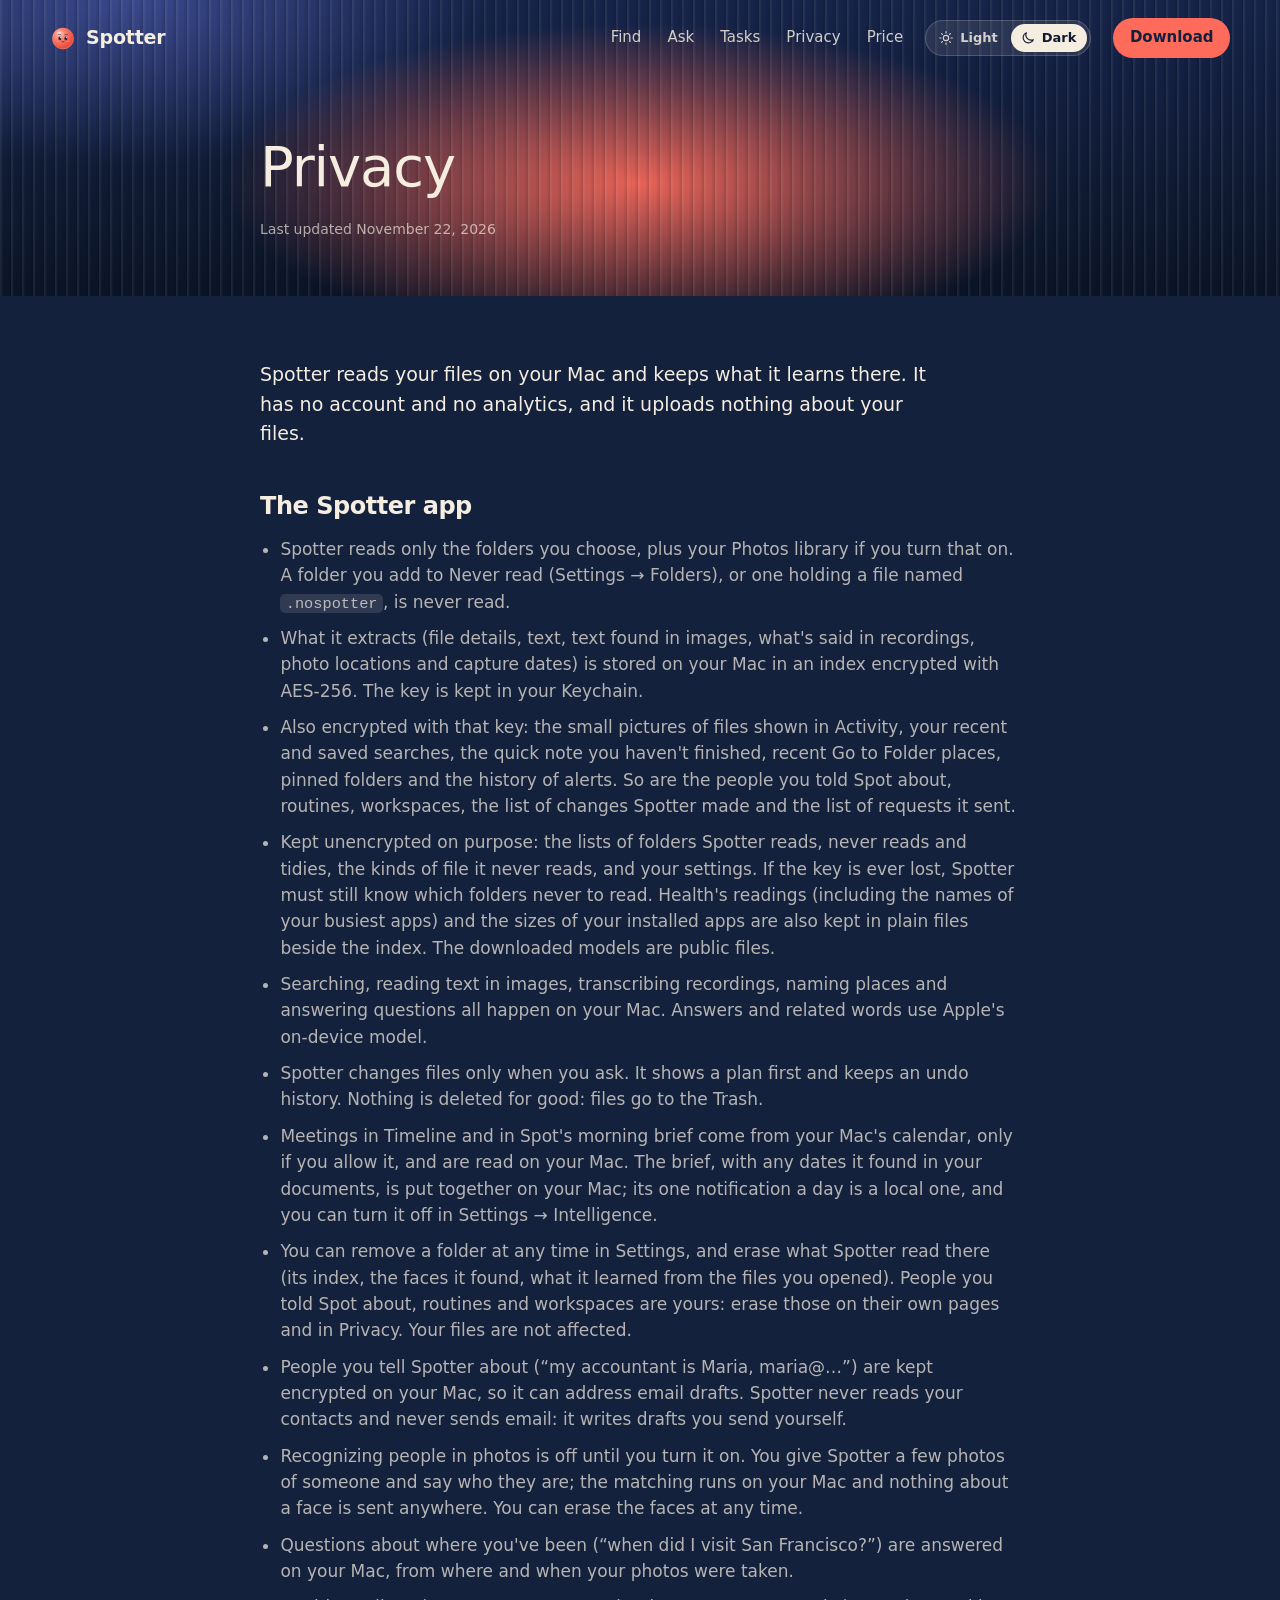
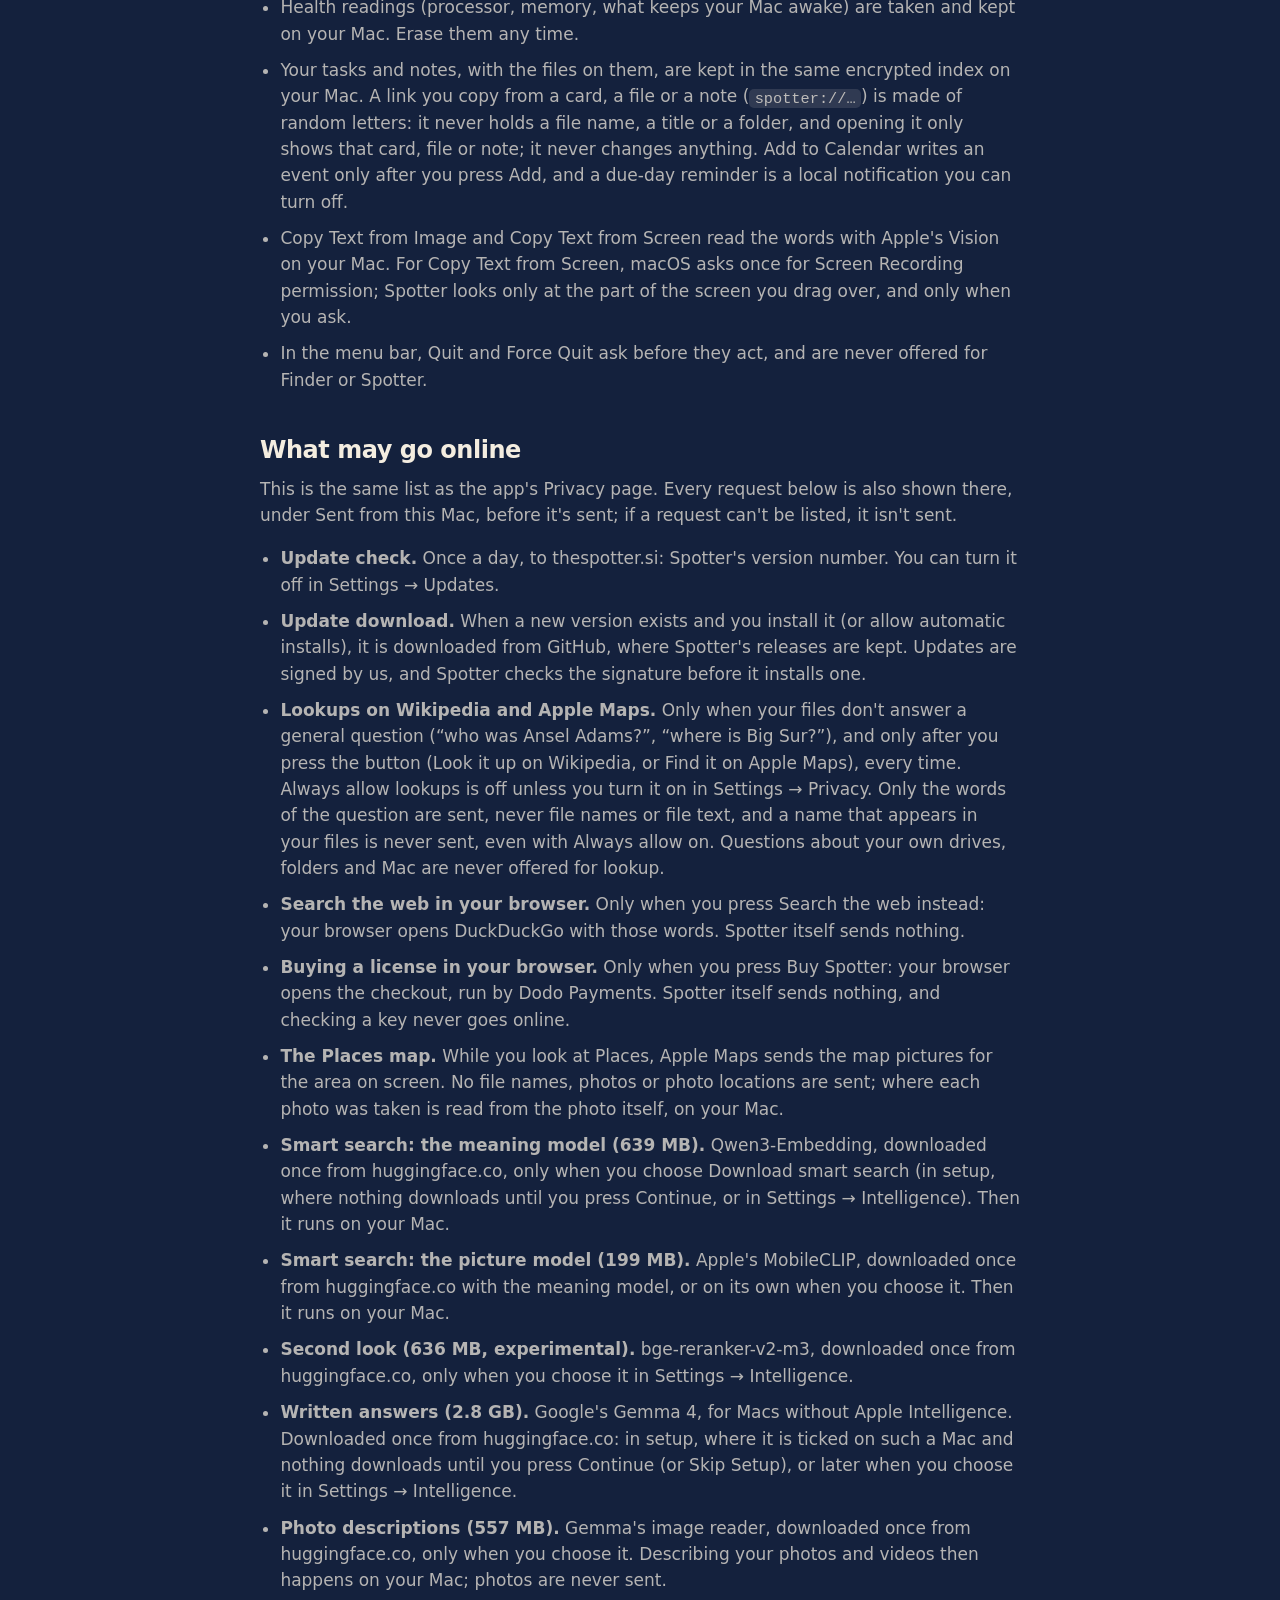
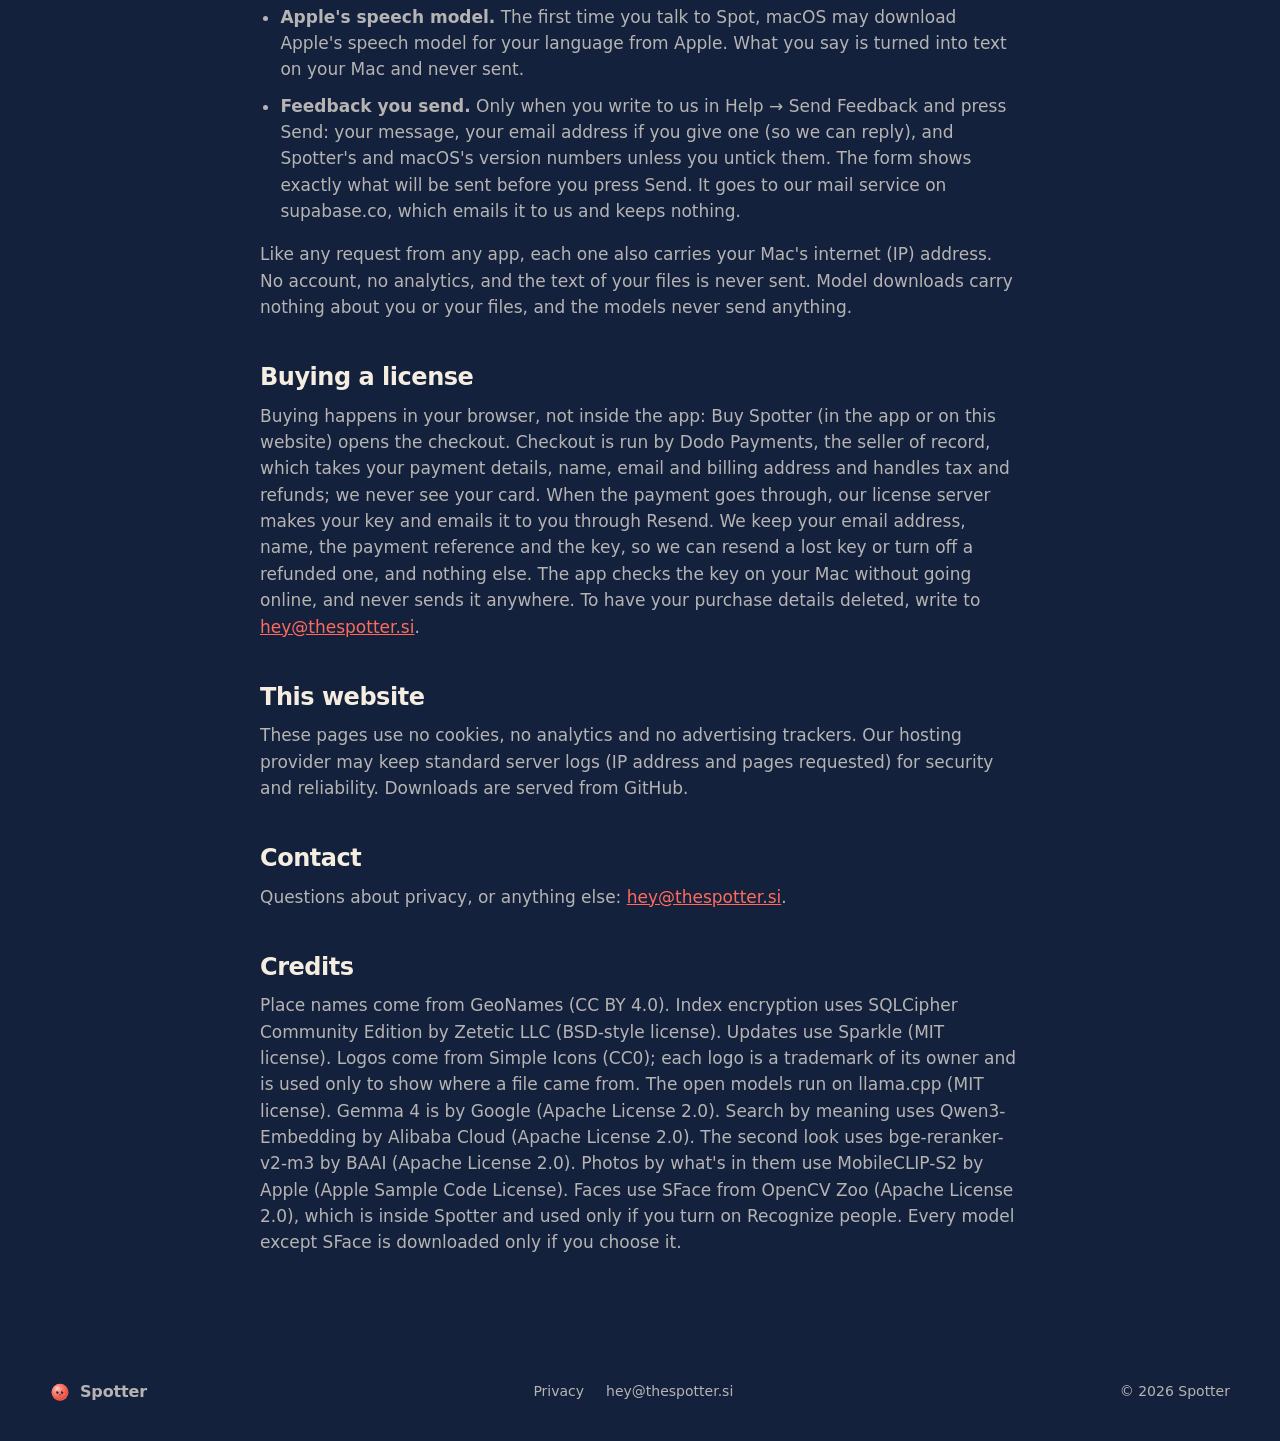
==== commit ddff1770: "Publish website from spotter@fa88560" ====
--- a/privacy.html
+++ b/privacy.html
@@ -5,11 +5,12 @@
 <meta name="viewport" content="width=device-width, initial-scale=1">
 <title>Spotter privacy</title>
 <meta name="description" content="How Spotter handles your data: your files and what Spotter learns about them stay on your Mac.">
-<meta name="theme-color" content="#14213D">
+<meta name="theme-color" content="#F4EDE0" media="(prefers-color-scheme: light)">
+<meta name="theme-color" content="#14213D" media="(prefers-color-scheme: dark)">
 <link rel="icon" type="image/png" sizes="32x32" href="favicon-32.png">
 <link rel="icon" type="image/png" sizes="64x64" href="favicon-64.png">
 <link rel="apple-touch-icon" href="apple-touch-icon.png">
-<script>(()=>{let t=new URLSearchParams(location.search).get('theme');if(!t)try{t=localStorage.getItem('theme')}catch(e){}if(t==='light'||t==='dark')document.documentElement.dataset.theme=t})()</script>
+<script>(()=>{const r=document.documentElement;r.classList.add('js');let t=new URLSearchParams(location.search).get('theme');if(!t)try{t=localStorage.getItem('theme')}catch(e){}r.dataset.theme=(t==='light'||t==='dark')?t:'dark'})()</script>
 <link rel="stylesheet" href="styles.css">
 </head>
 <body>
@@ -24,10 +25,10 @@
       <a href="index.html#privacy">Privacy</a>
       <a href="index.html#price">Price</a>
     </div>
-    <button class="icon-btn theme-toggle" type="button" id="themeToggle" aria-label="Switch to dark theme">
-      <svg class="i sun" viewBox="0 0 24 24"><circle cx="12" cy="12" r="4"/><path d="M12 2.5v2M12 19.5v2M2.5 12h2M19.5 12h2M5.3 5.3l1.4 1.4M17.3 17.3l1.4 1.4M5.3 18.7l1.4-1.4M17.3 6.7l1.4-1.4"/></svg>
-      <svg class="i moon" viewBox="0 0 24 24"><path d="M20 14.5A8 8 0 0 1 9.5 4a8 8 0 1 0 10.5 10.5z"/></svg>
-    </button>
+    <div class="theme-switch" role="group" aria-label="Theme">
+      <button type="button" data-set-theme="light" aria-pressed="false" aria-label="Light theme" title="Light theme"><svg class="i" viewBox="0 0 24 24"><circle cx="12" cy="12" r="4"/><path d="M12 2.5v2M12 19.5v2M2.5 12h2M19.5 12h2M5.3 5.3l1.4 1.4M17.3 17.3l1.4 1.4M5.3 18.7l1.4-1.4M17.3 6.7l1.4-1.4"/></svg><span>Light</span></button>
+      <button type="button" data-set-theme="dark" aria-pressed="false" aria-label="Dark theme" title="Dark theme"><svg class="i" viewBox="0 0 24 24"><path d="M20 14.5A8 8 0 0 1 9.5 4a8 8 0 1 0 10.5 10.5z"/></svg><span>Dark</span></button>
+    </div>
     <a class="pill pill-coral nav-download" href="https://github.com/whiterabbit-vibe/thespotter-site/releases/latest/download/Spotter.dmg">Download</a>
   </nav>
   <div class="wrap narrow policy-head">
--- a/styles.css
+++ b/styles.css
@@ -1,6 +1,7 @@
 /* Spotter website. Tokens match the app (DESIGN.md, Brand.swift): Navy, Cream, Coral.
-   The stage (hero, final band) is fluted glass over a navy-to-coral glow in both themes;
-   the work sits on solid ground: cream by day, navy at night. */
+   The stage (hero, final band) is fluted glass with a coral glow behind Spot: navy glass at night,
+   cream glass by day (since 24 Nov 2026 the stage follows the theme, so the switch shows at once).
+   The work sits on solid ground: cream by day, navy at night. */
 
 :root {
   --navy: #14213D;
@@ -20,6 +21,25 @@
   --hair: rgba(20, 33, 61, .12);
   --accent: var(--coral-ink);      /* words and icons on the ground */
   --meet: rgba(255, 107, 91, .10);
+
+  /* The stage by day: cream glass, navy type, coral light */
+  --stage-bg: #EFE6D6;
+  --stage-ink: var(--navy);
+  --stage-soft: rgba(20, 33, 61, .8);
+  --stage-faint: rgba(20, 33, 61, .66);
+  --stage-line: rgba(20, 33, 61, .14);
+  --stage-field: rgba(255, 255, 255, .6);
+  --stage-accent: var(--coral-ink);
+  --stage-glass: rgba(255, 252, 246, .6);
+  --stage-card: #FFFFFF;
+  --stage-shadow: 0 24px 60px rgba(20, 33, 61, .16);
+  --stage-fade: rgba(235, 226, 209, .5);
+  --hl-mark: rgba(255, 107, 91, .26);
+  --final-glass:
+    repeating-linear-gradient(90deg, rgba(255, 255, 255, .45) 0 1px, rgba(255, 255, 255, 0) 3px 7px, rgba(20, 33, 61, .06) 11px),
+    radial-gradient(45% 75% at 50% 62%, rgba(255, 107, 91, .5), rgba(255, 107, 91, 0) 72%),
+    radial-gradient(40% 80% at 10% 0%, rgba(73, 88, 168, .2), rgba(73, 88, 168, 0) 70%),
+    linear-gradient(#F6EFE3, #EADFCB);
 
   --font: -apple-system, BlinkMacSystemFont, "SF Pro Text", "SF Pro Display", system-ui, "Segoe UI", Roboto, "Helvetica Neue", Arial, sans-serif;
   --mono: ui-monospace, "SF Mono", Menlo, Consolas, monospace;
@@ -38,6 +58,23 @@
     --hair: rgba(244, 237, 224, .12);
     --accent: var(--coral);
     --meet: rgba(255, 107, 91, .14);
+    --stage-bg: #0F1A31;
+    --stage-ink: var(--cream);
+    --stage-soft: rgba(244, 237, 224, .84);
+    --stage-faint: rgba(244, 237, 224, .68);
+    --stage-line: rgba(244, 237, 224, .18);
+    --stage-field: rgba(244, 237, 224, .1);
+    --stage-accent: var(--coral);
+    --stage-glass: rgba(20, 33, 61, .55);
+    --stage-card: var(--cream-card);
+    --stage-shadow: 0 24px 60px rgba(11, 20, 38, .5);
+    --stage-fade: rgba(11, 20, 38, .5);
+    --hl-mark: rgba(255, 107, 91, .38);
+    --final-glass:
+      repeating-linear-gradient(90deg, rgba(255, 255, 255, .07) 0 1px, rgba(255, 255, 255, 0) 3px 7px, rgba(0, 0, 0, .14) 11px),
+      radial-gradient(45% 75% at 50% 62%, rgba(255, 107, 91, .9), rgba(255, 107, 91, 0) 72%),
+      radial-gradient(40% 80% at 10% 0%, rgba(73, 88, 168, .7), rgba(73, 88, 168, 0) 70%),
+      linear-gradient(#16244A, #0B1426);
     color-scheme: dark;
   }
 }
@@ -50,6 +87,23 @@
   --hair: rgba(244, 237, 224, .12);
   --accent: var(--coral);
   --meet: rgba(255, 107, 91, .14);
+  --stage-bg: #0F1A31;
+  --stage-ink: var(--cream);
+  --stage-soft: rgba(244, 237, 224, .84);
+  --stage-faint: rgba(244, 237, 224, .68);
+  --stage-line: rgba(244, 237, 224, .18);
+  --stage-field: rgba(244, 237, 224, .1);
+  --stage-accent: var(--coral);
+  --stage-glass: rgba(20, 33, 61, .55);
+  --stage-card: var(--cream-card);
+  --stage-shadow: 0 24px 60px rgba(11, 20, 38, .5);
+  --stage-fade: rgba(11, 20, 38, .5);
+  --hl-mark: rgba(255, 107, 91, .38);
+  --final-glass:
+    repeating-linear-gradient(90deg, rgba(255, 255, 255, .07) 0 1px, rgba(255, 255, 255, 0) 3px 7px, rgba(0, 0, 0, .14) 11px),
+    radial-gradient(45% 75% at 50% 62%, rgba(255, 107, 91, .9), rgba(255, 107, 91, 0) 72%),
+    radial-gradient(40% 80% at 10% 0%, rgba(73, 88, 168, .7), rgba(73, 88, 168, 0) 70%),
+    linear-gradient(#16244A, #0B1426);
   color-scheme: dark;
 }
 
@@ -99,53 +153,51 @@
 }
 a.link-btn { text-decoration: none; }
 .link-btn:hover { color: var(--coral); }
-.icon-btn {
-  display: grid; place-items: center; width: 36px; height: 36px; border-radius: 999px;
-  background: rgba(244, 237, 224, .1); border: 1px solid rgba(244, 237, 224, .18); color: var(--cream); cursor: pointer;
-}
-.icon-btn .i { width: 18px; height: 18px; }
-
-/* Theme toggle shows the theme you'd switch to */
-.theme-toggle .moon { display: none; }
-:root[data-theme="light"] .theme-toggle .sun, :root:not([data-theme]) .theme-toggle .sun { display: none; }
-:root[data-theme="light"] .theme-toggle .moon, :root:not([data-theme]) .theme-toggle .moon { display: block; }
-:root[data-theme="dark"] .theme-toggle .sun { display: block; }
-:root[data-theme="dark"] .theme-toggle .moon { display: none; }
-@media (prefers-color-scheme: dark) {
-  :root:not([data-theme]) .theme-toggle .sun { display: block; }
-  :root:not([data-theme]) .theme-toggle .moon { display: none; }
-}
+/* Theme switch: two segments, the one that's on is filled */
+.theme-switch { display: inline-flex; gap: 2px; padding: 3px; border-radius: 999px; background: var(--stage-field); border: 1px solid var(--stage-line); flex: none; }
+.theme-switch button {
+  display: inline-flex; align-items: center; gap: 6px; border: 0; background: none; cursor: pointer;
+  color: var(--stage-soft); font: 600 13px var(--font); padding: 6px 11px 6px 9px; border-radius: 999px;
+  transition: background-color .2s ease, color .2s ease;
+}
+.theme-switch button:hover { color: var(--stage-ink); }
+.theme-switch button[aria-pressed="true"] { background: var(--stage-ink); color: var(--stage-bg); }
+.theme-switch .i { width: 16px; height: 16px; }
+
+/* Switching themes: a short cross-fade (View Transitions where there are, colors otherwise) */
+::view-transition-old(root), ::view-transition-new(root) { animation-duration: .38s; animation-timing-function: ease; }
+:root.theme-fading *, :root.theme-fading *::before, :root.theme-fading *::after { transition: background-color .35s ease, color .35s ease, border-color .35s ease, fill .35s ease !important; }
 
 /* ---------- The stage ---------- */
 .stage {
   position: relative; isolation: isolate; overflow: hidden;
-  background: #0F1A31; color: var(--cream);
+  background: var(--stage-bg); color: var(--stage-ink);
   padding-bottom: 28px;
 }
 .glass { position: absolute; inset: 0; width: 100%; height: 100%; z-index: -2; display: block; }
-.stage-fade { position: absolute; inset: 0; z-index: -1; background: linear-gradient(180deg, transparent 55%, rgba(11, 20, 38, .5)); pointer-events: none; }
+.stage-fade { position: absolute; inset: 0; z-index: -1; background: linear-gradient(180deg, transparent 55%, var(--stage-fade)); pointer-events: none; }
 
 .nav { display: flex; align-items: center; gap: 22px; padding: 18px 0; }
 .brand { display: inline-flex; align-items: center; gap: 10px; color: inherit; text-decoration: none; font-weight: 700; font-size: 19px; letter-spacing: -.01em; }
 .nav-links { display: flex; gap: 26px; margin-left: auto; }
-.nav-links a { color: rgba(244, 237, 224, .82); text-decoration: none; font-size: 15px; font-weight: 500; }
-.nav-links a:hover { color: var(--cream); }
+.nav-links a { color: var(--stage-soft); text-decoration: none; font-size: 15px; font-weight: 500; }
+.nav-links a:hover { color: var(--stage-ink); }
 
 .hero {
   display: grid; grid-template-columns: minmax(0, 1.12fr) minmax(0, 1fr);
   gap: 56px; align-items: center; padding: 64px 0 72px;
 }
 .eyebrow { font-size: 13px; font-weight: 600; letter-spacing: .09em; text-transform: uppercase; color: var(--accent); margin-bottom: 14px; }
-.stage .eyebrow { color: var(--coral); }
+.stage .eyebrow { color: var(--stage-accent); }
 .hero h1 {
   font-family: "SF Pro Display", var(--font);
   font-weight: 300; font-size: clamp(40px, 4.5vw, 62px); line-height: 1.06; letter-spacing: -.025em;
 }
 .lead { font-size: 19px; line-height: 1.55; color: var(--ink-soft); margin-top: 20px; max-width: 36em; }
-.stage .lead { color: rgba(244, 237, 224, .84); }
+.stage .lead { color: var(--stage-soft); }
 .cta-row { display: flex; flex-wrap: wrap; align-items: center; gap: 14px 22px; margin-top: 32px; }
 .fine { font-size: 14px; color: var(--ink-soft); margin-top: 14px; }
-.stage .fine { color: rgba(244, 237, 224, .66); }
+.stage .fine { color: var(--stage-faint); }
 
 .hero-demo { position: relative; }
 .spot-hero { position: absolute; top: -46px; right: 26px; z-index: 2; }
@@ -154,19 +206,19 @@
 .proof {
   list-style: none; margin: 0 auto; padding: 22px 0 0;
   display: grid; grid-template-columns: repeat(4, 1fr);
-  border-top: 1px solid rgba(244, 237, 224, .16);
+  border-top: 1px solid var(--stage-line);
 }
 .proof li { padding: 4px 22px 4px 0; }
-.proof li + li { padding-left: 22px; border-left: 1px solid rgba(244, 237, 224, .16); }
+.proof li + li { padding-left: 22px; border-left: 1px solid var(--stage-line); }
 .proof b { display: block; font-size: 26px; font-weight: 600; font-variant-numeric: tabular-nums; letter-spacing: -.01em; }
-.proof span { font-size: 14px; color: rgba(244, 237, 224, .72); line-height: 1.4; display: block; margin-top: 2px; }
+.proof span { font-size: 14px; color: var(--stage-faint); line-height: 1.4; display: block; margin-top: 2px; }
 
 /* ---------- Windows ---------- */
 .window { border-radius: 14px; overflow: hidden; position: relative; }
 .window-glass {
-  background: rgba(20, 33, 61, .55);
-  border: 1px solid rgba(244, 237, 224, .16);
-  box-shadow: 0 24px 60px rgba(11, 20, 38, .5);
+  background: var(--stage-glass);
+  border: 1px solid var(--stage-line);
+  box-shadow: var(--stage-shadow);
   -webkit-backdrop-filter: blur(22px) saturate(1.2); backdrop-filter: blur(22px) saturate(1.2);
   min-height: 420px; display: flex; flex-direction: column;
 }
@@ -182,21 +234,21 @@
   border-radius: 999px; padding: 0 18px;
   font-size: 17px; white-space: nowrap; overflow: hidden;
 }
-.box-stage { margin: 4px 18px 0; height: 58px; background: rgba(244, 237, 224, .1); border: 1px solid rgba(244, 237, 224, .22); color: var(--cream); }
+.box-stage { margin: 4px 18px 0; height: 58px; background: var(--stage-field); border: 1px solid var(--stage-line); color: var(--stage-ink); }
 .box-stage .i { width: 20px; height: 20px; opacity: .75; }
 .typed:empty::before { content: attr(data-placeholder); opacity: .5; }
 .caret { width: 2px; height: 1.2em; background: var(--coral); margin-left: -8px; animation: blink 1.05s steps(1) infinite; }
 @keyframes blink { 50% { opacity: 0; } }
 
 .hero-results { flex: 1; padding: 18px; display: grid; gap: 12px; align-content: start; }
-.status { display: flex; align-items: center; gap: 8px; padding: 10px 18px 14px; font-size: 13px; color: rgba(244, 237, 224, .7); font-variant-numeric: tabular-nums; }
+.status { display: flex; align-items: center; gap: 8px; padding: 10px 18px 14px; font-size: 13px; color: var(--stage-faint); font-variant-numeric: tabular-nums; }
 .status .dot { width: 7px; height: 7px; border-radius: 50%; background: #28C840; }
 
 /* Best match card (on the glass, the work is solid ground) */
 .best {
   display: grid; grid-template-columns: 112px 1fr; gap: 16px; align-items: center;
-  background: var(--cream-card); color: var(--navy);
-  border-radius: var(--radius); padding: 14px;
+  background: var(--stage-card); color: var(--navy);
+  border-radius: var(--radius); padding: 14px; box-shadow: 0 4px 14px rgba(20, 33, 61, .08);
   animation: rise .45s cubic-bezier(.2, .8, .2, 1) both;
 }
 .best .label { font-size: 11px; font-weight: 700; letter-spacing: .08em; text-transform: uppercase; color: var(--coral-ink); }
@@ -206,7 +258,7 @@
 .best .actions span { font-size: 12px; font-weight: 600; padding: 4px 10px; border-radius: 99px; border: 1px solid rgba(20, 33, 61, .14); }
 .best .actions span:first-child { background: var(--coral); border-color: var(--coral); }
 .tiles { display: grid; grid-template-columns: repeat(3, 1fr); gap: 10px; }
-.tile { background: rgba(251, 247, 240, .1); border: 1px solid rgba(244, 237, 224, .14); border-radius: 12px; padding: 8px; font-size: 12px; animation: rise .45s cubic-bezier(.2, .8, .2, 1) both; min-width: 0; }
+.tile { background: var(--stage-field); border: 1px solid var(--stage-line); border-radius: 12px; padding: 8px; font-size: 12px; animation: rise .45s cubic-bezier(.2, .8, .2, 1) both; min-width: 0; }
 .tile b { display: block; font-weight: 600; white-space: nowrap; overflow: hidden; text-overflow: ellipsis; margin-top: 6px; }
 .tile small { display: block; opacity: .7; white-space: nowrap; overflow: hidden; text-overflow: ellipsis; }
 .tile:nth-child(2) { animation-delay: .08s; } .tile:nth-child(3) { animation-delay: .16s; }
@@ -227,9 +279,9 @@
 .best .thumb { aspect-ratio: 4 / 3.4; }
 
 /* ---------- Sections ---------- */
-.section { padding: 112px 0; }
+.section { padding: 96px 0; }
 .section-deep { background: var(--ground-deep); }
-.section-head { max-width: 720px; margin-bottom: 44px; }
+.section-head { max-width: 720px; margin-bottom: 36px; }
 .section h2 { font-size: clamp(32px, 4vw, 46px); line-height: 1.1; letter-spacing: -.02em; font-weight: 600; }
 .card { background: var(--card); border: 1px solid var(--hair); border-radius: var(--radius); }
 .split { display: grid; grid-template-columns: minmax(0, .9fr) minmax(0, 1.1fr); gap: 56px; align-items: center; }
@@ -372,19 +424,12 @@
 details p { padding: 0 0 20px; color: var(--ink-soft); max-width: 62ch; }
 
 /* Final band */
-.final { position: relative; isolation: isolate; overflow: hidden; color: var(--cream); text-align: center; padding: 104px 0; }
-.final-glass {
-  position: absolute; inset: 0; z-index: -1;
-  background:
-    repeating-linear-gradient(90deg, rgba(255, 255, 255, .07) 0 1px, rgba(255, 255, 255, 0) 3px 7px, rgba(0, 0, 0, .14) 11px),
-    radial-gradient(45% 75% at 50% 62%, rgba(255, 107, 91, .9), rgba(255, 107, 91, 0) 72%),
-    radial-gradient(40% 80% at 10% 0%, rgba(73, 88, 168, .7), rgba(73, 88, 168, 0) 70%),
-    linear-gradient(#16244A, #0B1426);
-}
+.final { position: relative; isolation: isolate; overflow: hidden; color: var(--stage-ink); text-align: center; padding: 96px 0; }
+.final-glass { position: absolute; inset: 0; z-index: -1; background: var(--final-glass); }
 .final-inner { display: grid; justify-items: center; gap: 22px; }
 .final img { filter: drop-shadow(var(--shadow-float)); }
 .final h2 { font-size: clamp(32px, 4.4vw, 52px); font-weight: 300; letter-spacing: -.02em; }
-.final .fine { color: rgba(244, 237, 224, .7); margin-top: -6px; }
+.final .fine { color: var(--stage-faint); margin-top: -6px; }
 
 .footer { padding: 28px 0 36px; font-size: 14px; }
 .footer-inner { display: flex; flex-wrap: wrap; gap: 14px 28px; align-items: center; justify-content: space-between; }
@@ -399,8 +444,9 @@
 
 /* Reduce Transparency / Increase Contrast: the light without the glass */
 @media (prefers-reduced-transparency: reduce), (prefers-contrast: more) {
-  .window-glass { background: var(--navy); -webkit-backdrop-filter: none; backdrop-filter: none; }
-  .band, .final-glass { background: radial-gradient(60% 140% at 80% 60%, rgba(255, 107, 91, .6), rgba(255, 107, 91, 0) 70%), var(--navy); }
+  .window-glass { background: var(--stage-bg); -webkit-backdrop-filter: none; backdrop-filter: none; }
+  .band { background: radial-gradient(60% 140% at 80% 60%, rgba(255, 107, 91, .6), rgba(255, 107, 91, 0) 70%), var(--navy); }
+  .final-glass { background: radial-gradient(60% 140% at 80% 60%, rgba(255, 107, 91, .45), rgba(255, 107, 91, 0) 70%), var(--stage-bg); }
 }
 @media (prefers-reduced-motion: reduce) {
   *, *::before, *::after { animation-duration: .01ms !important; animation-iteration-count: 1 !important; transition: none !important; }
@@ -414,11 +460,11 @@
   .proof li:nth-child(3) { border-left: 0; padding-left: 0; }
   .grid { grid-template-columns: repeat(2, 1fr); }
   .nav-links { display: none; }
-  .theme-toggle { margin-left: auto; }
+  .theme-switch { margin-left: auto; }
 }
 @media (max-width: 640px) {
   body { font-size: 16px; }
-  .section { padding: 76px 0; }
+  .section { padding: 60px 0; }
   .lead { font-size: 17px; }
   .tabs { grid-template-columns: 1fr; gap: 8px; }
   .tabs button { padding: 12px 14px; display: flex; gap: 10px; align-items: baseline; }
@@ -921,3 +967,131 @@
   .film video.film-wide { display: none; }
   .film video.film-tall { display: block; max-width: 420px; margin: 0 auto; }
 }
+
+/* ===================================================================================================
+   24 Nov 2026: a shorter page. Each feature shows its heading, one line and its key visual; the rest
+   opens with Show details. The stage follows the theme. Safe to install, near every Download.
+   =================================================================================================== */
+
+/* The hero's words that matter: bold, with a coral marker underneath */
+.hl {
+  font-weight: 650; color: var(--stage-ink);
+  background: linear-gradient(transparent 52%, var(--hl-mark) 52%, var(--hl-mark) 94%, transparent 94%);
+  -webkit-box-decoration-break: clone; box-decoration-break: clone; padding: 0 .12em; margin: 0 -.06em; border-radius: 3px;
+}
+.hero .lead { max-width: 34em; }
+.hero-chips { list-style: none; margin: 18px 0 0; padding: 0; display: flex; flex-wrap: wrap; gap: 7px; max-width: 40em; }
+.hero-chips .chip {
+  font-size: 13px; padding: 4px 11px; text-decoration: none; color: var(--stage-ink);
+  background: var(--stage-field); border-color: var(--stage-line); transition: border-color .15s ease;
+}
+.hero-chips .chip:hover { border-color: var(--coral); }
+.hero .cta-row { margin-top: 28px; }
+
+/* Safe to install: a compact strip near the Download buttons */
+.trust { list-style: none; margin: 16px 0 0; padding: 0; display: flex; flex-wrap: wrap; align-items: center; gap: 8px 18px; font-size: 14px; color: var(--ink-soft); }
+.trust li { display: inline-flex; align-items: center; gap: 7px; }
+.trust .i { width: 17px; height: 17px; color: var(--accent); }
+.trust a { color: inherit; font-weight: 600; text-underline-offset: 3px; }
+.trust a:hover { color: var(--accent); }
+.stage .trust { color: var(--stage-soft); }
+.stage .trust .i { color: var(--stage-accent); }
+.price ul.trust-card { display: grid; grid-template-columns: repeat(2, minmax(0, max-content)); margin: 18px 0 0; padding-top: 16px; border-top: 1px solid var(--hair); font-size: 13.5px; gap: 8px 24px; }
+.price .trust-card li { gap: 7px; }
+.price .trust-card .i { width: 16px; height: 16px; }
+
+/* Safe to install: the section's grid */
+.safe { list-style: none; margin: 0; padding: 0; display: grid; grid-template-columns: repeat(4, minmax(0, 1fr)); gap: 12px; scroll-margin-top: 24px; }
+.safe li { padding: 18px; display: grid; gap: 4px; align-content: start; }
+.safe .i { width: 24px; height: 24px; color: var(--accent); margin-bottom: 6px; }
+.safe b { font-size: 16px; }
+.safe span { font-size: 14.5px; color: var(--ink-soft); line-height: 1.45; }
+.safe .safe-key { border-color: var(--coral); box-shadow: inset 0 0 0 1px var(--coral); }
+.safe-check { margin-top: 16px; font-size: 14.5px; color: var(--ink-soft); max-width: 62em; }
+.safe-check b { color: var(--ink); }
+.safe-check code { white-space: nowrap; }
+
+/* Show details: closed by default (only with JavaScript; without it everything shows) */
+.more-bar { display: none; }
+.js .more-bar { display: flex; flex-wrap: wrap; align-items: center; gap: 8px 16px; margin-top: 28px; }
+.split .more-bar { margin-top: 24px; }
+.versus .more-bar { margin: 14px 0 12px; }
+.more-toggle {
+  display: inline-flex; align-items: center; gap: .45em; flex: none;
+  font: 600 15px var(--font); color: var(--ink); background: var(--card);
+  border: 1px solid var(--hair); border-radius: 999px; padding: .55em 1em .55em 1.15em; cursor: pointer;
+  transition: border-color .15s ease, color .15s ease;
+}
+.section-deep .more-toggle { background: var(--ground); }
+.more-toggle:hover { border-color: var(--coral); color: var(--accent); }
+.more-toggle .i { width: 16px; height: 16px; transition: transform .3s ease; }
+.more-toggle[aria-expanded="true"] .i { transform: rotate(180deg); }
+.more-toggle[aria-expanded="true"] { border-color: var(--coral); }
+.more-peek { font-size: 14px; color: var(--ink-soft); line-height: 1.4; min-width: 0; }
+.more-toggle[aria-expanded="true"] + .more-peek { display: none; }
+.js .more {
+  display: grid; grid-template-rows: 0fr; opacity: 0;
+  transition: grid-template-rows .42s cubic-bezier(.2, .8, .2, 1), opacity .3s ease;
+}
+.js .more.open { grid-template-rows: 1fr; opacity: 1; }
+.js .more > .more-inner { min-height: 0; overflow: hidden; }
+.js .more.open.settled > .more-inner { overflow: visible; }
+.js .more.instant { transition: none; }
+.more-lead { font-size: 17px; line-height: 1.55; color: var(--ink-soft); max-width: 44em; padding-top: 28px; }
+.split .more-lead { padding-top: 20px; }
+.convo-more > .more-inner { display: grid; gap: 14px; }
+.convo-more.open { margin-bottom: 0; }
+.js .convo-more:not(.open) { margin-top: -14px; } /* no empty gap in the card while closed */
+.js tbody.more-rows[hidden] { display: none; }
+.more-rows.open tr { animation: rise .35s cubic-bezier(.2, .8, .2, 1) both; }
+.split.has-more { align-items: start; }
+#find .more-inner > .reads.loved { margin-top: 20px; }
+.more-inner > .more-films { margin-top: 0; padding-top: 4px; }
+.more-inner > .split.tasks-split { margin-top: 32px; }
+#ask-more-wide .answers { margin-top: 48px; }
+#look .section-head, #finder .section-head { margin-bottom: 0; }
+#look .bento { margin-top: 32px; }
+.look-split { align-items: center; }
+.look-themes { padding: 22px; display: grid; gap: 14px; }
+.look-themes .themes i { height: 52px; }
+.look-themes-copy { margin: 0; font-size: 14.5px; line-height: 1.5; color: var(--ink-soft); }
+.look-themes-copy b { color: var(--ink); }
+#finder .versus { margin-top: 32px; }
+
+@media (prefers-reduced-motion: reduce) {
+  .js .more { transition: none; }
+  ::view-transition-old(root), ::view-transition-new(root) { animation: none; }
+}
+@media (max-width: 1120px) {
+  .safe { grid-template-columns: repeat(2, minmax(0, 1fr)); }
+}
+@media (max-width: 980px) {
+  .theme-switch span { display: none; }
+  .theme-switch button { padding: 6px 8px; }
+}
+@media (max-width: 640px) {
+  /* Phones: the key card in full, the other seven as a compact two-column list of titles (the FAQ has the details) */
+  .safe { grid-template-columns: repeat(2, minmax(0, 1fr)); gap: 8px; }
+  .safe li { grid-template-columns: 20px 1fr; column-gap: 10px; align-items: center; padding: 12px; }
+  .safe .i { width: 20px; height: 20px; margin: 0; }
+  .safe b { font-size: 14px; line-height: 1.25; }
+  .safe li:not(.safe-key) span { display: none; }
+  .safe .safe-key { grid-column: 1 / -1; grid-template-columns: 24px 1fr; column-gap: 12px; align-items: start; padding: 14px; }
+  .safe .safe-key .i { width: 24px; height: 24px; grid-row: span 2; margin: 2px 0 0; }
+  .safe .safe-key b { font-size: 16px; }
+  .safe li:last-child:nth-child(even) { grid-column: 1 / -1; }
+  .hero-chips .chip { font-size: 12.5px; padding: 4px 10px; }
+  .stage .trust { gap: 6px 14px; font-size: 13.5px; }
+  .js .more-bar { margin-top: 22px; }
+  .more-lead { font-size: 16px; }
+  .nav { gap: 10px; }
+}
+@media (max-width: 370px) {
+  .nav { gap: 8px; }
+  .brand { font-size: 17px; gap: 8px; }
+  .nav-download { font-size: 14px; padding: .45em .8em; }
+  .theme-switch button { padding: 5px 7px; }
+}
+@media (max-width: 400px) {
+  .safe-check code { white-space: normal; overflow-wrap: anywhere; }
+}
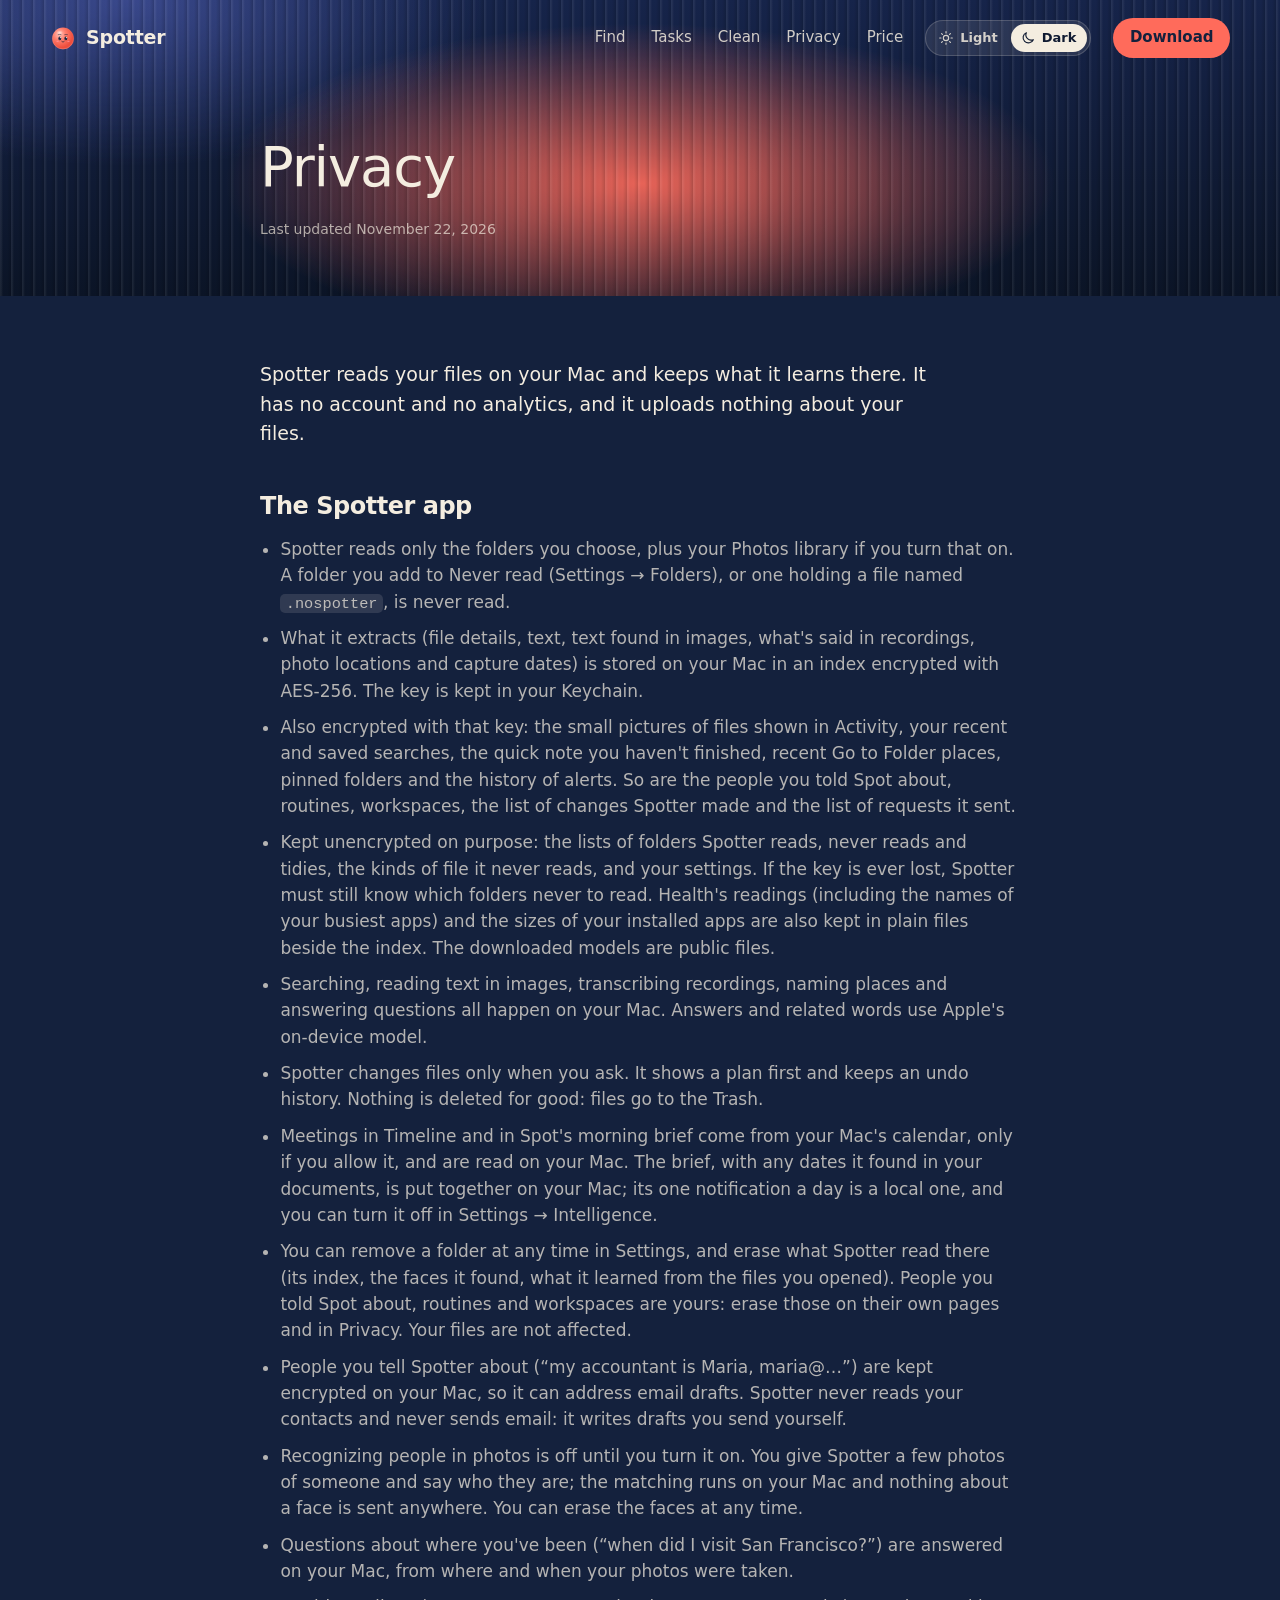
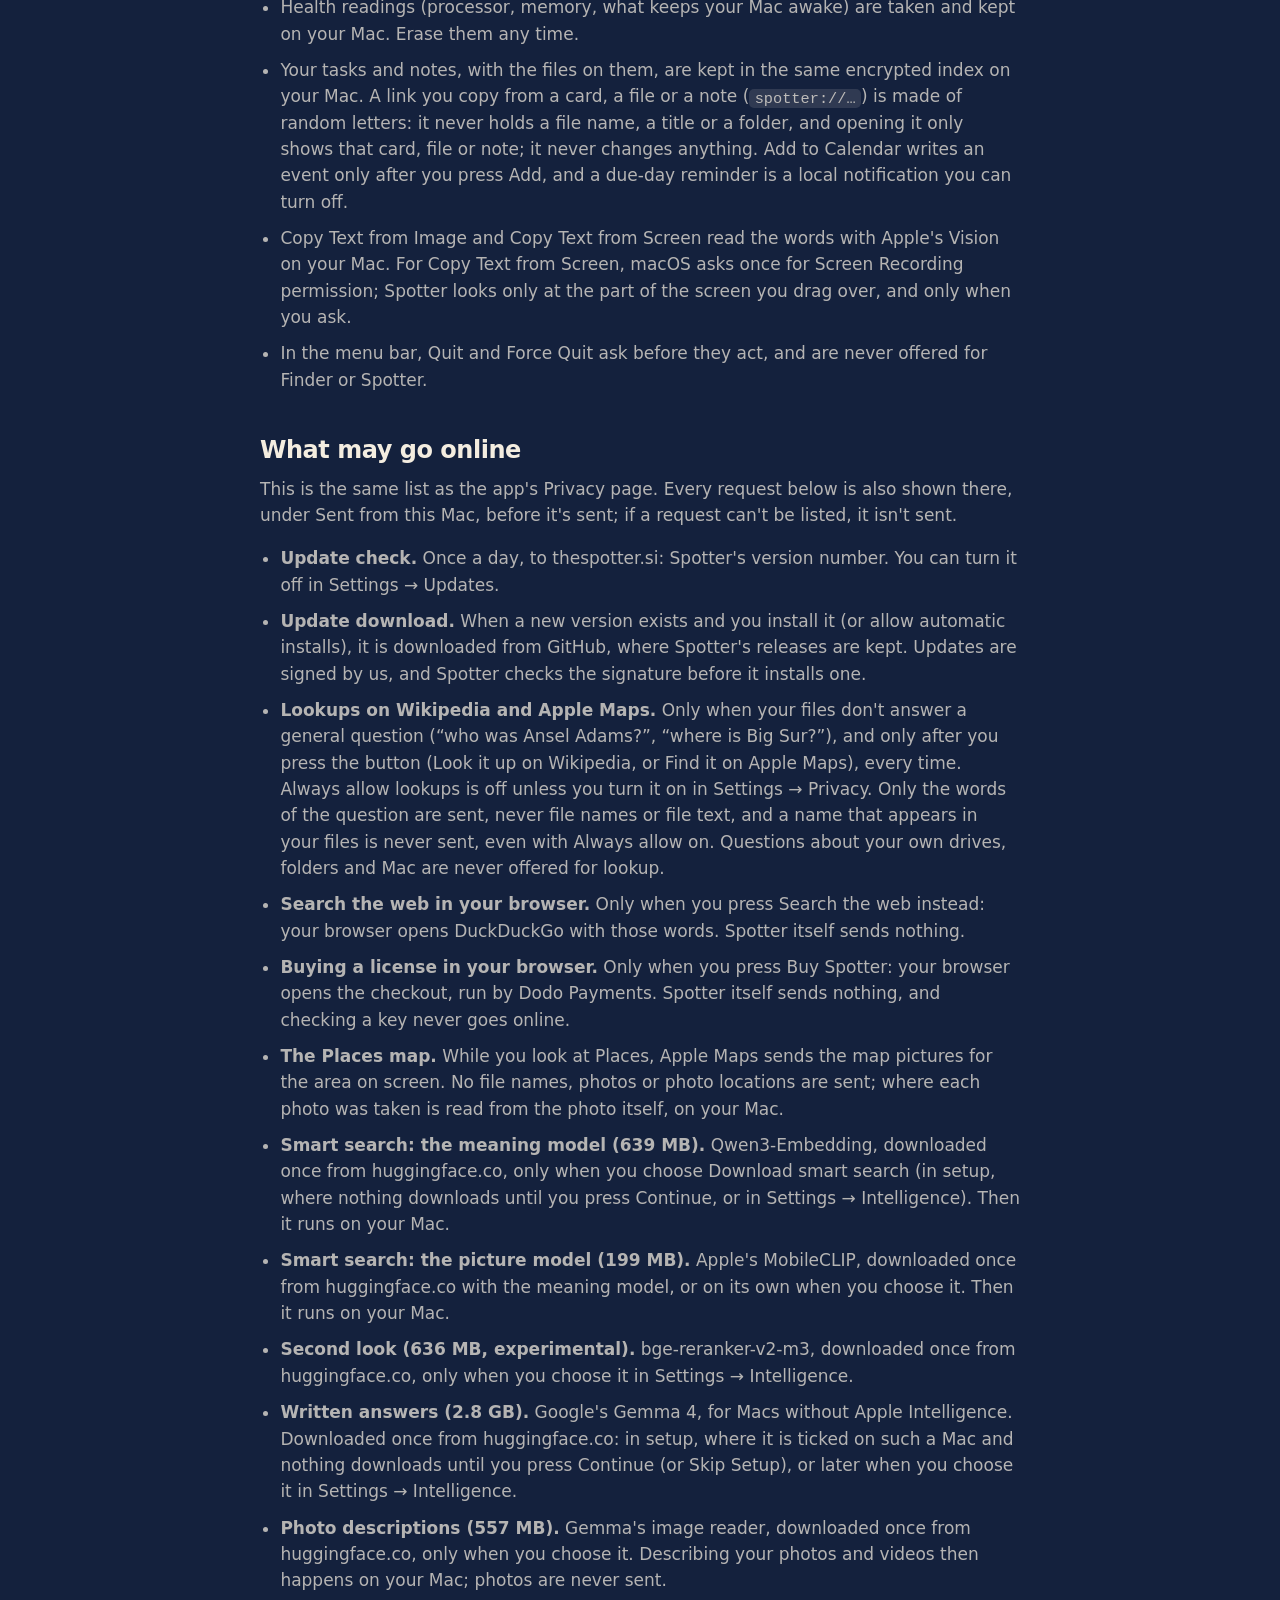
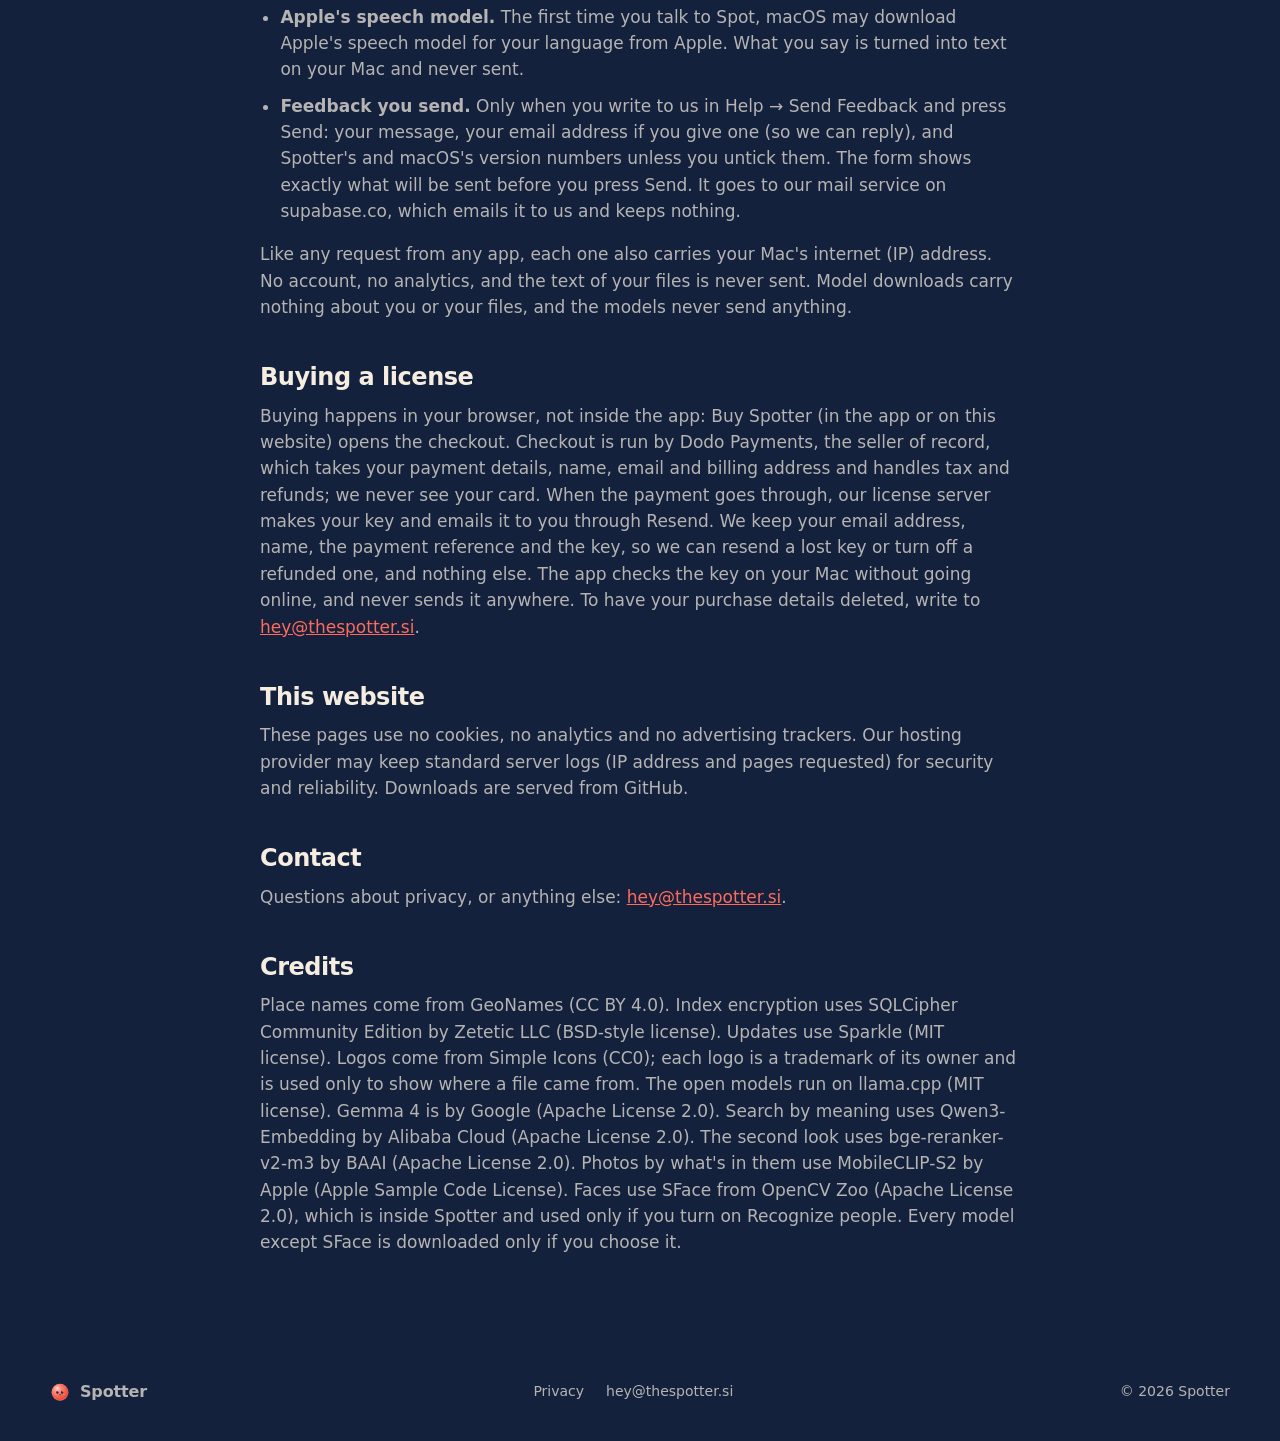
==== commit 78d14be6: "Publish website from spotter@9e633ac" ====
--- a/privacy.html
+++ b/privacy.html
@@ -7,9 +7,25 @@
 <meta name="description" content="How Spotter handles your data: your files and what Spotter learns about them stay on your Mac.">
 <meta name="theme-color" content="#F4EDE0" media="(prefers-color-scheme: light)">
 <meta name="theme-color" content="#14213D" media="(prefers-color-scheme: dark)">
-<link rel="icon" type="image/png" sizes="32x32" href="favicon-32.png">
-<link rel="icon" type="image/png" sizes="64x64" href="favicon-64.png">
-<link rel="apple-touch-icon" href="apple-touch-icon.png">
+<link rel="canonical" href="https://thespotter.si/privacy.html">
+<meta property="og:type" content="website">
+<meta property="og:site_name" content="Spotter">
+<meta property="og:url" content="https://thespotter.si/privacy.html">
+<meta property="og:title" content="Spotter privacy: your files stay on your Mac">
+<meta property="og:description" content="How Spotter handles your data: your files and what Spotter learns about them stay on your Mac. Every request the app may make, listed.">
+<meta property="og:image" content="https://thespotter.si/og-image.jpg">
+<meta property="og:image:width" content="1200">
+<meta property="og:image:height" content="630">
+<meta property="og:image:alt" content="Spotter: Your Mac, understood.">
+<meta name="twitter:card" content="summary_large_image">
+<meta name="twitter:title" content="Spotter privacy: your files stay on your Mac">
+<meta name="twitter:description" content="Your files and what Spotter learns about them stay on your Mac. Every request the app may make, listed.">
+<meta name="twitter:image" content="https://thespotter.si/og-image.jpg">
+<link rel="icon" href="favicon.ico?v=3" sizes="48x48">
+<link rel="icon" href="favicon.svg?v=3" type="image/svg+xml">
+<link rel="icon" type="image/png" sizes="32x32" href="favicon-32.png?v=3">
+<link rel="apple-touch-icon" href="apple-touch-icon.png?v=3">
+<link rel="manifest" href="site.webmanifest">
 <script>(()=>{const r=document.documentElement;r.classList.add('js');let t=new URLSearchParams(location.search).get('theme');if(!t)try{t=localStorage.getItem('theme')}catch(e){}r.dataset.theme=(t==='light'||t==='dark')?t:'dark'})()</script>
 <link rel="stylesheet" href="styles.css">
 </head>
@@ -17,19 +33,19 @@
 <header class="stage stage-slim">
   <div class="final-glass" aria-hidden="true"></div>
   <nav class="nav wrap" aria-label="Main">
-    <a class="brand" href="index.html" aria-label="Spotter home"><span class="spot" data-spot data-size="26"></span><span>Spotter</span></a>
+    <a class="brand" href="/" aria-label="Spotter home"><span class="spot" data-spot data-size="26"></span><span>Spotter</span></a>
     <div class="nav-links">
-      <a href="index.html#find">Find</a>
-      <a href="index.html#ask">Ask</a>
-      <a href="index.html#tasks">Tasks</a>
-      <a href="index.html#privacy">Privacy</a>
-      <a href="index.html#price">Price</a>
+      <a href="/#find">Find</a>
+      <a href="/#tasks">Tasks</a>
+      <a href="/#clean">Clean</a>
+      <a href="/#privacy">Privacy</a>
+      <a href="/#price">Price</a>
     </div>
     <div class="theme-switch" role="group" aria-label="Theme">
       <button type="button" data-set-theme="light" aria-pressed="false" aria-label="Light theme" title="Light theme"><svg class="i" viewBox="0 0 24 24"><circle cx="12" cy="12" r="4"/><path d="M12 2.5v2M12 19.5v2M2.5 12h2M19.5 12h2M5.3 5.3l1.4 1.4M17.3 17.3l1.4 1.4M5.3 18.7l1.4-1.4M17.3 6.7l1.4-1.4"/></svg><span>Light</span></button>
       <button type="button" data-set-theme="dark" aria-pressed="false" aria-label="Dark theme" title="Dark theme"><svg class="i" viewBox="0 0 24 24"><path d="M20 14.5A8 8 0 0 1 9.5 4a8 8 0 1 0 10.5 10.5z"/></svg><span>Dark</span></button>
     </div>
-    <a class="pill pill-coral nav-download" href="https://github.com/whiterabbit-vibe/thespotter-site/releases/latest/download/Spotter.dmg">Download</a>
+    <a class="pill pill-coral nav-download" data-download href="https://github.com/whiterabbit-vibe/thespotter-site/releases/latest/download/Spotter.dmg">Download</a>
   </nav>
   <div class="wrap narrow policy-head">
     <h1>Privacy</h1>
@@ -95,7 +111,7 @@
 
 <footer class="footer">
   <div class="wrap footer-inner">
-    <a class="brand" href="index.html"><span class="spot" data-spot data-size="20"></span>Spotter</a>
+    <a class="brand" href="/"><span class="spot" data-spot data-size="20"></span>Spotter</a>
     <nav aria-label="Footer"><a href="privacy.html">Privacy</a><a href="mailto:hey@thespotter.si">hey@thespotter.si</a></nav>
     <span class="soft">© 2026 Spotter</span>
   </div>
--- a/styles.css
+++ b/styles.css
@@ -1095,3 +1095,280 @@
 @media (max-width: 400px) {
   .safe-check code { white-space: normal; overflow-wrap: anywhere; }
 }
+
+/* ===================================================================================================
+   24 Nov 2026, the founder's notes: a clip beside every feature, the hero reel, Clean as its own chapter,
+   Finder's Add to Spotter Task, keycaps for ⇧⌥Space, a menu on phones. Same tokens, same fluted glass.
+   =================================================================================================== */
+
+/* One clip component: a muted loop in the stage's glass, a poster first, a Play/Pause button always there */
+.clip { margin: 0; min-width: 0; }
+.clip-frame {
+  --pad: 12px; position: relative; padding: var(--pad); border-radius: 20px;
+  border: 1px solid rgba(244, 237, 224, .16); box-shadow: 0 24px 60px rgba(11, 20, 38, .26);
+  background:
+    repeating-linear-gradient(90deg, rgba(255, 255, 255, .07) 0 1px, rgba(255, 255, 255, 0) 3px 7px, rgba(0, 0, 0, .14) 11px),
+    radial-gradient(60% 120% at 88% 10%, rgba(255, 107, 91, .85), rgba(255, 107, 91, 0) 70%),
+    radial-gradient(50% 120% at 6% 100%, rgba(73, 88, 168, .7), rgba(73, 88, 168, 0) 70%),
+    linear-gradient(#16244A, #0F1A31);
+}
+.clip-frame video, .clip-frame .reel-poster {
+  display: block; width: 100%; height: auto; aspect-ratio: var(--ar, 16 / 10); object-fit: cover;
+  border-radius: 10px; background: var(--navy-deep);
+}
+.clip[data-ratio="16/9"] { --ar: 16 / 9; }
+.hero-reel { --ar: 16 / 9; }
+.clip > figcaption { margin-top: 10px; font-size: 13.5px; line-height: 1.45; color: var(--ink-soft); }
+.clip-btn {
+  position: absolute; left: calc(var(--pad) + 10px); top: calc(var(--pad) + 10px); z-index: 2;
+  display: inline-flex; align-items: center; gap: 6px; padding: 6px 12px 6px 8px; border-radius: 99px;
+  border: 1px solid rgba(244, 237, 224, .28); background: rgba(11, 20, 38, .74); color: var(--cream);
+  font: 600 13px var(--font); cursor: pointer; -webkit-backdrop-filter: blur(8px); backdrop-filter: blur(8px);
+  transition: background-color .15s ease, border-color .15s ease;
+}
+.clip-btn:hover { border-color: var(--coral); }
+.clip-btn .i { width: 18px; height: 18px; }
+/* Reduce Motion or Save Data: nothing plays by itself, so the button sits in the middle, larger */
+.clip.tap .clip-btn, .hero-reel.tap .clip-btn { left: 50%; top: 50%; bottom: auto; transform: translate(-50%, -50%); padding: 11px 20px 11px 14px; font-size: 15px; }
+.clip.tap .clip-btn .i, .hero-reel.tap .clip-btn .i { width: 24px; height: 24px; }
+.clip.tap.playing .clip-btn, .hero-reel.tap.playing .clip-btn { left: calc(var(--pad) + 10px); top: calc(var(--pad) + 10px); transform: none; padding: 6px 12px 6px 8px; font-size: 13px; }
+.clip-btn { opacity: .82; }
+.clip-frame:hover .clip-btn, .clip-btn:focus-visible, .tap .clip-btn { opacity: 1; }
+/* With scripts on, every clip's frame holds its 16:10 (or 16:9) place from the first paint, so the page never
+   changes height as posters arrive and the nav links land where they should. The drawn example stands in only when
+   the clip's poster or video can't be had (.missing), or with scripts off. A clip with nothing to stand in for hides. */
+html.js .clip.has-fallback:not(.missing) > .clip-fallback { display: none; }
+.clip.has-fallback.missing > .clip-frame, .clip.has-fallback.missing > figcaption { display: none; }
+.clip.missing:not(.has-fallback) { display: none; }
+html:not(.js) .clip:not(.has-fallback) { display: none; }
+html:not(.js) .clip > .clip-frame { display: none; }
+
+/* Media beside the words: about 600 px wide on desktop, stacked on phones */
+.split.media-split { grid-template-columns: minmax(0, 5fr) minmax(0, 6fr); gap: 56px; align-items: center; }
+.split.media-split.has-more { align-items: start; }
+.split.media-split.solo { grid-template-columns: minmax(0, 1fr); }
+.wrap > .media-split + :is(.tabs, .timeline, .safe) { margin-top: 44px; }
+.split.media-split.has-more > .clip { margin-top: 34px; }
+
+/* The hero: the reel (poster first), or the drawn search window if the reel isn't there */
+.hero-stack { display: grid; }
+.hero-reel { margin: 0; }
+.hero-reel .clip-frame { box-shadow: var(--stage-shadow); border-color: var(--stage-line); }
+.hero-reel video { position: absolute; left: var(--pad); top: var(--pad); width: calc(100% - 2 * var(--pad)); height: calc(100% - 2 * var(--pad)); opacity: 0; transition: opacity .45s ease; }
+.hero-reel.playing video, .hero-reel.shown video { opacity: 1; }
+#heroWindow { display: none; }
+.hero-demo.no-reel .hero-reel { display: none; }
+.hero-demo.no-reel #heroWindow { display: flex; min-height: 470px; }
+.hero-demo.no-reel .reel-steps { display: none; }
+.reel-steps { list-style: none; margin: 14px 0 0; padding: 0; display: flex; flex-wrap: wrap; gap: 4px 6px; font-size: 13.5px; }
+.reel-steps li + li::before { content: "·"; margin-right: 6px; color: var(--stage-faint); }
+.reel-steps a { color: var(--stage-soft); text-decoration: none; font-weight: 600; }
+.reel-steps a:hover { color: var(--stage-accent); }
+.reel-steps small, .nav-menu-panel small { font-size: 10.5px; font-weight: 700; letter-spacing: .06em; text-transform: uppercase; color: var(--stage-accent); }
+.hero-note { margin-top: 6px; font-size: 12.5px; color: var(--stage-faint); }
+.hero-results { min-height: 300px; }
+
+/* ⇧⌥Space as keys */
+.hero-keys, .section-keys { display: flex; flex-wrap: wrap; align-items: center; gap: 8px 12px; margin-top: 18px; font-size: 15px; }
+.hero-keys { color: var(--stage-soft); }
+.section-keys { color: var(--ink-soft); margin-top: 22px; }
+.section-keys a { font-weight: 600; text-underline-offset: 3px; }
+.keycaps { display: inline-flex; gap: 6px; }
+.keycaps kbd {
+  display: inline-grid; place-items: center; min-width: 32px; height: 32px; padding: 0 9px;
+  font: 600 15px var(--font); border-radius: 8px; color: var(--stage-ink);
+  background: var(--stage-field); border: 1px solid var(--stage-line); box-shadow: 0 2px 0 var(--stage-line);
+}
+.keycaps kbd.wide { min-width: 74px; font-size: 14px; }
+.section .keycaps kbd { color: var(--ink); background: var(--card); border-color: var(--hair); box-shadow: 0 2px 0 var(--hair); }
+
+/* Links look like links (an arrow); labels look like labels (a quiet tag) */
+.hero-chips .chip::after { content: "→"; font-size: 12px; opacity: .55; margin-left: 2px; transition: transform .15s ease, opacity .15s ease; }
+.hero-chips .chip:hover::after { opacity: 1; transform: translateX(2px); }
+.chips.tags .chip { border-color: transparent; border-radius: 8px; background: color-mix(in srgb, var(--ink) 7%, transparent); }
+.film .chips.tags .chip { background: color-mix(in srgb, var(--ink) 9%, transparent); }
+
+/* The story: eight chapters, four by two */
+.story li:last-child { grid-column: auto; }
+@media (max-width: 1120px) { .story { grid-template-columns: repeat(4, minmax(0, 1fr)); } }
+@media (max-width: 980px) { .story { grid-template-columns: repeat(2, minmax(0, 1fr)); } }
+
+/* Finder's Add to Spotter Task: the highlighted row in Tasks */
+.callout {
+  margin-top: 64px; display: grid; grid-template-columns: minmax(0, 6fr) minmax(0, 5fr); gap: 44px; align-items: center;
+  padding: 26px; border-radius: 26px; border: 1.5px solid var(--coral);
+  background: linear-gradient(135deg, rgba(255, 107, 91, .13), rgba(255, 107, 91, .03) 60%), var(--card);
+}
+.callout .eyebrow { margin-bottom: 10px; }
+.callout-copy h3 { font-size: clamp(24px, 2.6vw, 32px); line-height: 1.15; letter-spacing: -.015em; }
+.callout-copy p { margin-top: 12px; color: var(--ink-soft); }
+.callout-copy p b { color: var(--ink); }
+.callout-copy .small { font-size: 14px; }
+.finder-mock {
+  position: relative; border-radius: 20px; overflow: hidden; aspect-ratio: 16 / 10;
+  border: 1px solid rgba(244, 237, 224, .16);
+  background:
+    repeating-linear-gradient(90deg, rgba(255, 255, 255, .07) 0 1px, rgba(255, 255, 255, 0) 3px 7px, rgba(0, 0, 0, .14) 11px),
+    radial-gradient(60% 120% at 88% 10%, rgba(255, 107, 91, .75), rgba(255, 107, 91, 0) 70%),
+    linear-gradient(#16244A, #0F1A31);
+}
+.fm-desk { position: absolute; inset: 0; font-size: 13px; }
+.fm-file { position: absolute; left: 5%; top: 9%; width: 25%; display: grid; justify-items: center; gap: 6px; color: var(--cream); }
+.fm-file .thumb { width: 78%; outline: 3px solid rgba(110, 160, 255, .9); outline-offset: 2px; }
+.fm-file b { font-weight: 500; font-size: 12px; background: #2F6FEB; color: #fff; padding: 1px 6px; border-radius: 4px; white-space: nowrap; }
+.fm-menu, .fm-sub {
+  position: absolute; list-style: none; margin: 0; padding: 5px; width: 34%; border-radius: 10px;
+  background: rgba(238, 238, 242, .96); color: #1D1D1F; box-shadow: 0 14px 34px rgba(0, 0, 0, .45);
+}
+.fm-menu { left: 24%; top: 16%; }
+.fm-sub { left: 56%; top: 59%; width: 38%; }
+.fm-menu li, .fm-sub li { padding: 2px 10px; border-radius: 5px; display: flex; justify-content: space-between; align-items: center; white-space: nowrap; }
+.fm-menu li.sep { height: 1px; padding: 0; margin: 4px 8px; background: rgba(0, 0, 0, .13); }
+.fm-menu li.on, .fm-sub li.on { background: #2F6FEB; color: #fff; }
+.fm-sub li i { width: 11px; height: 11px; border-radius: 50%; background: var(--coral); margin-right: 7px; flex: none; box-shadow: 0 0 0 1.5px rgba(255, 255, 255, .8); }
+.fm-sub li.on { justify-content: flex-start; font-weight: 600; }
+.fm-entry {
+  position: absolute; left: 5%; bottom: 7%; width: 44%; display: grid; gap: 3px; padding: 10px 12px; border-radius: 12px;
+  background: var(--cream-card); color: var(--navy); box-shadow: 0 12px 28px rgba(0, 0, 0, .4);
+}
+.fm-entry small { color: rgba(20, 33, 61, .65); font-size: 12px; }
+.fm-entry > span { display: inline-flex; align-items: center; gap: 6px; justify-self: start; margin-top: 4px; padding: 3px 9px 3px 3px; border-radius: 99px; border: 1px solid rgba(20, 33, 61, .14); font-size: 12px; }
+.fm-entry > span .thumb { width: 24px; border-radius: 4px; }
+
+/* Clean */
+.trust.trust-inline { margin-top: 22px; }
+.clean-grid { margin-top: 48px; display: grid; grid-template-columns: minmax(0, 1fr) minmax(0, 1fr); gap: 16px; align-items: start; }
+.clean-side { display: grid; gap: 16px; }
+.clean-list { list-style: none; margin: 0; padding: 0; display: grid; grid-template-columns: repeat(2, minmax(0, 1fr)); gap: 12px; }
+.clean-list li { padding: 16px; display: grid; grid-template-columns: 24px 1fr; gap: 10px; align-content: start; }
+.clean-list .i { width: 22px; height: 22px; color: var(--accent); margin-top: 1px; }
+.clean-list b { display: block; font-size: 15.5px; }
+.clean-list span { display: block; margin-top: 3px; font-size: 14px; line-height: 1.45; color: var(--ink-soft); }
+.dupes-head b { font-size: 16px; }
+.mock-note { margin-top: 12px; }
+.clean-detail { padding-top: 28px; }
+.clips-3 { display: grid; grid-template-columns: repeat(3, minmax(0, 1fr)); gap: 16px; margin-top: 36px; }
+.clips-3 .clip-frame { --pad: 8px; border-radius: 16px; }
+.clips-3 .clip-btn { font-size: 12px; }
+
+/* Health's menu bar row, open by default now */
+#mac .menubar-block { grid-template-columns: minmax(0, 1.25fr) minmax(0, .75fr); }
+#mac .shot-tall { max-width: 340px; }
+
+/* Find: the comparison with Spotlight, with the evidence for search */
+.bench-block .bench { padding: 20px 24px; }
+.bench-block .mini { margin-top: 4px; }
+
+/* Privacy details in two columns */
+.promises.promises-2 { grid-template-columns: repeat(2, minmax(0, 1fr)); gap: 22px 40px; padding-top: 28px; }
+
+/* Finder table and FAQ start on the same left edge as every other section */
+.measure { max-width: 880px; }
+.faq-group { font-size: 13px; font-weight: 700; letter-spacing: .09em; text-transform: uppercase; color: var(--accent); margin: 40px 0 2px; }
+#faq h2 + .faq-group { margin-top: 0; }
+
+/* Price: both columns start at the top, the words stay beside the card */
+.price-split { align-items: start; }
+.price-split .section-head { position: sticky; top: 32px; }
+.price-tag span strong { color: var(--ink); font-weight: 600; }
+.price-ctas { display: flex; flex-wrap: wrap; gap: 10px; }
+.price .price-ctas .pill + .pill { margin-left: 0; }
+.maker { display: flex; gap: 10px; align-items: flex-start; margin-top: 22px; font-size: 15.5px; color: var(--ink-soft); }
+.maker .i { width: 20px; height: 20px; color: var(--accent); margin-top: 2px; }
+
+/* The final band's fine print sits on coral light: full-strength soft ink */
+.final .fine { color: var(--stage-soft); }
+
+/* Phones and tablets: a menu for the sections */
+.nav-menu { display: none; position: relative; flex: none; }
+.nav-menu summary {
+  list-style: none; cursor: pointer; width: 38px; height: 38px; display: grid; place-items: center; border-radius: 99px;
+  border: 1px solid var(--stage-line); background: var(--stage-field); color: var(--stage-ink);
+}
+.nav-menu summary::-webkit-details-marker { display: none; }
+.nav-menu summary .i { width: 20px; height: 20px; }
+.nav-menu[open] summary { border-color: var(--coral); }
+.nav-menu-panel {
+  position: absolute; right: 0; top: calc(100% + 8px); z-index: 30; min-width: 220px; padding: 8px; display: grid;
+  border-radius: 16px; background: var(--card); color: var(--ink); border: 1px solid var(--hair); box-shadow: 0 20px 50px rgba(11, 20, 38, .35);
+}
+.nav-menu-panel a { padding: 9px 12px; border-radius: 10px; color: inherit; text-decoration: none; font-size: 16px; font-weight: 500; }
+.nav-menu-panel a:hover { background: var(--ground); color: var(--accent); }
+.nav-menu-panel small { color: var(--accent); margin-left: 4px; }
+
+@media (prefers-reduced-transparency: reduce), (prefers-contrast: more) {
+  .clip-frame, .finder-mock { background: radial-gradient(60% 140% at 80% 20%, rgba(255, 107, 91, .6), rgba(255, 107, 91, 0) 70%), var(--navy); }
+}
+@media (max-width: 1120px) {
+  .clean-list { grid-template-columns: 1fr; }
+}
+@media (max-width: 980px) {
+  .nav-menu { display: block; }
+  .split.media-split, .callout, .clean-grid, .promises.promises-2 { grid-template-columns: minmax(0, 1fr); }
+  .split.media-split { gap: 32px; }
+  .split.media-split.has-more > .clip { margin-top: 0; }
+  .callout { gap: 24px; }
+  .callout-copy { order: -1; }
+  .clean-list { grid-template-columns: repeat(2, minmax(0, 1fr)); }
+  .price-split .section-head { position: static; }
+  #mac .menubar-block { grid-template-columns: 1fr; }
+  .hero-demo { max-width: 640px; }
+}
+@media (max-width: 640px) {
+  .clip-frame { --pad: 7px; border-radius: 14px; }
+  .clip-frame video, .clip-frame .reel-poster { border-radius: 8px; }
+  .clips-3 { grid-template-columns: 1fr; gap: 20px; }
+  .clean-list { grid-template-columns: 1fr; }
+  .callout { padding: 16px; border-radius: 20px; margin-top: 44px; }
+  .fm-desk { font-size: 11px; }
+  .fm-menu li, .fm-sub li { padding: 1px 7px; }
+  .fm-menu { left: 30%; top: 7%; width: 40%; }
+  .fm-sub { left: auto; right: 3%; top: 60%; width: 52%; }
+  .fm-file { top: 8%; left: 2%; }
+  .fm-file b { font-size: 10px; }
+  .fm-entry { display: none; }
+  .hl { background: none; padding: 0; margin: 0; }
+  .hero-keys { font-size: 14px; }
+  .keycaps kbd { height: 30px; min-width: 30px; font-size: 14px; }
+  .story { grid-template-columns: repeat(2, minmax(0, 1fr)); gap: 8px; }
+  .story a { grid-template-rows: auto auto; padding: 12px 14px; }
+  .story a > span:last-child { display: none; }
+  .story .num { font-size: 22px; }
+  .story .i { width: 22px; height: 22px; }
+  .story b { font-size: 16px; margin-top: 6px; }
+  .price-ctas { flex-direction: column; align-items: stretch; }
+  .price-ctas .pill { justify-content: center; }
+  .faq-group { margin-top: 32px; }
+  .reel-steps { font-size: 12.5px; }
+  .nav-menu summary { width: 36px; height: 36px; }
+}
+@media (max-width: 380px) {
+  .nav-menu summary { width: 32px; height: 32px; }
+  .theme-switch { gap: 0; }
+}
+.feature-list.compact { margin-top: 24px; gap: 14px; }
+.feature-list.compact p { font-size: 15px; }
+/* The section menu is a <details>: keep the FAQ's rules for details and summary off it */
+details.nav-menu { border-bottom: 0; }
+.nav-menu summary { padding: 0; font-size: inherit; }
+.nav-menu summary::after { content: none; }
+@media (max-width: 640px) {
+  .clip > figcaption { display: none; }
+  .clips-3 .clip > figcaption { display: block; margin-top: 6px; }
+  #mac .shot-tall { max-width: 270px; }
+}
+
+/* The film's chapters: buttons that jump to the chapter (plain labels when the film on the page isn't the one they describe) */
+.chapters .chip { font: 500 13px var(--font); color: var(--ink); cursor: pointer; }
+.chapters .chip:hover { background: color-mix(in srgb, var(--coral) 22%, transparent); }
+.chapters.off .chip { cursor: default; }
+.chapters.off .chip:hover { background: color-mix(in srgb, var(--ink) 9%, transparent); }
+.chapters .chip.on { background: var(--coral); color: var(--navy); }
+/* The reel's step row follows the reel */
+.reel-steps li.on a { color: var(--stage-ink); text-decoration: underline; text-decoration-color: var(--coral); text-decoration-thickness: 2px; text-underline-offset: 5px; }
+
+.fm-menu li.on { justify-content: flex-start; font-weight: 600; }
+.fm-dot { width: 11px; height: 11px; border-radius: 50%; background: var(--coral); margin-right: 7px; flex: none; box-shadow: 0 0 0 1.5px rgba(255, 255, 255, .8); }
+@media (max-width: 640px) { .spot-hero { top: -64px; right: 10px; } .hero-demo { margin-top: 12px; } }
+/* The chapter row describes the new film; next to any other film it stays out of the way */
+.chapters.off { display: none; }
